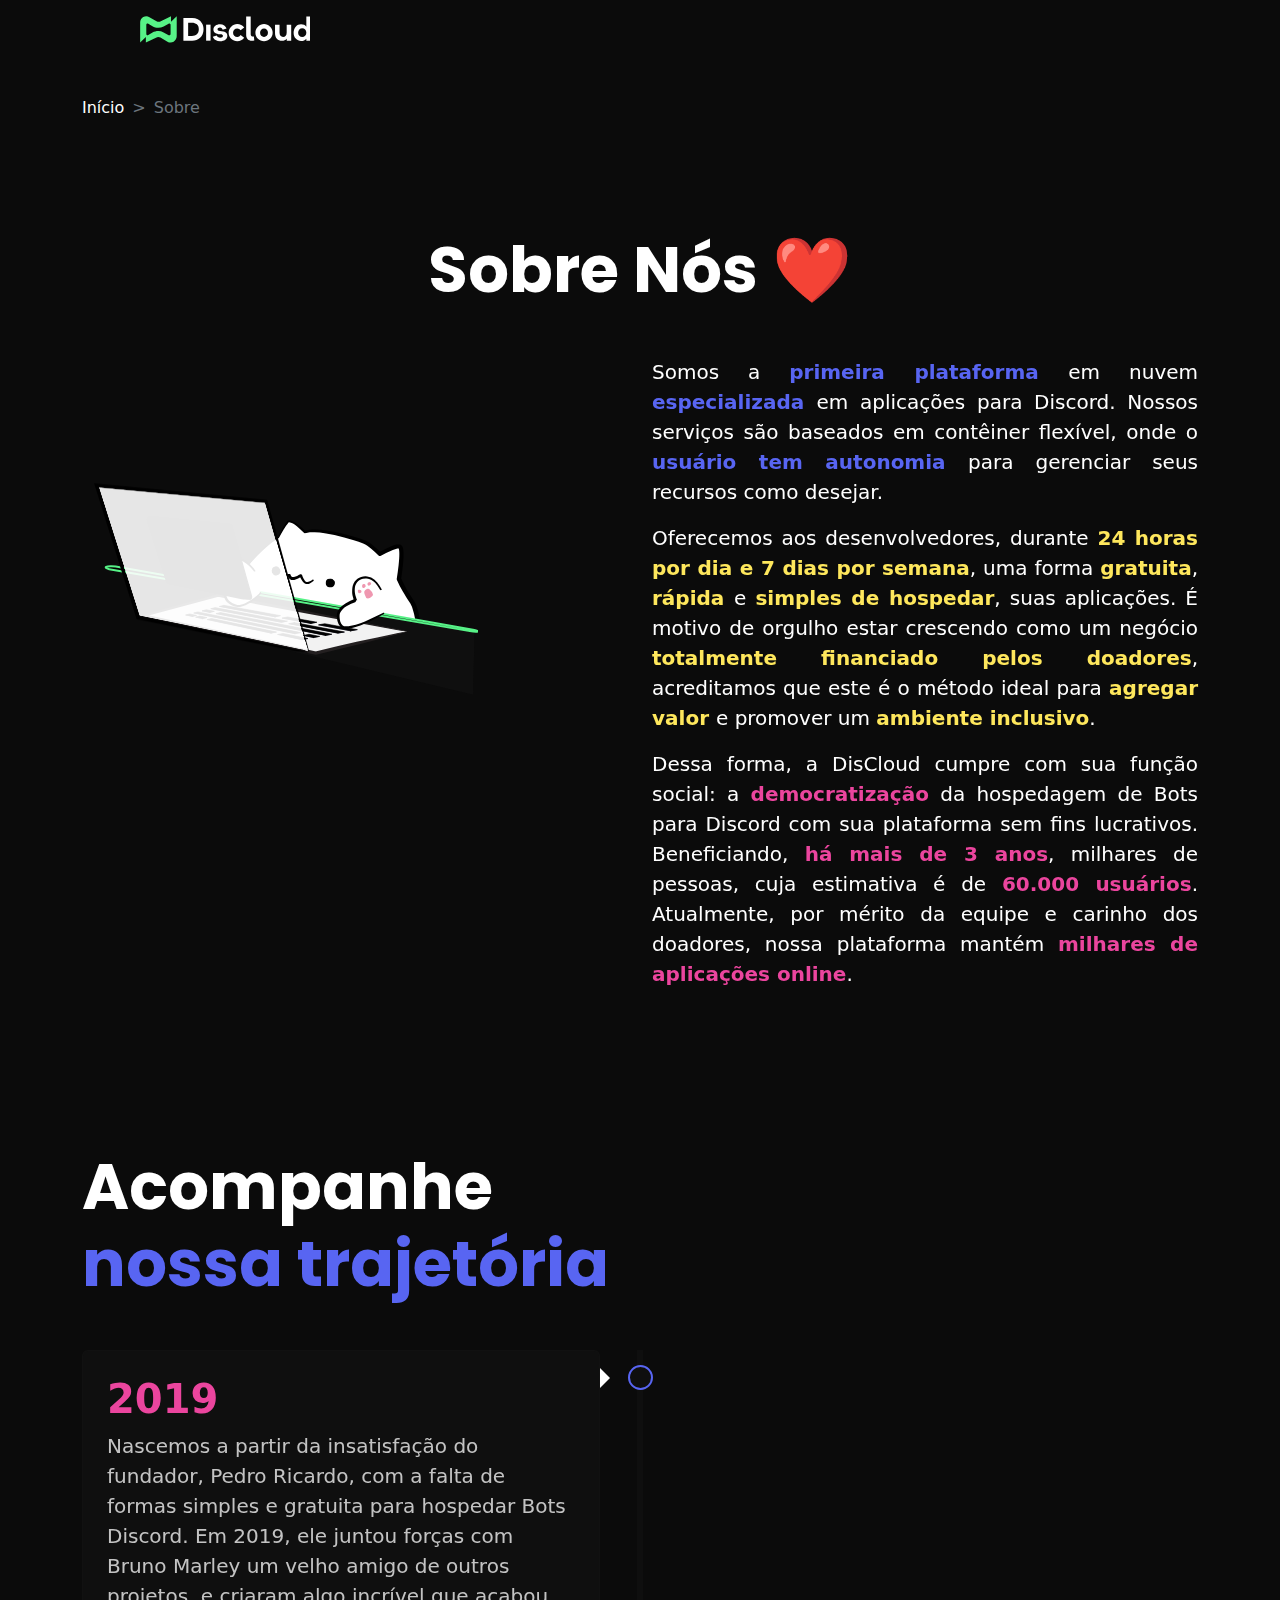
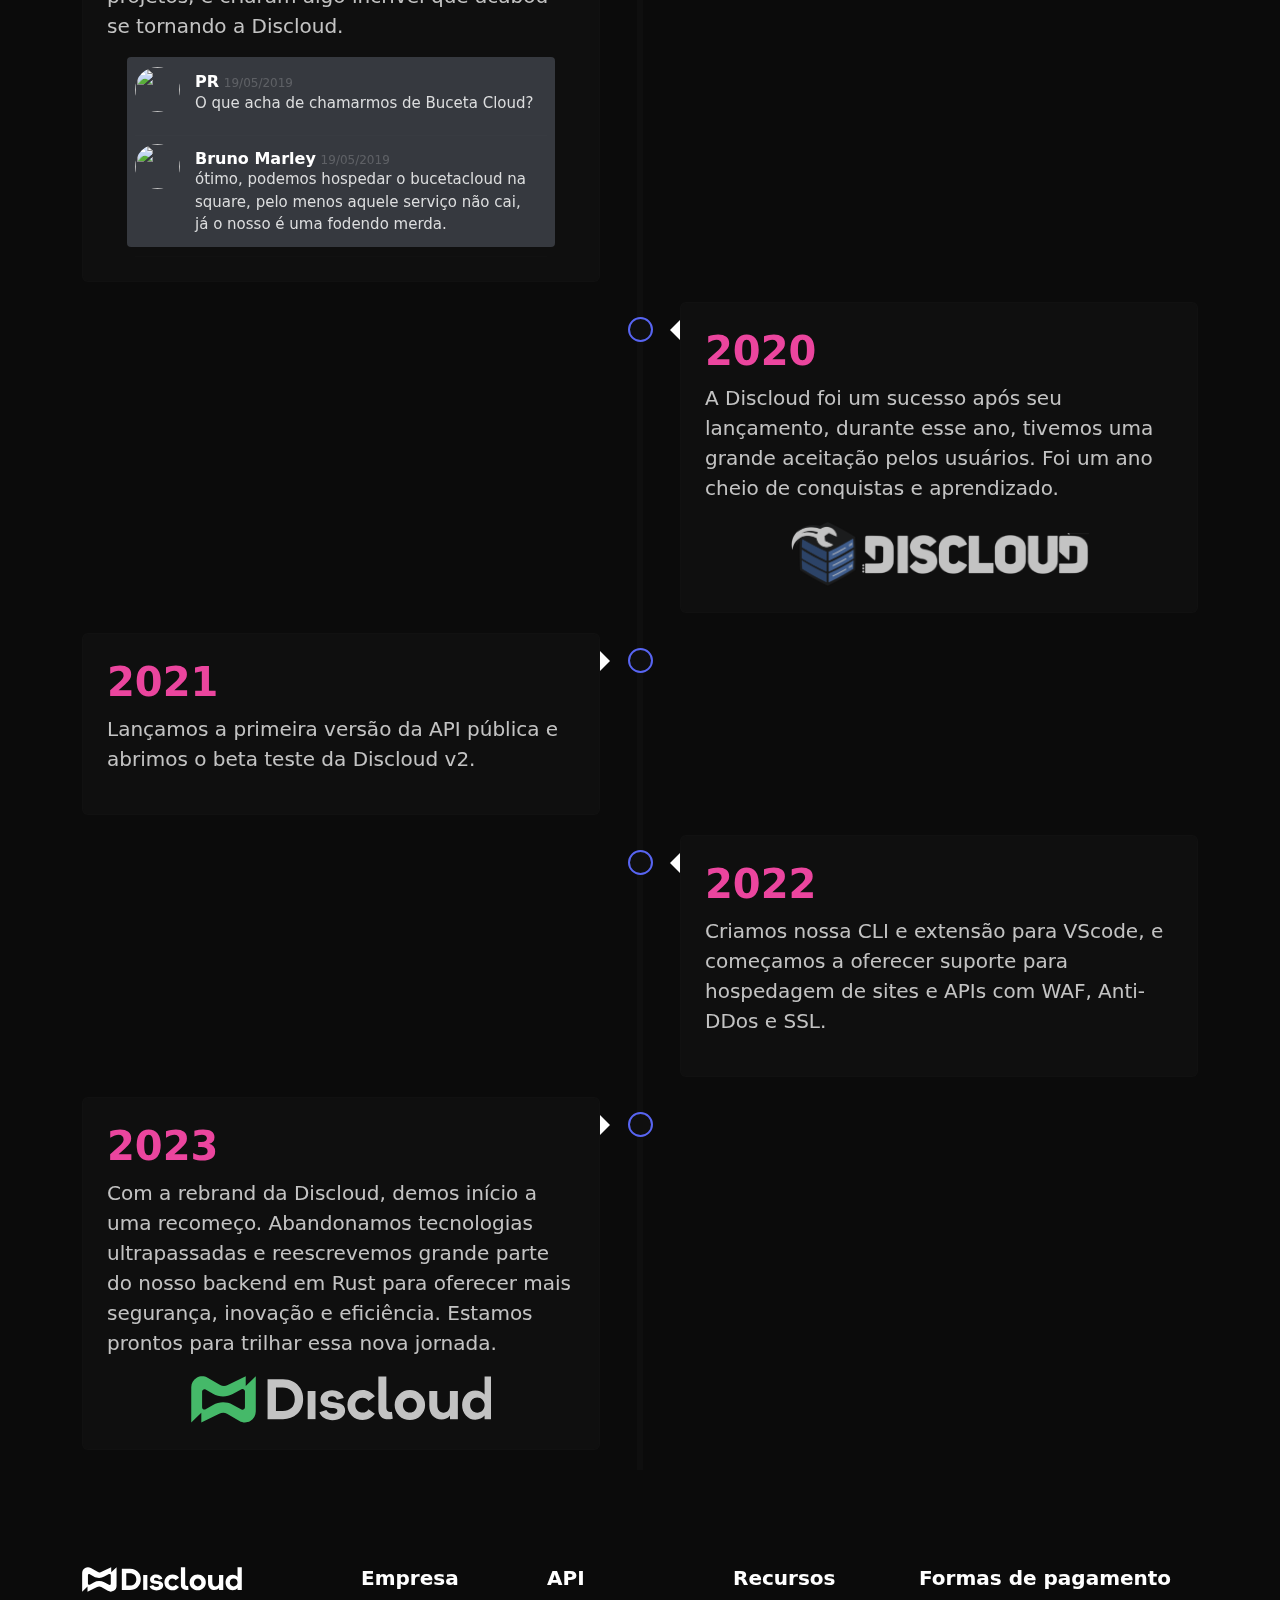
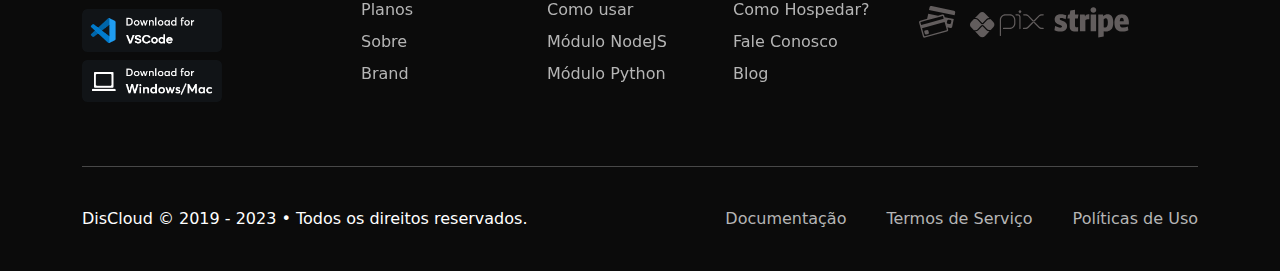
==== about.html @ f1caa181 "first commit" ====
<!DOCTYPE html>
<html lang="en">

<!-- Mirrored from discloudbot.com/about by HTTrack Website Copier/3.x [XR&CO'2014], Sat, 18 Feb 2023 21:58:19 GMT -->
<head>
<meta charset="utf-8" />
<script src="cdn-cgi/apps/head/aft-AWilRJm34YWcHPLw28qkK4Q.js"></script><link rel="icon" href="favicon.html" />
<meta name="viewport" content="width=device-width" />
<link rel="preconnect" href="https://fonts.gstatic.com/" />
<link href="https://fonts.googleapis.com/css2?family=Sora:wght@100;200;300;400;500;600;700;800&amp;display=swap" rel="stylesheet" />
<link href="https://fonts.googleapis.com/css2?family=Poppins:ital,wght@0,200;0,300;0,400;0,500;0,600;0,700;0,800;0,900;1,200;1,300;1,400&amp;display=swap" rel="stylesheet" />
<link href="_app/immutable/assets/_layout-d4e4ac7d.css" rel="stylesheet">
<link href="_app/immutable/assets/Offcanvas-60614438.css" rel="stylesheet">
<link href="_app/immutable/assets/_page-577dcb26.css" rel="stylesheet"><title>Discloud | Hospedagem para Bots e Sites</title><meta name="description" content="Um serviço feito para hospedar todos os seus aplicativos com certificados TLS gratuitos, CDN global, proteção contra DDoS e implantações automáticas com Git."><meta name="subject" content="Hospedagem para Bots e Sites"><meta name="copyright" content="Discloud"><meta name="url" content="https://discloudbot.com"><meta name="identifier-URL" content="https://discloudbot.com"><meta name="category" content="hosting"><meta name="description" content="Um serviço feito para hospedar todos os seus aplicativos com certificados TLS gratuitos, CDN global, proteção contra DDoS e implantações automáticas com Git."><meta name="subject" content="Hospedagem para Bots e Sites"><meta name="copyright" content="Discloud"><meta name="url" content="https://discloudbot.com"><meta name="identifier-URL" content="https://discloudbot.com"><meta name="category" content="hosting"><meta name="full-screen" content="yes"><meta name="apple-mobile-web-app-capable" content="yes"><meta name="mobile-web-app-capable" content="yes"><meta name="apple-mobile-web-app-title" content="DisCloud"><meta name="apple-mobile-web-app-status-bar-style" content="black-translucent"><meta name="MobileOptimized" content="320"><meta name="HandheldFriendly" content="True"><meta name="google" content="notranslate"><meta property="og:title" content="Discloud | Hospedagem para Bots e Sites"><meta property="og:description" content="Um serviço feito para hospedar os seus aplicativos com certificados TLS gratuitos, CDN global, proteção contra DDoS e implantações automáticas com Git."><meta property="og:locale" content="pt_BR"><meta property="og:type" content="website"><meta property="og:site_name" content="Discloud | Hospedagem para Bots e Sites">
</head>
<body data-sveltekit-preload-data="hover" style="height: 100vh">
<div style="display: contents">
<div class="navs header-not-on-top svelte-18bdc00"><nav class="navbar navbar-expand-md navbar-dark"><div class="container-fluid"><a class="navbar-brand" href="index.html"><img width="170" src="_app/immutable/assets/discloud_white_horizon-e96efbfa.svg" alt="discloud_logo"></a>
<button class="navbar-toggler btn btn-secondary" value="" style="">
<span class="navbar-toggler-icon"></span>
</button>
</div></nav></div>
<div class="navbar-margin svelte-18bdc00"></div>
<div class="container svelte-l5wwlp"><nav style="--bs-breadcrumb-divider: '>';" aria-label="breadcrumb"><ul class="breadcrumb"><li class="breadcrumb-item "><a href="index.html" class="text-white text-decoration-none">Início</a></li>
<li class="breadcrumb-item active" aria-current="page">Sobre</li></ul></nav></div>
<section class="container py-5 svelte-l5wwlp"><h1 class="my-5 display-3 text-center fw-bold section-title svelte-l5wwlp">Sobre Nós ❤️</h1>
<div class="row"><div class="col d-none d-xl-block mt-5"><div class="content svelte-l5wwlp"><div class="container  svelte-l5wwlp"><svg id="bongo-cat" xmlns="http://www.w3.org/2000/svg" xmlns:xlink="http://www.w3.org/1999/xlink" viewBox="0 0 787.3 433.8" class="svelte-l5wwlp"><defs><symbol id="eye" data-name="eye" viewBox="0 0 19.2 18.7"><circle cx="9.4" cy="9.1" r="8"></circle><path d="M16.3,5.1a1.3,1.3,0,0,1-1.4-.3,7.2,7.2,0,0,0-4.5-2.6A7.2,7.2,0,0,0,5.5,3.5,6.8,6.8,0,0,0,2.8,7.8a6.8,6.8,0,0,0,1,4.8,6.2,6.2,0,0,0,4,2.7,6.1,6.1,0,0,0,4.6-.7,6.7,6.7,0,0,0,2.9-3.7,6.4,6.4,0,0,0-.5-4.5c-.1-.2.8-1,1.5-1.3s2.2,0,2.3.5a9.4,9.4,0,0,1-.2,7.2,9.4,9.4,0,0,1-5.1,5.1,9,9,0,0,1-7,.2A9.6,9.6,0,0,1,1,13.5,9.2,9.2,0,0,1,.4,6.6,8.9,8.9,0,0,1,4.6,1.3,9,9,0,0,1,11.2.2,9.3,9.3,0,0,1,16.7,4C16.9,4.3,17,4.8,16.3,5.1Z"></path></symbol><symbol id="paw-pads" data-name="paw-pads" viewBox="0 0 31.4 33.9"><path d="M6.8,16a3.7,3.7,0,0,1,1.1,2.8,3.2,3.2,0,0,1-1.6,2.6L5,21.8H4.4a2.8,2.8,0,0,1-1.8.3A4.2,4.2,0,0,1,.2,19.1,7.7,7.7,0,0,1,0,17.6a2.8,2.8,0,0,1,.6-2,3.2,3.2,0,0,1,2.1-.8H4A5,5,0,0,1,6.8,16Zm7.3-4.8a1.8,1.8,0,0,0,.7-.5l.7-.4a3.5,3.5,0,0,0,1.1-1,3.2,3.2,0,0,0,.3-1.4,1.4,1.4,0,0,0-.2-.6,3.4,3.4,0,0,0-.3-2.4,3.2,3.2,0,0,0-2.1-1.5H13.1a4.7,4.7,0,0,0-1.6.4,2,2,0,0,0-.9.9l-.4.6v.4a6.1,6.1,0,0,0-.5,1.2,4.3,4.3,0,0,0,0,1.6,3.5,3.5,0,0,0,.5,2l.7.6a3.3,3.3,0,0,0,1.7.7A3,3,0,0,0,14.1,11.2ZM22.7,7l.6.2h.3A2.3,2.3,0,0,0,25,6.8l.4-.3.6-.3a7.5,7.5,0,0,0,1.5-.9,4.2,4.2,0,0,0,.8-1.2,1.9,1.9,0,0,0,.1-1.5A2.6,2.6,0,0,0,27.5,1,3.5,3.5,0,0,0,23.6.3a3.8,3.8,0,0,0-2,1.5,4.8,4.8,0,0,0-.7,2,3.6,3.6,0,0,0,.9,2.6ZM31,24.1a13.5,13.5,0,0,0-2.2-4.7,36.6,36.6,0,0,0-3.2-3.9,5.3,5.3,0,0,0-5-1.9,10.5,10.5,0,0,0-4.5,2.2A5.6,5.6,0,0,0,13.5,20a15.1,15.1,0,0,0,1.2,6.3c.8,2,1.7,4,2.6,5.9a1.6,1.6,0,0,0,1.5.8,1.7,1.7,0,0,0,1.9.9,17.1,17.1,0,0,0,8.7-4.8,8.2,8.2,0,0,0,1.7-2C31.6,26.3,31.3,25,31,24.1Z" fill="#ef97b0"></path></symbol></defs><g id="head"><g id="head__outline"><path d="M303.2,186.3c4-7,14.8-20.2,20-26,17-19,34.6-34.9,43-41l12-8s16.6-32,21-33c9-2,33,22,33,22s20-9,79,7c41,11.1,47,14,57,22,7.5,6,18,16,18,16s33.7-19.5,41-15-2,66-2,66,5.9,12.9,11,22c9.1,16.2,13.6,20.2,19,31,3.6,7.2,8.4,28.5,10.5,43.5l-385-62Z" fill="#fff"></path><path d="M302.9,186.9c-1.2,3-5.9,12.6-9,18.8l-12.5,25.5-.6-1.2c32.2,4.8,64.4,9.2,96.6,13.6s64.4,8.9,96.5,13.7,64.3,9.7,96.4,14.9,64.1,10.5,96.2,15.8l-5.6,5.5c-1.2-8.5-2.8-17.1-4.8-25.6-1-4.1-2.1-8.4-3.4-12.3l-.5-1.4-.5-1.4-.6-1.3-.7-1.3a59.5,59.5,0,0,0-3.1-5.5c-2.2-3.6-4.7-7.2-7.1-11s-4.8-7.6-7-11.5c-4.5-7.9-8.3-15.9-12.1-24a4,4,0,0,1-.3-2.6h0c1.4-9.1,2.7-18.2,3.7-27.4.5-4.5.9-9.1,1.2-13.7s.4-9.1.2-13.4a26.4,26.4,0,0,0-.8-6,8.1,8.1,0,0,0-.3-1.1c-.1-.3-.2-.4-.1-.3h.3c0,.1.1.1,0,.1h-.6a11.9,11.9,0,0,0-2.5.2,16.3,16.3,0,0,0-3,.7,56.7,56.7,0,0,0-6.2,2.1,212.6,212.6,0,0,0-24.5,11.9h-.1a3.9,3.9,0,0,1-4.7-.6c-4.9-4.7-10-9.4-15.1-13.8a86.6,86.6,0,0,0-7.9-6,46.1,46.1,0,0,0-8.5-4.6c-6-2.6-12.6-4.6-19.2-6.7l-19.8-5.7a324.9,324.9,0,0,0-40-8.9,196.8,196.8,0,0,0-20.2-1.8c-1.7,0-3.4-.1-5.1,0h-2.5l-2.5.2-2.5.2-2.4.4-2.4.5-1.1.3h-.5l-.4.2H433a2.5,2.5,0,0,1-2.6-.7c-4.6-4.6-9.5-9.1-14.5-13.2a82.7,82.7,0,0,0-7.9-5.7L403.9,81a10.8,10.8,0,0,0-4-.9c-.1,0-.3,0-.3.1h0l-.7.5-1.5,1.7c-1,1.2-2,2.6-2.9,3.9s-3.6,5.5-5.3,8.3c-3.5,5.7-6.8,11.4-9.9,17.3h0l-.4.4-10.2,6.6a53.6,53.6,0,0,0-4.9,3.4l-4.6,3.8c-6.2,5.1-12.1,10.6-17.9,16.2s-11.3,11.4-16.7,17.4c-2.7,3-5.3,6.1-7.8,9.2s-5,6.3-7.4,9.5c-4.2,5.6-7,10-5.7,7.1a34.1,34.1,0,0,1,2.1-3.8l3.8-5.6c2.9-4,6.3-8.3,8.5-10.9s4.4-5.2,6.7-7.7l6.9-7.4c4.7-4.9,9.4-9.7,14.3-14.3s9.8-9.3,15-13.7l4-3.2,4.2-2.9,8.3-5.7-.4.4c3-5.9,6.1-11.8,9.4-17.7,1.6-2.9,3.3-5.8,5.1-8.6l2.9-4.3,1.8-2a7.5,7.5,0,0,1,1.3-1.1c.1-.2.6-.4,1-.5l.9-.2h1.7l1.4.2,2.7.8c1.7.7,3.3,1.5,4.8,2.3a84,84,0,0,1,8.5,5.7A175.7,175.7,0,0,1,434,98.5l-2.9-.6.8-.3.7-.2L434,97l2.7-.7,2.7-.5a23,23,0,0,1,2.6-.3l2.7-.3,2.7-.2h5.3a182.1,182.1,0,0,1,21,1.3,332.5,332.5,0,0,1,41.1,8.4l20,5.5c6.7,2,13.4,4,20.1,6.7a65.3,65.3,0,0,1,9.8,5.1c3.1,2.1,5.9,4.3,8.6,6.5,5.4,4.5,10.6,9.2,15.7,14l-4.8-.6c4.1-2.4,8.2-4.6,12.4-6.7s8.6-4.2,13-6c2.3-.9,4.6-1.7,7-2.4a23.4,23.4,0,0,1,3.8-.9,20,20,0,0,1,4.4-.4h1.3l1.5.4a5.1,5.1,0,0,1,1.7.7l.9.7.8.7a8.3,8.3,0,0,1,1.6,2.6,12.7,12.7,0,0,1,.8,2.3,44.6,44.6,0,0,1,1.1,7.7c.2,5,.1,9.7-.1,14.4s-.7,9.5-1.2,14.1c-.9,9.4-2.1,18.6-3.6,27.9l-.3-2.6c3.7,7.9,7.5,15.8,11.8,23.3,2.1,3.7,4.4,7.4,6.8,11s4.9,7.2,7.3,11.1c1.3,2,2.4,4,3.5,6.1a10.9,10.9,0,0,0,.8,1.5l.8,1.8.7,1.7.6,1.7c1.5,4.4,2.6,8.7,3.7,13.1a262,262,0,0,1,5.2,26.4,4.9,4.9,0,0,1-4.1,5.6h-1.5c-32.1-5-64.2-9.9-96.3-15.1s-64.1-10.6-96.1-16.1-64-11.4-96-17.4-63.9-11.9-95.9-17.4h-.1a.8.8,0,0,1-.6-.9v-.2l16.6-32.1C299.8,192.2,304.1,183.9,302.9,186.9Z"></path></g><g id="head__face"><g id="eyes"><use width="19.2" height="18.7" transform="translate(474.8 195.2)" xlink:href="#eye"></use><use width="19.2" height="18.7" transform="matrix(-0.51, -0.85, 0.82, -0.5, 370.39, 192.59)" xlink:href="#eye"></use></g><g id="mouth"><path d="M399.2,186.3c.9,3.6,2.6,7.8,6,9,6.4,2.3,19-6,19-6s4.1,12.4,10,15,10.7-1.7,16-6" fill="#fff"></path><path d="M450.2,198.3c.6,1.2.2,1.9-.2,2.2a36.7,36.7,0,0,1-7.6,4.9,14.9,14.9,0,0,1-4.8,1.4h-1.4l-1.3-.2-1.4-.4-1.3-.6a21.6,21.6,0,0,1-6.4-7.2,52.8,52.8,0,0,1-4-8.3l3.8,1.3a62.3,62.3,0,0,1-7.1,4.1,32.1,32.1,0,0,1-7.9,2.8,13.2,13.2,0,0,1-4.9.2l-1.4-.3a7.5,7.5,0,0,1-1.3-.6,7.9,7.9,0,0,1-2.3-1.6,16.8,16.8,0,0,1-2.9-4,24.1,24.1,0,0,1-1.6-4.2c-.1-.5,1.6-1.3,3-1.4s3.5.2,3.6.6a10.3,10.3,0,0,0,2.6,4.9l.7.5h2.4l1.5-.2a28.4,28.4,0,0,0,6.5-2c2.1-1,4.3-2.1,6.3-3.3h.1a2.5,2.5,0,0,1,3.4.9l.3.5a43.1,43.1,0,0,0,3.2,7.7,19.8,19.8,0,0,0,2.2,3.4,8.1,8.1,0,0,0,2.6,2.6,5,5,0,0,0,3,.7,10.8,10.8,0,0,0,3.7-1,33.4,33.4,0,0,0,7.2-4.3C448.8,197.4,449.5,197.2,450.2,198.3Z"></path></g></g></g><g id="table"><path d="M65.7,181.8l714,124c0,74-2,54-2,128l-673-161Z" fill="#0f0f0f"></path><path d="M786.7,304.2c-2.7,1.2-10.8,0-16.1-.9L31.1,176.4c-5.2-.9-8.9-3.8-6.2-5s14.3-1.4,19.5-.5L777.1,300.6C782.3,301.6,789.4,303.1,786.7,304.2Z" stroke="#57F287" stroke-miterlimit="10" stroke-width="4"></path></g><g id="laptop"><g id="laptop__base"><polygon points="641.9 304.1 454.7 348.2 103.8 271.3 254.6 230.3 641.9 304.1" fill="#f2f2f2"></polygon><path d="M641.9,304.1c1.5-.1-2.3,1.5-10.3,3.6-28.9,7.5-58.1,15.2-87.7,22.6s-59.1,14.5-88.4,21.3l-.8.2-.8-.2-349.5-78-1.1-.2-8.7-1.9,8.6-2.3,150.6-41.5.6-.2h.7c62.5,11.7,125.5,23.6,188.4,35.9s125.6,25.1,188,37.6c8,1.6,11.9,3,10.4,3a185.6,185.6,0,0,1-18.4-2.6c-61.9-11.2-123.6-22.2-185-33.5s-122.7-23.1-184.4-35h1.2L104.4,273.4h-.1v-4.3l351.2,75.7h-1.5c28.3-6.7,56.3-13.3,84.3-19.5s56.5-12,85.2-18.1C631.3,305.6,640.4,304.1,641.9,304.1Z" fill="#231f20"></path></g><g id="laptop__keyboard"><polygon points="371.1 274.8 256.8 253.5 257 252.7 266.2 251.1 382.4 271.5 382.3 272.3 371.1 274.8" fill="#3e3e54"></polygon><polygon points="237.4 265.6 221.3 262.4 221.4 261.7 230.2 260.2 246.8 262.6 246.6 263.4 237.4 265.6" fill="#3e3e54"></polygon><polygon points="474.6 312.9 249.9 268.1 250.1 267.3 259.2 265.8 487.7 309.6 487.5 310.5 474.6 312.9" fill="#3e3e54"></polygon><polygon points="411.8 309.4 204.2 266.7 204.4 266 212.9 264.5 423.9 306.3 423.7 307.2 411.8 309.4" fill="#3e3e54"></polygon><polygon points="450 317.3 428.5 312.9 428.8 312 440.7 310.6 462.7 314.1 462.5 315 450 317.3" fill="#3e3e54"></polygon><polygon points="201.6 273.9 187.5 270.9 187.7 270.2 196 268.7 210.4 271 210.3 271.7 201.6 273.9" fill="#3e3e54"></polygon><polygon points="222.6 278.3 208.1 275.3 208.3 274.5 216.9 273.1 231.8 275.4 231.6 276.2 222.6 278.3" fill="#3e3e54"></polygon><polygon points="362.9 308.1 231.5 280.2 231.7 279.5 240.7 278.1 374.2 305.1 374 305.9 362.9 308.1" fill="#3e3e54"></polygon><polygon points="444.3 288.4 385.2 277.4 385.4 276.5 396.6 274.9 456.9 285.1 456.7 285.9 444.3 288.4" fill="#3e3e54"></polygon><polygon points="526.1 303.6 460.1 291.3 460.3 290.4 472.8 288.9 540.1 300.2 539.9 301.1 526.1 303.6" fill="#3e3e54"></polygon><polygon points="426.2 321.6 376.1 310.9 376.3 310.1 387.4 308.7 438.5 318.5 438.3 319.4 426.2 321.6" fill="#3e3e54"></polygon><g><polygon points="410.6 286.5 399.1 288 398.9 288.8 499.9 308.3 513.3 305.9 513.5 305 410.6 286.5" fill="#3e3e54"></polygon><polygon points="395.7 283.7 395.9 282.8 248.2 255.7 239.2 257.3 239 258 384.3 286 395.7 283.7" fill="#3e3e54"></polygon></g><polygon points="371.3 273.9 256.9 252.7 266.4 250.3 382.4 271.5 371.3 273.9" stroke="#000" stroke-linecap="round" stroke-linejoin="round" stroke-width="1.2"></polygon><polygon points="237.6 264.9 221.4 261.7 230.4 259.4 246.8 262.6 237.6 264.9" stroke="#000" stroke-linecap="round" stroke-linejoin="round" stroke-width="1.2"></polygon><polygon points="474.8 312 250 267.3 259.4 265.1 487.7 309.6 474.8 312" stroke="#000" stroke-linecap="round" stroke-linejoin="round" stroke-width="1.2"></polygon><polygon points="412 308.5 204.4 266 213.1 263.8 423.9 306.3 412 308.5" stroke="#000" stroke-linecap="round" stroke-linejoin="round" stroke-width="1.2"></polygon><polygon points="450.2 316.4 428.8 312 440.9 309.7 462.8 314.1 450.2 316.4" stroke="#000" stroke-linecap="round" stroke-linejoin="round" stroke-width="1.2"></polygon><polygon points="201.7 273.1 187.7 270.2 196.2 268 210.4 271 201.7 273.1" stroke="#000" stroke-linecap="round" stroke-linejoin="round" stroke-width="1.2"></polygon><polygon points="222.8 277.6 208.3 274.5 217.1 272.4 231.8 275.4 222.8 277.6" stroke="#000" stroke-linecap="round" stroke-linejoin="round" stroke-width="1.2"></polygon><polygon points="363.1 307.3 231.7 279.5 240.9 277.3 374.2 305.1 363.1 307.3" stroke="#000" stroke-linecap="round" stroke-linejoin="round" stroke-width="1.2"></polygon><polygon points="444.6 287.5 385.4 276.5 396.8 274.1 456.9 285 444.6 287.5" stroke="#000" stroke-linecap="round" stroke-linejoin="round" stroke-width="1.2"></polygon><polygon points="526.3 302.7 460.3 290.4 473 288 540.1 300.2 526.3 302.7" stroke="#000" stroke-linecap="round" stroke-linejoin="round" stroke-width="1.2"></polygon><polygon points="426.4 320.7 376.3 310.1 387.6 307.9 438.5 318.5 426.4 320.7" stroke="#000" stroke-linecap="round" stroke-linejoin="round" stroke-width="1.2"></polygon><g><polygon points="410.7 285.6 399.1 288 500.1 307.4 513.5 305 410.7 285.6" stroke="#000" stroke-linecap="round" stroke-linejoin="round" stroke-width="1.2"></polygon><polygon points="395.9 282.8 248.4 255 239.2 257.3 384.5 285.2 395.9 282.8" stroke="#000" stroke-linecap="round" stroke-linejoin="round" stroke-width="1.2"></polygon></g></g><g id="paw-right"><g id="paw-right--down" class="svelte-l5wwlp"><path d="M293.2,191.3l10-7s-18.4,11.1-24,20-13,20.4-9,31c4.7,12.4,20.5,15.7,22,16,20,3.8,47.8-24.3,47.8-24.3s1.9-3.3,2.2-3.7" fill="#fff"></path><path d="M342.1,223.4c.9,1.2.2,2.8-.3,3.7l-.4.7-.3.3a118.1,118.1,0,0,1-14.2,12.3,83.2,83.2,0,0,1-16.2,9.8,43.9,43.9,0,0,1-9.3,3,26.3,26.3,0,0,1-10.1.2,44.5,44.5,0,0,1-9.3-3.2,34.2,34.2,0,0,1-8.3-5.5,23,23,0,0,1-5.8-8.5,21.3,21.3,0,0,1-1.3-10.3,34.9,34.9,0,0,1,2.7-9.7,76.1,76.1,0,0,1,4.5-8.5l2.4-4,.6-1,.8-1.1a15.6,15.6,0,0,1,1.6-2,49.9,49.9,0,0,1,7-6.8,136.1,136.1,0,0,1,15.3-11.2,3.1,3.1,0,0,1,4.4,1,3,3,0,0,1-.8,4.2H305l-8.6,6.2c-.9.6-2.7-.5-3.1-1.9s.5-4.4,1.5-5l6.6-4.5,3.5,5.3A131.9,131.9,0,0,0,290,197.4a52.7,52.7,0,0,0-6.4,6,6.5,6.5,0,0,0-1.3,1.6l-.6.8-.7,1-2.4,3.8c-1.6,2.6-3.1,5.2-4.4,7.8a27.7,27.7,0,0,0-2.4,8.1,15.6,15.6,0,0,0,.8,8,17.4,17.4,0,0,0,4.4,6.7,27.2,27.2,0,0,0,7.1,4.9,39.5,39.5,0,0,0,8.1,3,21.6,21.6,0,0,0,8.4,0,37.8,37.8,0,0,0,8.5-2.6,84.9,84.9,0,0,0,15.7-9,142.4,142.4,0,0,0,14.1-11.6l-.3.3,1.1-1.8C340.3,223.4,341.3,222.2,342.1,223.4Z"></path></g><g id="paw-right--up" class="svelte-l5wwlp"><g><path d="M282.2,215.2c-1.6-1.6-12.8-17.9-14-34.3-.1-2.5,1.7-16,12.9-22.4s22.3-1.9,26.2.4c12.2,7.3,21.2,19.1,22.8,22.4" fill="#fff"></path><path d="M330,181.2a2.4,2.4,0,0,1-2.6-1.3,71.4,71.4,0,0,0-9.8-10.8,64,64,0,0,0-11.7-8.6,26.3,26.3,0,0,0-6.5-2.3,26.9,26.9,0,0,0-6.9-.6,24.9,24.9,0,0,0-6.7,1.3,20.8,20.8,0,0,0-5.8,3.3,23.1,23.1,0,0,0-7.6,11,32.5,32.5,0,0,0-1.4,6.6,6.6,6.6,0,0,0,.1,1.4l.2,1.8c.1,1.2.4,2.3.6,3.5a65,65,0,0,0,4.8,13.4c1,2.2,2.2,4.3,3.4,6.4a43.1,43.1,0,0,0,3.9,5.9.6.6,0,0,1,0,.6c0,.2-.2.4-.4.7a5.7,5.7,0,0,1-1.5,1.6c-1.3.6-4.1.1-4.6-.6a89.5,89.5,0,0,1-7.2-13.7,63.7,63.7,0,0,1-4.3-14.9,25.7,25.7,0,0,1-.5-4c0-.3-.1-.6-.1-1v-1.2a12.5,12.5,0,0,1,.2-2.1,35.2,35.2,0,0,1,2.4-7.8,28.6,28.6,0,0,1,4.1-6.9,24.6,24.6,0,0,1,6.1-5.5,26.2,26.2,0,0,1,15.5-4.2,28.9,28.9,0,0,1,7.8,1.2l3.8,1.3,1.8.9,1.8,1a78.2,78.2,0,0,1,11.9,9.6,80.2,80.2,0,0,1,9.7,11.8C331.1,179.7,331.4,181,330,181.2Z"></path></g><use width="31.4" height="33.93" transform="translate(273.2 166.1) rotate(-5.6)" xlink:href="#paw-pads"></use></g></g><g id="laptop__terminal"><path d="M316.9,238.7,153.5,205.2a5.1,5.1,0,0,1-4-3.5L109.8,75.4c-1-3.3,1.9-6.6,5.6-6.3L277.9,84.5a5.2,5.2,0,0,1,4.6,3.7l40.7,144.4C324.2,236.2,320.8,239.5,316.9,238.7Z"></path><path d="M317.3,238.7a7.9,7.9,0,0,0,2.2-.7,5,5,0,0,0,2.2-1.9,3.7,3.7,0,0,0,.6-2.9l-.3-.8-.2-.9a15.4,15.4,0,0,1-.5-1.7L300,154.6l-10.7-37.5L284,98.3l-2.6-9.4a7.9,7.9,0,0,0-.4-.9,4.3,4.3,0,0,0-.4-.7,3.3,3.3,0,0,0-1.5-1.1l-.9-.3h-1.1l-2.4-.2L119.2,71.2l-2.4-.3h-2.2a3.3,3.3,0,0,0-2.8,1.6,2.4,2.4,0,0,0-.5,1.4v.8c.1.1.1.2.1.4l.2.6,1.5,4.6L119,98.8l11.8,37.3,11.7,37.2,5.9,18.6,2.9,9.3a3.4,3.4,0,0,0,2.2,2h1l1.2.3,2.4.4,153,31.1c4.3.9,7.4,2.9,5.2,3.3s-11.7-.1-16-1l-75.8-15.7L186.6,214l-19-3.9-9.5-2-4.7-1h-.7l-.8-.3a6.1,6.1,0,0,1-1.4-.7,7.6,7.6,0,0,1-2.3-2.4l-.4-.8a1.9,1.9,0,0,1-.2-.7l-.4-1.2-.7-2.3-1.4-4.6-2.9-9.2-5.8-18.5-11.5-36.9-11.5-37-2.9-9.2L109,78.5l-.7-2.3v-.6c0-.3-.1-.6-.1-.8a4.8,4.8,0,0,1,0-1.7,6.8,6.8,0,0,1,3.8-5,10.1,10.1,0,0,1,3-.7h2.6l9.6,1L204.1,76l38.5,3.7,19.3,1.9,9.6.9,4.8.5h2.6a6.6,6.6,0,0,1,2.7,1.2,7.2,7.2,0,0,1,1.9,2.4,12.1,12.1,0,0,1,.5,1.4l.3,1.1,1.3,4.7,2.6,9.3,5.2,18.6,10.4,37.3,10.4,37.3,5.3,18.6,2.6,9.4,1.3,4.6.6,2.4a7,7,0,0,1,.4,2.7,5.7,5.7,0,0,1-1.8,3.7,5.9,5.9,0,0,1-3.4,1.6,3.5,3.5,0,0,1-2.1-.4C316.7,239,316.8,238.9,317.3,238.7Z"></path></g><g id="laptop__terminal_code_scene"><g id="laptop__code" class="svelte-l5wwlp"><g stroke="#57F287" stroke-width="6" transform="matrix(-1 0 0 1 278 103)"><g id="f3" transform="translate(0 76)"><path class="typing-animation svelte-l5wwlp" id="f3-l9" d="M8,25L8,25" stroke-dasharray="60,10"></path><path class="typing-animation svelte-l5wwlp" id="f3-l8" d="M8,13L8,13" stroke-dasharray="50,10"></path><path class="typing-animation svelte-l5wwlp" id="f3-l7" d="M0,1L0,1" stroke-dasharray="25,10"></path></g><g id="f2" transform="translate(0 38)"><path class="typing-animation svelte-l5wwlp" id="f2-l6" d="M8,25L8,25" stroke-dasharray="40,10"></path><path class="typing-animation svelte-l5wwlp" id="f2-l5" d="M8,13L8,13" stroke-dasharray="60,10"></path><path class="typing-animation svelte-l5wwlp" id="f2-l4" d="M0,1L0,1" stroke-dasharray="30,10"></path></g><g id="f1"><path class="typing-animation svelte-l5wwlp" id="f1-l3" d="M8,25L8,25" stroke-dasharray="60,10"></path><path class="typing-animation svelte-l5wwlp" id="f1-l2" d="M8,13L8,13" stroke-dasharray="60,10"></path><path class="typing-animation svelte-l5wwlp" id="f1-l1" d="M0,1L0,1" stroke-dasharray="60,10"></path></g></g></g></g><g id="laptop__cover" style="mix-blend-mode: hard-light;"><polygon points="440.7 347.2 90.3 275.6 4.7 3.8 353 36.7 440.7 347.2" fill="#f2f2f2"></polygon><path d="M440.4,346.4c-2.5-5.3-6.5-18.8-9-27.4L390.7,178c-13.6-46.8-26.9-93.7-40.3-140.6l2.3,2L4.4,7.1,7.9,2.8,94,274.5l-2.9-2.6q83.7,16.8,166.8,34.2t166.8,35.4c8.8,1.9,17.5,5.1,14.7,5.5s-6.3-.2-12-.9-12.3-1.5-16.8-2.3Q330.5,328.1,250,312.1c-53.5-10.8-107.1-21.7-160.4-32.7l-2.3-.5-.6-2.1L1.5,4.8,0,0,5,.5,353.3,34l1.8.2.5,1.8q20.7,73.8,41.2,147.8l40.6,147.5C439.8,340.1,442.9,351.7,440.4,346.4Z"></path></g></g><g id="paw-left"><g id="paw-left--up" class="svelte-l5wwlp"><g><path d="M545.4,261.9c-7.1-13-12.9-31.1-13.3-37.6-.6-9,0-15.6,5.2-22.2s15-9.8,22.7-8.8a26.7,26.7,0,0,1,17.3,9.4c5.3,5.8,9.4,12.9,11.6,16.6" fill="#fff"></path><path d="M588.9,219.2c-1.4.4-2.3-.7-2.8-1.4a93.9,93.9,0,0,0-8.9-12.5c-3.3-3.9-7.1-7-11.7-8.6a24.2,24.2,0,0,0-7.1-1.4,24.5,24.5,0,0,0-7.1.7,27,27,0,0,0-6.6,2.7,21,21,0,0,0-5.2,4.6,20.6,20.6,0,0,0-3.5,6.1,22.2,22.2,0,0,0-1.3,6.9,47.3,47.3,0,0,0,.1,7.5,52.2,52.2,0,0,0,1.4,7.1c1.4,4.8,3.1,9.7,5,14.4a147.7,147.7,0,0,0,6.5,13.9c.4.7-1,2.3-2.4,2.6s-4-.6-4.4-1.4c-2.3-4.8-4.3-9.7-6.1-14.6a128.8,128.8,0,0,1-4.6-15.3c-.3-1.3-.5-2.6-.7-4a16.4,16.4,0,0,1-.2-2.2v-2a57,57,0,0,1,.4-8.2,27.2,27.2,0,0,1,2.3-8.2c.7-1.3,1.4-2.5,2.2-3.7l1.3-1.7,1.4-1.6a28.8,28.8,0,0,1,7-5,27.6,27.6,0,0,1,8-2.5,25.6,25.6,0,0,1,8.3-.2,27.4,27.4,0,0,1,15.1,6.7,50.6,50.6,0,0,1,5.5,5.9,111.3,111.3,0,0,1,8.7,13.2C589.8,217.7,590.3,218.9,588.9,219.2Z"></path></g><use width="31.4" height="33.93" transform="matrix(0.99, -0.03, 0.04, 1, 539.85, 203.52)" xlink:href="#paw-pads"></use></g><g id="paw-left--down" class="svelte-l5wwlp"><path d="M538.2,239.3c-3.2,1.6-33,10.8-37,28-.4,1.8-2.1,18.9,7,26,5.5,4.3,12.7,2.8,25,0,10.3-2.3,19-5.8,40-16,9.1-4.4,16.6-8.2,22-11" fill="#fff"></path><path d="M595.1,266.4c.1,1.4-1.4,2.4-2.4,2.9l-18.3,9.4c-6.2,3.1-12.3,6.1-18.6,9a120.8,120.8,0,0,1-19.6,7.2l-5.1,1.2-5.1,1.1a43.4,43.4,0,0,1-5.2.9,33.8,33.8,0,0,1-5.6.3,17.8,17.8,0,0,1-5.8-1.5,6.1,6.1,0,0,1-1.4-.7l-1.3-.9-2.2-2a23.6,23.6,0,0,1-5.2-10.2,44.5,44.5,0,0,1-1.3-10.9c0-.9.1-1.8.1-2.7a6.6,6.6,0,0,0,.1-1.4v-.7c.1-.3.1-.7.2-.9a21.6,21.6,0,0,1,2.1-5.5,33.4,33.4,0,0,1,7.1-8.7,67.1,67.1,0,0,1,8.7-6.4,121.7,121.7,0,0,1,19-9,1.5,1.5,0,0,1,1.7.6,3.4,3.4,0,0,1,.9,1.9c.1,1.5-1.6,4.2-2.6,4.6a91.1,91.1,0,0,0-17.8,8.5,40.1,40.1,0,0,0-7.6,5.8,22.8,22.8,0,0,0-5.2,7.3l-.4,1-.3,1a1.7,1.7,0,0,0-.2.5v.4c-.1.4-.1.8-.2,1.2s-.1,3.1-.1,4.7a35.4,35.4,0,0,0,1.4,9.3,15.6,15.6,0,0,0,4.5,7.3c2,1.9,4.7,2.6,7.8,2.5a55.9,55.9,0,0,0,9.7-1.2l4.9-1.1,4.9-1.1a121,121,0,0,0,18.8-6.8c12.4-5.3,24.6-11.5,36.8-17.4C593.4,265.4,595,264.9,595.1,266.4Z"></path></g></g></svg></div></div></div>
<div class="col fs-5" style="text-align: justify;"><p>Somos a
<b class="text-primary">primeira plataforma </b>
em nuvem
<b class="text-primary">especializada </b>
em aplicações para Discord. Nossos serviços são baseados em contêiner flexível, onde o
<b class="text-primary">usuário tem autonomia </b>
para gerenciar seus recursos como desejar.
</p>
<p>Oferecemos aos desenvolvedores, durante
<b class="text-warning">24 horas por dia e 7 dias por semana</b>,
uma forma
<b class="text-warning">gratuita</b>,
<b class="text-warning"> rápida </b>
e
<b class="text-warning">simples de hospedar</b>,
suas aplicações.
É motivo de orgulho estar crescendo como um negócio
<b class="text-warning">totalmente financiado pelos doadores</b>,
acreditamos que este é o método ideal para
<b class="text-warning">agregar valor </b>
e promover um
<b class="text-warning">ambiente inclusivo</b>.
</p>
<p>Dessa forma, a DisCloud cumpre com sua função social: a
<b style="color:#eb459e;">democratização</b>
da hospedagem de Bots para Discord com sua plataforma sem fins lucrativos. Beneficiando,
<b style="color:#eb459e;">há mais de 3 anos</b>,
milhares de pessoas, cuja estimativa é de
<b style="color:#eb459e;">60.000 usuários</b>.
Atualmente, por mérito da equipe e carinho dos doadores, nossa plataforma mantém
<b style="color:#eb459e;">milhares de aplicações online</b>.
</p></div></div></section>
<section><div class="container py-5 svelte-l5wwlp"><h1 class="my-5 display-3 fw-bold text-start section-title svelte-l5wwlp">Acompanhe<br>
<span class="text-primary">nossa trajetória</span></h1>
<div class="main-timeline svelte-l5wwlp"><div class="timeline left svelte-l5wwlp"><div class="card"><div class="card-body p-4"><h1 class="fw-bold" style="color:#eb459e;">2019</h1>
<p class="opacity-75 fs-5">Nascemos a partir da insatisfação do fundador, Pedro Ricardo, com a falta de formas simples e gratuita para hospedar Bots Discord. Em 2019, ele juntou forças com Bruno Marley um velho amigo de outros projetos, e criaram algo incrível que acabou se tornando a Discloud.</p>
<div class="message-group px-2 color-discord rounded-1 svelte-l5wwlp"><div><div class="avatar svelte-l5wwlp"><img src="https://avatars.githubusercontent.com/u/36576303?v=4" class="svelte-l5wwlp"></div>
<div class="header fw-semibold svelte-l5wwlp">PR<span class="timestamp svelte-l5wwlp">19/05/2019</span></div></div>
<div class="message svelte-l5wwlp"><div class="content svelte-l5wwlp">O que acha de chamarmos de Buceta Cloud?</div></div>
<div class="message svelte-l5wwlp"><div class="content svelte-l5wwlp"></div></div>
<hr class="divider mb-2 svelte-l5wwlp">
<div><div class="avatar svelte-l5wwlp"><img src="https://avatars.githubusercontent.com/u/42249835?v=4" class="svelte-l5wwlp"></div>
<div class="header fw-semibold svelte-l5wwlp">Bruno Marley<span class="timestamp svelte-l5wwlp">19/05/2019</span></div></div>
<div class="message svelte-l5wwlp"><div class="content svelte-l5wwlp">ótimo, podemos hospedar o bucetacloud na square, pelo menos aquele serviço não cai, já o nosso é uma fodendo merda.</div></div>
<div class="message svelte-l5wwlp"><div class="content svelte-l5wwlp"></div></div>
<hr class="divider svelte-l5wwlp"></div></div></div></div>
<div class="timeline right svelte-l5wwlp"><div class="card"><div class="card-body p-4"><h1 class="fw-bold" style="color:#eb459e;">2020</h1>
<p class="opacity-75 fs-5">A Discloud foi um sucesso após seu lançamento, durante esse ano, tivemos uma grande aceitação pelos usuários. Foi um ano cheio de conquistas e aprendizado.</p>
<div class="text-center opacity-75"><img class="img-fluid" width="300" src="_app/immutable/assets/discloud_logo_old-46aeed52.svg"></div></div></div></div>
<div class="timeline left svelte-l5wwlp"><div class="card"><div class="card-body p-4"><h1 class="fw-bold" style="color:#eb459e;">2021</h1>
<p class="opacity-75 fs-5">Lançamos a primeira versão da API pública e abrimos o beta teste da Discloud v2.</p></div></div></div>
<div class="timeline right svelte-l5wwlp"><div class="card"><div class="card-body p-4"><h1 class="fw-bold" style="color:#eb459e;">2022</h1>
<p class="opacity-75 fs-5">Criamos nossa CLI e extensão para VScode, e começamos a oferecer suporte para hospedagem de sites e APIs com WAF, Anti-DDos e SSL.</p></div></div></div>
<div class="timeline left svelte-l5wwlp"><div class="card"><div class="card-body p-4"><h1 class="fw-bold" style="color:#eb459e;">2023</h1>
<p class="opacity-75 fs-5">Com a rebrand da Discloud, demos início a uma recomeço. Abandonamos tecnologias ultrapassadas e reescrevemos grande parte do nosso backend em Rust para oferecer mais segurança, inovação e eficiência. Estamos prontos para trilhar essa nova jornada.</p>
<div class="text-center opacity-75"><img class="img-fluid" width="300" src="_app/immutable/assets/discloud_white_horizon-e96efbfa.svg"></div></div></div></div>
</div></div>
</section>
<footer class="pt-5"><div class="container">
<div class="row">
<div class="row"><div class="col"><div>
<a class="me-0" href="index.html"><img width="160" src="_app/immutable/assets/full_white_horizon-aab29297.svg" alt="logo"></a>
<div class="row g-2 mt-2">
<div class="col-auto"><a href="vscode.html"><img width="140" src="[data-uri]" alt="..."></a></div>
<div class="col-auto"><a href="cli.html"><img width="140" src="[data-uri]" alt="CLI"></a></div></div>
<ul class="list-inline mb-0 mt-3"><li class="list-inline-item"><a class="btn btn-white btn-sm px-2 icons svelte-1pxnqko" href="https://github.com/discloud"><i class="bi bi-github svelte-1pxnqko"></i></a></li>
<li class="list-inline-item"><a class="btn btn-white btn-sm px-2 icons svelte-1pxnqko" href="https://www.instagram.com/discloudbot/"><i class="bi bi-instagram svelte-1pxnqko"></i></a></li>
<li class="list-inline-item"><a class="btn btn-white btn-sm px-2 icons svelte-1pxnqko" href="https://twitter.com/DisCloudBot"><i class="bi bi-twitter svelte-1pxnqko"></i></a></li>
<li class="list-inline-item"><a class="btn btn-white btn-sm px-2 icons svelte-1pxnqko" href="https://www.linkedin.com/company/discloud"><i class="bi bi-linkedin svelte-1pxnqko"></i></a></li>
<li class="list-inline-item"><a class="btn btn-white btn-sm px-2 icons svelte-1pxnqko" href="https://discord.gg/rktxF6hgYg"><i class="bi bi-discord svelte-1pxnqko"></i></a></li></ul></div></div>
<div class="col-6 col-md-2"><h5 class="fw-bold">Empresa</h5>
<ul class="nav flex-column"><li class="nav-item mb-2"><a href="plans.html" class="nav-link p-0">Planos</a></li>
<li class="nav-item mb-2"><a href="about.html" class="nav-link p-0">Sobre</a></li>
<li class="nav-item mb-2"><a href="index.html" class="nav-link p-0">Brand</a></li></ul></div>
<div class="col-6 col-md-2"><h5 class="fw-bold">API</h5>
<ul class="nav flex-column"><li class="nav-item mb-2"><a href="https://docs.discloudbot.com/api/usar-a-api" class="nav-link p-0">Como usar</a></li>
<li class="nav-item mb-2"><a href="https://www.npmjs.com/package/discloud.app" class="nav-link houver p-0">Módulo NodeJS</a></li>
<li class="nav-item mb-2"><a href="https://github.com/discloud/python-discloud-status" class="nav-link p-0">Módulo Python</a></li></ul></div>
<div class="col-6 col-md-2"><h5 class="fw-bold">Recursos</h5>
<ul class="nav flex-column"><li class="nav-item mb-2"><a href="https://docs.discloudbot.com/suporte/hospedar" class="nav-link houver p-0">Como Hospedar?</a></li>
<li class="nav-item mb-2"><a href="https://docs.discloudbot.com/suporte/faq/ticket" class="nav-link p-0">Fale Conosco</a></li>
<li class="nav-item mb-2"><a href="https://blog.discloudbot.com/" class="nav-link p-0">Blog</a></li></ul></div>
<div class="col-lg-3"><h5 class="mb-3 fw-bold">Formas de pagamento</h5>
<p class="mb-2">
<a href="plans.html"><svg width="210" viewBox="0 0 200 34" fill="none" xmlns="http://www.w3.org/2000/svg"><path d="M77.5074 28.5834C77.2262 28.5834 76.9451 28.2933 76.9451 28.0031V13.2765C76.9451 10.2296 79.3347 7.76312 82.2866 7.76312H86.5036C89.4555 7.76312 91.7748 10.2296 91.7748 13.2765V16.3959C91.7748 19.4428 89.3852 21.9093 86.4333 21.9093H80.4592C80.1781 21.9093 79.897 21.6191 79.897 21.329C79.897 21.0388 80.1781 20.7486 80.4592 20.7486H86.4333C88.7526 20.7486 90.6503 18.7899 90.6503 16.3959V13.2765C90.6503 10.8825 88.7526 8.99638 86.5036 8.99638H82.2866C79.9673 8.99638 78.0696 10.9551 78.0696 13.3491V28.0031C78.0696 28.3658 77.7885 28.5834 77.5074 28.5834ZM96.6946 21.4015V10.4473C96.6946 8.99638 95.5701 7.83566 94.1644 7.83566H92.3371C92.0559 7.83566 91.7748 8.12584 91.7748 8.41602C91.7748 8.7062 92.0559 8.99638 92.3371 8.99638H94.1644C94.9375 8.99638 95.5701 9.64928 95.5701 10.4473V21.4741C95.5701 21.7642 95.8512 22.0544 96.1323 22.0544C96.4135 22.0544 96.6946 21.7642 96.6946 21.4015ZM95.7809 6.67495C95.9918 6.89258 96.3432 6.89258 96.554 6.67495L97.3974 5.80441C97.6083 5.58678 97.6083 5.22405 97.3974 5.00642L96.554 4.13588C96.3432 3.91825 95.9918 3.91825 95.7809 4.13588L94.9375 5.00642C94.7267 5.22405 94.7267 5.58678 94.9375 5.80441L95.7809 6.67495ZM110.54 14.2196L114.757 9.86691C115.32 9.28655 116.022 8.99638 116.866 8.99638H118.342C118.623 8.99638 118.904 8.7062 118.904 8.41602C118.904 8.12584 118.623 7.83566 118.342 7.83566H116.866C115.812 7.83566 114.757 8.27093 113.984 9.06892L109.767 13.4216C109.627 13.5667 109.416 13.7118 109.205 13.7118C108.994 13.7118 108.783 13.6392 108.643 13.4216L104.426 9.06892C103.653 8.27093 102.598 7.83566 101.544 7.83566H99.717C99.436 7.83566 99.154 8.12584 99.154 8.41602C99.154 8.7062 99.436 8.99638 99.717 8.99638H101.544C102.317 8.99638 103.09 9.28655 103.653 9.86691L107.87 14.2196C108.221 14.5823 108.713 14.7999 109.275 14.7999C109.697 14.8725 110.189 14.6549 110.54 14.2196ZM104.355 20.6761L108.572 16.3234C108.713 16.1783 108.924 16.0332 109.135 16.0332C109.346 16.0332 109.556 16.1058 109.697 16.3234L113.914 20.6761C114.687 21.4741 115.741 21.9093 116.796 21.9093H118.271C118.553 21.9093 118.834 21.6191 118.834 21.329C118.834 21.0388 118.553 20.7486 118.271 20.7486H116.796C116.022 20.7486 115.249 20.4584 114.687 19.8781L110.47 15.5254C110.119 15.1627 109.627 14.945 109.064 14.945C108.572 14.945 108.01 15.1627 107.659 15.5254L103.442 19.8781C102.879 20.4584 102.177 20.7486 101.333 20.7486H99.506C99.225 20.7486 98.9436 21.0388 98.9436 21.329C98.9436 21.6191 99.225 21.9093 99.506 21.9093H101.333C102.528 21.9093 103.582 21.4741 104.355 20.6761ZM66.6838 24.0857C65.7701 24.0857 64.9267 23.7229 64.2942 23.07L60.8503 19.5154C60.6394 19.2977 60.1475 19.2977 59.9366 19.5154L56.4225 23.1426C55.7899 23.7955 54.9465 24.1582 54.0329 24.1582H53.33L57.7578 28.7285C59.1635 30.1794 61.3423 30.1794 62.7479 28.7285L67.1758 24.1582H66.6838V24.0857ZM54.0329 11.3903C54.9465 11.3903 55.7899 11.7531 56.4225 12.406L59.9366 16.0332C60.2178 16.3234 60.5692 16.3234 60.8503 16.0332L64.2942 12.4785C64.9267 11.8256 65.7701 11.4629 66.6838 11.4629H67.1055L62.6777 6.89258C61.272 5.44169 59.0932 5.44169 57.6876 6.89258L53.2597 11.4629H54.0329V11.3903ZM70.7602 15.2352L68.0894 12.4785C68.0192 12.4785 67.9489 12.5511 67.8786 12.5511H66.6838C66.0512 12.5511 65.4187 12.8412 64.997 13.2765L61.5531 16.8312C61.2017 17.1939 60.78 17.339 60.3583 17.339C59.9366 17.339 59.5149 17.1939 59.1635 16.8312L55.6494 13.204C55.2277 12.7687 54.5951 12.4785 53.9626 12.4785H52.4866C52.4163 12.4785 52.3461 12.4785 52.2758 12.406L49.605 15.1627C48.1994 16.6136 48.1994 18.8625 49.605 20.3133L52.2758 23.07C52.3461 23.07 52.4163 22.9975 52.4866 22.9975H53.9626C54.5951 22.9975 55.2277 22.7073 55.6494 22.2721L59.1635 18.6448C59.7961 17.9919 60.9206 17.9919 61.5531 18.6448L64.997 22.1995C65.4187 22.6348 66.0512 22.925 66.6838 22.925H67.8786C67.9489 22.925 68.0192 22.925 68.0894 22.9975L70.7602 20.2408C72.1659 18.935 72.1659 16.6136 70.7602 15.2352Z" fill="#625D5D"></path><path d="M24.4372 10.6321L24.0574 9.29847C23.8158 8.44356 22.9181 7.96482 22.0895 8.20419L18.0845 9.29847L8.76258 7.34928L7.72681 12.1368L1.16694 13.9492C0.303801 14.1885 -0.179558 15.0777 0.0621219 15.8984L3.72184 28.9956C3.96352 29.8505 4.86119 30.3292 5.6898 30.0899L26.6123 24.3449C27.4755 24.1055 27.9588 23.2164 27.7172 22.3957L27.1302 20.3439L29.6851 20.891C30.5483 21.062 31.4114 20.5149 31.584 19.66L33.1032 12.4787L24.4372 10.6321ZM1.3741 15.8642C1.30504 15.5564 1.47767 15.2828 1.75388 15.1802L7.38156 13.6414L20.9501 9.91401L22.1585 9.57204C22.4693 9.50365 22.7455 9.67463 22.849 9.9482L22.9526 10.3244L23.4705 12.2394L8.31375 16.4113L2.03008 18.1553L1.3741 15.8642ZM25.9909 23.148L5.58622 28.7562C5.27549 28.8246 4.99929 28.6536 4.89571 28.38L2.8587 21.0962L14.8391 17.7792L24.3336 15.1802L25.7147 20.0703L26.4052 22.4983C26.4397 22.7718 26.2671 23.0796 25.9909 23.148ZM30.7554 14.5647L30.3411 16.5139C30.2375 17.0268 29.7196 17.3688 29.2018 17.232L27.2338 16.8217C26.7159 16.7191 26.3707 16.2061 26.5088 15.6932L26.9231 13.744C27.0266 13.2311 27.5445 12.8891 28.0624 13.0259L30.0304 13.4362C30.5483 13.573 30.859 14.0518 30.7554 14.5647ZM8.72806 26.6018L6.72557 27.149C6.20769 27.2858 5.6898 26.978 5.5517 26.4992L4.99929 24.5158C4.86119 24.0029 5.17192 23.49 5.65528 23.3532L7.65776 22.806C8.17565 22.6692 8.69353 22.977 8.83163 23.4558L9.38404 25.4392C9.52215 25.9521 9.21142 26.465 8.72806 26.6018ZM33.2067 4.47679L11.9389 0.0312627C11.0758 -0.139719 10.2127 0.407423 10.04 1.26233L9.48762 3.75866L33.8973 8.85392L34.4151 6.35759C34.6223 5.50268 34.0699 4.64777 33.2067 4.47679Z" fill="#625D5D"></path><path fill-rule="evenodd" clip-rule="evenodd" d="M136.414 14.1018C134.885 13.5465 134.047 13.1147 134.047 12.4361C134.047 11.8602 134.529 11.5312 135.388 11.5312C136.959 11.5312 138.571 12.1276 139.681 12.6622L140.31 8.85796C139.43 8.44664 137.629 7.76803 135.137 7.76803C133.377 7.76803 131.911 8.22038 130.864 9.06355C129.775 9.94775 129.209 11.2228 129.209 12.765C129.209 15.5617 130.948 16.7545 133.775 17.7621C135.597 18.3995 136.205 18.852 136.205 19.5511C136.205 20.2297 135.618 20.6204 134.55 20.6204C133.231 20.6204 131.053 19.983 129.628 19.1605L129 23.0059C130.215 23.6845 132.477 24.3836 134.822 24.3836C136.686 24.3836 138.236 23.9517 139.284 23.1292C140.456 22.2244 141.064 20.8878 141.064 19.1605C141.064 16.302 139.284 15.1093 136.414 14.1018ZM151.292 11.8602L151.921 8.07649H148.604V3.48324L144.144 4.20379L143.5 8.07649L141.931 8.32634L141.344 11.8602H143.493V19.2838C143.493 21.2168 143.996 22.5535 145.022 23.376C145.881 24.0546 147.116 24.3836 148.855 24.3836C150.195 24.3836 151.012 24.1575 151.578 24.0134V20.0035C151.263 20.0858 150.551 20.2297 150.07 20.2297C149.043 20.2297 148.604 19.7157 148.604 18.5436V11.8602H151.292ZM161.254 7.85548C159.788 7.85548 158.615 8.6112 158.154 9.96841L157.84 8.07649H153.295V24.0751H158.489V13.6904C159.138 12.9089 160.06 12.6264 161.316 12.6264C161.589 12.6264 161.882 12.6264 162.238 12.6881V7.97886C161.882 7.89665 161.568 7.85548 161.254 7.85548ZM166.113 6.49302C167.621 6.49302 168.835 5.27985 168.835 3.79925C168.835 2.29798 167.621 1.10533 166.113 1.10533C164.584 1.10533 163.369 2.29798 163.369 3.79925C163.369 5.27985 164.584 6.49302 166.113 6.49302ZM163.495 8.07649H168.71V24.0751H163.495V8.07649ZM183.488 9.51591C182.567 8.34376 181.289 7.76803 179.656 7.76803C178.148 7.76803 176.828 8.38494 175.592 9.68047L175.32 8.07649H170.754V29.9975L175.948 29.1545V24.0134C176.744 24.2602 177.561 24.3836 178.294 24.3836C179.593 24.3836 181.478 24.0546 182.944 22.4918C184.347 20.9905 185.059 18.6669 185.059 15.6029C185.059 12.8884 184.535 10.8321 183.488 9.51591ZM179.174 19.3866C178.755 20.168 178.106 20.5794 177.352 20.5794C176.828 20.5794 176.367 20.4765 175.948 20.2709V12.6622C176.828 11.7575 177.624 11.6546 177.917 11.6546C179.237 11.6546 179.886 13.053 179.886 15.7879C179.886 17.3507 179.656 18.5641 179.174 19.3866ZM199.95 15.9318C199.95 13.382 199.385 11.3667 198.275 9.94775C197.144 8.50833 195.447 7.76803 193.29 7.76803C188.871 7.76803 186.127 10.976 186.127 16.1169C186.127 18.9959 186.86 21.1551 188.305 22.5328C189.604 23.7667 191.468 24.3836 193.876 24.3836C196.096 24.3836 198.149 23.8695 199.448 23.0264L198.882 19.5306C197.604 20.2092 196.117 20.5794 194.442 20.5794C193.437 20.5794 192.745 20.3736 192.243 19.9418C191.698 19.4894 191.384 18.7491 191.279 17.7004H199.887C199.908 17.4536 199.95 16.302 199.95 15.9318ZM191.237 14.5746C191.384 12.292 192.012 11.2228 193.206 11.2228C194.379 11.2228 194.986 12.3127 195.07 14.5746H191.237Z" fill="#625D5D"></path></svg></a></p>
</div></div></div>
<hr class="mt-4 mb-0">
<div class="py-3"><div class="container px-0"><div class="d-lg-flex justify-content-between align-items-center py-3 text-center text-md-left">
<div class="text-primary-hover">DisCloud © 2019 - 2023 • Todos os direitos reservados.</div>
<div class="justify-content-center mt-3 mt-lg-0"><ul class="nav list-inline justify-content-center mb-0"><li class="list-inline-item"></li>
<li class="list-inline-item"><a class="nav-link" href="https://docs.discloudbot.com/">Documentação</a></li>
<li class="list-inline-item"><a class="nav-link" href="legal.html">Termos de Serviço</a></li>
<li class="list-inline-item"><a class="nav-link pe-0" href="legal.html">Políticas de Uso</a></li></ul></div></div></div></div></div>
</footer>
<script type="afa928af865ea9cebec5f3d3-module" data-sveltekit-hydrate="9aos0l">
			import { start } from "./_app/immutable/start-f92200c3.js";

			start({
				assets: "",
				env: {},
				target: document.querySelector('[data-sveltekit-hydrate="9aos0l"]').parentNode,
				version: "1676680227362",
				hydrate: {
					node_ids: [0, 5],
					data: [null,null],
					form: null,
					error: null
				}
			});
		</script>
</div>
<script src="cdn-cgi/scripts/7d0fa10a/cloudflare-static/rocket-loader.min.js" data-cf-settings="afa928af865ea9cebec5f3d3-|49" defer=""></script><script defer src="https://static.cloudflareinsights.com/beacon.min.js/vaafb692b2aea4879b33c060e79fe94621666317369993" integrity="sha512-0ahDYl866UMhKuYcW078ScMalXqtFJggm7TmlUtp0UlD4eQk0Ixfnm5ykXKvGJNFjLMoortdseTfsRT8oCfgGA==" data-cf-beacon='{"rayId":"79ba07226fa41185","version":"2023.2.0","r":1,"token":"c9130d6fd3cb4fb4affe2839003110d4","si":100}' crossorigin="anonymous"></script>
</body>

<!-- Mirrored from discloudbot.com/about by HTTrack Website Copier/3.x [XR&CO'2014], Sat, 18 Feb 2023 21:58:20 GMT -->
</html>
---- _app/immutable/assets/_layout-d4e4ac7d.css ----
@charset "UTF-8";@import"../../../../cdn.jsdelivr.net/npm/bootstrap-icons%401.10.3/font/bootstrap-icons.css";.navbar-margin.svelte-18bdc00{height:6em}.navs.svelte-18bdc00{padding-left:10vw;padding-right:10vw;position:fixed;top:0;left:0;right:0;z-index:10;transition:color 1s;transition:background-color .5s}.header-not-on-top.svelte-18bdc00{background-color:#0b0b0b!important;backdrop-filter:blur(6px)!important}/*!* Bootstrap v5.2.3 (https://getbootstrap.com/)
* Copyright 2011-2022 The Bootstrap Authors
* Copyright 2011-2022 Twitter, Inc.
* Licensed under MIT (https://github.com/twbs/bootstrap/blob/main/LICENSE)*/:root{--bs-blue: #0d6efd;--bs-indigo: #6610f2;--bs-purple: #6f42c1;--bs-pink: #d63384;--bs-red: #dc3545;--bs-orange: #fd7e14;--bs-yellow: #ffc107;--bs-green: #198754;--bs-teal: #20c997;--bs-cyan: #0dcaf0;--bs-black: #1b1b1b;--bs-white: #fff;--bs-gray: #6c757d;--bs-gray-dark: #343a40;--bs-gray-100: #f8f9fa;--bs-gray-200: #e9ecef;--bs-gray-300: #dee2e6;--bs-gray-400: #ced4da;--bs-gray-500: #adb5bd;--bs-gray-600: #6c757d;--bs-gray-700: #495057;--bs-gray-800: #343a40;--bs-gray-900: #212529;--bs-primary: #5865f2;--bs-secondary: #45be6c;--bs-success: #57f287;--bs-info: #b5b5b5;--bs-warning: #fee75c;--bs-danger: #ed4245;--bs-light: #ffffff;--bs-dark: #0f0f0f;--bs-primary-rgb: 88, 101, 242;--bs-secondary-rgb: 69, 190, 108;--bs-success-rgb: 87, 242, 135;--bs-info-rgb: 181, 181, 181;--bs-warning-rgb: 254, 231, 92;--bs-danger-rgb: 237, 66, 69;--bs-light-rgb: 255, 255, 255;--bs-dark-rgb: 15, 15, 15;--bs-white-rgb: 255, 255, 255;--bs-black-rgb: 27, 27, 27;--bs-body-color-rgb: 255, 255, 255;--bs-body-bg-rgb: 11, 11, 11;--bs-font-sans-serif: system-ui, -apple-system, "Segoe UI", Roboto, "Helvetica Neue", "Noto Sans", "Liberation Sans", Arial, sans-serif, "Apple Color Emoji", "Segoe UI Emoji", "Segoe UI Symbol", "Noto Color Emoji";--bs-font-monospace: SFMono-Regular, Menlo, Monaco, Consolas, "Liberation Mono", "Courier New", monospace;--bs-gradient: linear-gradient(180deg, rgba(255, 255, 255, .15), rgba(255, 255, 255, 0));--bs-body-font-family: var(--bs-font-sans-serif);--bs-body-font-size: 1rem;--bs-body-font-weight: 400;--bs-body-line-height: 1.5;--bs-body-color: #fff;--bs-body-bg: #0b0b0b;--bs-border-width: 1px;--bs-border-style: solid;--bs-border-color: #121a2e;--bs-border-color-translucent: rgba(27, 27, 27, .175);--bs-border-radius: .375rem;--bs-border-radius-sm: .25rem;--bs-border-radius-lg: .5rem;--bs-border-radius-xl: 1rem;--bs-border-radius-2xl: 2rem;--bs-border-radius-pill: 50rem;--bs-link-color: #45be6c;--bs-link-hover-color: #379856;--bs-code-color: #d63384;--bs-highlight-bg: #fff3cd}*,*:before,*:after{box-sizing:border-box}@media(prefers-reduced-motion:no-preference){:root{scroll-behavior:smooth}}body{margin:0;font-family:var(--bs-body-font-family);font-size:var(--bs-body-font-size);font-weight:var(--bs-body-font-weight);line-height:var(--bs-body-line-height);color:var(--bs-body-color);text-align:var(--bs-body-text-align);background-color:var(--bs-body-bg);-webkit-text-size-adjust:100%;-webkit-tap-highlight-color:transparent}hr{margin:1rem 0;color:inherit;border:0;border-top:1px solid;opacity:.25}h6,.h6,h5,.h5,h4,.h4,h3,.h3,h2,.h2,h1,.h1{margin-top:0;margin-bottom:.5rem;font-weight:500;line-height:1.2}h1,.h1{font-size:calc(1.375rem + 1.5vw)}@media(min-width:1200px){h1,.h1{font-size:2.5rem}}h2,.h2{font-size:calc(1.325rem + .9vw)}@media(min-width:1200px){h2,.h2{font-size:2rem}}h3,.h3{font-size:calc(1.3rem + .6vw)}@media(min-width:1200px){h3,.h3{font-size:1.75rem}}h4,.h4{font-size:calc(1.275rem + .3vw)}@media(min-width:1200px){h4,.h4{font-size:1.5rem}}h5,.h5{font-size:1.25rem}h6,.h6{font-size:1rem}p{margin-top:0;margin-bottom:1rem}abbr[title]{text-decoration:underline dotted;cursor:help;text-decoration-skip-ink:none}address{margin-bottom:1rem;font-style:normal;line-height:inherit}ol,ul{padding-left:2rem}ol,ul,dl{margin-top:0;margin-bottom:1rem}ol ol,ul ul,ol ul,ul ol{margin-bottom:0}dt{font-weight:700}dd{margin-bottom:.5rem;margin-left:0}blockquote{margin:0 0 1rem}b,strong{font-weight:bolder}small,.small{font-size:.875em}mark,.mark{padding:.1875em;background-color:var(--bs-highlight-bg)}sub,sup{position:relative;font-size:.75em;line-height:0;vertical-align:baseline}sub{bottom:-.25em}sup{top:-.5em}a{color:var(--bs-link-color);text-decoration:underline}a:hover{color:var(--bs-link-hover-color)}a:not([href]):not([class]),a:not([href]):not([class]):hover{color:inherit;text-decoration:none}pre,code,kbd,samp{font-family:var(--bs-font-monospace);font-size:1em}pre{display:block;margin-top:0;margin-bottom:1rem;overflow:auto;font-size:.875em}pre code{font-size:inherit;color:inherit;word-break:normal}code{font-size:.875em;color:var(--bs-code-color);word-wrap:break-word}a>code{color:inherit}kbd{padding:.1875rem .375rem;font-size:.875em;color:var(--bs-body-bg);background-color:var(--bs-body-color);border-radius:.25rem}kbd kbd{padding:0;font-size:1em}figure{margin:0 0 1rem}img,svg{vertical-align:middle}table{caption-side:bottom;border-collapse:collapse}caption{padding-top:.5rem;padding-bottom:.5rem;color:#6c757d;text-align:left}th{text-align:inherit;text-align:-webkit-match-parent}thead,tbody,tfoot,tr,td,th{border-color:inherit;border-style:solid;border-width:0}label{display:inline-block}button{border-radius:0}button:focus:not(:focus-visible){outline:0}input,button,select,optgroup,textarea{margin:0;font-family:inherit;font-size:inherit;line-height:inherit}button,select{text-transform:none}[role=button]{cursor:pointer}select{word-wrap:normal}select:disabled{opacity:1}[list]:not([type=date]):not([type=datetime-local]):not([type=month]):not([type=week]):not([type=time])::-webkit-calendar-picker-indicator{display:none!important}button,[type=button],[type=reset],[type=submit]{-webkit-appearance:button}button:not(:disabled),[type=button]:not(:disabled),[type=reset]:not(:disabled),[type=submit]:not(:disabled){cursor:pointer}::-moz-focus-inner{padding:0;border-style:none}textarea{resize:vertical}fieldset{min-width:0;padding:0;margin:0;border:0}legend{float:left;width:100%;padding:0;margin-bottom:.5rem;font-size:calc(1.275rem + .3vw);line-height:inherit}@media(min-width:1200px){legend{font-size:1.5rem}}legend+*{clear:left}::-webkit-datetime-edit-fields-wrapper,::-webkit-datetime-edit-text,::-webkit-datetime-edit-minute,::-webkit-datetime-edit-hour-field,::-webkit-datetime-edit-day-field,::-webkit-datetime-edit-month-field,::-webkit-datetime-edit-year-field{padding:0}::-webkit-inner-spin-button{height:auto}[type=search]{outline-offset:-2px;-webkit-appearance:textfield}::-webkit-search-decoration{-webkit-appearance:none}::-webkit-color-swatch-wrapper{padding:0}::file-selector-button{font:inherit;-webkit-appearance:button}output{display:inline-block}iframe{border:0}summary{display:list-item;cursor:pointer}progress{vertical-align:baseline}[hidden]{display:none!important}.lead{font-size:1.25rem;font-weight:300}.display-1{font-size:calc(1.625rem + 4.5vw);font-weight:300;line-height:1.2}@media(min-width:1200px){.display-1{font-size:5rem}}.display-2{font-size:calc(1.575rem + 3.9vw);font-weight:300;line-height:1.2}@media(min-width:1200px){.display-2{font-size:4.5rem}}.display-3{font-size:calc(1.525rem + 3.3vw);font-weight:300;line-height:1.2}@media(min-width:1200px){.display-3{font-size:4rem}}.display-4{font-size:calc(1.475rem + 2.7vw);font-weight:300;line-height:1.2}@media(min-width:1200px){.display-4{font-size:3.5rem}}.display-5{font-size:calc(1.425rem + 2.1vw);font-weight:300;line-height:1.2}@media(min-width:1200px){.display-5{font-size:3rem}}.display-6{font-size:calc(1.375rem + 1.5vw);font-weight:300;line-height:1.2}@media(min-width:1200px){.display-6{font-size:2.5rem}}.list-unstyled,.list-inline{padding-left:0;list-style:none}.list-inline-item{display:inline-block}.list-inline-item:not(:last-child){margin-right:.5rem}.initialism{font-size:.875em;text-transform:uppercase}.blockquote{margin-bottom:1rem;font-size:1.25rem}.blockquote>:last-child{margin-bottom:0}.blockquote-footer{margin-top:-1rem;margin-bottom:1rem;font-size:.875em;color:#6c757d}.blockquote-footer:before{content:"\2014\a0"}.img-fluid{max-width:100%;height:auto}.img-thumbnail{padding:.25rem;background-color:#0b0b0b;border:1px solid var(--bs-border-color);border-radius:.375rem;max-width:100%;height:auto}.figure{display:inline-block}.figure-img{margin-bottom:.5rem;line-height:1}.figure-caption{font-size:.875em;color:#6c757d}.container,.container-fluid,.container-xxl,.container-xl,.container-lg,.container-md,.container-sm{--bs-gutter-x: 1.5rem;--bs-gutter-y: 0;width:100%;padding-right:calc(var(--bs-gutter-x) * .5);padding-left:calc(var(--bs-gutter-x) * .5);margin-right:auto;margin-left:auto}@media(min-width:576px){.container-sm,.container{max-width:540px}}@media(min-width:768px){.container-md,.container-sm,.container{max-width:720px}}@media(min-width:992px){.container-lg,.container-md,.container-sm,.container{max-width:960px}}@media(min-width:1200px){.container-xl,.container-lg,.container-md,.container-sm,.container{max-width:1140px}}@media(min-width:1400px){.container-xxl,.container-xl,.container-lg,.container-md,.container-sm,.container{max-width:1320px}}.row{--bs-gutter-x: 1.5rem;--bs-gutter-y: 0;display:flex;flex-wrap:wrap;margin-top:calc(-1 * var(--bs-gutter-y));margin-right:calc(-.5 * var(--bs-gutter-x));margin-left:calc(-.5 * var(--bs-gutter-x))}.row>*{flex-shrink:0;width:100%;max-width:100%;padding-right:calc(var(--bs-gutter-x) * .5);padding-left:calc(var(--bs-gutter-x) * .5);margin-top:var(--bs-gutter-y)}.col{flex:1 0 0%}.row-cols-auto>*{flex:0 0 auto;width:auto}.row-cols-1>*{flex:0 0 auto;width:100%}.row-cols-2>*{flex:0 0 auto;width:50%}.row-cols-3>*{flex:0 0 auto;width:33.3333333333%}.row-cols-4>*{flex:0 0 auto;width:25%}.row-cols-5>*{flex:0 0 auto;width:20%}.row-cols-6>*{flex:0 0 auto;width:16.6666666667%}.col-auto{flex:0 0 auto;width:auto}.col-1{flex:0 0 auto;width:8.33333333%}.col-2{flex:0 0 auto;width:16.66666667%}.col-3{flex:0 0 auto;width:25%}.col-4{flex:0 0 auto;width:33.33333333%}.col-5{flex:0 0 auto;width:41.66666667%}.col-6{flex:0 0 auto;width:50%}.col-7{flex:0 0 auto;width:58.33333333%}.col-8{flex:0 0 auto;width:66.66666667%}.col-9{flex:0 0 auto;width:75%}.col-10{flex:0 0 auto;width:83.33333333%}.col-11{flex:0 0 auto;width:91.66666667%}.col-12{flex:0 0 auto;width:100%}.offset-1{margin-left:8.33333333%}.offset-2{margin-left:16.66666667%}.offset-3{margin-left:25%}.offset-4{margin-left:33.33333333%}.offset-5{margin-left:41.66666667%}.offset-6{margin-left:50%}.offset-7{margin-left:58.33333333%}.offset-8{margin-left:66.66666667%}.offset-9{margin-left:75%}.offset-10{margin-left:83.33333333%}.offset-11{margin-left:91.66666667%}.g-0,.gx-0{--bs-gutter-x: 0}.g-0,.gy-0{--bs-gutter-y: 0}.g-1,.gx-1{--bs-gutter-x: .25rem}.g-1,.gy-1{--bs-gutter-y: .25rem}.g-2,.gx-2{--bs-gutter-x: .5rem}.g-2,.gy-2{--bs-gutter-y: .5rem}.g-3,.gx-3{--bs-gutter-x: 1rem}.g-3,.gy-3{--bs-gutter-y: 1rem}.g-4,.gx-4{--bs-gutter-x: 1.5rem}.g-4,.gy-4{--bs-gutter-y: 1.5rem}.g-5,.gx-5{--bs-gutter-x: 3rem}.g-5,.gy-5{--bs-gutter-y: 3rem}@media(min-width:576px){.col-sm{flex:1 0 0%}.row-cols-sm-auto>*{flex:0 0 auto;width:auto}.row-cols-sm-1>*{flex:0 0 auto;width:100%}.row-cols-sm-2>*{flex:0 0 auto;width:50%}.row-cols-sm-3>*{flex:0 0 auto;width:33.3333333333%}.row-cols-sm-4>*{flex:0 0 auto;width:25%}.row-cols-sm-5>*{flex:0 0 auto;width:20%}.row-cols-sm-6>*{flex:0 0 auto;width:16.6666666667%}.col-sm-auto{flex:0 0 auto;width:auto}.col-sm-1{flex:0 0 auto;width:8.33333333%}.col-sm-2{flex:0 0 auto;width:16.66666667%}.col-sm-3{flex:0 0 auto;width:25%}.col-sm-4{flex:0 0 auto;width:33.33333333%}.col-sm-5{flex:0 0 auto;width:41.66666667%}.col-sm-6{flex:0 0 auto;width:50%}.col-sm-7{flex:0 0 auto;width:58.33333333%}.col-sm-8{flex:0 0 auto;width:66.66666667%}.col-sm-9{flex:0 0 auto;width:75%}.col-sm-10{flex:0 0 auto;width:83.33333333%}.col-sm-11{flex:0 0 auto;width:91.66666667%}.col-sm-12{flex:0 0 auto;width:100%}.offset-sm-0{margin-left:0}.offset-sm-1{margin-left:8.33333333%}.offset-sm-2{margin-left:16.66666667%}.offset-sm-3{margin-left:25%}.offset-sm-4{margin-left:33.33333333%}.offset-sm-5{margin-left:41.66666667%}.offset-sm-6{margin-left:50%}.offset-sm-7{margin-left:58.33333333%}.offset-sm-8{margin-left:66.66666667%}.offset-sm-9{margin-left:75%}.offset-sm-10{margin-left:83.33333333%}.offset-sm-11{margin-left:91.66666667%}.g-sm-0,.gx-sm-0{--bs-gutter-x: 0}.g-sm-0,.gy-sm-0{--bs-gutter-y: 0}.g-sm-1,.gx-sm-1{--bs-gutter-x: .25rem}.g-sm-1,.gy-sm-1{--bs-gutter-y: .25rem}.g-sm-2,.gx-sm-2{--bs-gutter-x: .5rem}.g-sm-2,.gy-sm-2{--bs-gutter-y: .5rem}.g-sm-3,.gx-sm-3{--bs-gutter-x: 1rem}.g-sm-3,.gy-sm-3{--bs-gutter-y: 1rem}.g-sm-4,.gx-sm-4{--bs-gutter-x: 1.5rem}.g-sm-4,.gy-sm-4{--bs-gutter-y: 1.5rem}.g-sm-5,.gx-sm-5{--bs-gutter-x: 3rem}.g-sm-5,.gy-sm-5{--bs-gutter-y: 3rem}}@media(min-width:768px){.col-md{flex:1 0 0%}.row-cols-md-auto>*{flex:0 0 auto;width:auto}.row-cols-md-1>*{flex:0 0 auto;width:100%}.row-cols-md-2>*{flex:0 0 auto;width:50%}.row-cols-md-3>*{flex:0 0 auto;width:33.3333333333%}.row-cols-md-4>*{flex:0 0 auto;width:25%}.row-cols-md-5>*{flex:0 0 auto;width:20%}.row-cols-md-6>*{flex:0 0 auto;width:16.6666666667%}.col-md-auto{flex:0 0 auto;width:auto}.col-md-1{flex:0 0 auto;width:8.33333333%}.col-md-2{flex:0 0 auto;width:16.66666667%}.col-md-3{flex:0 0 auto;width:25%}.col-md-4{flex:0 0 auto;width:33.33333333%}.col-md-5{flex:0 0 auto;width:41.66666667%}.col-md-6{flex:0 0 auto;width:50%}.col-md-7{flex:0 0 auto;width:58.33333333%}.col-md-8{flex:0 0 auto;width:66.66666667%}.col-md-9{flex:0 0 auto;width:75%}.col-md-10{flex:0 0 auto;width:83.33333333%}.col-md-11{flex:0 0 auto;width:91.66666667%}.col-md-12{flex:0 0 auto;width:100%}.offset-md-0{margin-left:0}.offset-md-1{margin-left:8.33333333%}.offset-md-2{margin-left:16.66666667%}.offset-md-3{margin-left:25%}.offset-md-4{margin-left:33.33333333%}.offset-md-5{margin-left:41.66666667%}.offset-md-6{margin-left:50%}.offset-md-7{margin-left:58.33333333%}.offset-md-8{margin-left:66.66666667%}.offset-md-9{margin-left:75%}.offset-md-10{margin-left:83.33333333%}.offset-md-11{margin-left:91.66666667%}.g-md-0,.gx-md-0{--bs-gutter-x: 0}.g-md-0,.gy-md-0{--bs-gutter-y: 0}.g-md-1,.gx-md-1{--bs-gutter-x: .25rem}.g-md-1,.gy-md-1{--bs-gutter-y: .25rem}.g-md-2,.gx-md-2{--bs-gutter-x: .5rem}.g-md-2,.gy-md-2{--bs-gutter-y: .5rem}.g-md-3,.gx-md-3{--bs-gutter-x: 1rem}.g-md-3,.gy-md-3{--bs-gutter-y: 1rem}.g-md-4,.gx-md-4{--bs-gutter-x: 1.5rem}.g-md-4,.gy-md-4{--bs-gutter-y: 1.5rem}.g-md-5,.gx-md-5{--bs-gutter-x: 3rem}.g-md-5,.gy-md-5{--bs-gutter-y: 3rem}}@media(min-width:992px){.col-lg{flex:1 0 0%}.row-cols-lg-auto>*{flex:0 0 auto;width:auto}.row-cols-lg-1>*{flex:0 0 auto;width:100%}.row-cols-lg-2>*{flex:0 0 auto;width:50%}.row-cols-lg-3>*{flex:0 0 auto;width:33.3333333333%}.row-cols-lg-4>*{flex:0 0 auto;width:25%}.row-cols-lg-5>*{flex:0 0 auto;width:20%}.row-cols-lg-6>*{flex:0 0 auto;width:16.6666666667%}.col-lg-auto{flex:0 0 auto;width:auto}.col-lg-1{flex:0 0 auto;width:8.33333333%}.col-lg-2{flex:0 0 auto;width:16.66666667%}.col-lg-3{flex:0 0 auto;width:25%}.col-lg-4{flex:0 0 auto;width:33.33333333%}.col-lg-5{flex:0 0 auto;width:41.66666667%}.col-lg-6{flex:0 0 auto;width:50%}.col-lg-7{flex:0 0 auto;width:58.33333333%}.col-lg-8{flex:0 0 auto;width:66.66666667%}.col-lg-9{flex:0 0 auto;width:75%}.col-lg-10{flex:0 0 auto;width:83.33333333%}.col-lg-11{flex:0 0 auto;width:91.66666667%}.col-lg-12{flex:0 0 auto;width:100%}.offset-lg-0{margin-left:0}.offset-lg-1{margin-left:8.33333333%}.offset-lg-2{margin-left:16.66666667%}.offset-lg-3{margin-left:25%}.offset-lg-4{margin-left:33.33333333%}.offset-lg-5{margin-left:41.66666667%}.offset-lg-6{margin-left:50%}.offset-lg-7{margin-left:58.33333333%}.offset-lg-8{margin-left:66.66666667%}.offset-lg-9{margin-left:75%}.offset-lg-10{margin-left:83.33333333%}.offset-lg-11{margin-left:91.66666667%}.g-lg-0,.gx-lg-0{--bs-gutter-x: 0}.g-lg-0,.gy-lg-0{--bs-gutter-y: 0}.g-lg-1,.gx-lg-1{--bs-gutter-x: .25rem}.g-lg-1,.gy-lg-1{--bs-gutter-y: .25rem}.g-lg-2,.gx-lg-2{--bs-gutter-x: .5rem}.g-lg-2,.gy-lg-2{--bs-gutter-y: .5rem}.g-lg-3,.gx-lg-3{--bs-gutter-x: 1rem}.g-lg-3,.gy-lg-3{--bs-gutter-y: 1rem}.g-lg-4,.gx-lg-4{--bs-gutter-x: 1.5rem}.g-lg-4,.gy-lg-4{--bs-gutter-y: 1.5rem}.g-lg-5,.gx-lg-5{--bs-gutter-x: 3rem}.g-lg-5,.gy-lg-5{--bs-gutter-y: 3rem}}@media(min-width:1200px){.col-xl{flex:1 0 0%}.row-cols-xl-auto>*{flex:0 0 auto;width:auto}.row-cols-xl-1>*{flex:0 0 auto;width:100%}.row-cols-xl-2>*{flex:0 0 auto;width:50%}.row-cols-xl-3>*{flex:0 0 auto;width:33.3333333333%}.row-cols-xl-4>*{flex:0 0 auto;width:25%}.row-cols-xl-5>*{flex:0 0 auto;width:20%}.row-cols-xl-6>*{flex:0 0 auto;width:16.6666666667%}.col-xl-auto{flex:0 0 auto;width:auto}.col-xl-1{flex:0 0 auto;width:8.33333333%}.col-xl-2{flex:0 0 auto;width:16.66666667%}.col-xl-3{flex:0 0 auto;width:25%}.col-xl-4{flex:0 0 auto;width:33.33333333%}.col-xl-5{flex:0 0 auto;width:41.66666667%}.col-xl-6{flex:0 0 auto;width:50%}.col-xl-7{flex:0 0 auto;width:58.33333333%}.col-xl-8{flex:0 0 auto;width:66.66666667%}.col-xl-9{flex:0 0 auto;width:75%}.col-xl-10{flex:0 0 auto;width:83.33333333%}.col-xl-11{flex:0 0 auto;width:91.66666667%}.col-xl-12{flex:0 0 auto;width:100%}.offset-xl-0{margin-left:0}.offset-xl-1{margin-left:8.33333333%}.offset-xl-2{margin-left:16.66666667%}.offset-xl-3{margin-left:25%}.offset-xl-4{margin-left:33.33333333%}.offset-xl-5{margin-left:41.66666667%}.offset-xl-6{margin-left:50%}.offset-xl-7{margin-left:58.33333333%}.offset-xl-8{margin-left:66.66666667%}.offset-xl-9{margin-left:75%}.offset-xl-10{margin-left:83.33333333%}.offset-xl-11{margin-left:91.66666667%}.g-xl-0,.gx-xl-0{--bs-gutter-x: 0}.g-xl-0,.gy-xl-0{--bs-gutter-y: 0}.g-xl-1,.gx-xl-1{--bs-gutter-x: .25rem}.g-xl-1,.gy-xl-1{--bs-gutter-y: .25rem}.g-xl-2,.gx-xl-2{--bs-gutter-x: .5rem}.g-xl-2,.gy-xl-2{--bs-gutter-y: .5rem}.g-xl-3,.gx-xl-3{--bs-gutter-x: 1rem}.g-xl-3,.gy-xl-3{--bs-gutter-y: 1rem}.g-xl-4,.gx-xl-4{--bs-gutter-x: 1.5rem}.g-xl-4,.gy-xl-4{--bs-gutter-y: 1.5rem}.g-xl-5,.gx-xl-5{--bs-gutter-x: 3rem}.g-xl-5,.gy-xl-5{--bs-gutter-y: 3rem}}@media(min-width:1400px){.col-xxl{flex:1 0 0%}.row-cols-xxl-auto>*{flex:0 0 auto;width:auto}.row-cols-xxl-1>*{flex:0 0 auto;width:100%}.row-cols-xxl-2>*{flex:0 0 auto;width:50%}.row-cols-xxl-3>*{flex:0 0 auto;width:33.3333333333%}.row-cols-xxl-4>*{flex:0 0 auto;width:25%}.row-cols-xxl-5>*{flex:0 0 auto;width:20%}.row-cols-xxl-6>*{flex:0 0 auto;width:16.6666666667%}.col-xxl-auto{flex:0 0 auto;width:auto}.col-xxl-1{flex:0 0 auto;width:8.33333333%}.col-xxl-2{flex:0 0 auto;width:16.66666667%}.col-xxl-3{flex:0 0 auto;width:25%}.col-xxl-4{flex:0 0 auto;width:33.33333333%}.col-xxl-5{flex:0 0 auto;width:41.66666667%}.col-xxl-6{flex:0 0 auto;width:50%}.col-xxl-7{flex:0 0 auto;width:58.33333333%}.col-xxl-8{flex:0 0 auto;width:66.66666667%}.col-xxl-9{flex:0 0 auto;width:75%}.col-xxl-10{flex:0 0 auto;width:83.33333333%}.col-xxl-11{flex:0 0 auto;width:91.66666667%}.col-xxl-12{flex:0 0 auto;width:100%}.offset-xxl-0{margin-left:0}.offset-xxl-1{margin-left:8.33333333%}.offset-xxl-2{margin-left:16.66666667%}.offset-xxl-3{margin-left:25%}.offset-xxl-4{margin-left:33.33333333%}.offset-xxl-5{margin-left:41.66666667%}.offset-xxl-6{margin-left:50%}.offset-xxl-7{margin-left:58.33333333%}.offset-xxl-8{margin-left:66.66666667%}.offset-xxl-9{margin-left:75%}.offset-xxl-10{margin-left:83.33333333%}.offset-xxl-11{margin-left:91.66666667%}.g-xxl-0,.gx-xxl-0{--bs-gutter-x: 0}.g-xxl-0,.gy-xxl-0{--bs-gutter-y: 0}.g-xxl-1,.gx-xxl-1{--bs-gutter-x: .25rem}.g-xxl-1,.gy-xxl-1{--bs-gutter-y: .25rem}.g-xxl-2,.gx-xxl-2{--bs-gutter-x: .5rem}.g-xxl-2,.gy-xxl-2{--bs-gutter-y: .5rem}.g-xxl-3,.gx-xxl-3{--bs-gutter-x: 1rem}.g-xxl-3,.gy-xxl-3{--bs-gutter-y: 1rem}.g-xxl-4,.gx-xxl-4{--bs-gutter-x: 1.5rem}.g-xxl-4,.gy-xxl-4{--bs-gutter-y: 1.5rem}.g-xxl-5,.gx-xxl-5{--bs-gutter-x: 3rem}.g-xxl-5,.gy-xxl-5{--bs-gutter-y: 3rem}}.table{--bs-table-color: var(--bs-body-color);--bs-table-bg: transparent;--bs-table-border-color: var(--bs-border-color);--bs-table-accent-bg: transparent;--bs-table-striped-color: var(--bs-body-color);--bs-table-striped-bg: rgba(27, 27, 27, .05);--bs-table-active-color: #fff;--bs-table-active-bg: #5865f2;--bs-table-hover-color: #fff;--bs-table-hover-bg: rgba(88, 101, 242, .3);width:100%;margin-bottom:1rem;color:var(--bs-table-color);vertical-align:top;border-color:var(--bs-table-border-color)}.table>:not(caption)>*>*{padding:.5rem;background-color:var(--bs-table-bg);border-bottom-width:1px;box-shadow:inset 0 0 0 9999px var(--bs-table-accent-bg)}.table>tbody{vertical-align:inherit}.table>thead{vertical-align:bottom}.table-group-divider{border-top:2px solid currentcolor}.caption-top{caption-side:top}.table-sm>:not(caption)>*>*{padding:.25rem}.table-bordered>:not(caption)>*{border-width:1px 0}.table-bordered>:not(caption)>*>*{border-width:0 1px}.table-borderless>:not(caption)>*>*{border-bottom-width:0}.table-borderless>:not(:first-child){border-top-width:0}.table-striped>tbody>tr:nth-of-type(odd)>*{--bs-table-accent-bg: var(--bs-table-striped-bg);color:var(--bs-table-striped-color)}.table-striped-columns>:not(caption)>tr>:nth-child(even){--bs-table-accent-bg: var(--bs-table-striped-bg);color:var(--bs-table-striped-color)}.table-active{--bs-table-accent-bg: var(--bs-table-active-bg);color:var(--bs-table-active-color)}.table-hover>tbody>tr:hover>*{--bs-table-accent-bg: var(--bs-table-hover-bg);color:var(--bs-table-hover-color)}.table-primary{--bs-table-color: #1b1b1b;--bs-table-bg: #dee0fc;--bs-table-border-color: #cbcce6;--bs-table-striped-bg: #d4d6f1;--bs-table-striped-color: #1b1b1b;--bs-table-active-bg: #cbcce6;--bs-table-active-color: #1b1b1b;--bs-table-hover-bg: #cfd1eb;--bs-table-hover-color: #1b1b1b;color:var(--bs-table-color);border-color:var(--bs-table-border-color)}.table-secondary{--bs-table-color: #1b1b1b;--bs-table-bg: #daf2e2;--bs-table-border-color: #c7ddce;--bs-table-striped-bg: #d0e7d8;--bs-table-striped-color: #1b1b1b;--bs-table-active-bg: #c7ddce;--bs-table-active-color: #1b1b1b;--bs-table-hover-bg: #cce2d3;--bs-table-hover-color: #1b1b1b;color:var(--bs-table-color);border-color:var(--bs-table-border-color)}.table-success{--bs-table-color: #1b1b1b;--bs-table-bg: #ddfce7;--bs-table-border-color: #cae6d3;--bs-table-striped-bg: #d3f1dd;--bs-table-striped-color: #1b1b1b;--bs-table-active-bg: #cae6d3;--bs-table-active-color: #1b1b1b;--bs-table-hover-bg: #ceebd8;--bs-table-hover-color: #1b1b1b;color:var(--bs-table-color);border-color:var(--bs-table-border-color)}.table-info{--bs-table-color: #1b1b1b;--bs-table-bg: #f0f0f0;--bs-table-border-color: #dbdbdb;--bs-table-striped-bg: #e5e5e5;--bs-table-striped-color: #1b1b1b;--bs-table-active-bg: #dbdbdb;--bs-table-active-color: #1b1b1b;--bs-table-hover-bg: #e0e0e0;--bs-table-hover-color: #1b1b1b;color:var(--bs-table-color);border-color:var(--bs-table-border-color)}.table-warning{--bs-table-color: #1b1b1b;--bs-table-bg: #fffade;--bs-table-border-color: #e8e4cb;--bs-table-striped-bg: #f4efd4;--bs-table-striped-color: #1b1b1b;--bs-table-active-bg: #e8e4cb;--bs-table-active-color: #1b1b1b;--bs-table-hover-bg: #eee9cf;--bs-table-hover-color: #1b1b1b;color:var(--bs-table-color);border-color:var(--bs-table-border-color)}.table-danger{--bs-table-color: #1b1b1b;--bs-table-bg: #fbd9da;--bs-table-border-color: #e5c6c7;--bs-table-striped-bg: #f0d0d0;--bs-table-striped-color: #1b1b1b;--bs-table-active-bg: #e5c6c7;--bs-table-active-color: #1b1b1b;--bs-table-hover-bg: #eacbcc;--bs-table-hover-color: #1b1b1b;color:var(--bs-table-color);border-color:var(--bs-table-border-color)}.table-light{--bs-table-color: #1b1b1b;--bs-table-bg: #ffffff;--bs-table-border-color: #e8e8e8;--bs-table-striped-bg: #f4f4f4;--bs-table-striped-color: #1b1b1b;--bs-table-active-bg: #e8e8e8;--bs-table-active-color: #1b1b1b;--bs-table-hover-bg: #eeeeee;--bs-table-hover-color: #1b1b1b;color:var(--bs-table-color);border-color:var(--bs-table-border-color)}.table-dark{--bs-table-color: #fff;--bs-table-bg: #0f0f0f;--bs-table-border-color: #272727;--bs-table-striped-bg: #1b1b1b;--bs-table-striped-color: #fff;--bs-table-active-bg: #272727;--bs-table-active-color: #fff;--bs-table-hover-bg: #212121;--bs-table-hover-color: #fff;color:var(--bs-table-color);border-color:var(--bs-table-border-color)}.table-responsive{overflow-x:auto;-webkit-overflow-scrolling:touch}@media(max-width:575.98px){.table-responsive-sm{overflow-x:auto;-webkit-overflow-scrolling:touch}}@media(max-width:767.98px){.table-responsive-md{overflow-x:auto;-webkit-overflow-scrolling:touch}}@media(max-width:991.98px){.table-responsive-lg{overflow-x:auto;-webkit-overflow-scrolling:touch}}@media(max-width:1199.98px){.table-responsive-xl{overflow-x:auto;-webkit-overflow-scrolling:touch}}@media(max-width:1399.98px){.table-responsive-xxl{overflow-x:auto;-webkit-overflow-scrolling:touch}}.form-label{margin-bottom:.5rem}.col-form-label{padding-top:calc(.375rem + 1px);padding-bottom:calc(.375rem + 1px);margin-bottom:0;font-size:inherit;line-height:1.5}.col-form-label-lg{padding-top:calc(.5rem + 1px);padding-bottom:calc(.5rem + 1px);font-size:1.25rem}.col-form-label-sm{padding-top:calc(.25rem + 1px);padding-bottom:calc(.25rem + 1px);font-size:.875rem}.form-text{margin-top:.25rem;font-size:.875em;color:#6c757d}.form-control{display:block;width:100%;padding:.375rem .75rem;font-size:1rem;font-weight:400;line-height:1.5;color:#fff;background-color:#0b0b0b;background-clip:padding-box;border:1px solid #ced4da;appearance:none;border-radius:.375rem;transition:border-color .15s ease-in-out,box-shadow .15s ease-in-out}@media(prefers-reduced-motion:reduce){.form-control{transition:none}}.form-control[type=file]{overflow:hidden}.form-control[type=file]:not(:disabled):not([readonly]){cursor:pointer}.form-control:focus{color:#fff;background-color:#0b0b0b;border-color:#abf9c3;outline:0;box-shadow:0 0 0 .25rem #57f28740}.form-control::-webkit-date-and-time-value{height:1.5em}.form-control::placeholder{color:#6c757d;opacity:1}.form-control:disabled{background-color:#e9ecef;opacity:1}.form-control::file-selector-button{padding:.375rem .75rem;margin:-.375rem -.75rem;margin-inline-end:.75rem;color:#fff;background-color:#161515;pointer-events:none;border-color:inherit;border-style:solid;border-width:0;border-inline-end-width:1px;border-radius:0;transition:color .15s ease-in-out,background-color .15s ease-in-out,border-color .15s ease-in-out,box-shadow .15s ease-in-out}@media(prefers-reduced-motion:reduce){.form-control::file-selector-button{transition:none}}.form-control:hover:not(:disabled):not([readonly])::file-selector-button{background-color:#151414}.form-control-plaintext{display:block;width:100%;padding:.375rem 0;margin-bottom:0;line-height:1.5;color:#fff;background-color:transparent;border:solid transparent;border-width:1px 0}.form-control-plaintext:focus{outline:0}.form-control-plaintext.form-control-sm,.form-control-plaintext.form-control-lg{padding-right:0;padding-left:0}.form-control-sm{min-height:calc(1.5em + .5rem + 2px);padding:.25rem .5rem;font-size:.875rem;border-radius:.25rem}.form-control-sm::file-selector-button{padding:.25rem .5rem;margin:-.25rem -.5rem;margin-inline-end:.5rem}.form-control-lg{min-height:calc(1.5em + 1rem + 2px);padding:.5rem 1rem;font-size:1.25rem;border-radius:.5rem}.form-control-lg::file-selector-button{padding:.5rem 1rem;margin:-.5rem -1rem;margin-inline-end:1rem}textarea.form-control{min-height:calc(1.5em + .75rem + 2px)}textarea.form-control-sm{min-height:calc(1.5em + .5rem + 2px)}textarea.form-control-lg{min-height:calc(1.5em + 1rem + 2px)}.form-control-color{width:3rem;height:calc(1.5em + .75rem + 2px);padding:.375rem}.form-control-color:not(:disabled):not([readonly]){cursor:pointer}.form-control-color::-moz-color-swatch{border:0!important;border-radius:.375rem}.form-control-color::-webkit-color-swatch{border-radius:.375rem}.form-control-color.form-control-sm{height:calc(1.5em + .5rem + 2px)}.form-control-color.form-control-lg{height:calc(1.5em + 1rem + 2px)}.form-select{display:block;width:100%;padding:.375rem 2.25rem .375rem .75rem;-moz-padding-start:calc(.75rem - 3px);font-size:1rem;font-weight:400;line-height:1.5;color:#fff;background-color:#0b0b0b;background-image:url([data-uri]);background-repeat:no-repeat;background-position:right .75rem center;background-size:16px 12px;border:1px solid #ced4da;border-radius:.375rem;transition:border-color .15s ease-in-out,box-shadow .15s ease-in-out;appearance:none}@media(prefers-reduced-motion:reduce){.form-select{transition:none}}.form-select:focus{border-color:#abf9c3;outline:0;box-shadow:0 0 0 .25rem #57f28740}.form-select[multiple],.form-select[size]:not([size="1"]){padding-right:.75rem;background-image:none}.form-select:disabled{background-color:#e9ecef}.form-select:-moz-focusring{color:transparent;text-shadow:0 0 0 #fff}.form-select-sm{padding-top:.25rem;padding-bottom:.25rem;padding-left:.5rem;font-size:.875rem;border-radius:.25rem}.form-select-lg{padding-top:.5rem;padding-bottom:.5rem;padding-left:1rem;font-size:1.25rem;border-radius:.5rem}.form-check{display:block;min-height:1.5rem;padding-left:1.5em;margin-bottom:.125rem}.form-check .form-check-input{float:left;margin-left:-1.5em}.form-check-reverse{padding-right:1.5em;padding-left:0;text-align:right}.form-check-reverse .form-check-input{float:right;margin-right:-1.5em;margin-left:0}.form-check-input{width:1em;height:1em;margin-top:.25em;vertical-align:top;background-color:#b5b5b5;background-repeat:no-repeat;background-position:center;background-size:contain;border:1px solid rgba(27,27,27,.25);appearance:none;print-color-adjust:exact}.form-check-input[type=checkbox]{border-radius:.25em}.form-check-input[type=radio]{border-radius:50%}.form-check-input:active{filter:brightness(90%)}.form-check-input:focus{border-color:#abf9c3;outline:0;box-shadow:0 0 0 .25rem #57f28740}.form-check-input:checked{background-color:#57f287;border-color:#57f287}.form-check-input:checked[type=checkbox]{background-image:url([data-uri])}.form-check-input:checked[type=radio]{background-image:url([data-uri])}.form-check-input[type=checkbox]:indeterminate{background-color:#57f287;border-color:#57f287;background-image:url([data-uri])}.form-check-input:disabled{pointer-events:none;filter:none;opacity:.5}.form-check-input[disabled]~.form-check-label,.form-check-input:disabled~.form-check-label{cursor:default;opacity:.5}.form-switch{padding-left:2.5em}.form-switch .form-check-input{width:2em;margin-left:-2.5em;background-image:url([data-uri]);background-position:left center;border-radius:2em;transition:background-position .15s ease-in-out}@media(prefers-reduced-motion:reduce){.form-switch .form-check-input{transition:none}}.form-switch .form-check-input:focus{background-image:url([data-uri])}.form-switch .form-check-input:checked{background-position:right center;background-image:url([data-uri])}.form-switch.form-check-reverse{padding-right:2.5em;padding-left:0}.form-switch.form-check-reverse .form-check-input{margin-right:-2.5em;margin-left:0}.form-check-inline{display:inline-block;margin-right:1rem}.btn-check{position:absolute;clip:rect(0,0,0,0);pointer-events:none}.btn-check[disabled]+.btn,.btn-check:disabled+.btn{pointer-events:none;filter:none;opacity:.65}.form-range{width:100%;height:1.5rem;padding:0;background-color:transparent;appearance:none}.form-range:focus{outline:0}.form-range:focus::-webkit-slider-thumb{box-shadow:0 0 0 1px #0b0b0b,0 0 0 .25rem #57f28740}.form-range:focus::-moz-range-thumb{box-shadow:0 0 0 1px #0b0b0b,0 0 0 .25rem #57f28740}.form-range::-moz-focus-outer{border:0}.form-range::-webkit-slider-thumb{width:1rem;height:1rem;margin-top:-.25rem;background-color:#57f287;border:0;border-radius:1rem;transition:background-color .15s ease-in-out,border-color .15s ease-in-out,box-shadow .15s ease-in-out;appearance:none}@media(prefers-reduced-motion:reduce){.form-range::-webkit-slider-thumb{transition:none}}.form-range::-webkit-slider-thumb:active{background-color:#cdfbdb}.form-range::-webkit-slider-runnable-track{width:100%;height:.5rem;color:transparent;cursor:pointer;background-color:#dee2e6;border-color:transparent;border-radius:1rem}.form-range::-moz-range-thumb{width:1rem;height:1rem;background-color:#57f287;border:0;border-radius:1rem;transition:background-color .15s ease-in-out,border-color .15s ease-in-out,box-shadow .15s ease-in-out;appearance:none}@media(prefers-reduced-motion:reduce){.form-range::-moz-range-thumb{transition:none}}.form-range::-moz-range-thumb:active{background-color:#cdfbdb}.form-range::-moz-range-track{width:100%;height:.5rem;color:transparent;cursor:pointer;background-color:#dee2e6;border-color:transparent;border-radius:1rem}.form-range:disabled{pointer-events:none}.form-range:disabled::-webkit-slider-thumb{background-color:#adb5bd}.form-range:disabled::-moz-range-thumb{background-color:#adb5bd}.form-floating{position:relative}.form-floating>.form-control,.form-floating>.form-control-plaintext,.form-floating>.form-select{height:calc(3.5rem + 2px);line-height:1.25}.form-floating>label{position:absolute;top:0;left:0;width:100%;height:100%;padding:1rem .75rem;overflow:hidden;text-align:start;text-overflow:ellipsis;white-space:nowrap;pointer-events:none;border:1px solid transparent;transform-origin:0 0;transition:opacity .1s ease-in-out,transform .1s ease-in-out}@media(prefers-reduced-motion:reduce){.form-floating>label{transition:none}}.form-floating>.form-control,.form-floating>.form-control-plaintext{padding:1rem .75rem}.form-floating>.form-control::placeholder,.form-floating>.form-control-plaintext::placeholder{color:transparent}.form-floating>.form-control:focus,.form-floating>.form-control:not(:placeholder-shown),.form-floating>.form-control-plaintext:focus,.form-floating>.form-control-plaintext:not(:placeholder-shown){padding-top:1.625rem;padding-bottom:.625rem}.form-floating>.form-control:-webkit-autofill,.form-floating>.form-control-plaintext:-webkit-autofill{padding-top:1.625rem;padding-bottom:.625rem}.form-floating>.form-select{padding-top:1.625rem;padding-bottom:.625rem}.form-floating>.form-control:focus~label,.form-floating>.form-control:not(:placeholder-shown)~label,.form-floating>.form-control-plaintext~label,.form-floating>.form-select~label{opacity:.65;transform:scale(.85) translateY(-.5rem) translate(.15rem)}.form-floating>.form-control:-webkit-autofill~label{opacity:.65;transform:scale(.85) translateY(-.5rem) translate(.15rem)}.form-floating>.form-control-plaintext~label{border-width:1px 0}.input-group{position:relative;display:flex;flex-wrap:wrap;align-items:stretch;width:100%}.input-group>.form-control,.input-group>.form-select,.input-group>.form-floating{position:relative;flex:1 1 auto;width:1%;min-width:0}.input-group>.form-control:focus,.input-group>.form-select:focus,.input-group>.form-floating:focus-within{z-index:5}.input-group .btn{position:relative;z-index:2}.input-group .btn:focus{z-index:5}.input-group-text{display:flex;align-items:center;padding:.375rem .75rem;font-size:1rem;font-weight:400;line-height:1.5;color:#fff;text-align:center;white-space:nowrap;background-color:#161515;border:1px solid #ced4da;border-radius:.375rem}.input-group-lg>.form-control,.input-group-lg>.form-select,.input-group-lg>.input-group-text,.input-group-lg>.btn{padding:.5rem 1rem;font-size:1.25rem;border-radius:.5rem}.input-group-sm>.form-control,.input-group-sm>.form-select,.input-group-sm>.input-group-text,.input-group-sm>.btn{padding:.25rem .5rem;font-size:.875rem;border-radius:.25rem}.input-group-lg>.form-select,.input-group-sm>.form-select{padding-right:3rem}.input-group:not(.has-validation)>:not(:last-child):not(.dropdown-toggle):not(.dropdown-menu):not(.form-floating),.input-group:not(.has-validation)>.dropdown-toggle:nth-last-child(n+3),.input-group:not(.has-validation)>.form-floating:not(:last-child)>.form-control,.input-group:not(.has-validation)>.form-floating:not(:last-child)>.form-select{border-top-right-radius:0;border-bottom-right-radius:0}.input-group.has-validation>:nth-last-child(n+3):not(.dropdown-toggle):not(.dropdown-menu):not(.form-floating),.input-group.has-validation>.dropdown-toggle:nth-last-child(n+4),.input-group.has-validation>.form-floating:nth-last-child(n+3)>.form-control,.input-group.has-validation>.form-floating:nth-last-child(n+3)>.form-select{border-top-right-radius:0;border-bottom-right-radius:0}.input-group>:not(:first-child):not(.dropdown-menu):not(.valid-tooltip):not(.valid-feedback):not(.invalid-tooltip):not(.invalid-feedback){margin-left:-1px;border-top-left-radius:0;border-bottom-left-radius:0}.input-group>.form-floating:not(:first-child)>.form-control,.input-group>.form-floating:not(:first-child)>.form-select{border-top-left-radius:0;border-bottom-left-radius:0}.valid-feedback{display:none;width:100%;margin-top:.25rem;font-size:.875em;color:#57f287}.valid-tooltip{position:absolute;top:100%;z-index:5;display:none;max-width:100%;padding:.25rem .5rem;margin-top:.1rem;font-size:.875rem;color:#1b1b1b;background-color:#57f287e6;border-radius:.375rem}.was-validated :valid~.valid-feedback,.was-validated :valid~.valid-tooltip,.is-valid~.valid-feedback,.is-valid~.valid-tooltip{display:block}.was-validated .form-control:valid,.form-control.is-valid{border-color:#57f287;padding-right:calc(1.5em + .75rem);background-image:url([data-uri]);background-repeat:no-repeat;background-position:right calc(.375em + .1875rem) center;background-size:calc(.75em + .375rem) calc(.75em + .375rem)}.was-validated .form-control:valid:focus,.form-control.is-valid:focus{border-color:#57f287;box-shadow:0 0 0 .25rem #57f28740}.was-validated textarea.form-control:valid,textarea.form-control.is-valid{padding-right:calc(1.5em + .75rem);background-position:top calc(.375em + .1875rem) right calc(.375em + .1875rem)}.was-validated .form-select:valid,.form-select.is-valid{border-color:#57f287}.was-validated .form-select:valid:not([multiple]):not([size]),.was-validated .form-select:valid:not([multiple])[size="1"],.form-select.is-valid:not([multiple]):not([size]),.form-select.is-valid:not([multiple])[size="1"]{padding-right:4.125rem;background-image:url([data-uri]),url([data-uri]);background-position:right .75rem center,center right 2.25rem;background-size:16px 12px,calc(.75em + .375rem) calc(.75em + .375rem)}.was-validated .form-select:valid:focus,.form-select.is-valid:focus{border-color:#57f287;box-shadow:0 0 0 .25rem #57f28740}.was-validated .form-control-color:valid,.form-control-color.is-valid{width:calc(3.75rem + 1.5em)}.was-validated .form-check-input:valid,.form-check-input.is-valid{border-color:#57f287}.was-validated .form-check-input:valid:checked,.form-check-input.is-valid:checked{background-color:#57f287}.was-validated .form-check-input:valid:focus,.form-check-input.is-valid:focus{box-shadow:0 0 0 .25rem #57f28740}.was-validated .form-check-input:valid~.form-check-label,.form-check-input.is-valid~.form-check-label{color:#57f287}.form-check-inline .form-check-input~.valid-feedback{margin-left:.5em}.was-validated .input-group>.form-control:not(:focus):valid,.input-group>.form-control:not(:focus).is-valid,.was-validated .input-group>.form-select:not(:focus):valid,.input-group>.form-select:not(:focus).is-valid,.was-validated .input-group>.form-floating:not(:focus-within):valid,.input-group>.form-floating:not(:focus-within).is-valid{z-index:3}.invalid-feedback{display:none;width:100%;margin-top:.25rem;font-size:.875em;color:#ed4245}.invalid-tooltip{position:absolute;top:100%;z-index:5;display:none;max-width:100%;padding:.25rem .5rem;margin-top:.1rem;font-size:.875rem;color:#1b1b1b;background-color:#ed4245e6;border-radius:.375rem}.was-validated :invalid~.invalid-feedback,.was-validated :invalid~.invalid-tooltip,.is-invalid~.invalid-feedback,.is-invalid~.invalid-tooltip{display:block}.was-validated .form-control:invalid,.form-control.is-invalid{border-color:#ed4245;padding-right:calc(1.5em + .75rem);background-image:url([data-uri]);background-repeat:no-repeat;background-position:right calc(.375em + .1875rem) center;background-size:calc(.75em + .375rem) calc(.75em + .375rem)}.was-validated .form-control:invalid:focus,.form-control.is-invalid:focus{border-color:#ed4245;box-shadow:0 0 0 .25rem #ed424540}.was-validated textarea.form-control:invalid,textarea.form-control.is-invalid{padding-right:calc(1.5em + .75rem);background-position:top calc(.375em + .1875rem) right calc(.375em + .1875rem)}.was-validated .form-select:invalid,.form-select.is-invalid{border-color:#ed4245}.was-validated .form-select:invalid:not([multiple]):not([size]),.was-validated .form-select:invalid:not([multiple])[size="1"],.form-select.is-invalid:not([multiple]):not([size]),.form-select.is-invalid:not([multiple])[size="1"]{padding-right:4.125rem;background-image:url([data-uri]),url([data-uri]);background-position:right .75rem center,center right 2.25rem;background-size:16px 12px,calc(.75em + .375rem) calc(.75em + .375rem)}.was-validated .form-select:invalid:focus,.form-select.is-invalid:focus{border-color:#ed4245;box-shadow:0 0 0 .25rem #ed424540}.was-validated .form-control-color:invalid,.form-control-color.is-invalid{width:calc(3.75rem + 1.5em)}.was-validated .form-check-input:invalid,.form-check-input.is-invalid{border-color:#ed4245}.was-validated .form-check-input:invalid:checked,.form-check-input.is-invalid:checked{background-color:#ed4245}.was-validated .form-check-input:invalid:focus,.form-check-input.is-invalid:focus{box-shadow:0 0 0 .25rem #ed424540}.was-validated .form-check-input:invalid~.form-check-label,.form-check-input.is-invalid~.form-check-label{color:#ed4245}.form-check-inline .form-check-input~.invalid-feedback{margin-left:.5em}.was-validated .input-group>.form-control:not(:focus):invalid,.input-group>.form-control:not(:focus).is-invalid,.was-validated .input-group>.form-select:not(:focus):invalid,.input-group>.form-select:not(:focus).is-invalid,.was-validated .input-group>.form-floating:not(:focus-within):invalid,.input-group>.form-floating:not(:focus-within).is-invalid{z-index:4}.btn{--bs-btn-padding-x: .75rem;--bs-btn-padding-y: .375rem;--bs-btn-font-family: ;--bs-btn-font-size: 1rem;--bs-btn-font-weight: 400;--bs-btn-line-height: 1.5;--bs-btn-color: #fff;--bs-btn-bg: transparent;--bs-btn-border-width: 1px;--bs-btn-border-color: transparent;--bs-btn-border-radius: .375rem;--bs-btn-hover-border-color: transparent;--bs-btn-box-shadow: inset 0 1px 0 rgba(255, 255, 255, .15), 0 1px 1px rgba(27, 27, 27, .075);--bs-btn-disabled-opacity: .65;--bs-btn-focus-box-shadow: 0 0 0 .25rem rgba(var(--bs-btn-focus-shadow-rgb), .5);display:inline-block;padding:var(--bs-btn-padding-y) var(--bs-btn-padding-x);font-family:var(--bs-btn-font-family);font-size:var(--bs-btn-font-size);font-weight:var(--bs-btn-font-weight);line-height:var(--bs-btn-line-height);color:var(--bs-btn-color);text-align:center;text-decoration:none;vertical-align:middle;cursor:pointer;user-select:none;border:var(--bs-btn-border-width) solid var(--bs-btn-border-color);border-radius:var(--bs-btn-border-radius);background-color:var(--bs-btn-bg);transition:color .15s ease-in-out,background-color .15s ease-in-out,border-color .15s ease-in-out,box-shadow .15s ease-in-out}@media(prefers-reduced-motion:reduce){.btn{transition:none}}.btn:hover{color:var(--bs-btn-hover-color);background-color:var(--bs-btn-hover-bg);border-color:var(--bs-btn-hover-border-color)}.btn-check+.btn:hover{color:var(--bs-btn-color);background-color:var(--bs-btn-bg);border-color:var(--bs-btn-border-color)}.btn:focus-visible{color:var(--bs-btn-hover-color);background-color:var(--bs-btn-hover-bg);border-color:var(--bs-btn-hover-border-color);outline:0;box-shadow:var(--bs-btn-focus-box-shadow)}.btn-check:focus-visible+.btn{border-color:var(--bs-btn-hover-border-color);outline:0;box-shadow:var(--bs-btn-focus-box-shadow)}.btn-check:checked+.btn,:not(.btn-check)+.btn:active,.btn:first-child:active,.btn.active,.btn.show{color:var(--bs-btn-active-color);background-color:var(--bs-btn-active-bg);border-color:var(--bs-btn-active-border-color)}.btn-check:checked+.btn:focus-visible,:not(.btn-check)+.btn:active:focus-visible,.btn:first-child:active:focus-visible,.btn.active:focus-visible,.btn.show:focus-visible{box-shadow:var(--bs-btn-focus-box-shadow)}.btn:disabled,.btn.disabled,fieldset:disabled .btn{color:var(--bs-btn-disabled-color);pointer-events:none;background-color:var(--bs-btn-disabled-bg);border-color:var(--bs-btn-disabled-border-color);opacity:var(--bs-btn-disabled-opacity)}.btn-primary{--bs-btn-color: #fff;--bs-btn-bg: #5865f2;--bs-btn-border-color: #5865f2;--bs-btn-hover-color: #fff;--bs-btn-hover-bg: #4b56ce;--bs-btn-hover-border-color: #4651c2;--bs-btn-focus-shadow-rgb: 113, 124, 244;--bs-btn-active-color: #fff;--bs-btn-active-bg: #4651c2;--bs-btn-active-border-color: #424cb6;--bs-btn-active-shadow: inset 0 3px 5px rgba(27, 27, 27, .125);--bs-btn-disabled-color: #fff;--bs-btn-disabled-bg: #5865f2;--bs-btn-disabled-border-color: #5865f2}.btn-secondary{--bs-btn-color: #1b1b1b;--bs-btn-bg: #45be6c;--bs-btn-border-color: #45be6c;--bs-btn-hover-color: #1b1b1b;--bs-btn-hover-bg: #61c882;--bs-btn-hover-border-color: #58c57b;--bs-btn-focus-shadow-rgb: 63, 166, 96;--bs-btn-active-color: #1b1b1b;--bs-btn-active-bg: #6acb89;--bs-btn-active-border-color: #58c57b;--bs-btn-active-shadow: inset 0 3px 5px rgba(27, 27, 27, .125);--bs-btn-disabled-color: #1b1b1b;--bs-btn-disabled-bg: #45be6c;--bs-btn-disabled-border-color: #45be6c}.btn-success{--bs-btn-color: #1b1b1b;--bs-btn-bg: #57f287;--bs-btn-border-color: #57f287;--bs-btn-hover-color: #1b1b1b;--bs-btn-hover-bg: #70f499;--bs-btn-hover-border-color: #68f393;--bs-btn-focus-shadow-rgb: 78, 210, 119;--bs-btn-active-color: #1b1b1b;--bs-btn-active-bg: #79f59f;--bs-btn-active-border-color: #68f393;--bs-btn-active-shadow: inset 0 3px 5px rgba(27, 27, 27, .125);--bs-btn-disabled-color: #1b1b1b;--bs-btn-disabled-bg: #57f287;--bs-btn-disabled-border-color: #57f287}.btn-info{--bs-btn-color: #1b1b1b;--bs-btn-bg: #b5b5b5;--bs-btn-border-color: #b5b5b5;--bs-btn-hover-color: #1b1b1b;--bs-btn-hover-bg: silver;--bs-btn-hover-border-color: #bcbcbc;--bs-btn-focus-shadow-rgb: 158, 158, 158;--bs-btn-active-color: #1b1b1b;--bs-btn-active-bg: #c4c4c4;--bs-btn-active-border-color: #bcbcbc;--bs-btn-active-shadow: inset 0 3px 5px rgba(27, 27, 27, .125);--bs-btn-disabled-color: #1b1b1b;--bs-btn-disabled-bg: #b5b5b5;--bs-btn-disabled-border-color: #b5b5b5}.btn-warning{--bs-btn-color: #1b1b1b;--bs-btn-bg: #fee75c;--bs-btn-border-color: #fee75c;--bs-btn-hover-color: #1b1b1b;--bs-btn-hover-bg: #feeb74;--bs-btn-hover-border-color: #fee96c;--bs-btn-focus-shadow-rgb: 220, 200, 82;--bs-btn-active-color: #1b1b1b;--bs-btn-active-bg: #feec7d;--bs-btn-active-border-color: #fee96c;--bs-btn-active-shadow: inset 0 3px 5px rgba(27, 27, 27, .125);--bs-btn-disabled-color: #1b1b1b;--bs-btn-disabled-bg: #fee75c;--bs-btn-disabled-border-color: #fee75c}.btn-danger{--bs-btn-color: #1b1b1b;--bs-btn-bg: #ed4245;--bs-btn-border-color: #ed4245;--bs-btn-hover-color: #1b1b1b;--bs-btn-hover-bg: #f05e61;--bs-btn-hover-border-color: #ef5558;--bs-btn-focus-shadow-rgb: 206, 60, 63;--bs-btn-active-color: #1b1b1b;--bs-btn-active-bg: #f1686a;--bs-btn-active-border-color: #ef5558;--bs-btn-active-shadow: inset 0 3px 5px rgba(27, 27, 27, .125);--bs-btn-disabled-color: #1b1b1b;--bs-btn-disabled-bg: #ed4245;--bs-btn-disabled-border-color: #ed4245}.btn-light{--bs-btn-color: #1b1b1b;--bs-btn-bg: #ffffff;--bs-btn-border-color: #ffffff;--bs-btn-hover-color: #1b1b1b;--bs-btn-hover-bg: #d9d9d9;--bs-btn-hover-border-color: #cccccc;--bs-btn-focus-shadow-rgb: 221, 221, 221;--bs-btn-active-color: #1b1b1b;--bs-btn-active-bg: #cccccc;--bs-btn-active-border-color: #bfbfbf;--bs-btn-active-shadow: inset 0 3px 5px rgba(27, 27, 27, .125);--bs-btn-disabled-color: #1b1b1b;--bs-btn-disabled-bg: #ffffff;--bs-btn-disabled-border-color: #ffffff}.btn-dark{--bs-btn-color: #fff;--bs-btn-bg: #0f0f0f;--bs-btn-border-color: #0f0f0f;--bs-btn-hover-color: #fff;--bs-btn-hover-bg: #333333;--bs-btn-hover-border-color: #272727;--bs-btn-focus-shadow-rgb: 51, 51, 51;--bs-btn-active-color: #fff;--bs-btn-active-bg: #3f3f3f;--bs-btn-active-border-color: #272727;--bs-btn-active-shadow: inset 0 3px 5px rgba(27, 27, 27, .125);--bs-btn-disabled-color: #fff;--bs-btn-disabled-bg: #0f0f0f;--bs-btn-disabled-border-color: #0f0f0f}.btn-outline-primary{--bs-btn-color: #5865f2;--bs-btn-border-color: #5865f2;--bs-btn-hover-color: #fff;--bs-btn-hover-bg: #5865f2;--bs-btn-hover-border-color: #5865f2;--bs-btn-focus-shadow-rgb: 88, 101, 242;--bs-btn-active-color: #fff;--bs-btn-active-bg: #5865f2;--bs-btn-active-border-color: #5865f2;--bs-btn-active-shadow: inset 0 3px 5px rgba(27, 27, 27, .125);--bs-btn-disabled-color: #5865f2;--bs-btn-disabled-bg: transparent;--bs-btn-disabled-border-color: #5865f2;--bs-gradient: none}.btn-outline-secondary{--bs-btn-color: #45be6c;--bs-btn-border-color: #45be6c;--bs-btn-hover-color: #1b1b1b;--bs-btn-hover-bg: #45be6c;--bs-btn-hover-border-color: #45be6c;--bs-btn-focus-shadow-rgb: 69, 190, 108;--bs-btn-active-color: #1b1b1b;--bs-btn-active-bg: #45be6c;--bs-btn-active-border-color: #45be6c;--bs-btn-active-shadow: inset 0 3px 5px rgba(27, 27, 27, .125);--bs-btn-disabled-color: #45be6c;--bs-btn-disabled-bg: transparent;--bs-btn-disabled-border-color: #45be6c;--bs-gradient: none}.btn-outline-success{--bs-btn-color: #57f287;--bs-btn-border-color: #57f287;--bs-btn-hover-color: #1b1b1b;--bs-btn-hover-bg: #57f287;--bs-btn-hover-border-color: #57f287;--bs-btn-focus-shadow-rgb: 87, 242, 135;--bs-btn-active-color: #1b1b1b;--bs-btn-active-bg: #57f287;--bs-btn-active-border-color: #57f287;--bs-btn-active-shadow: inset 0 3px 5px rgba(27, 27, 27, .125);--bs-btn-disabled-color: #57f287;--bs-btn-disabled-bg: transparent;--bs-btn-disabled-border-color: #57f287;--bs-gradient: none}.btn-outline-info{--bs-btn-color: #b5b5b5;--bs-btn-border-color: #b5b5b5;--bs-btn-hover-color: #1b1b1b;--bs-btn-hover-bg: #b5b5b5;--bs-btn-hover-border-color: #b5b5b5;--bs-btn-focus-shadow-rgb: 181, 181, 181;--bs-btn-active-color: #1b1b1b;--bs-btn-active-bg: #b5b5b5;--bs-btn-active-border-color: #b5b5b5;--bs-btn-active-shadow: inset 0 3px 5px rgba(27, 27, 27, .125);--bs-btn-disabled-color: #b5b5b5;--bs-btn-disabled-bg: transparent;--bs-btn-disabled-border-color: #b5b5b5;--bs-gradient: none}.btn-outline-warning{--bs-btn-color: #fee75c;--bs-btn-border-color: #fee75c;--bs-btn-hover-color: #1b1b1b;--bs-btn-hover-bg: #fee75c;--bs-btn-hover-border-color: #fee75c;--bs-btn-focus-shadow-rgb: 254, 231, 92;--bs-btn-active-color: #1b1b1b;--bs-btn-active-bg: #fee75c;--bs-btn-active-border-color: #fee75c;--bs-btn-active-shadow: inset 0 3px 5px rgba(27, 27, 27, .125);--bs-btn-disabled-color: #fee75c;--bs-btn-disabled-bg: transparent;--bs-btn-disabled-border-color: #fee75c;--bs-gradient: none}.btn-outline-danger{--bs-btn-color: #ed4245;--bs-btn-border-color: #ed4245;--bs-btn-hover-color: #1b1b1b;--bs-btn-hover-bg: #ed4245;--bs-btn-hover-border-color: #ed4245;--bs-btn-focus-shadow-rgb: 237, 66, 69;--bs-btn-active-color: #1b1b1b;--bs-btn-active-bg: #ed4245;--bs-btn-active-border-color: #ed4245;--bs-btn-active-shadow: inset 0 3px 5px rgba(27, 27, 27, .125);--bs-btn-disabled-color: #ed4245;--bs-btn-disabled-bg: transparent;--bs-btn-disabled-border-color: #ed4245;--bs-gradient: none}.btn-outline-light{--bs-btn-color: #ffffff;--bs-btn-border-color: #ffffff;--bs-btn-hover-color: #1b1b1b;--bs-btn-hover-bg: #ffffff;--bs-btn-hover-border-color: #ffffff;--bs-btn-focus-shadow-rgb: 255, 255, 255;--bs-btn-active-color: #1b1b1b;--bs-btn-active-bg: #ffffff;--bs-btn-active-border-color: #ffffff;--bs-btn-active-shadow: inset 0 3px 5px rgba(27, 27, 27, .125);--bs-btn-disabled-color: #ffffff;--bs-btn-disabled-bg: transparent;--bs-btn-disabled-border-color: #ffffff;--bs-gradient: none}.btn-outline-dark{--bs-btn-color: #0f0f0f;--bs-btn-border-color: #0f0f0f;--bs-btn-hover-color: #fff;--bs-btn-hover-bg: #0f0f0f;--bs-btn-hover-border-color: #0f0f0f;--bs-btn-focus-shadow-rgb: 15, 15, 15;--bs-btn-active-color: #fff;--bs-btn-active-bg: #0f0f0f;--bs-btn-active-border-color: #0f0f0f;--bs-btn-active-shadow: inset 0 3px 5px rgba(27, 27, 27, .125);--bs-btn-disabled-color: #0f0f0f;--bs-btn-disabled-bg: transparent;--bs-btn-disabled-border-color: #0f0f0f;--bs-gradient: none}.btn-link{--bs-btn-font-weight: 400;--bs-btn-color: var(--bs-link-color);--bs-btn-bg: transparent;--bs-btn-border-color: transparent;--bs-btn-hover-color: var(--bs-link-hover-color);--bs-btn-hover-border-color: transparent;--bs-btn-active-color: var(--bs-link-hover-color);--bs-btn-active-border-color: transparent;--bs-btn-disabled-color: #6c757d;--bs-btn-disabled-border-color: transparent;--bs-btn-box-shadow: none;--bs-btn-focus-shadow-rgb: 113, 124, 244;text-decoration:underline}.btn-link:focus-visible{color:var(--bs-btn-color)}.btn-link:hover{color:var(--bs-btn-hover-color)}.btn-lg,.btn-group-lg>.btn{--bs-btn-padding-y: .5rem;--bs-btn-padding-x: 1rem;--bs-btn-font-size: 1.25rem;--bs-btn-border-radius: .5rem}.btn-sm,.btn-group-sm>.btn{--bs-btn-padding-y: .25rem;--bs-btn-padding-x: .5rem;--bs-btn-font-size: .875rem;--bs-btn-border-radius: .25rem}.fade{transition:opacity .15s linear}@media(prefers-reduced-motion:reduce){.fade{transition:none}}.fade:not(.show){opacity:0}.collapse:not(.show){display:none}.collapsing{height:0;overflow:hidden;transition:height .35s ease}@media(prefers-reduced-motion:reduce){.collapsing{transition:none}}.collapsing.collapse-horizontal{width:0;height:auto;transition:width .35s ease}@media(prefers-reduced-motion:reduce){.collapsing.collapse-horizontal{transition:none}}.dropup,.dropend,.dropdown,.dropstart,.dropup-center,.dropdown-center{position:relative}.dropdown-toggle{white-space:nowrap}.dropdown-toggle:after{display:inline-block;margin-left:.255em;vertical-align:.255em;content:"";border-top:.3em solid;border-right:.3em solid transparent;border-bottom:0;border-left:.3em solid transparent}.dropdown-toggle:empty:after{margin-left:0}.dropdown-menu{--bs-dropdown-zindex: 1000;--bs-dropdown-min-width: 10rem;--bs-dropdown-padding-x: 0;--bs-dropdown-padding-y: .5rem;--bs-dropdown-spacer: .125rem;--bs-dropdown-font-size: 1rem;--bs-dropdown-color: #fff;--bs-dropdown-bg: #111;--bs-dropdown-border-color: var(--bs-border-color-translucent);--bs-dropdown-border-radius: .375rem;--bs-dropdown-border-width: 1px;--bs-dropdown-inner-border-radius:calc(.375rem - 1px);--bs-dropdown-divider-bg: var(--bs-border-color-translucent);--bs-dropdown-divider-margin-y: .5rem;--bs-dropdown-box-shadow: 0 .5rem 1rem rgba(27, 27, 27, .15);--bs-dropdown-link-color: #fff;--bs-dropdown-link-hover-color: #e6e6e6;--bs-dropdown-link-hover-bg: rgba(88, 101, 242, .3);--bs-dropdown-link-active-color: white;--bs-dropdown-link-active-bg: #5865f2;--bs-dropdown-link-disabled-color: #adb5bd;--bs-dropdown-item-padding-x: 1rem;--bs-dropdown-item-padding-y: .25rem;--bs-dropdown-header-color: #6c757d;--bs-dropdown-header-padding-x: 1rem;--bs-dropdown-header-padding-y: .5rem;position:absolute;z-index:var(--bs-dropdown-zindex);display:none;min-width:var(--bs-dropdown-min-width);padding:var(--bs-dropdown-padding-y) var(--bs-dropdown-padding-x);margin:0;font-size:var(--bs-dropdown-font-size);color:var(--bs-dropdown-color);text-align:left;list-style:none;background-color:var(--bs-dropdown-bg);background-clip:padding-box;border:var(--bs-dropdown-border-width) solid var(--bs-dropdown-border-color);border-radius:var(--bs-dropdown-border-radius)}.dropdown-menu[data-bs-popper]{top:100%;left:0;margin-top:var(--bs-dropdown-spacer)}.dropdown-menu-start{--bs-position: start}.dropdown-menu-start[data-bs-popper]{right:auto;left:0}.dropdown-menu-end{--bs-position: end}.dropdown-menu-end[data-bs-popper]{right:0;left:auto}@media(min-width:576px){.dropdown-menu-sm-start{--bs-position: start}.dropdown-menu-sm-start[data-bs-popper]{right:auto;left:0}.dropdown-menu-sm-end{--bs-position: end}.dropdown-menu-sm-end[data-bs-popper]{right:0;left:auto}}@media(min-width:768px){.dropdown-menu-md-start{--bs-position: start}.dropdown-menu-md-start[data-bs-popper]{right:auto;left:0}.dropdown-menu-md-end{--bs-position: end}.dropdown-menu-md-end[data-bs-popper]{right:0;left:auto}}@media(min-width:992px){.dropdown-menu-lg-start{--bs-position: start}.dropdown-menu-lg-start[data-bs-popper]{right:auto;left:0}.dropdown-menu-lg-end{--bs-position: end}.dropdown-menu-lg-end[data-bs-popper]{right:0;left:auto}}@media(min-width:1200px){.dropdown-menu-xl-start{--bs-position: start}.dropdown-menu-xl-start[data-bs-popper]{right:auto;left:0}.dropdown-menu-xl-end{--bs-position: end}.dropdown-menu-xl-end[data-bs-popper]{right:0;left:auto}}@media(min-width:1400px){.dropdown-menu-xxl-start{--bs-position: start}.dropdown-menu-xxl-start[data-bs-popper]{right:auto;left:0}.dropdown-menu-xxl-end{--bs-position: end}.dropdown-menu-xxl-end[data-bs-popper]{right:0;left:auto}}.dropup .dropdown-menu[data-bs-popper]{top:auto;bottom:100%;margin-top:0;margin-bottom:var(--bs-dropdown-spacer)}.dropup .dropdown-toggle:after{display:inline-block;margin-left:.255em;vertical-align:.255em;content:"";border-top:0;border-right:.3em solid transparent;border-bottom:.3em solid;border-left:.3em solid transparent}.dropup .dropdown-toggle:empty:after{margin-left:0}.dropend .dropdown-menu[data-bs-popper]{top:0;right:auto;left:100%;margin-top:0;margin-left:var(--bs-dropdown-spacer)}.dropend .dropdown-toggle:after{display:inline-block;margin-left:.255em;vertical-align:.255em;content:"";border-top:.3em solid transparent;border-right:0;border-bottom:.3em solid transparent;border-left:.3em solid}.dropend .dropdown-toggle:empty:after{margin-left:0}.dropend .dropdown-toggle:after{vertical-align:0}.dropstart .dropdown-menu[data-bs-popper]{top:0;right:100%;left:auto;margin-top:0;margin-right:var(--bs-dropdown-spacer)}.dropstart .dropdown-toggle:after{display:inline-block;margin-left:.255em;vertical-align:.255em;content:""}.dropstart .dropdown-toggle:after{display:none}.dropstart .dropdown-toggle:before{display:inline-block;margin-right:.255em;vertical-align:.255em;content:"";border-top:.3em solid transparent;border-right:.3em solid;border-bottom:.3em solid transparent}.dropstart .dropdown-toggle:empty:after{margin-left:0}.dropstart .dropdown-toggle:before{vertical-align:0}.dropdown-divider{height:0;margin:var(--bs-dropdown-divider-margin-y) 0;overflow:hidden;border-top:1px solid var(--bs-dropdown-divider-bg);opacity:1}.dropdown-item{display:block;width:100%;padding:var(--bs-dropdown-item-padding-y) var(--bs-dropdown-item-padding-x);clear:both;font-weight:400;color:var(--bs-dropdown-link-color);text-align:inherit;text-decoration:none;white-space:nowrap;background-color:transparent;border:0}.dropdown-item:hover,.dropdown-item:focus{color:var(--bs-dropdown-link-hover-color);background-color:var(--bs-dropdown-link-hover-bg)}.dropdown-item.active,.dropdown-item:active{color:var(--bs-dropdown-link-active-color);text-decoration:none;background-color:var(--bs-dropdown-link-active-bg)}.dropdown-item.disabled,.dropdown-item:disabled{color:var(--bs-dropdown-link-disabled-color);pointer-events:none;background-color:transparent}.dropdown-menu.show{display:block}.dropdown-header{display:block;padding:var(--bs-dropdown-header-padding-y) var(--bs-dropdown-header-padding-x);margin-bottom:0;font-size:.875rem;color:var(--bs-dropdown-header-color);white-space:nowrap}.dropdown-item-text{display:block;padding:var(--bs-dropdown-item-padding-y) var(--bs-dropdown-item-padding-x);color:var(--bs-dropdown-link-color)}.dropdown-menu-dark{--bs-dropdown-color: #dee2e6;--bs-dropdown-bg: #343a40;--bs-dropdown-border-color: var(--bs-border-color-translucent);--bs-dropdown-box-shadow: ;--bs-dropdown-link-color: #dee2e6;--bs-dropdown-link-hover-color: #fff;--bs-dropdown-divider-bg: var(--bs-border-color-translucent);--bs-dropdown-link-hover-bg: rgba(255, 255, 255, .15);--bs-dropdown-link-active-color: white;--bs-dropdown-link-active-bg: #5865f2;--bs-dropdown-link-disabled-color: #adb5bd;--bs-dropdown-header-color: #adb5bd}.btn-group,.btn-group-vertical{position:relative;display:inline-flex;vertical-align:middle}.btn-group>.btn,.btn-group-vertical>.btn{position:relative;flex:1 1 auto}.btn-group>.btn-check:checked+.btn,.btn-group>.btn-check:focus+.btn,.btn-group>.btn:hover,.btn-group>.btn:focus,.btn-group>.btn:active,.btn-group>.btn.active,.btn-group-vertical>.btn-check:checked+.btn,.btn-group-vertical>.btn-check:focus+.btn,.btn-group-vertical>.btn:hover,.btn-group-vertical>.btn:focus,.btn-group-vertical>.btn:active,.btn-group-vertical>.btn.active{z-index:1}.btn-toolbar{display:flex;flex-wrap:wrap;justify-content:flex-start}.btn-toolbar .input-group{width:auto}.btn-group{border-radius:.375rem}.btn-group>:not(.btn-check:first-child)+.btn,.btn-group>.btn-group:not(:first-child){margin-left:-1px}.btn-group>.btn:not(:last-child):not(.dropdown-toggle),.btn-group>.btn.dropdown-toggle-split:first-child,.btn-group>.btn-group:not(:last-child)>.btn{border-top-right-radius:0;border-bottom-right-radius:0}.btn-group>.btn:nth-child(n+3),.btn-group>:not(.btn-check)+.btn,.btn-group>.btn-group:not(:first-child)>.btn{border-top-left-radius:0;border-bottom-left-radius:0}.dropdown-toggle-split{padding-right:.5625rem;padding-left:.5625rem}.dropdown-toggle-split:after,.dropup .dropdown-toggle-split:after,.dropend .dropdown-toggle-split:after{margin-left:0}.dropstart .dropdown-toggle-split:before{margin-right:0}.btn-sm+.dropdown-toggle-split,.btn-group-sm>.btn+.dropdown-toggle-split{padding-right:.375rem;padding-left:.375rem}.btn-lg+.dropdown-toggle-split,.btn-group-lg>.btn+.dropdown-toggle-split{padding-right:.75rem;padding-left:.75rem}.btn-group-vertical{flex-direction:column;align-items:flex-start;justify-content:center}.btn-group-vertical>.btn,.btn-group-vertical>.btn-group{width:100%}.btn-group-vertical>.btn:not(:first-child),.btn-group-vertical>.btn-group:not(:first-child){margin-top:-1px}.btn-group-vertical>.btn:not(:last-child):not(.dropdown-toggle),.btn-group-vertical>.btn-group:not(:last-child)>.btn{border-bottom-right-radius:0;border-bottom-left-radius:0}.btn-group-vertical>.btn~.btn,.btn-group-vertical>.btn-group:not(:first-child)>.btn{border-top-left-radius:0;border-top-right-radius:0}.nav{--bs-nav-link-padding-x: 1rem;--bs-nav-link-padding-y: .5rem;--bs-nav-link-font-weight: ;--bs-nav-link-color: #b5b5b5;--bs-nav-link-hover-color: var(--bs-link-hover-color);--bs-nav-link-disabled-color: #6c757d;display:flex;flex-wrap:wrap;padding-left:0;margin-bottom:0;list-style:none}.nav-link{display:block;padding:var(--bs-nav-link-padding-y) var(--bs-nav-link-padding-x);font-size:var(--bs-nav-link-font-size);font-weight:var(--bs-nav-link-font-weight);color:var(--bs-nav-link-color);text-decoration:none;transition:color .15s ease-in-out,background-color .15s ease-in-out,border-color .15s ease-in-out}@media(prefers-reduced-motion:reduce){.nav-link{transition:none}}.nav-link:hover,.nav-link:focus{color:var(--bs-nav-link-hover-color)}.nav-link.disabled{color:var(--bs-nav-link-disabled-color);pointer-events:none;cursor:default}.nav-tabs{--bs-nav-tabs-border-width: 1px;--bs-nav-tabs-border-color: #0f0f0f;--bs-nav-tabs-border-radius: .375rem;--bs-nav-tabs-link-hover-border-color: #1e2024 #18191c #18191d;--bs-nav-tabs-link-active-color: #fff;--bs-nav-tabs-link-active-bg: #0f0f0f;--bs-nav-tabs-link-active-border-color: rgba(0, 0, 0, 0);border-bottom:var(--bs-nav-tabs-border-width) solid var(--bs-nav-tabs-border-color)}.nav-tabs .nav-link{margin-bottom:calc(-1 * var(--bs-nav-tabs-border-width));background:0 0;border:var(--bs-nav-tabs-border-width) solid transparent;border-top-left-radius:var(--bs-nav-tabs-border-radius);border-top-right-radius:var(--bs-nav-tabs-border-radius)}.nav-tabs .nav-link:hover,.nav-tabs .nav-link:focus{isolation:isolate;border-color:var(--bs-nav-tabs-link-hover-border-color)}.nav-tabs .nav-link.disabled,.nav-tabs .nav-link:disabled{color:var(--bs-nav-link-disabled-color);background-color:transparent;border-color:transparent}.nav-tabs .nav-link.active,.nav-tabs .nav-item.show .nav-link{color:var(--bs-nav-tabs-link-active-color);background-color:var(--bs-nav-tabs-link-active-bg);border-color:var(--bs-nav-tabs-link-active-border-color)}.nav-tabs .dropdown-menu{margin-top:calc(-1 * var(--bs-nav-tabs-border-width));border-top-left-radius:0;border-top-right-radius:0}.nav-pills{--bs-nav-pills-border-radius: .375rem;--bs-nav-pills-link-active-color: #1b1b1b;--bs-nav-pills-link-active-bg: #57f287}.nav-pills .nav-link{background:0 0;border:0;border-radius:var(--bs-nav-pills-border-radius)}.nav-pills .nav-link:disabled{color:var(--bs-nav-link-disabled-color);background-color:transparent;border-color:transparent}.nav-pills .nav-link.active,.nav-pills .show>.nav-link{color:var(--bs-nav-pills-link-active-color);background-color:var(--bs-nav-pills-link-active-bg)}.nav-fill>.nav-link,.nav-fill .nav-item{flex:1 1 auto;text-align:center}.nav-justified>.nav-link,.nav-justified .nav-item{flex-basis:0;flex-grow:1;text-align:center}.nav-fill .nav-item .nav-link,.nav-justified .nav-item .nav-link{width:100%}.tab-content>.tab-pane{display:none}.tab-content>.active{display:block}.navbar{--bs-navbar-padding-x: 0;--bs-navbar-padding-y: .5rem;--bs-navbar-color: rgba(27, 27, 27, .55);--bs-navbar-hover-color: rgba(27, 27, 27, .7);--bs-navbar-disabled-color: rgba(27, 27, 27, .3);--bs-navbar-active-color: rgba(27, 27, 27, .9);--bs-navbar-brand-padding-y: .3125rem;--bs-navbar-brand-margin-end: 1rem;--bs-navbar-brand-font-size: 1.25rem;--bs-navbar-brand-color: rgba(27, 27, 27, .9);--bs-navbar-brand-hover-color: rgba(27, 27, 27, .9);--bs-navbar-nav-link-padding-x: .5rem;--bs-navbar-toggler-padding-y: .25rem;--bs-navbar-toggler-padding-x: .75rem;--bs-navbar-toggler-font-size: 1.25rem;--bs-navbar-toggler-icon-bg: url("data:image/svg+xml,%3csvg xmlns='http://www.w3.org/2000/svg' viewBox='0 0 30 30'%3e%3cpath stroke='rgba%2827, 27, 27, 0.55%29' stroke-linecap='round' stroke-miterlimit='10' stroke-width='2' d='M4 7h22M4 15h22M4 23h22'/%3e%3c/svg%3e");--bs-navbar-toggler-border-color: rgba(27, 27, 27, .1);--bs-navbar-toggler-border-radius: .375rem;--bs-navbar-toggler-focus-width: .25rem;--bs-navbar-toggler-transition: box-shadow .15s ease-in-out;position:relative;display:flex;flex-wrap:wrap;align-items:center;justify-content:space-between;padding:var(--bs-navbar-padding-y) var(--bs-navbar-padding-x)}.navbar>.container,.navbar>.container-fluid,.navbar>.container-sm,.navbar>.container-md,.navbar>.container-lg,.navbar>.container-xl,.navbar>.container-xxl{display:flex;flex-wrap:inherit;align-items:center;justify-content:space-between}.navbar-brand{padding-top:var(--bs-navbar-brand-padding-y);padding-bottom:var(--bs-navbar-brand-padding-y);margin-right:var(--bs-navbar-brand-margin-end);font-size:var(--bs-navbar-brand-font-size);color:var(--bs-navbar-brand-color);text-decoration:none;white-space:nowrap}.navbar-brand:hover,.navbar-brand:focus{color:var(--bs-navbar-brand-hover-color)}.navbar-nav{--bs-nav-link-padding-x: 0;--bs-nav-link-padding-y: .5rem;--bs-nav-link-font-weight: ;--bs-nav-link-color: var(--bs-navbar-color);--bs-nav-link-hover-color: var(--bs-navbar-hover-color);--bs-nav-link-disabled-color: var(--bs-navbar-disabled-color);display:flex;flex-direction:column;padding-left:0;margin-bottom:0;list-style:none}.navbar-nav .show>.nav-link,.navbar-nav .nav-link.active{color:var(--bs-navbar-active-color)}.navbar-nav .dropdown-menu{position:static}.navbar-text{padding-top:.5rem;padding-bottom:.5rem;color:var(--bs-navbar-color)}.navbar-text a,.navbar-text a:hover,.navbar-text a:focus{color:var(--bs-navbar-active-color)}.navbar-collapse{flex-basis:100%;flex-grow:1;align-items:center}.navbar-toggler{padding:var(--bs-navbar-toggler-padding-y) var(--bs-navbar-toggler-padding-x);font-size:var(--bs-navbar-toggler-font-size);line-height:1;color:var(--bs-navbar-color);background-color:transparent;border:var(--bs-border-width) solid var(--bs-navbar-toggler-border-color);border-radius:var(--bs-navbar-toggler-border-radius);transition:var(--bs-navbar-toggler-transition)}@media(prefers-reduced-motion:reduce){.navbar-toggler{transition:none}}.navbar-toggler:hover{text-decoration:none}.navbar-toggler:focus{text-decoration:none;outline:0;box-shadow:0 0 0 var(--bs-navbar-toggler-focus-width)}.navbar-toggler-icon{display:inline-block;width:1.5em;height:1.5em;vertical-align:middle;background-image:var(--bs-navbar-toggler-icon-bg);background-repeat:no-repeat;background-position:center;background-size:100%}.navbar-nav-scroll{max-height:var(--bs-scroll-height,75vh);overflow-y:auto}@media(min-width:576px){.navbar-expand-sm{flex-wrap:nowrap;justify-content:flex-start}.navbar-expand-sm .navbar-nav{flex-direction:row}.navbar-expand-sm .navbar-nav .dropdown-menu{position:absolute}.navbar-expand-sm .navbar-nav .nav-link{padding-right:var(--bs-navbar-nav-link-padding-x);padding-left:var(--bs-navbar-nav-link-padding-x)}.navbar-expand-sm .navbar-nav-scroll{overflow:visible}.navbar-expand-sm .navbar-collapse{display:flex!important;flex-basis:auto}.navbar-expand-sm .navbar-toggler{display:none}.navbar-expand-sm .offcanvas{position:static;z-index:auto;flex-grow:1;width:auto!important;height:auto!important;visibility:visible!important;background-color:transparent!important;border:0!important;transform:none!important;transition:none}.navbar-expand-sm .offcanvas .offcanvas-header{display:none}.navbar-expand-sm .offcanvas .offcanvas-body{display:flex;flex-grow:0;padding:0;overflow-y:visible}}@media(min-width:768px){.navbar-expand-md{flex-wrap:nowrap;justify-content:flex-start}.navbar-expand-md .navbar-nav{flex-direction:row}.navbar-expand-md .navbar-nav .dropdown-menu{position:absolute}.navbar-expand-md .navbar-nav .nav-link{padding-right:var(--bs-navbar-nav-link-padding-x);padding-left:var(--bs-navbar-nav-link-padding-x)}.navbar-expand-md .navbar-nav-scroll{overflow:visible}.navbar-expand-md .navbar-collapse{display:flex!important;flex-basis:auto}.navbar-expand-md .navbar-toggler{display:none}.navbar-expand-md .offcanvas{position:static;z-index:auto;flex-grow:1;width:auto!important;height:auto!important;visibility:visible!important;background-color:transparent!important;border:0!important;transform:none!important;transition:none}.navbar-expand-md .offcanvas .offcanvas-header{display:none}.navbar-expand-md .offcanvas .offcanvas-body{display:flex;flex-grow:0;padding:0;overflow-y:visible}}@media(min-width:992px){.navbar-expand-lg{flex-wrap:nowrap;justify-content:flex-start}.navbar-expand-lg .navbar-nav{flex-direction:row}.navbar-expand-lg .navbar-nav .dropdown-menu{position:absolute}.navbar-expand-lg .navbar-nav .nav-link{padding-right:var(--bs-navbar-nav-link-padding-x);padding-left:var(--bs-navbar-nav-link-padding-x)}.navbar-expand-lg .navbar-nav-scroll{overflow:visible}.navbar-expand-lg .navbar-collapse{display:flex!important;flex-basis:auto}.navbar-expand-lg .navbar-toggler{display:none}.navbar-expand-lg .offcanvas{position:static;z-index:auto;flex-grow:1;width:auto!important;height:auto!important;visibility:visible!important;background-color:transparent!important;border:0!important;transform:none!important;transition:none}.navbar-expand-lg .offcanvas .offcanvas-header{display:none}.navbar-expand-lg .offcanvas .offcanvas-body{display:flex;flex-grow:0;padding:0;overflow-y:visible}}@media(min-width:1200px){.navbar-expand-xl{flex-wrap:nowrap;justify-content:flex-start}.navbar-expand-xl .navbar-nav{flex-direction:row}.navbar-expand-xl .navbar-nav .dropdown-menu{position:absolute}.navbar-expand-xl .navbar-nav .nav-link{padding-right:var(--bs-navbar-nav-link-padding-x);padding-left:var(--bs-navbar-nav-link-padding-x)}.navbar-expand-xl .navbar-nav-scroll{overflow:visible}.navbar-expand-xl .navbar-collapse{display:flex!important;flex-basis:auto}.navbar-expand-xl .navbar-toggler{display:none}.navbar-expand-xl .offcanvas{position:static;z-index:auto;flex-grow:1;width:auto!important;height:auto!important;visibility:visible!important;background-color:transparent!important;border:0!important;transform:none!important;transition:none}.navbar-expand-xl .offcanvas .offcanvas-header{display:none}.navbar-expand-xl .offcanvas .offcanvas-body{display:flex;flex-grow:0;padding:0;overflow-y:visible}}@media(min-width:1400px){.navbar-expand-xxl{flex-wrap:nowrap;justify-content:flex-start}.navbar-expand-xxl .navbar-nav{flex-direction:row}.navbar-expand-xxl .navbar-nav .dropdown-menu{position:absolute}.navbar-expand-xxl .navbar-nav .nav-link{padding-right:var(--bs-navbar-nav-link-padding-x);padding-left:var(--bs-navbar-nav-link-padding-x)}.navbar-expand-xxl .navbar-nav-scroll{overflow:visible}.navbar-expand-xxl .navbar-collapse{display:flex!important;flex-basis:auto}.navbar-expand-xxl .navbar-toggler{display:none}.navbar-expand-xxl .offcanvas{position:static;z-index:auto;flex-grow:1;width:auto!important;height:auto!important;visibility:visible!important;background-color:transparent!important;border:0!important;transform:none!important;transition:none}.navbar-expand-xxl .offcanvas .offcanvas-header{display:none}.navbar-expand-xxl .offcanvas .offcanvas-body{display:flex;flex-grow:0;padding:0;overflow-y:visible}}.navbar-expand{flex-wrap:nowrap;justify-content:flex-start}.navbar-expand .navbar-nav{flex-direction:row}.navbar-expand .navbar-nav .dropdown-menu{position:absolute}.navbar-expand .navbar-nav .nav-link{padding-right:var(--bs-navbar-nav-link-padding-x);padding-left:var(--bs-navbar-nav-link-padding-x)}.navbar-expand .navbar-nav-scroll{overflow:visible}.navbar-expand .navbar-collapse{display:flex!important;flex-basis:auto}.navbar-expand .navbar-toggler{display:none}.navbar-expand .offcanvas{position:static;z-index:auto;flex-grow:1;width:auto!important;height:auto!important;visibility:visible!important;background-color:transparent!important;border:0!important;transform:none!important;transition:none}.navbar-expand .offcanvas .offcanvas-header{display:none}.navbar-expand .offcanvas .offcanvas-body{display:flex;flex-grow:0;padding:0;overflow-y:visible}.navbar-dark{--bs-navbar-color: rgba(255, 255, 255, .55);--bs-navbar-hover-color: rgba(255, 255, 255, .75);--bs-navbar-disabled-color: rgba(255, 255, 255, .25);--bs-navbar-active-color: #fff;--bs-navbar-brand-color: #fff;--bs-navbar-brand-hover-color: #fff;--bs-navbar-toggler-border-color: rgba(255, 255, 255, .1);--bs-navbar-toggler-icon-bg: url("data:image/svg+xml,%3csvg xmlns='http://www.w3.org/2000/svg' viewBox='0 0 30 30'%3e%3cpath stroke='rgba%28255, 255, 255, 0.55%29' stroke-linecap='round' stroke-miterlimit='10' stroke-width='2' d='M4 7h22M4 15h22M4 23h22'/%3e%3c/svg%3e")}.card{--bs-card-spacer-y: 1rem;--bs-card-spacer-x: 1rem;--bs-card-title-spacer-y: .5rem;--bs-card-border-width: 1px;--bs-card-border-color: var(--bs-border-color-translucent);--bs-card-border-radius: .375rem;--bs-card-box-shadow: ;--bs-card-inner-border-radius:calc(.375rem - 1px);--bs-card-cap-padding-y: .5rem;--bs-card-cap-padding-x: 1rem;--bs-card-cap-bg: #1b1b1b;--bs-card-cap-color: ;--bs-card-height: ;--bs-card-color: #ffffff;--bs-card-bg: #0f0f0f;--bs-card-img-overlay-padding: 1rem;--bs-card-group-margin: .75rem;position:relative;display:flex;flex-direction:column;min-width:0;height:var(--bs-card-height);word-wrap:break-word;background-color:var(--bs-card-bg);background-clip:border-box;border:var(--bs-card-border-width) solid var(--bs-card-border-color);border-radius:var(--bs-card-border-radius)}.card>hr{margin-right:0;margin-left:0}.card>.list-group{border-top:inherit;border-bottom:inherit}.card>.list-group:first-child{border-top-width:0;border-top-left-radius:var(--bs-card-inner-border-radius);border-top-right-radius:var(--bs-card-inner-border-radius)}.card>.list-group:last-child{border-bottom-width:0;border-bottom-right-radius:var(--bs-card-inner-border-radius);border-bottom-left-radius:var(--bs-card-inner-border-radius)}.card>.card-header+.list-group,.card>.list-group+.card-footer{border-top:0}.card-body{flex:1 1 auto;padding:var(--bs-card-spacer-y) var(--bs-card-spacer-x);color:var(--bs-card-color)}.card-title{margin-bottom:var(--bs-card-title-spacer-y)}.card-subtitle{margin-top:calc(-.5 * var(--bs-card-title-spacer-y));margin-bottom:0}.card-text:last-child{margin-bottom:0}.card-link+.card-link{margin-left:var(--bs-card-spacer-x)}.card-header{padding:var(--bs-card-cap-padding-y) var(--bs-card-cap-padding-x);margin-bottom:0;color:var(--bs-card-cap-color);background-color:var(--bs-card-cap-bg);border-bottom:var(--bs-card-border-width) solid var(--bs-card-border-color)}.card-header:first-child{border-radius:var(--bs-card-inner-border-radius) var(--bs-card-inner-border-radius) 0 0}.card-footer{padding:var(--bs-card-cap-padding-y) var(--bs-card-cap-padding-x);color:var(--bs-card-cap-color);background-color:var(--bs-card-cap-bg);border-top:var(--bs-card-border-width) solid var(--bs-card-border-color)}.card-footer:last-child{border-radius:0 0 var(--bs-card-inner-border-radius) var(--bs-card-inner-border-radius)}.card-header-tabs{margin-right:calc(-.5 * var(--bs-card-cap-padding-x));margin-bottom:calc(-1 * var(--bs-card-cap-padding-y));margin-left:calc(-.5 * var(--bs-card-cap-padding-x));border-bottom:0}.card-header-tabs .nav-link.active{background-color:var(--bs-card-bg);border-bottom-color:var(--bs-card-bg)}.card-header-pills{margin-right:calc(-.5 * var(--bs-card-cap-padding-x));margin-left:calc(-.5 * var(--bs-card-cap-padding-x))}.card-img-overlay{position:absolute;top:0;right:0;bottom:0;left:0;padding:var(--bs-card-img-overlay-padding);border-radius:var(--bs-card-inner-border-radius)}.card-img,.card-img-top,.card-img-bottom{width:100%}.card-img,.card-img-top{border-top-left-radius:var(--bs-card-inner-border-radius);border-top-right-radius:var(--bs-card-inner-border-radius)}.card-img,.card-img-bottom{border-bottom-right-radius:var(--bs-card-inner-border-radius);border-bottom-left-radius:var(--bs-card-inner-border-radius)}.card-group>.card{margin-bottom:var(--bs-card-group-margin)}@media(min-width:576px){.card-group{display:flex;flex-flow:row wrap}.card-group>.card{flex:1 0 0%;margin-bottom:0}.card-group>.card+.card{margin-left:0;border-left:0}.card-group>.card:not(:last-child){border-top-right-radius:0;border-bottom-right-radius:0}.card-group>.card:not(:last-child) .card-img-top,.card-group>.card:not(:last-child) .card-header{border-top-right-radius:0}.card-group>.card:not(:last-child) .card-img-bottom,.card-group>.card:not(:last-child) .card-footer{border-bottom-right-radius:0}.card-group>.card:not(:first-child){border-top-left-radius:0;border-bottom-left-radius:0}.card-group>.card:not(:first-child) .card-img-top,.card-group>.card:not(:first-child) .card-header{border-top-left-radius:0}.card-group>.card:not(:first-child) .card-img-bottom,.card-group>.card:not(:first-child) .card-footer{border-bottom-left-radius:0}}.accordion{--bs-accordion-color: #fff;--bs-accordion-bg: #0b0b0b;--bs-accordion-transition: color .15s ease-in-out, background-color .15s ease-in-out, border-color .15s ease-in-out, box-shadow .15s ease-in-out, border-radius .15s ease;--bs-accordion-border-color: var(--bs-border-color);--bs-accordion-border-width: 1px;--bs-accordion-border-radius: .375rem;--bs-accordion-inner-border-radius:calc(.375rem - 1px);--bs-accordion-btn-padding-x: 1.25rem;--bs-accordion-btn-padding-y: 1rem;--bs-accordion-btn-color: #fff;--bs-accordion-btn-bg: var(--bs-accordion-bg);--bs-accordion-btn-icon: url("data:image/svg+xml,%3csvg xmlns='http://www.w3.org/2000/svg' viewBox='0 0 16 16' fill='%23fff'%3e%3cpath fill-rule='evenodd' d='M1.646 4.646a.5.5 0 0 1 .708 0L8 10.293l5.646-5.647a.5.5 0 0 1 .708.708l-6 6a.5.5 0 0 1-.708 0l-6-6a.5.5 0 0 1 0-.708z'/%3e%3c/svg%3e");--bs-accordion-btn-icon-width: 1.25rem;--bs-accordion-btn-icon-transform: rotate(-180deg);--bs-accordion-btn-icon-transition: transform .2s ease-in-out;--bs-accordion-btn-active-icon: url("data:image/svg+xml,%3csvg xmlns='http://www.w3.org/2000/svg' viewBox='0 0 16 16' fill='%234f5bda'%3e%3cpath fill-rule='evenodd' d='M1.646 4.646a.5.5 0 0 1 .708 0L8 10.293l5.646-5.647a.5.5 0 0 1 .708.708l-6 6a.5.5 0 0 1-.708 0l-6-6a.5.5 0 0 1 0-.708z'/%3e%3c/svg%3e");--bs-accordion-btn-focus-border-color: #abf9c3;--bs-accordion-btn-focus-box-shadow: 0 0 0 .25rem rgba(87, 242, 135, .25);--bs-accordion-body-padding-x: 1.25rem;--bs-accordion-body-padding-y: 1rem;--bs-accordion-active-color: #4f5bda;--bs-accordion-active-bg: #eefef3}.accordion-button{position:relative;display:flex;align-items:center;width:100%;padding:var(--bs-accordion-btn-padding-y) var(--bs-accordion-btn-padding-x);font-size:1rem;color:var(--bs-accordion-btn-color);text-align:left;background-color:var(--bs-accordion-btn-bg);border:0;border-radius:0;overflow-anchor:none;transition:var(--bs-accordion-transition)}@media(prefers-reduced-motion:reduce){.accordion-button{transition:none}}.accordion-button:not(.collapsed){color:var(--bs-accordion-active-color);background-color:var(--bs-accordion-active-bg);box-shadow:inset 0 calc(-1 * var(--bs-accordion-border-width)) 0 var(--bs-accordion-border-color)}.accordion-button:not(.collapsed):after{background-image:var(--bs-accordion-btn-active-icon);transform:var(--bs-accordion-btn-icon-transform)}.accordion-button:after{flex-shrink:0;width:var(--bs-accordion-btn-icon-width);height:var(--bs-accordion-btn-icon-width);margin-left:auto;content:"";background-image:var(--bs-accordion-btn-icon);background-repeat:no-repeat;background-size:var(--bs-accordion-btn-icon-width);transition:var(--bs-accordion-btn-icon-transition)}@media(prefers-reduced-motion:reduce){.accordion-button:after{transition:none}}.accordion-button:hover{z-index:2}.accordion-button:focus{z-index:3;border-color:var(--bs-accordion-btn-focus-border-color);outline:0;box-shadow:var(--bs-accordion-btn-focus-box-shadow)}.accordion-header{margin-bottom:0}.accordion-item{color:var(--bs-accordion-color);background-color:var(--bs-accordion-bg);border:var(--bs-accordion-border-width) solid var(--bs-accordion-border-color)}.accordion-item:first-of-type{border-top-left-radius:var(--bs-accordion-border-radius);border-top-right-radius:var(--bs-accordion-border-radius)}.accordion-item:first-of-type .accordion-button{border-top-left-radius:var(--bs-accordion-inner-border-radius);border-top-right-radius:var(--bs-accordion-inner-border-radius)}.accordion-item:not(:first-of-type){border-top:0}.accordion-item:last-of-type{border-bottom-right-radius:var(--bs-accordion-border-radius);border-bottom-left-radius:var(--bs-accordion-border-radius)}.accordion-item:last-of-type .accordion-button.collapsed{border-bottom-right-radius:var(--bs-accordion-inner-border-radius);border-bottom-left-radius:var(--bs-accordion-inner-border-radius)}.accordion-item:last-of-type .accordion-collapse{border-bottom-right-radius:var(--bs-accordion-border-radius);border-bottom-left-radius:var(--bs-accordion-border-radius)}.accordion-body{padding:var(--bs-accordion-body-padding-y) var(--bs-accordion-body-padding-x)}.accordion-flush .accordion-collapse{border-width:0}.accordion-flush .accordion-item{border-right:0;border-left:0;border-radius:0}.accordion-flush .accordion-item:first-child{border-top:0}.accordion-flush .accordion-item:last-child{border-bottom:0}.accordion-flush .accordion-item .accordion-button,.accordion-flush .accordion-item .accordion-button.collapsed{border-radius:0}.breadcrumb{--bs-breadcrumb-padding-x: 0;--bs-breadcrumb-padding-y: 0;--bs-breadcrumb-margin-bottom: 1rem;--bs-breadcrumb-bg: ;--bs-breadcrumb-border-radius: ;--bs-breadcrumb-divider-color: #6c757d;--bs-breadcrumb-item-padding-x: .5rem;--bs-breadcrumb-item-active-color: #6c757d;display:flex;flex-wrap:wrap;padding:var(--bs-breadcrumb-padding-y) var(--bs-breadcrumb-padding-x);margin-bottom:var(--bs-breadcrumb-margin-bottom);font-size:var(--bs-breadcrumb-font-size);list-style:none;background-color:var(--bs-breadcrumb-bg);border-radius:var(--bs-breadcrumb-border-radius)}.breadcrumb-item+.breadcrumb-item{padding-left:var(--bs-breadcrumb-item-padding-x)}.breadcrumb-item+.breadcrumb-item:before{float:left;padding-right:var(--bs-breadcrumb-item-padding-x);color:var(--bs-breadcrumb-divider-color);content:var(--bs-breadcrumb-divider,"../../../index.html")}.breadcrumb-item.active{color:var(--bs-breadcrumb-item-active-color)}.pagination{--bs-pagination-padding-x: .75rem;--bs-pagination-padding-y: .375rem;--bs-pagination-font-size: 1rem;--bs-pagination-color: white;--bs-pagination-bg: #0f0f0f;--bs-pagination-border-width: 1px;--bs-pagination-border-color: #0f0f0f;--bs-pagination-border-radius: #0f0f0f;--bs-pagination-hover-color: #fee75c;--bs-pagination-hover-bg: rgb(49, 49, 49);--bs-pagination-hover-border-color: #0f0f0f;--bs-pagination-focus-color: white;--bs-pagination-focus-bg: #161515;--bs-pagination-focus-box-shadow: 0 0 0 .25rem rgba(87, 242, 135, .25);--bs-pagination-active-color: #1b1b1b;--bs-pagination-active-bg: #161515;--bs-pagination-active-border-color: #57f287;--bs-pagination-disabled-color: #6c757d;--bs-pagination-disabled-bg: #fff;--bs-pagination-disabled-border-color: #dee2e6;display:flex;padding-left:0;list-style:none}.page-link{position:relative;display:block;padding:var(--bs-pagination-padding-y) var(--bs-pagination-padding-x);font-size:var(--bs-pagination-font-size);color:var(--bs-pagination-color);text-decoration:none;background-color:var(--bs-pagination-bg);border:var(--bs-pagination-border-width) solid var(--bs-pagination-border-color);transition:color .15s ease-in-out,background-color .15s ease-in-out,border-color .15s ease-in-out,box-shadow .15s ease-in-out}@media(prefers-reduced-motion:reduce){.page-link{transition:none}}.page-link:hover{z-index:2;color:var(--bs-pagination-hover-color);background-color:var(--bs-pagination-hover-bg);border-color:var(--bs-pagination-hover-border-color)}.page-link:focus{z-index:3;color:var(--bs-pagination-focus-color);background-color:var(--bs-pagination-focus-bg);outline:0;box-shadow:var(--bs-pagination-focus-box-shadow)}.page-link.active,.active>.page-link{z-index:3;color:var(--bs-pagination-active-color);background-color:var(--bs-pagination-active-bg);border-color:var(--bs-pagination-active-border-color)}.page-link.disabled,.disabled>.page-link{color:var(--bs-pagination-disabled-color);pointer-events:none;background-color:var(--bs-pagination-disabled-bg);border-color:var(--bs-pagination-disabled-border-color)}.page-item:not(:first-child) .page-link{margin-left:-1px}.page-item:first-child .page-link{border-top-left-radius:var(--bs-pagination-border-radius);border-bottom-left-radius:var(--bs-pagination-border-radius)}.page-item:last-child .page-link{border-top-right-radius:var(--bs-pagination-border-radius);border-bottom-right-radius:var(--bs-pagination-border-radius)}.pagination-lg{--bs-pagination-padding-x: 1.5rem;--bs-pagination-padding-y: .75rem;--bs-pagination-font-size: 1.25rem;--bs-pagination-border-radius: .5rem}.pagination-sm{--bs-pagination-padding-x: .5rem;--bs-pagination-padding-y: .25rem;--bs-pagination-font-size: .875rem;--bs-pagination-border-radius: .25rem}.badge{--bs-badge-padding-x: .65em;--bs-badge-padding-y: .35em;--bs-badge-font-size: .75em;--bs-badge-font-weight: 700;--bs-badge-color: #fff;--bs-badge-border-radius: .375rem;display:inline-block;padding:var(--bs-badge-padding-y) var(--bs-badge-padding-x);font-size:var(--bs-badge-font-size);font-weight:var(--bs-badge-font-weight);line-height:1;color:var(--bs-badge-color);text-align:center;white-space:nowrap;vertical-align:baseline;border-radius:var(--bs-badge-border-radius)}.badge:empty{display:none}.btn .badge{position:relative;top:-1px}.alert{--bs-alert-bg: transparent;--bs-alert-padding-x: 1rem;--bs-alert-padding-y: 1rem;--bs-alert-margin-bottom: 1rem;--bs-alert-color: inherit;--bs-alert-border-color: transparent;--bs-alert-border: 1px solid var(--bs-alert-border-color);--bs-alert-border-radius: .375rem;position:relative;padding:var(--bs-alert-padding-y) var(--bs-alert-padding-x);margin-bottom:var(--bs-alert-margin-bottom);color:var(--bs-alert-color);background-color:var(--bs-alert-bg);border:var(--bs-alert-border);border-radius:var(--bs-alert-border-radius)}.alert-heading{color:inherit}.alert-link{font-weight:700}.alert-dismissible{padding-right:3rem}.alert-dismissible .btn-close{position:absolute;top:0;right:0;z-index:2;padding:1.25rem 1rem}.alert-primary{--bs-alert-color: #353d91;--bs-alert-bg: #dee0fc;--bs-alert-border-color: #cdd1fb}.alert-primary .alert-link{color:#2a3174}.alert-secondary{--bs-alert-color: #297241;--bs-alert-bg: #daf2e2;--bs-alert-border-color: #c7ecd3}.alert-secondary .alert-link{color:#215b34}.alert-success{--bs-alert-color: #337146;--bs-alert-bg: #ddfce7;--bs-alert-border-color: #cdfbdb}.alert-success .alert-link{color:#295a38}.alert-info{--bs-alert-color: #6d6d6d;--bs-alert-bg: #f0f0f0;--bs-alert-border-color: #e9e9e9}.alert-info .alert-link{color:#575757}.alert-warning{--bs-alert-color: #766d35;--bs-alert-bg: #fffade;--bs-alert-border-color: #fff8ce}.alert-warning .alert-link{color:#5e572a}.alert-danger{--bs-alert-color: #8e2829;--bs-alert-bg: #fbd9da;--bs-alert-border-color: #fac6c7}.alert-danger .alert-link{color:#722021}.alert-light{--bs-alert-color: #767676;--bs-alert-bg: white;--bs-alert-border-color: white}.alert-light .alert-link{color:#5e5e5e}.alert-dark{--bs-alert-color: #090909;--bs-alert-bg: #cfcfcf;--bs-alert-border-color: #b7b7b7}.alert-dark .alert-link{color:#070707}@keyframes progress-bar-stripes{0%{background-position-x:1rem}}.progress{--bs-progress-height: 1rem;--bs-progress-font-size: .75rem;--bs-progress-bg: #e9ecef;--bs-progress-border-radius: .375rem;--bs-progress-box-shadow: inset 0 1px 2px rgba(27, 27, 27, .075);--bs-progress-bar-color: #fff;--bs-progress-bar-bg: #5865f2;--bs-progress-bar-transition: width .6s ease;display:flex;height:var(--bs-progress-height);overflow:hidden;font-size:var(--bs-progress-font-size);background-color:var(--bs-progress-bg);border-radius:var(--bs-progress-border-radius)}.progress-bar{display:flex;flex-direction:column;justify-content:center;overflow:hidden;color:var(--bs-progress-bar-color);text-align:center;white-space:nowrap;background-color:var(--bs-progress-bar-bg);transition:var(--bs-progress-bar-transition)}@media(prefers-reduced-motion:reduce){.progress-bar{transition:none}}.progress-bar-striped{background-image:linear-gradient(45deg,rgba(255,255,255,.15) 25%,transparent 25%,transparent 50%,rgba(255,255,255,.15) 50%,rgba(255,255,255,.15) 75%,transparent 75%,transparent);background-size:var(--bs-progress-height) var(--bs-progress-height)}.progress-bar-animated{animation:1s linear infinite progress-bar-stripes}@media(prefers-reduced-motion:reduce){.progress-bar-animated{animation:none}}.list-group{--bs-list-group-color: white;--bs-list-group-bg: rgb(49, 49, 49);--bs-list-group-border-color: rgba(27, 27, 27, .125);--bs-list-group-border-width: 1px;--bs-list-group-border-radius: .375rem;--bs-list-group-item-padding-x: 1rem;--bs-list-group-item-padding-y: .5rem;--bs-list-group-action-color: #fff;--bs-list-group-action-hover-color: #fff;--bs-list-group-action-hover-bg: rgba(88, 101, 242, .3);--bs-list-group-action-active-color: #fff;--bs-list-group-action-active-bg: rgba(88, 101, 242, .6);--bs-list-group-disabled-color: #6c757d;--bs-list-group-disabled-bg: rgb(49, 49, 49);--bs-list-group-active-color: #1b1b1b;--bs-list-group-active-bg: #57f287;--bs-list-group-active-border-color: #57f287;display:flex;flex-direction:column;padding-left:0;margin-bottom:0;border-radius:var(--bs-list-group-border-radius)}.list-group-numbered{list-style-type:none;counter-reset:section}.list-group-numbered>.list-group-item:before{content:counters(section,".") ". ";counter-increment:section}.list-group-item-action{width:100%;color:var(--bs-list-group-action-color);text-align:inherit}.list-group-item-action:hover,.list-group-item-action:focus{z-index:1;color:var(--bs-list-group-action-hover-color);text-decoration:none;background-color:var(--bs-list-group-action-hover-bg)}.list-group-item-action:active{color:var(--bs-list-group-action-active-color);background-color:var(--bs-list-group-action-active-bg)}.list-group-item{position:relative;display:block;padding:var(--bs-list-group-item-padding-y) var(--bs-list-group-item-padding-x);color:var(--bs-list-group-color);text-decoration:none;background-color:var(--bs-list-group-bg);border:var(--bs-list-group-border-width) solid var(--bs-list-group-border-color)}.list-group-item:first-child{border-top-left-radius:inherit;border-top-right-radius:inherit}.list-group-item:last-child{border-bottom-right-radius:inherit;border-bottom-left-radius:inherit}.list-group-item.disabled,.list-group-item:disabled{color:var(--bs-list-group-disabled-color);pointer-events:none;background-color:var(--bs-list-group-disabled-bg)}.list-group-item.active{z-index:2;color:var(--bs-list-group-active-color);background-color:var(--bs-list-group-active-bg);border-color:var(--bs-list-group-active-border-color)}.list-group-item+.list-group-item{border-top-width:0}.list-group-item+.list-group-item.active{margin-top:calc(-1 * var(--bs-list-group-border-width));border-top-width:var(--bs-list-group-border-width)}.list-group-horizontal{flex-direction:row}.list-group-horizontal>.list-group-item:first-child:not(:last-child){border-bottom-left-radius:var(--bs-list-group-border-radius);border-top-right-radius:0}.list-group-horizontal>.list-group-item:last-child:not(:first-child){border-top-right-radius:var(--bs-list-group-border-radius);border-bottom-left-radius:0}.list-group-horizontal>.list-group-item.active{margin-top:0}.list-group-horizontal>.list-group-item+.list-group-item{border-top-width:var(--bs-list-group-border-width);border-left-width:0}.list-group-horizontal>.list-group-item+.list-group-item.active{margin-left:calc(-1 * var(--bs-list-group-border-width));border-left-width:var(--bs-list-group-border-width)}@media(min-width:576px){.list-group-horizontal-sm{flex-direction:row}.list-group-horizontal-sm>.list-group-item:first-child:not(:last-child){border-bottom-left-radius:var(--bs-list-group-border-radius);border-top-right-radius:0}.list-group-horizontal-sm>.list-group-item:last-child:not(:first-child){border-top-right-radius:var(--bs-list-group-border-radius);border-bottom-left-radius:0}.list-group-horizontal-sm>.list-group-item.active{margin-top:0}.list-group-horizontal-sm>.list-group-item+.list-group-item{border-top-width:var(--bs-list-group-border-width);border-left-width:0}.list-group-horizontal-sm>.list-group-item+.list-group-item.active{margin-left:calc(-1 * var(--bs-list-group-border-width));border-left-width:var(--bs-list-group-border-width)}}@media(min-width:768px){.list-group-horizontal-md{flex-direction:row}.list-group-horizontal-md>.list-group-item:first-child:not(:last-child){border-bottom-left-radius:var(--bs-list-group-border-radius);border-top-right-radius:0}.list-group-horizontal-md>.list-group-item:last-child:not(:first-child){border-top-right-radius:var(--bs-list-group-border-radius);border-bottom-left-radius:0}.list-group-horizontal-md>.list-group-item.active{margin-top:0}.list-group-horizontal-md>.list-group-item+.list-group-item{border-top-width:var(--bs-list-group-border-width);border-left-width:0}.list-group-horizontal-md>.list-group-item+.list-group-item.active{margin-left:calc(-1 * var(--bs-list-group-border-width));border-left-width:var(--bs-list-group-border-width)}}@media(min-width:992px){.list-group-horizontal-lg{flex-direction:row}.list-group-horizontal-lg>.list-group-item:first-child:not(:last-child){border-bottom-left-radius:var(--bs-list-group-border-radius);border-top-right-radius:0}.list-group-horizontal-lg>.list-group-item:last-child:not(:first-child){border-top-right-radius:var(--bs-list-group-border-radius);border-bottom-left-radius:0}.list-group-horizontal-lg>.list-group-item.active{margin-top:0}.list-group-horizontal-lg>.list-group-item+.list-group-item{border-top-width:var(--bs-list-group-border-width);border-left-width:0}.list-group-horizontal-lg>.list-group-item+.list-group-item.active{margin-left:calc(-1 * var(--bs-list-group-border-width));border-left-width:var(--bs-list-group-border-width)}}@media(min-width:1200px){.list-group-horizontal-xl{flex-direction:row}.list-group-horizontal-xl>.list-group-item:first-child:not(:last-child){border-bottom-left-radius:var(--bs-list-group-border-radius);border-top-right-radius:0}.list-group-horizontal-xl>.list-group-item:last-child:not(:first-child){border-top-right-radius:var(--bs-list-group-border-radius);border-bottom-left-radius:0}.list-group-horizontal-xl>.list-group-item.active{margin-top:0}.list-group-horizontal-xl>.list-group-item+.list-group-item{border-top-width:var(--bs-list-group-border-width);border-left-width:0}.list-group-horizontal-xl>.list-group-item+.list-group-item.active{margin-left:calc(-1 * var(--bs-list-group-border-width));border-left-width:var(--bs-list-group-border-width)}}@media(min-width:1400px){.list-group-horizontal-xxl{flex-direction:row}.list-group-horizontal-xxl>.list-group-item:first-child:not(:last-child){border-bottom-left-radius:var(--bs-list-group-border-radius);border-top-right-radius:0}.list-group-horizontal-xxl>.list-group-item:last-child:not(:first-child){border-top-right-radius:var(--bs-list-group-border-radius);border-bottom-left-radius:0}.list-group-horizontal-xxl>.list-group-item.active{margin-top:0}.list-group-horizontal-xxl>.list-group-item+.list-group-item{border-top-width:var(--bs-list-group-border-width);border-left-width:0}.list-group-horizontal-xxl>.list-group-item+.list-group-item.active{margin-left:calc(-1 * var(--bs-list-group-border-width));border-left-width:var(--bs-list-group-border-width)}}.list-group-flush{border-radius:0}.list-group-flush>.list-group-item{border-width:0 0 var(--bs-list-group-border-width)}.list-group-flush>.list-group-item:last-child{border-bottom-width:0}.list-group-item-primary{color:#353d91;background-color:#dee0fc}.list-group-item-primary.list-group-item-action:hover,.list-group-item-primary.list-group-item-action:focus{color:#353d91;background-color:#c8cae3}.list-group-item-primary.list-group-item-action.active{color:#fff;background-color:#353d91;border-color:#353d91}.list-group-item-secondary{color:#297241;background-color:#daf2e2}.list-group-item-secondary.list-group-item-action:hover,.list-group-item-secondary.list-group-item-action:focus{color:#297241;background-color:#c4dacb}.list-group-item-secondary.list-group-item-action.active{color:#fff;background-color:#297241;border-color:#297241}.list-group-item-success{color:#337146;background-color:#ddfce7}.list-group-item-success.list-group-item-action:hover,.list-group-item-success.list-group-item-action:focus{color:#337146;background-color:#c7e3d0}.list-group-item-success.list-group-item-action.active{color:#fff;background-color:#337146;border-color:#337146}.list-group-item-info{color:#6d6d6d;background-color:#f0f0f0}.list-group-item-info.list-group-item-action:hover,.list-group-item-info.list-group-item-action:focus{color:#6d6d6d;background-color:#d8d8d8}.list-group-item-info.list-group-item-action.active{color:#fff;background-color:#6d6d6d;border-color:#6d6d6d}.list-group-item-warning{color:#766d35;background-color:#fffade}.list-group-item-warning.list-group-item-action:hover,.list-group-item-warning.list-group-item-action:focus{color:#766d35;background-color:#e6e1c8}.list-group-item-warning.list-group-item-action.active{color:#fff;background-color:#766d35;border-color:#766d35}.list-group-item-danger{color:#8e2829;background-color:#fbd9da}.list-group-item-danger.list-group-item-action:hover,.list-group-item-danger.list-group-item-action:focus{color:#8e2829;background-color:#e2c3c4}.list-group-item-danger.list-group-item-action.active{color:#fff;background-color:#8e2829;border-color:#8e2829}.list-group-item-light{color:#767676;background-color:#fff}.list-group-item-light.list-group-item-action:hover,.list-group-item-light.list-group-item-action:focus{color:#767676;background-color:#e6e6e6}.list-group-item-light.list-group-item-action.active{color:#fff;background-color:#767676;border-color:#767676}.list-group-item-dark{color:#090909;background-color:#cfcfcf}.list-group-item-dark.list-group-item-action:hover,.list-group-item-dark.list-group-item-action:focus{color:#090909;background-color:#bababa}.list-group-item-dark.list-group-item-action.active{color:#fff;background-color:#090909;border-color:#090909}.btn-close{box-sizing:content-box;width:1em;height:1em;padding:.25em;color:#1b1b1b;background:transparent url("data:image/svg+xml,%3csvg xmlns='http://www.w3.org/2000/svg' viewBox='0 0 16 16' fill='%231b1b1b'%3e%3cpath d='M.293.293a1 1 0 0 1 1.414 0L8 6.586 14.293.293a1 1 0 1 1 1.414 1.414L9.414 8l6.293 6.293a1 1 0 0 1-1.414 1.414L8 9.414l-6.293 6.293a1 1 0 0 1-1.414-1.414L6.586 8 .293 1.707a1 1 0 0 1 0-1.414z'/%3e%3c/svg%3e") center/1em auto no-repeat;border:0;border-radius:.375rem;opacity:.5}.btn-close:hover{color:#1b1b1b;text-decoration:none;opacity:.75}.btn-close:focus{outline:0;box-shadow:0 0 0 .25rem #57f28740;opacity:1}.btn-close:disabled,.btn-close.disabled{pointer-events:none;user-select:none;opacity:.25}.btn-close-white{filter:invert(1) grayscale(100%) brightness(200%)}.toast{--bs-toast-zindex: 1090;--bs-toast-padding-x: .75rem;--bs-toast-padding-y: .5rem;--bs-toast-spacing: 1.5rem;--bs-toast-max-width: 350px;--bs-toast-font-size: .875rem;--bs-toast-color: ;--bs-toast-bg: #000;--bs-toast-border-width: 1px;--bs-toast-border-color: var(--bs-border-color-translucent);--bs-toast-border-radius: .375rem;--bs-toast-box-shadow: 0 .5rem 1rem rgba(27, 27, 27, .15);--bs-toast-header-color: #fff;--bs-toast-header-bg: rgba(17, 17, 17, .85);--bs-toast-header-border-color: rgba(0, 0, 0, .05);width:var(--bs-toast-max-width);max-width:100%;font-size:var(--bs-toast-font-size);color:var(--bs-toast-color);pointer-events:auto;background-color:var(--bs-toast-bg);background-clip:padding-box;border:var(--bs-toast-border-width) solid var(--bs-toast-border-color);box-shadow:var(--bs-toast-box-shadow);border-radius:var(--bs-toast-border-radius)}.toast.showing{opacity:0}.toast:not(.show){display:none}.toast-container{--bs-toast-zindex: 1090;position:absolute;z-index:var(--bs-toast-zindex);width:max-content;max-width:100%;pointer-events:none}.toast-container>:not(:last-child){margin-bottom:var(--bs-toast-spacing)}.toast-header{display:flex;align-items:center;padding:var(--bs-toast-padding-y) var(--bs-toast-padding-x);color:var(--bs-toast-header-color);background-color:var(--bs-toast-header-bg);background-clip:padding-box;border-bottom:var(--bs-toast-border-width) solid var(--bs-toast-header-border-color);border-top-left-radius:calc(var(--bs-toast-border-radius) - var(--bs-toast-border-width));border-top-right-radius:calc(var(--bs-toast-border-radius) - var(--bs-toast-border-width))}.toast-header .btn-close{margin-right:calc(-.5 * var(--bs-toast-padding-x));margin-left:var(--bs-toast-padding-x)}.toast-body{padding:var(--bs-toast-padding-x);word-wrap:break-word}.modal{--bs-modal-zindex: 1055;--bs-modal-width: 500px;--bs-modal-padding: 1rem;--bs-modal-margin: .5rem;--bs-modal-color: ;--bs-modal-bg: #0f0f0f;--bs-modal-border-color: var(--bs-border-color-translucent);--bs-modal-border-width: 1px;--bs-modal-border-radius: .5rem;--bs-modal-box-shadow: 0 .125rem .25rem rgba(27, 27, 27, .075);--bs-modal-inner-border-radius:calc(.5rem - 1px);--bs-modal-header-padding-x: 1rem;--bs-modal-header-padding-y: 1rem;--bs-modal-header-padding: 1rem 1rem;--bs-modal-header-border-color: #1b1b1b;--bs-modal-header-border-width: 1px;--bs-modal-title-line-height: 1.5;--bs-modal-footer-gap: .5rem;--bs-modal-footer-bg: ;--bs-modal-footer-border-color: #0f0f0f;--bs-modal-footer-border-width: 1px;position:fixed;top:0;left:0;z-index:var(--bs-modal-zindex);display:none;width:100%;height:100%;overflow-x:hidden;overflow-y:auto;outline:0}.modal-dialog{position:relative;width:auto;margin:var(--bs-modal-margin);pointer-events:none}.modal.fade .modal-dialog{transition:transform .3s ease-out;transform:translateY(-50px)}@media(prefers-reduced-motion:reduce){.modal.fade .modal-dialog{transition:none}}.modal.show .modal-dialog{transform:none}.modal.modal-static .modal-dialog{transform:scale(1.02)}.modal-dialog-scrollable{height:calc(100% - var(--bs-modal-margin) * 2)}.modal-dialog-scrollable .modal-content{max-height:100%;overflow:hidden}.modal-dialog-scrollable .modal-body{overflow-y:auto}.modal-dialog-centered{display:flex;align-items:center;min-height:calc(100% - var(--bs-modal-margin) * 2)}.modal-content{position:relative;display:flex;flex-direction:column;width:100%;color:var(--bs-modal-color);pointer-events:auto;background-color:var(--bs-modal-bg);background-clip:padding-box;border:var(--bs-modal-border-width) solid var(--bs-modal-border-color);border-radius:var(--bs-modal-border-radius);outline:0}.modal-backdrop{--bs-backdrop-zindex: 1050;--bs-backdrop-bg: #1b1b1b;--bs-backdrop-opacity: .5;position:fixed;top:0;left:0;z-index:var(--bs-backdrop-zindex);width:100vw;height:100vh;background-color:var(--bs-backdrop-bg)}.modal-backdrop.fade{opacity:0}.modal-backdrop.show{opacity:var(--bs-backdrop-opacity)}.modal-header{display:flex;flex-shrink:0;align-items:center;justify-content:space-between;padding:var(--bs-modal-header-padding);border-bottom:var(--bs-modal-header-border-width) solid var(--bs-modal-header-border-color);border-top-left-radius:var(--bs-modal-inner-border-radius);border-top-right-radius:var(--bs-modal-inner-border-radius)}.modal-header .btn-close{padding:calc(var(--bs-modal-header-padding-y) * .5) calc(var(--bs-modal-header-padding-x) * .5);margin:calc(-.5 * var(--bs-modal-header-padding-y)) calc(-.5 * var(--bs-modal-header-padding-x)) calc(-.5 * var(--bs-modal-header-padding-y)) auto}.modal-title{margin-bottom:0;line-height:var(--bs-modal-title-line-height)}.modal-body{position:relative;flex:1 1 auto;padding:var(--bs-modal-padding)}.modal-footer{display:flex;flex-shrink:0;flex-wrap:wrap;align-items:center;justify-content:flex-end;padding:calc(var(--bs-modal-padding) - var(--bs-modal-footer-gap) * .5);background-color:var(--bs-modal-footer-bg);border-top:var(--bs-modal-footer-border-width) solid var(--bs-modal-footer-border-color);border-bottom-right-radius:var(--bs-modal-inner-border-radius);border-bottom-left-radius:var(--bs-modal-inner-border-radius)}.modal-footer>*{margin:calc(var(--bs-modal-footer-gap) * .5)}@media(min-width:576px){.modal{--bs-modal-margin: 1.75rem;--bs-modal-box-shadow: 0 .5rem 1rem rgba(27, 27, 27, .15)}.modal-dialog{max-width:var(--bs-modal-width);margin-right:auto;margin-left:auto}.modal-sm{--bs-modal-width: 300px}}@media(min-width:992px){.modal-lg,.modal-xl{--bs-modal-width: 800px}}@media(min-width:1200px){.modal-xl{--bs-modal-width: 1140px}}.modal-fullscreen{width:100vw;max-width:none;height:100%;margin:0}.modal-fullscreen .modal-content{height:100%;border:0;border-radius:0}.modal-fullscreen .modal-header,.modal-fullscreen .modal-footer{border-radius:0}.modal-fullscreen .modal-body{overflow-y:auto}@media(max-width:575.98px){.modal-fullscreen-sm-down{width:100vw;max-width:none;height:100%;margin:0}.modal-fullscreen-sm-down .modal-content{height:100%;border:0;border-radius:0}.modal-fullscreen-sm-down .modal-header,.modal-fullscreen-sm-down .modal-footer{border-radius:0}.modal-fullscreen-sm-down .modal-body{overflow-y:auto}}@media(max-width:767.98px){.modal-fullscreen-md-down{width:100vw;max-width:none;height:100%;margin:0}.modal-fullscreen-md-down .modal-content{height:100%;border:0;border-radius:0}.modal-fullscreen-md-down .modal-header,.modal-fullscreen-md-down .modal-footer{border-radius:0}.modal-fullscreen-md-down .modal-body{overflow-y:auto}}@media(max-width:991.98px){.modal-fullscreen-lg-down{width:100vw;max-width:none;height:100%;margin:0}.modal-fullscreen-lg-down .modal-content{height:100%;border:0;border-radius:0}.modal-fullscreen-lg-down .modal-header,.modal-fullscreen-lg-down .modal-footer{border-radius:0}.modal-fullscreen-lg-down .modal-body{overflow-y:auto}}@media(max-width:1199.98px){.modal-fullscreen-xl-down{width:100vw;max-width:none;height:100%;margin:0}.modal-fullscreen-xl-down .modal-content{height:100%;border:0;border-radius:0}.modal-fullscreen-xl-down .modal-header,.modal-fullscreen-xl-down .modal-footer{border-radius:0}.modal-fullscreen-xl-down .modal-body{overflow-y:auto}}@media(max-width:1399.98px){.modal-fullscreen-xxl-down{width:100vw;max-width:none;height:100%;margin:0}.modal-fullscreen-xxl-down .modal-content{height:100%;border:0;border-radius:0}.modal-fullscreen-xxl-down .modal-header,.modal-fullscreen-xxl-down .modal-footer{border-radius:0}.modal-fullscreen-xxl-down .modal-body{overflow-y:auto}}.tooltip{--bs-tooltip-zindex: 1080;--bs-tooltip-max-width: 200px;--bs-tooltip-padding-x: .5rem;--bs-tooltip-padding-y: .25rem;--bs-tooltip-margin: ;--bs-tooltip-font-size: .875rem;--bs-tooltip-color: #fff;--bs-tooltip-bg: #1b1b1b;--bs-tooltip-border-radius: .375rem;--bs-tooltip-opacity: .9;--bs-tooltip-arrow-width: .8rem;--bs-tooltip-arrow-height: .4rem;z-index:var(--bs-tooltip-zindex);display:block;padding:var(--bs-tooltip-arrow-height);margin:var(--bs-tooltip-margin);font-family:var(--bs-font-sans-serif);font-style:normal;font-weight:400;line-height:1.5;text-align:left;text-align:start;text-decoration:none;text-shadow:none;text-transform:none;letter-spacing:normal;word-break:normal;white-space:normal;word-spacing:normal;line-break:auto;font-size:var(--bs-tooltip-font-size);word-wrap:break-word;opacity:0}.tooltip.show{opacity:var(--bs-tooltip-opacity)}.tooltip .tooltip-arrow{display:block;width:var(--bs-tooltip-arrow-width);height:var(--bs-tooltip-arrow-height)}.tooltip .tooltip-arrow:before{position:absolute;content:"";border-color:transparent;border-style:solid}.bs-tooltip-top .tooltip-arrow,.bs-tooltip-auto[data-popper-placement^=top] .tooltip-arrow{bottom:0}.bs-tooltip-top .tooltip-arrow:before,.bs-tooltip-auto[data-popper-placement^=top] .tooltip-arrow:before{top:-1px;border-width:var(--bs-tooltip-arrow-height) calc(var(--bs-tooltip-arrow-width) * .5) 0;border-top-color:var(--bs-tooltip-bg)}.bs-tooltip-end .tooltip-arrow,.bs-tooltip-auto[data-popper-placement^=right] .tooltip-arrow{left:0;width:var(--bs-tooltip-arrow-height);height:var(--bs-tooltip-arrow-width)}.bs-tooltip-end .tooltip-arrow:before,.bs-tooltip-auto[data-popper-placement^=right] .tooltip-arrow:before{right:-1px;border-width:calc(var(--bs-tooltip-arrow-width) * .5) var(--bs-tooltip-arrow-height) calc(var(--bs-tooltip-arrow-width) * .5) 0;border-right-color:var(--bs-tooltip-bg)}.bs-tooltip-bottom .tooltip-arrow,.bs-tooltip-auto[data-popper-placement^=bottom] .tooltip-arrow{top:0}.bs-tooltip-bottom .tooltip-arrow:before,.bs-tooltip-auto[data-popper-placement^=bottom] .tooltip-arrow:before{bottom:-1px;border-width:0 calc(var(--bs-tooltip-arrow-width) * .5) var(--bs-tooltip-arrow-height);border-bottom-color:var(--bs-tooltip-bg)}.bs-tooltip-start .tooltip-arrow,.bs-tooltip-auto[data-popper-placement^=left] .tooltip-arrow{right:0;width:var(--bs-tooltip-arrow-height);height:var(--bs-tooltip-arrow-width)}.bs-tooltip-start .tooltip-arrow:before,.bs-tooltip-auto[data-popper-placement^=left] .tooltip-arrow:before{left:-1px;border-width:calc(var(--bs-tooltip-arrow-width) * .5) 0 calc(var(--bs-tooltip-arrow-width) * .5) var(--bs-tooltip-arrow-height);border-left-color:var(--bs-tooltip-bg)}.tooltip-inner{max-width:var(--bs-tooltip-max-width);padding:var(--bs-tooltip-padding-y) var(--bs-tooltip-padding-x);color:var(--bs-tooltip-color);text-align:center;background-color:var(--bs-tooltip-bg);border-radius:var(--bs-tooltip-border-radius)}.popover{--bs-popover-zindex: 1070;--bs-popover-max-width: 276px;--bs-popover-font-size: .875rem;--bs-popover-bg: #fff;--bs-popover-border-width: 1px;--bs-popover-border-color: var(--bs-border-color-translucent);--bs-popover-border-radius: .5rem;--bs-popover-inner-border-radius:calc(.5rem - 1px);--bs-popover-box-shadow: 0 .5rem 1rem rgba(27, 27, 27, .15);--bs-popover-header-padding-x: 1rem;--bs-popover-header-padding-y: .5rem;--bs-popover-header-font-size: 1rem;--bs-popover-header-color: ;--bs-popover-header-bg: #f0f0f0;--bs-popover-body-padding-x: 1rem;--bs-popover-body-padding-y: 1rem;--bs-popover-body-color: #fff;--bs-popover-arrow-width: 1rem;--bs-popover-arrow-height: .5rem;--bs-popover-arrow-border: var(--bs-popover-border-color);z-index:var(--bs-popover-zindex);display:block;max-width:var(--bs-popover-max-width);font-family:var(--bs-font-sans-serif);font-style:normal;font-weight:400;line-height:1.5;text-align:left;text-align:start;text-decoration:none;text-shadow:none;text-transform:none;letter-spacing:normal;word-break:normal;white-space:normal;word-spacing:normal;line-break:auto;font-size:var(--bs-popover-font-size);word-wrap:break-word;background-color:var(--bs-popover-bg);background-clip:padding-box;border:var(--bs-popover-border-width) solid var(--bs-popover-border-color);border-radius:var(--bs-popover-border-radius)}.popover .popover-arrow{display:block;width:var(--bs-popover-arrow-width);height:var(--bs-popover-arrow-height)}.popover .popover-arrow:before,.popover .popover-arrow:after{position:absolute;display:block;content:"";border-color:transparent;border-style:solid;border-width:0}.bs-popover-top>.popover-arrow,.bs-popover-auto[data-popper-placement^=top]>.popover-arrow{bottom:calc(-1 * (var(--bs-popover-arrow-height)) - var(--bs-popover-border-width))}.bs-popover-top>.popover-arrow:before,.bs-popover-auto[data-popper-placement^=top]>.popover-arrow:before,.bs-popover-top>.popover-arrow:after,.bs-popover-auto[data-popper-placement^=top]>.popover-arrow:after{border-width:var(--bs-popover-arrow-height) calc(var(--bs-popover-arrow-width) * .5) 0}.bs-popover-top>.popover-arrow:before,.bs-popover-auto[data-popper-placement^=top]>.popover-arrow:before{bottom:0;border-top-color:var(--bs-popover-arrow-border)}.bs-popover-top>.popover-arrow:after,.bs-popover-auto[data-popper-placement^=top]>.popover-arrow:after{bottom:var(--bs-popover-border-width);border-top-color:var(--bs-popover-bg)}.bs-popover-end>.popover-arrow,.bs-popover-auto[data-popper-placement^=right]>.popover-arrow{left:calc(-1 * (var(--bs-popover-arrow-height)) - var(--bs-popover-border-width));width:var(--bs-popover-arrow-height);height:var(--bs-popover-arrow-width)}.bs-popover-end>.popover-arrow:before,.bs-popover-auto[data-popper-placement^=right]>.popover-arrow:before,.bs-popover-end>.popover-arrow:after,.bs-popover-auto[data-popper-placement^=right]>.popover-arrow:after{border-width:calc(var(--bs-popover-arrow-width) * .5) var(--bs-popover-arrow-height) calc(var(--bs-popover-arrow-width) * .5) 0}.bs-popover-end>.popover-arrow:before,.bs-popover-auto[data-popper-placement^=right]>.popover-arrow:before{left:0;border-right-color:var(--bs-popover-arrow-border)}.bs-popover-end>.popover-arrow:after,.bs-popover-auto[data-popper-placement^=right]>.popover-arrow:after{left:var(--bs-popover-border-width);border-right-color:var(--bs-popover-bg)}.bs-popover-bottom>.popover-arrow,.bs-popover-auto[data-popper-placement^=bottom]>.popover-arrow{top:calc(-1 * (var(--bs-popover-arrow-height)) - var(--bs-popover-border-width))}.bs-popover-bottom>.popover-arrow:before,.bs-popover-auto[data-popper-placement^=bottom]>.popover-arrow:before,.bs-popover-bottom>.popover-arrow:after,.bs-popover-auto[data-popper-placement^=bottom]>.popover-arrow:after{border-width:0 calc(var(--bs-popover-arrow-width) * .5) var(--bs-popover-arrow-height)}.bs-popover-bottom>.popover-arrow:before,.bs-popover-auto[data-popper-placement^=bottom]>.popover-arrow:before{top:0;border-bottom-color:var(--bs-popover-arrow-border)}.bs-popover-bottom>.popover-arrow:after,.bs-popover-auto[data-popper-placement^=bottom]>.popover-arrow:after{top:var(--bs-popover-border-width);border-bottom-color:var(--bs-popover-bg)}.bs-popover-bottom .popover-header:before,.bs-popover-auto[data-popper-placement^=bottom] .popover-header:before{position:absolute;top:0;left:50%;display:block;width:var(--bs-popover-arrow-width);margin-left:calc(-.5 * var(--bs-popover-arrow-width));content:"";border-bottom:var(--bs-popover-border-width) solid var(--bs-popover-header-bg)}.bs-popover-start>.popover-arrow,.bs-popover-auto[data-popper-placement^=left]>.popover-arrow{right:calc(-1 * (var(--bs-popover-arrow-height)) - var(--bs-popover-border-width));width:var(--bs-popover-arrow-height);height:var(--bs-popover-arrow-width)}.bs-popover-start>.popover-arrow:before,.bs-popover-auto[data-popper-placement^=left]>.popover-arrow:before,.bs-popover-start>.popover-arrow:after,.bs-popover-auto[data-popper-placement^=left]>.popover-arrow:after{border-width:calc(var(--bs-popover-arrow-width) * .5) 0 calc(var(--bs-popover-arrow-width) * .5) var(--bs-popover-arrow-height)}.bs-popover-start>.popover-arrow:before,.bs-popover-auto[data-popper-placement^=left]>.popover-arrow:before{right:0;border-left-color:var(--bs-popover-arrow-border)}.bs-popover-start>.popover-arrow:after,.bs-popover-auto[data-popper-placement^=left]>.popover-arrow:after{right:var(--bs-popover-border-width);border-left-color:var(--bs-popover-bg)}.popover-header{padding:var(--bs-popover-header-padding-y) var(--bs-popover-header-padding-x);margin-bottom:0;font-size:var(--bs-popover-header-font-size);color:var(--bs-popover-header-color);background-color:var(--bs-popover-header-bg);border-bottom:var(--bs-popover-border-width) solid var(--bs-popover-border-color);border-top-left-radius:var(--bs-popover-inner-border-radius);border-top-right-radius:var(--bs-popover-inner-border-radius)}.popover-header:empty{display:none}.popover-body{padding:var(--bs-popover-body-padding-y) var(--bs-popover-body-padding-x);color:var(--bs-popover-body-color)}.carousel{position:relative}.carousel.pointer-event{touch-action:pan-y}.carousel-inner{position:relative;width:100%;overflow:hidden}.carousel-inner:after{display:block;clear:both;content:""}.carousel-item{position:relative;display:none;float:left;width:100%;margin-right:-100%;backface-visibility:hidden;transition:transform .6s ease-in-out}@media(prefers-reduced-motion:reduce){.carousel-item{transition:none}}.carousel-item.active,.carousel-item-next,.carousel-item-prev{display:block}.carousel-item-next:not(.carousel-item-start),.active.carousel-item-end{transform:translate(100%)}.carousel-item-prev:not(.carousel-item-end),.active.carousel-item-start{transform:translate(-100%)}.carousel-fade .carousel-item{opacity:0;transition-property:opacity;transform:none}.carousel-fade .carousel-item.active,.carousel-fade .carousel-item-next.carousel-item-start,.carousel-fade .carousel-item-prev.carousel-item-end{z-index:1;opacity:1}.carousel-fade .active.carousel-item-start,.carousel-fade .active.carousel-item-end{z-index:0;opacity:0;transition:opacity 0s .6s}@media(prefers-reduced-motion:reduce){.carousel-fade .active.carousel-item-start,.carousel-fade .active.carousel-item-end{transition:none}}.carousel-control-prev,.carousel-control-next{position:absolute;top:0;bottom:0;z-index:1;display:flex;align-items:center;justify-content:center;width:15%;padding:0;color:#fff;text-align:center;background:0 0;border:0;opacity:.5;transition:opacity .15s ease}@media(prefers-reduced-motion:reduce){.carousel-control-prev,.carousel-control-next{transition:none}}.carousel-control-prev:hover,.carousel-control-prev:focus,.carousel-control-next:hover,.carousel-control-next:focus{color:#fff;text-decoration:none;outline:0;opacity:.9}.carousel-control-prev{left:0}.carousel-control-next{right:0}.carousel-control-prev-icon,.carousel-control-next-icon{display:inline-block;width:2rem;height:2rem;background-repeat:no-repeat;background-position:50%;background-size:100% 100%}.carousel-control-prev-icon{background-image:url([data-uri])}.carousel-control-next-icon{background-image:url([data-uri])}.carousel-indicators{position:absolute;right:0;bottom:0;left:0;z-index:2;display:flex;justify-content:center;padding:0;margin-right:15%;margin-bottom:1rem;margin-left:15%;list-style:none}.carousel-indicators [data-bs-target]{box-sizing:content-box;flex:0 1 auto;width:30px;height:3px;padding:0;margin-right:3px;margin-left:3px;text-indent:-999px;cursor:pointer;background-color:#fff;background-clip:padding-box;border:0;border-top:10px solid transparent;border-bottom:10px solid transparent;opacity:.5;transition:opacity .6s ease}@media(prefers-reduced-motion:reduce){.carousel-indicators [data-bs-target]{transition:none}}.carousel-indicators .active{opacity:1}.carousel-caption{position:absolute;right:15%;bottom:1.25rem;left:15%;padding-top:1.25rem;padding-bottom:1.25rem;color:#fff;text-align:center}.carousel-dark .carousel-control-prev-icon,.carousel-dark .carousel-control-next-icon{filter:invert(1) grayscale(100)}.carousel-dark .carousel-indicators [data-bs-target]{background-color:#1b1b1b}.carousel-dark .carousel-caption{color:#1b1b1b}.spinner-grow,.spinner-border{display:inline-block;width:var(--bs-spinner-width);height:var(--bs-spinner-height);vertical-align:var(--bs-spinner-vertical-align);border-radius:50%;animation:var(--bs-spinner-animation-speed) linear infinite var(--bs-spinner-animation-name)}@keyframes spinner-border{to{transform:rotate(360deg)}}.spinner-border{--bs-spinner-width: 2rem;--bs-spinner-height: 2rem;--bs-spinner-vertical-align: -.125em;--bs-spinner-border-width: .25em;--bs-spinner-animation-speed: .75s;--bs-spinner-animation-name: spinner-border;border:var(--bs-spinner-border-width) solid currentcolor;border-right-color:transparent}.spinner-border-sm{--bs-spinner-width: 1rem;--bs-spinner-height: 1rem;--bs-spinner-border-width: .2em}@keyframes spinner-grow{0%{transform:scale(0)}50%{opacity:1;transform:none}}.spinner-grow{--bs-spinner-width: 2rem;--bs-spinner-height: 2rem;--bs-spinner-vertical-align: -.125em;--bs-spinner-animation-speed: .75s;--bs-spinner-animation-name: spinner-grow;background-color:currentcolor;opacity:0}.spinner-grow-sm{--bs-spinner-width: 1rem;--bs-spinner-height: 1rem}@media(prefers-reduced-motion:reduce){.spinner-border,.spinner-grow{--bs-spinner-animation-speed: 1.5s}}.offcanvas,.offcanvas-xxl,.offcanvas-xl,.offcanvas-lg,.offcanvas-md,.offcanvas-sm{--bs-offcanvas-zindex: 1045;--bs-offcanvas-width: 400px;--bs-offcanvas-height: 30vh;--bs-offcanvas-padding-x: 1rem;--bs-offcanvas-padding-y: 1rem;--bs-offcanvas-color: ;--bs-offcanvas-bg: #0f0f0f;--bs-offcanvas-border-width: 1px;--bs-offcanvas-border-color: var(--bs-border-color-translucent);--bs-offcanvas-box-shadow: 0 .125rem .25rem rgba(27, 27, 27, .075)}@media(max-width:575.98px){.offcanvas-sm{position:fixed;bottom:0;z-index:var(--bs-offcanvas-zindex);display:flex;flex-direction:column;max-width:100%;color:var(--bs-offcanvas-color);visibility:hidden;background-color:var(--bs-offcanvas-bg);background-clip:padding-box;outline:0;transition:transform .3s ease-in-out}}@media(max-width:575.98px) and (prefers-reduced-motion:reduce){.offcanvas-sm{transition:none}}@media(max-width:575.98px){.offcanvas-sm.offcanvas-start{top:0;left:0;width:var(--bs-offcanvas-width);border-right:var(--bs-offcanvas-border-width) solid var(--bs-offcanvas-border-color);transform:translate(-100%)}}@media(max-width:575.98px){.offcanvas-sm.offcanvas-end{top:0;right:0;width:var(--bs-offcanvas-width);border-left:var(--bs-offcanvas-border-width) solid var(--bs-offcanvas-border-color);transform:translate(100%)}}@media(max-width:575.98px){.offcanvas-sm.offcanvas-top{top:0;right:0;left:0;height:var(--bs-offcanvas-height);max-height:100%;border-bottom:var(--bs-offcanvas-border-width) solid var(--bs-offcanvas-border-color);transform:translateY(-100%)}}@media(max-width:575.98px){.offcanvas-sm.offcanvas-bottom{right:0;left:0;height:var(--bs-offcanvas-height);max-height:100%;border-top:var(--bs-offcanvas-border-width) solid var(--bs-offcanvas-border-color);transform:translateY(100%)}}@media(max-width:575.98px){.offcanvas-sm.showing,.offcanvas-sm.show:not(.hiding){transform:none}}@media(max-width:575.98px){.offcanvas-sm.showing,.offcanvas-sm.hiding,.offcanvas-sm.show{visibility:visible}}@media(min-width:576px){.offcanvas-sm{--bs-offcanvas-height: auto;--bs-offcanvas-border-width: 0;background-color:transparent!important}.offcanvas-sm .offcanvas-header{display:none}.offcanvas-sm .offcanvas-body{display:flex;flex-grow:0;padding:0;overflow-y:visible;background-color:transparent!important}}@media(max-width:767.98px){.offcanvas-md{position:fixed;bottom:0;z-index:var(--bs-offcanvas-zindex);display:flex;flex-direction:column;max-width:100%;color:var(--bs-offcanvas-color);visibility:hidden;background-color:var(--bs-offcanvas-bg);background-clip:padding-box;outline:0;transition:transform .3s ease-in-out}}@media(max-width:767.98px) and (prefers-reduced-motion:reduce){.offcanvas-md{transition:none}}@media(max-width:767.98px){.offcanvas-md.offcanvas-start{top:0;left:0;width:var(--bs-offcanvas-width);border-right:var(--bs-offcanvas-border-width) solid var(--bs-offcanvas-border-color);transform:translate(-100%)}}@media(max-width:767.98px){.offcanvas-md.offcanvas-end{top:0;right:0;width:var(--bs-offcanvas-width);border-left:var(--bs-offcanvas-border-width) solid var(--bs-offcanvas-border-color);transform:translate(100%)}}@media(max-width:767.98px){.offcanvas-md.offcanvas-top{top:0;right:0;left:0;height:var(--bs-offcanvas-height);max-height:100%;border-bottom:var(--bs-offcanvas-border-width) solid var(--bs-offcanvas-border-color);transform:translateY(-100%)}}@media(max-width:767.98px){.offcanvas-md.offcanvas-bottom{right:0;left:0;height:var(--bs-offcanvas-height);max-height:100%;border-top:var(--bs-offcanvas-border-width) solid var(--bs-offcanvas-border-color);transform:translateY(100%)}}@media(max-width:767.98px){.offcanvas-md.showing,.offcanvas-md.show:not(.hiding){transform:none}}@media(max-width:767.98px){.offcanvas-md.showing,.offcanvas-md.hiding,.offcanvas-md.show{visibility:visible}}@media(min-width:768px){.offcanvas-md{--bs-offcanvas-height: auto;--bs-offcanvas-border-width: 0;background-color:transparent!important}.offcanvas-md .offcanvas-header{display:none}.offcanvas-md .offcanvas-body{display:flex;flex-grow:0;padding:0;overflow-y:visible;background-color:transparent!important}}@media(max-width:991.98px){.offcanvas-lg{position:fixed;bottom:0;z-index:var(--bs-offcanvas-zindex);display:flex;flex-direction:column;max-width:100%;color:var(--bs-offcanvas-color);visibility:hidden;background-color:var(--bs-offcanvas-bg);background-clip:padding-box;outline:0;transition:transform .3s ease-in-out}}@media(max-width:991.98px) and (prefers-reduced-motion:reduce){.offcanvas-lg{transition:none}}@media(max-width:991.98px){.offcanvas-lg.offcanvas-start{top:0;left:0;width:var(--bs-offcanvas-width);border-right:var(--bs-offcanvas-border-width) solid var(--bs-offcanvas-border-color);transform:translate(-100%)}}@media(max-width:991.98px){.offcanvas-lg.offcanvas-end{top:0;right:0;width:var(--bs-offcanvas-width);border-left:var(--bs-offcanvas-border-width) solid var(--bs-offcanvas-border-color);transform:translate(100%)}}@media(max-width:991.98px){.offcanvas-lg.offcanvas-top{top:0;right:0;left:0;height:var(--bs-offcanvas-height);max-height:100%;border-bottom:var(--bs-offcanvas-border-width) solid var(--bs-offcanvas-border-color);transform:translateY(-100%)}}@media(max-width:991.98px){.offcanvas-lg.offcanvas-bottom{right:0;left:0;height:var(--bs-offcanvas-height);max-height:100%;border-top:var(--bs-offcanvas-border-width) solid var(--bs-offcanvas-border-color);transform:translateY(100%)}}@media(max-width:991.98px){.offcanvas-lg.showing,.offcanvas-lg.show:not(.hiding){transform:none}}@media(max-width:991.98px){.offcanvas-lg.showing,.offcanvas-lg.hiding,.offcanvas-lg.show{visibility:visible}}@media(min-width:992px){.offcanvas-lg{--bs-offcanvas-height: auto;--bs-offcanvas-border-width: 0;background-color:transparent!important}.offcanvas-lg .offcanvas-header{display:none}.offcanvas-lg .offcanvas-body{display:flex;flex-grow:0;padding:0;overflow-y:visible;background-color:transparent!important}}@media(max-width:1199.98px){.offcanvas-xl{position:fixed;bottom:0;z-index:var(--bs-offcanvas-zindex);display:flex;flex-direction:column;max-width:100%;color:var(--bs-offcanvas-color);visibility:hidden;background-color:var(--bs-offcanvas-bg);background-clip:padding-box;outline:0;transition:transform .3s ease-in-out}}@media(max-width:1199.98px) and (prefers-reduced-motion:reduce){.offcanvas-xl{transition:none}}@media(max-width:1199.98px){.offcanvas-xl.offcanvas-start{top:0;left:0;width:var(--bs-offcanvas-width);border-right:var(--bs-offcanvas-border-width) solid var(--bs-offcanvas-border-color);transform:translate(-100%)}}@media(max-width:1199.98px){.offcanvas-xl.offcanvas-end{top:0;right:0;width:var(--bs-offcanvas-width);border-left:var(--bs-offcanvas-border-width) solid var(--bs-offcanvas-border-color);transform:translate(100%)}}@media(max-width:1199.98px){.offcanvas-xl.offcanvas-top{top:0;right:0;left:0;height:var(--bs-offcanvas-height);max-height:100%;border-bottom:var(--bs-offcanvas-border-width) solid var(--bs-offcanvas-border-color);transform:translateY(-100%)}}@media(max-width:1199.98px){.offcanvas-xl.offcanvas-bottom{right:0;left:0;height:var(--bs-offcanvas-height);max-height:100%;border-top:var(--bs-offcanvas-border-width) solid var(--bs-offcanvas-border-color);transform:translateY(100%)}}@media(max-width:1199.98px){.offcanvas-xl.showing,.offcanvas-xl.show:not(.hiding){transform:none}}@media(max-width:1199.98px){.offcanvas-xl.showing,.offcanvas-xl.hiding,.offcanvas-xl.show{visibility:visible}}@media(min-width:1200px){.offcanvas-xl{--bs-offcanvas-height: auto;--bs-offcanvas-border-width: 0;background-color:transparent!important}.offcanvas-xl .offcanvas-header{display:none}.offcanvas-xl .offcanvas-body{display:flex;flex-grow:0;padding:0;overflow-y:visible;background-color:transparent!important}}@media(max-width:1399.98px){.offcanvas-xxl{position:fixed;bottom:0;z-index:var(--bs-offcanvas-zindex);display:flex;flex-direction:column;max-width:100%;color:var(--bs-offcanvas-color);visibility:hidden;background-color:var(--bs-offcanvas-bg);background-clip:padding-box;outline:0;transition:transform .3s ease-in-out}}@media(max-width:1399.98px) and (prefers-reduced-motion:reduce){.offcanvas-xxl{transition:none}}@media(max-width:1399.98px){.offcanvas-xxl.offcanvas-start{top:0;left:0;width:var(--bs-offcanvas-width);border-right:var(--bs-offcanvas-border-width) solid var(--bs-offcanvas-border-color);transform:translate(-100%)}}@media(max-width:1399.98px){.offcanvas-xxl.offcanvas-end{top:0;right:0;width:var(--bs-offcanvas-width);border-left:var(--bs-offcanvas-border-width) solid var(--bs-offcanvas-border-color);transform:translate(100%)}}@media(max-width:1399.98px){.offcanvas-xxl.offcanvas-top{top:0;right:0;left:0;height:var(--bs-offcanvas-height);max-height:100%;border-bottom:var(--bs-offcanvas-border-width) solid var(--bs-offcanvas-border-color);transform:translateY(-100%)}}@media(max-width:1399.98px){.offcanvas-xxl.offcanvas-bottom{right:0;left:0;height:var(--bs-offcanvas-height);max-height:100%;border-top:var(--bs-offcanvas-border-width) solid var(--bs-offcanvas-border-color);transform:translateY(100%)}}@media(max-width:1399.98px){.offcanvas-xxl.showing,.offcanvas-xxl.show:not(.hiding){transform:none}}@media(max-width:1399.98px){.offcanvas-xxl.showing,.offcanvas-xxl.hiding,.offcanvas-xxl.show{visibility:visible}}@media(min-width:1400px){.offcanvas-xxl{--bs-offcanvas-height: auto;--bs-offcanvas-border-width: 0;background-color:transparent!important}.offcanvas-xxl .offcanvas-header{display:none}.offcanvas-xxl .offcanvas-body{display:flex;flex-grow:0;padding:0;overflow-y:visible;background-color:transparent!important}}.offcanvas{position:fixed;bottom:0;z-index:var(--bs-offcanvas-zindex);display:flex;flex-direction:column;max-width:100%;color:var(--bs-offcanvas-color);visibility:hidden;background-color:var(--bs-offcanvas-bg);background-clip:padding-box;outline:0;transition:transform .3s ease-in-out}@media(prefers-reduced-motion:reduce){.offcanvas{transition:none}}.offcanvas.offcanvas-start{top:0;left:0;width:var(--bs-offcanvas-width);border-right:var(--bs-offcanvas-border-width) solid var(--bs-offcanvas-border-color);transform:translate(-100%)}.offcanvas.offcanvas-end{top:0;right:0;width:var(--bs-offcanvas-width);border-left:var(--bs-offcanvas-border-width) solid var(--bs-offcanvas-border-color);transform:translate(100%)}.offcanvas.offcanvas-top{top:0;right:0;left:0;height:var(--bs-offcanvas-height);max-height:100%;border-bottom:var(--bs-offcanvas-border-width) solid var(--bs-offcanvas-border-color);transform:translateY(-100%)}.offcanvas.offcanvas-bottom{right:0;left:0;height:var(--bs-offcanvas-height);max-height:100%;border-top:var(--bs-offcanvas-border-width) solid var(--bs-offcanvas-border-color);transform:translateY(100%)}.offcanvas.showing,.offcanvas.show:not(.hiding){transform:none}.offcanvas.showing,.offcanvas.hiding,.offcanvas.show{visibility:visible}.offcanvas-backdrop{position:fixed;top:0;left:0;z-index:1040;width:100vw;height:100vh;background-color:#1b1b1b}.offcanvas-backdrop.fade{opacity:0}.offcanvas-backdrop.show{opacity:.5}.offcanvas-header{display:flex;align-items:center;justify-content:space-between;padding:var(--bs-offcanvas-padding-y) var(--bs-offcanvas-padding-x)}.offcanvas-header .btn-close{padding:calc(var(--bs-offcanvas-padding-y) * .5) calc(var(--bs-offcanvas-padding-x) * .5);margin-top:calc(-.5 * var(--bs-offcanvas-padding-y));margin-right:calc(-.5 * var(--bs-offcanvas-padding-x));margin-bottom:calc(-.5 * var(--bs-offcanvas-padding-y))}.offcanvas-title{margin-bottom:0;line-height:1.5}.offcanvas-body{flex-grow:1;padding:var(--bs-offcanvas-padding-y) var(--bs-offcanvas-padding-x);overflow-y:auto}.placeholder{display:inline-block;min-height:1em;vertical-align:middle;cursor:wait;background-color:currentcolor;opacity:.5}.placeholder.btn:before{display:inline-block;content:""}.placeholder-xs{min-height:.6em}.placeholder-sm{min-height:.8em}.placeholder-lg{min-height:1.2em}.placeholder-glow .placeholder{animation:placeholder-glow 2s ease-in-out infinite}@keyframes placeholder-glow{50%{opacity:.2}}.placeholder-wave{mask-image:linear-gradient(130deg,#1b1b1b 55%,rgba(0,0,0,.8) 75%,#1b1b1b 95%);mask-size:200% 100%;animation:placeholder-wave 2s linear infinite}@keyframes placeholder-wave{to{mask-position:-200% 0%}}.clearfix:after{display:block;clear:both;content:""}.text-bg-primary{color:#fff!important;background-color:RGBA(88,101,242,var(--bs-bg-opacity,1))!important}.text-bg-secondary{color:#1b1b1b!important;background-color:RGBA(69,190,108,var(--bs-bg-opacity,1))!important}.text-bg-success{color:#1b1b1b!important;background-color:RGBA(87,242,135,var(--bs-bg-opacity,1))!important}.text-bg-info{color:#1b1b1b!important;background-color:RGBA(181,181,181,var(--bs-bg-opacity,1))!important}.text-bg-warning{color:#1b1b1b!important;background-color:RGBA(254,231,92,var(--bs-bg-opacity,1))!important}.text-bg-danger{color:#1b1b1b!important;background-color:RGBA(237,66,69,var(--bs-bg-opacity,1))!important}.text-bg-light{color:#1b1b1b!important;background-color:RGBA(255,255,255,var(--bs-bg-opacity,1))!important}.text-bg-dark{color:#fff!important;background-color:RGBA(15,15,15,var(--bs-bg-opacity,1))!important}.link-primary{color:#5865f2!important}.link-primary:hover,.link-primary:focus{color:#4651c2!important}.link-secondary{color:#45be6c!important}.link-secondary:hover,.link-secondary:focus{color:#6acb89!important}.link-success{color:#57f287!important}.link-success:hover,.link-success:focus{color:#79f59f!important}.link-info{color:#b5b5b5!important}.link-info:hover,.link-info:focus{color:#c4c4c4!important}.link-warning{color:#fee75c!important}.link-warning:hover,.link-warning:focus{color:#feec7d!important}.link-danger{color:#ed4245!important}.link-danger:hover,.link-danger:focus{color:#f1686a!important}.link-light{color:#fff!important}.link-light:hover,.link-light:focus{color:#fff!important}.link-dark{color:#0f0f0f!important}.link-dark:hover,.link-dark:focus{color:#0c0c0c!important}.ratio{position:relative;width:100%}.ratio:before{display:block;padding-top:var(--bs-aspect-ratio);content:""}.ratio>*{position:absolute;top:0;left:0;width:100%;height:100%}.ratio-1x1{--bs-aspect-ratio: 100%}.ratio-4x3{--bs-aspect-ratio: 75%}.ratio-16x9{--bs-aspect-ratio: 56.25%}.ratio-21x9{--bs-aspect-ratio: 42.8571428571%}.fixed-top{position:fixed;top:0;right:0;left:0;z-index:1030}.fixed-bottom{position:fixed;right:0;bottom:0;left:0;z-index:1030}.sticky-top{position:sticky;top:0;z-index:1020}.sticky-bottom{position:sticky;bottom:0;z-index:1020}@media(min-width:576px){.sticky-sm-top{position:sticky;top:0;z-index:1020}.sticky-sm-bottom{position:sticky;bottom:0;z-index:1020}}@media(min-width:768px){.sticky-md-top{position:sticky;top:0;z-index:1020}.sticky-md-bottom{position:sticky;bottom:0;z-index:1020}}@media(min-width:992px){.sticky-lg-top{position:sticky;top:0;z-index:1020}.sticky-lg-bottom{position:sticky;bottom:0;z-index:1020}}@media(min-width:1200px){.sticky-xl-top{position:sticky;top:0;z-index:1020}.sticky-xl-bottom{position:sticky;bottom:0;z-index:1020}}@media(min-width:1400px){.sticky-xxl-top{position:sticky;top:0;z-index:1020}.sticky-xxl-bottom{position:sticky;bottom:0;z-index:1020}}.hstack{display:flex;flex-direction:row;align-items:center;align-self:stretch}.vstack{display:flex;flex:1 1 auto;flex-direction:column;align-self:stretch}.visually-hidden,.visually-hidden-focusable:not(:focus):not(:focus-within){position:absolute!important;width:1px!important;height:1px!important;padding:0!important;margin:-1px!important;overflow:hidden!important;clip:rect(0,0,0,0)!important;white-space:nowrap!important;border:0!important}.stretched-link:after{position:absolute;top:0;right:0;bottom:0;left:0;z-index:1;content:""}.text-truncate{overflow:hidden;text-overflow:ellipsis;white-space:nowrap}.vr{display:inline-block;align-self:stretch;width:1px;min-height:1em;background-color:currentcolor;opacity:.25}.align-baseline{vertical-align:baseline!important}.align-top{vertical-align:top!important}.align-middle{vertical-align:middle!important}.align-bottom{vertical-align:bottom!important}.align-text-bottom{vertical-align:text-bottom!important}.align-text-top{vertical-align:text-top!important}.float-start{float:left!important}.float-end{float:right!important}.float-none{float:none!important}.opacity-0{opacity:0!important}.opacity-25{opacity:.25!important}.opacity-50{opacity:.5!important}.opacity-75{opacity:.75!important}.opacity-100{opacity:1!important}.overflow-auto{overflow:auto!important}.overflow-hidden{overflow:hidden!important}.overflow-visible{overflow:visible!important}.overflow-scroll{overflow:scroll!important}.d-inline{display:inline!important}.d-inline-block{display:inline-block!important}.d-block{display:block!important}.d-grid{display:grid!important}.d-table{display:table!important}.d-table-row{display:table-row!important}.d-table-cell{display:table-cell!important}.d-flex{display:flex!important}.d-inline-flex{display:inline-flex!important}.d-none{display:none!important}.shadow{box-shadow:0 .5rem 1rem #1b1b1b26!important}.shadow-sm{box-shadow:0 .125rem .25rem #1b1b1b13!important}.shadow-lg{box-shadow:0 1rem 3rem #1b1b1b2d!important}.shadow-none{box-shadow:none!important}.position-static{position:static!important}.position-relative{position:relative!important}.position-absolute{position:absolute!important}.position-fixed{position:fixed!important}.position-sticky{position:sticky!important}.top-0{top:0!important}.top-50{top:50%!important}.top-100{top:100%!important}.bottom-0{bottom:0!important}.bottom-50{bottom:50%!important}.bottom-100{bottom:100%!important}.start-0{left:0!important}.start-50{left:50%!important}.start-100{left:100%!important}.end-0{right:0!important}.end-50{right:50%!important}.end-100{right:100%!important}.translate-middle{transform:translate(-50%,-50%)!important}.translate-middle-x{transform:translate(-50%)!important}.translate-middle-y{transform:translateY(-50%)!important}.border{border:var(--bs-border-width) var(--bs-border-style) var(--bs-border-color)!important}.border-0{border:0!important}.border-top{border-top:var(--bs-border-width) var(--bs-border-style) var(--bs-border-color)!important}.border-top-0{border-top:0!important}.border-end{border-right:var(--bs-border-width) var(--bs-border-style) var(--bs-border-color)!important}.border-end-0{border-right:0!important}.border-bottom{border-bottom:var(--bs-border-width) var(--bs-border-style) var(--bs-border-color)!important}.border-bottom-0{border-bottom:0!important}.border-start{border-left:var(--bs-border-width) var(--bs-border-style) var(--bs-border-color)!important}.border-start-0{border-left:0!important}.border-primary{--bs-border-opacity: 1;border-color:rgba(var(--bs-primary-rgb),var(--bs-border-opacity))!important}.border-secondary{--bs-border-opacity: 1;border-color:rgba(var(--bs-secondary-rgb),var(--bs-border-opacity))!important}.border-success{--bs-border-opacity: 1;border-color:rgba(var(--bs-success-rgb),var(--bs-border-opacity))!important}.border-info{--bs-border-opacity: 1;border-color:rgba(var(--bs-info-rgb),var(--bs-border-opacity))!important}.border-warning{--bs-border-opacity: 1;border-color:rgba(var(--bs-warning-rgb),var(--bs-border-opacity))!important}.border-danger{--bs-border-opacity: 1;border-color:rgba(var(--bs-danger-rgb),var(--bs-border-opacity))!important}.border-light{--bs-border-opacity: 1;border-color:rgba(var(--bs-light-rgb),var(--bs-border-opacity))!important}.border-dark{--bs-border-opacity: 1;border-color:rgba(var(--bs-dark-rgb),var(--bs-border-opacity))!important}.border-white{--bs-border-opacity: 1;border-color:rgba(var(--bs-white-rgb),var(--bs-border-opacity))!important}.border-1{--bs-border-width: 1px}.border-2{--bs-border-width: 2px}.border-3{--bs-border-width: 3px}.border-4{--bs-border-width: 4px}.border-5{--bs-border-width: 5px}.border-opacity-10{--bs-border-opacity: .1}.border-opacity-25{--bs-border-opacity: .25}.border-opacity-50{--bs-border-opacity: .5}.border-opacity-75{--bs-border-opacity: .75}.border-opacity-100{--bs-border-opacity: 1}.w-25{width:25%!important}.w-50{width:50%!important}.w-75{width:75%!important}.w-100{width:100%!important}.w-auto{width:auto!important}.mw-100{max-width:100%!important}.vw-100{width:100vw!important}.min-vw-100{min-width:100vw!important}.h-25{height:25%!important}.h-50{height:50%!important}.h-75{height:75%!important}.h-100{height:100%!important}.h-auto{height:auto!important}.mh-100{max-height:100%!important}.vh-100{height:100vh!important}.min-vh-100{min-height:100vh!important}.flex-fill{flex:1 1 auto!important}.flex-row{flex-direction:row!important}.flex-column{flex-direction:column!important}.flex-row-reverse{flex-direction:row-reverse!important}.flex-column-reverse{flex-direction:column-reverse!important}.flex-grow-0{flex-grow:0!important}.flex-grow-1{flex-grow:1!important}.flex-shrink-0{flex-shrink:0!important}.flex-shrink-1{flex-shrink:1!important}.flex-wrap{flex-wrap:wrap!important}.flex-nowrap{flex-wrap:nowrap!important}.flex-wrap-reverse{flex-wrap:wrap-reverse!important}.justify-content-start{justify-content:flex-start!important}.justify-content-end{justify-content:flex-end!important}.justify-content-center{justify-content:center!important}.justify-content-between{justify-content:space-between!important}.justify-content-around{justify-content:space-around!important}.justify-content-evenly{justify-content:space-evenly!important}.align-items-start{align-items:flex-start!important}.align-items-end{align-items:flex-end!important}.align-items-center{align-items:center!important}.align-items-baseline{align-items:baseline!important}.align-items-stretch{align-items:stretch!important}.align-content-start{align-content:flex-start!important}.align-content-end{align-content:flex-end!important}.align-content-center{align-content:center!important}.align-content-between{align-content:space-between!important}.align-content-around{align-content:space-around!important}.align-content-stretch{align-content:stretch!important}.align-self-auto{align-self:auto!important}.align-self-start{align-self:flex-start!important}.align-self-end{align-self:flex-end!important}.align-self-center{align-self:center!important}.align-self-baseline{align-self:baseline!important}.align-self-stretch{align-self:stretch!important}.order-first{order:-1!important}.order-0{order:0!important}.order-1{order:1!important}.order-2{order:2!important}.order-3{order:3!important}.order-4{order:4!important}.order-5{order:5!important}.order-last{order:6!important}.m-0{margin:0!important}.m-1{margin:.25rem!important}.m-2{margin:.5rem!important}.m-3{margin:1rem!important}.m-4{margin:1.5rem!important}.m-5{margin:3rem!important}.m-auto{margin:auto!important}.mx-0{margin-right:0!important;margin-left:0!important}.mx-1{margin-right:.25rem!important;margin-left:.25rem!important}.mx-2{margin-right:.5rem!important;margin-left:.5rem!important}.mx-3{margin-right:1rem!important;margin-left:1rem!important}.mx-4{margin-right:1.5rem!important;margin-left:1.5rem!important}.mx-5{margin-right:3rem!important;margin-left:3rem!important}.mx-auto{margin-right:auto!important;margin-left:auto!important}.my-0{margin-top:0!important;margin-bottom:0!important}.my-1{margin-top:.25rem!important;margin-bottom:.25rem!important}.my-2{margin-top:.5rem!important;margin-bottom:.5rem!important}.my-3{margin-top:1rem!important;margin-bottom:1rem!important}.my-4{margin-top:1.5rem!important;margin-bottom:1.5rem!important}.my-5{margin-top:3rem!important;margin-bottom:3rem!important}.my-auto{margin-top:auto!important;margin-bottom:auto!important}.mt-0{margin-top:0!important}.mt-1{margin-top:.25rem!important}.mt-2{margin-top:.5rem!important}.mt-3{margin-top:1rem!important}.mt-4{margin-top:1.5rem!important}.mt-5{margin-top:3rem!important}.mt-auto{margin-top:auto!important}.me-0{margin-right:0!important}.me-1{margin-right:.25rem!important}.me-2{margin-right:.5rem!important}.me-3{margin-right:1rem!important}.me-4{margin-right:1.5rem!important}.me-5{margin-right:3rem!important}.me-auto{margin-right:auto!important}.mb-0{margin-bottom:0!important}.mb-1{margin-bottom:.25rem!important}.mb-2{margin-bottom:.5rem!important}.mb-3{margin-bottom:1rem!important}.mb-4{margin-bottom:1.5rem!important}.mb-5{margin-bottom:3rem!important}.mb-auto{margin-bottom:auto!important}.ms-0{margin-left:0!important}.ms-1{margin-left:.25rem!important}.ms-2{margin-left:.5rem!important}.ms-3{margin-left:1rem!important}.ms-4{margin-left:1.5rem!important}.ms-5{margin-left:3rem!important}.ms-auto{margin-left:auto!important}.p-0{padding:0!important}.p-1{padding:.25rem!important}.p-2{padding:.5rem!important}.p-3{padding:1rem!important}.p-4{padding:1.5rem!important}.p-5{padding:3rem!important}.px-0{padding-right:0!important;padding-left:0!important}.px-1{padding-right:.25rem!important;padding-left:.25rem!important}.px-2{padding-right:.5rem!important;padding-left:.5rem!important}.px-3{padding-right:1rem!important;padding-left:1rem!important}.px-4{padding-right:1.5rem!important;padding-left:1.5rem!important}.px-5{padding-right:3rem!important;padding-left:3rem!important}.py-0{padding-top:0!important;padding-bottom:0!important}.py-1{padding-top:.25rem!important;padding-bottom:.25rem!important}.py-2{padding-top:.5rem!important;padding-bottom:.5rem!important}.py-3{padding-top:1rem!important;padding-bottom:1rem!important}.py-4{padding-top:1.5rem!important;padding-bottom:1.5rem!important}.py-5{padding-top:3rem!important;padding-bottom:3rem!important}.pt-0{padding-top:0!important}.pt-1{padding-top:.25rem!important}.pt-2{padding-top:.5rem!important}.pt-3{padding-top:1rem!important}.pt-4{padding-top:1.5rem!important}.pt-5{padding-top:3rem!important}.pe-0{padding-right:0!important}.pe-1{padding-right:.25rem!important}.pe-2{padding-right:.5rem!important}.pe-3{padding-right:1rem!important}.pe-4{padding-right:1.5rem!important}.pe-5{padding-right:3rem!important}.pb-0{padding-bottom:0!important}.pb-1{padding-bottom:.25rem!important}.pb-2{padding-bottom:.5rem!important}.pb-3{padding-bottom:1rem!important}.pb-4{padding-bottom:1.5rem!important}.pb-5{padding-bottom:3rem!important}.ps-0{padding-left:0!important}.ps-1{padding-left:.25rem!important}.ps-2{padding-left:.5rem!important}.ps-3{padding-left:1rem!important}.ps-4{padding-left:1.5rem!important}.ps-5{padding-left:3rem!important}.gap-0{gap:0!important}.gap-1{gap:.25rem!important}.gap-2{gap:.5rem!important}.gap-3{gap:1rem!important}.gap-4{gap:1.5rem!important}.gap-5{gap:3rem!important}.font-monospace{font-family:var(--bs-font-monospace)!important}.fs-1{font-size:calc(1.375rem + 1.5vw)!important}.fs-2{font-size:calc(1.325rem + .9vw)!important}.fs-3{font-size:calc(1.3rem + .6vw)!important}.fs-4{font-size:calc(1.275rem + .3vw)!important}.fs-5{font-size:1.25rem!important}.fs-6{font-size:1rem!important}.fst-italic{font-style:italic!important}.fst-normal{font-style:normal!important}.fw-light{font-weight:300!important}.fw-lighter{font-weight:lighter!important}.fw-normal{font-weight:400!important}.fw-bold{font-weight:700!important}.fw-semibold{font-weight:600!important}.fw-bolder{font-weight:bolder!important}.lh-1{line-height:1!important}.lh-sm{line-height:1.25!important}.lh-base{line-height:1.5!important}.lh-lg{line-height:2!important}.text-start{text-align:left!important}.text-end{text-align:right!important}.text-center{text-align:center!important}.text-decoration-none{text-decoration:none!important}.text-decoration-underline{text-decoration:underline!important}.text-decoration-line-through{text-decoration:line-through!important}.text-lowercase{text-transform:lowercase!important}.text-uppercase{text-transform:uppercase!important}.text-capitalize{text-transform:capitalize!important}.text-wrap{white-space:normal!important}.text-nowrap{white-space:nowrap!important}.text-break{word-wrap:break-word!important;word-break:break-word!important}.text-primary{--bs-text-opacity: 1;color:rgba(var(--bs-primary-rgb),var(--bs-text-opacity))!important}.text-secondary{--bs-text-opacity: 1;color:rgba(var(--bs-secondary-rgb),var(--bs-text-opacity))!important}.text-success{--bs-text-opacity: 1;color:rgba(var(--bs-success-rgb),var(--bs-text-opacity))!important}.text-info{--bs-text-opacity: 1;color:rgba(var(--bs-info-rgb),var(--bs-text-opacity))!important}.text-warning{--bs-text-opacity: 1;color:rgba(var(--bs-warning-rgb),var(--bs-text-opacity))!important}.text-danger{--bs-text-opacity: 1;color:rgba(var(--bs-danger-rgb),var(--bs-text-opacity))!important}.text-light{--bs-text-opacity: 1;color:rgba(var(--bs-light-rgb),var(--bs-text-opacity))!important}.text-dark{--bs-text-opacity: 1;color:rgba(var(--bs-dark-rgb),var(--bs-text-opacity))!important}.text-black{--bs-text-opacity: 1;color:rgba(var(--bs-black-rgb),var(--bs-text-opacity))!important}.text-white{--bs-text-opacity: 1;color:rgba(var(--bs-white-rgb),var(--bs-text-opacity))!important}.text-body{--bs-text-opacity: 1;color:rgba(var(--bs-body-color-rgb),var(--bs-text-opacity))!important}.text-muted{--bs-text-opacity: 1;color:#6c757d!important}.text-black-50{--bs-text-opacity: 1;color:#1b1b1b80!important}.text-white-50{--bs-text-opacity: 1;color:#ffffff80!important}.text-reset{--bs-text-opacity: 1;color:inherit!important}.text-opacity-25{--bs-text-opacity: .25}.text-opacity-50{--bs-text-opacity: .5}.text-opacity-75{--bs-text-opacity: .75}.text-opacity-100{--bs-text-opacity: 1}.bg-primary{--bs-bg-opacity: 1;background-color:rgba(var(--bs-primary-rgb),var(--bs-bg-opacity))!important}.bg-secondary{--bs-bg-opacity: 1;background-color:rgba(var(--bs-secondary-rgb),var(--bs-bg-opacity))!important}.bg-success{--bs-bg-opacity: 1;background-color:rgba(var(--bs-success-rgb),var(--bs-bg-opacity))!important}.bg-info{--bs-bg-opacity: 1;background-color:rgba(var(--bs-info-rgb),var(--bs-bg-opacity))!important}.bg-warning{--bs-bg-opacity: 1;background-color:rgba(var(--bs-warning-rgb),var(--bs-bg-opacity))!important}.bg-danger{--bs-bg-opacity: 1;background-color:rgba(var(--bs-danger-rgb),var(--bs-bg-opacity))!important}.bg-light{--bs-bg-opacity: 1;background-color:rgba(var(--bs-light-rgb),var(--bs-bg-opacity))!important}.bg-dark{--bs-bg-opacity: 1;background-color:rgba(var(--bs-dark-rgb),var(--bs-bg-opacity))!important}.bg-black{--bs-bg-opacity: 1;background-color:rgba(var(--bs-black-rgb),var(--bs-bg-opacity))!important}.bg-white{--bs-bg-opacity: 1;background-color:rgba(var(--bs-white-rgb),var(--bs-bg-opacity))!important}.bg-body{--bs-bg-opacity: 1;background-color:rgba(var(--bs-body-bg-rgb),var(--bs-bg-opacity))!important}.bg-transparent{--bs-bg-opacity: 1;background-color:transparent!important}.bg-opacity-10{--bs-bg-opacity: .1}.bg-opacity-25{--bs-bg-opacity: .25}.bg-opacity-50{--bs-bg-opacity: .5}.bg-opacity-75{--bs-bg-opacity: .75}.bg-opacity-100{--bs-bg-opacity: 1}.bg-gradient{background-image:var(--bs-gradient)!important}.user-select-all{user-select:all!important}.user-select-auto{user-select:auto!important}.user-select-none{user-select:none!important}.pe-none{pointer-events:none!important}.pe-auto{pointer-events:auto!important}.rounded{border-radius:var(--bs-border-radius)!important}.rounded-0{border-radius:0!important}.rounded-1{border-radius:var(--bs-border-radius-sm)!important}.rounded-2{border-radius:var(--bs-border-radius)!important}.rounded-3{border-radius:var(--bs-border-radius-lg)!important}.rounded-4{border-radius:var(--bs-border-radius-xl)!important}.rounded-5{border-radius:var(--bs-border-radius-2xl)!important}.rounded-circle{border-radius:50%!important}.rounded-pill{border-radius:var(--bs-border-radius-pill)!important}.rounded-top{border-top-left-radius:var(--bs-border-radius)!important;border-top-right-radius:var(--bs-border-radius)!important}.rounded-end{border-top-right-radius:var(--bs-border-radius)!important;border-bottom-right-radius:var(--bs-border-radius)!important}.rounded-bottom{border-bottom-right-radius:var(--bs-border-radius)!important;border-bottom-left-radius:var(--bs-border-radius)!important}.rounded-start{border-bottom-left-radius:var(--bs-border-radius)!important;border-top-left-radius:var(--bs-border-radius)!important}.visible{visibility:visible!important}.invisible{visibility:hidden!important}@media(min-width:576px){.float-sm-start{float:left!important}.float-sm-end{float:right!important}.float-sm-none{float:none!important}.d-sm-inline{display:inline!important}.d-sm-inline-block{display:inline-block!important}.d-sm-block{display:block!important}.d-sm-grid{display:grid!important}.d-sm-table{display:table!important}.d-sm-table-row{display:table-row!important}.d-sm-table-cell{display:table-cell!important}.d-sm-flex{display:flex!important}.d-sm-inline-flex{display:inline-flex!important}.d-sm-none{display:none!important}.flex-sm-fill{flex:1 1 auto!important}.flex-sm-row{flex-direction:row!important}.flex-sm-column{flex-direction:column!important}.flex-sm-row-reverse{flex-direction:row-reverse!important}.flex-sm-column-reverse{flex-direction:column-reverse!important}.flex-sm-grow-0{flex-grow:0!important}.flex-sm-grow-1{flex-grow:1!important}.flex-sm-shrink-0{flex-shrink:0!important}.flex-sm-shrink-1{flex-shrink:1!important}.flex-sm-wrap{flex-wrap:wrap!important}.flex-sm-nowrap{flex-wrap:nowrap!important}.flex-sm-wrap-reverse{flex-wrap:wrap-reverse!important}.justify-content-sm-start{justify-content:flex-start!important}.justify-content-sm-end{justify-content:flex-end!important}.justify-content-sm-center{justify-content:center!important}.justify-content-sm-between{justify-content:space-between!important}.justify-content-sm-around{justify-content:space-around!important}.justify-content-sm-evenly{justify-content:space-evenly!important}.align-items-sm-start{align-items:flex-start!important}.align-items-sm-end{align-items:flex-end!important}.align-items-sm-center{align-items:center!important}.align-items-sm-baseline{align-items:baseline!important}.align-items-sm-stretch{align-items:stretch!important}.align-content-sm-start{align-content:flex-start!important}.align-content-sm-end{align-content:flex-end!important}.align-content-sm-center{align-content:center!important}.align-content-sm-between{align-content:space-between!important}.align-content-sm-around{align-content:space-around!important}.align-content-sm-stretch{align-content:stretch!important}.align-self-sm-auto{align-self:auto!important}.align-self-sm-start{align-self:flex-start!important}.align-self-sm-end{align-self:flex-end!important}.align-self-sm-center{align-self:center!important}.align-self-sm-baseline{align-self:baseline!important}.align-self-sm-stretch{align-self:stretch!important}.order-sm-first{order:-1!important}.order-sm-0{order:0!important}.order-sm-1{order:1!important}.order-sm-2{order:2!important}.order-sm-3{order:3!important}.order-sm-4{order:4!important}.order-sm-5{order:5!important}.order-sm-last{order:6!important}.m-sm-0{margin:0!important}.m-sm-1{margin:.25rem!important}.m-sm-2{margin:.5rem!important}.m-sm-3{margin:1rem!important}.m-sm-4{margin:1.5rem!important}.m-sm-5{margin:3rem!important}.m-sm-auto{margin:auto!important}.mx-sm-0{margin-right:0!important;margin-left:0!important}.mx-sm-1{margin-right:.25rem!important;margin-left:.25rem!important}.mx-sm-2{margin-right:.5rem!important;margin-left:.5rem!important}.mx-sm-3{margin-right:1rem!important;margin-left:1rem!important}.mx-sm-4{margin-right:1.5rem!important;margin-left:1.5rem!important}.mx-sm-5{margin-right:3rem!important;margin-left:3rem!important}.mx-sm-auto{margin-right:auto!important;margin-left:auto!important}.my-sm-0{margin-top:0!important;margin-bottom:0!important}.my-sm-1{margin-top:.25rem!important;margin-bottom:.25rem!important}.my-sm-2{margin-top:.5rem!important;margin-bottom:.5rem!important}.my-sm-3{margin-top:1rem!important;margin-bottom:1rem!important}.my-sm-4{margin-top:1.5rem!important;margin-bottom:1.5rem!important}.my-sm-5{margin-top:3rem!important;margin-bottom:3rem!important}.my-sm-auto{margin-top:auto!important;margin-bottom:auto!important}.mt-sm-0{margin-top:0!important}.mt-sm-1{margin-top:.25rem!important}.mt-sm-2{margin-top:.5rem!important}.mt-sm-3{margin-top:1rem!important}.mt-sm-4{margin-top:1.5rem!important}.mt-sm-5{margin-top:3rem!important}.mt-sm-auto{margin-top:auto!important}.me-sm-0{margin-right:0!important}.me-sm-1{margin-right:.25rem!important}.me-sm-2{margin-right:.5rem!important}.me-sm-3{margin-right:1rem!important}.me-sm-4{margin-right:1.5rem!important}.me-sm-5{margin-right:3rem!important}.me-sm-auto{margin-right:auto!important}.mb-sm-0{margin-bottom:0!important}.mb-sm-1{margin-bottom:.25rem!important}.mb-sm-2{margin-bottom:.5rem!important}.mb-sm-3{margin-bottom:1rem!important}.mb-sm-4{margin-bottom:1.5rem!important}.mb-sm-5{margin-bottom:3rem!important}.mb-sm-auto{margin-bottom:auto!important}.ms-sm-0{margin-left:0!important}.ms-sm-1{margin-left:.25rem!important}.ms-sm-2{margin-left:.5rem!important}.ms-sm-3{margin-left:1rem!important}.ms-sm-4{margin-left:1.5rem!important}.ms-sm-5{margin-left:3rem!important}.ms-sm-auto{margin-left:auto!important}.p-sm-0{padding:0!important}.p-sm-1{padding:.25rem!important}.p-sm-2{padding:.5rem!important}.p-sm-3{padding:1rem!important}.p-sm-4{padding:1.5rem!important}.p-sm-5{padding:3rem!important}.px-sm-0{padding-right:0!important;padding-left:0!important}.px-sm-1{padding-right:.25rem!important;padding-left:.25rem!important}.px-sm-2{padding-right:.5rem!important;padding-left:.5rem!important}.px-sm-3{padding-right:1rem!important;padding-left:1rem!important}.px-sm-4{padding-right:1.5rem!important;padding-left:1.5rem!important}.px-sm-5{padding-right:3rem!important;padding-left:3rem!important}.py-sm-0{padding-top:0!important;padding-bottom:0!important}.py-sm-1{padding-top:.25rem!important;padding-bottom:.25rem!important}.py-sm-2{padding-top:.5rem!important;padding-bottom:.5rem!important}.py-sm-3{padding-top:1rem!important;padding-bottom:1rem!important}.py-sm-4{padding-top:1.5rem!important;padding-bottom:1.5rem!important}.py-sm-5{padding-top:3rem!important;padding-bottom:3rem!important}.pt-sm-0{padding-top:0!important}.pt-sm-1{padding-top:.25rem!important}.pt-sm-2{padding-top:.5rem!important}.pt-sm-3{padding-top:1rem!important}.pt-sm-4{padding-top:1.5rem!important}.pt-sm-5{padding-top:3rem!important}.pe-sm-0{padding-right:0!important}.pe-sm-1{padding-right:.25rem!important}.pe-sm-2{padding-right:.5rem!important}.pe-sm-3{padding-right:1rem!important}.pe-sm-4{padding-right:1.5rem!important}.pe-sm-5{padding-right:3rem!important}.pb-sm-0{padding-bottom:0!important}.pb-sm-1{padding-bottom:.25rem!important}.pb-sm-2{padding-bottom:.5rem!important}.pb-sm-3{padding-bottom:1rem!important}.pb-sm-4{padding-bottom:1.5rem!important}.pb-sm-5{padding-bottom:3rem!important}.ps-sm-0{padding-left:0!important}.ps-sm-1{padding-left:.25rem!important}.ps-sm-2{padding-left:.5rem!important}.ps-sm-3{padding-left:1rem!important}.ps-sm-4{padding-left:1.5rem!important}.ps-sm-5{padding-left:3rem!important}.gap-sm-0{gap:0!important}.gap-sm-1{gap:.25rem!important}.gap-sm-2{gap:.5rem!important}.gap-sm-3{gap:1rem!important}.gap-sm-4{gap:1.5rem!important}.gap-sm-5{gap:3rem!important}.text-sm-start{text-align:left!important}.text-sm-end{text-align:right!important}.text-sm-center{text-align:center!important}}@media(min-width:768px){.float-md-start{float:left!important}.float-md-end{float:right!important}.float-md-none{float:none!important}.d-md-inline{display:inline!important}.d-md-inline-block{display:inline-block!important}.d-md-block{display:block!important}.d-md-grid{display:grid!important}.d-md-table{display:table!important}.d-md-table-row{display:table-row!important}.d-md-table-cell{display:table-cell!important}.d-md-flex{display:flex!important}.d-md-inline-flex{display:inline-flex!important}.d-md-none{display:none!important}.flex-md-fill{flex:1 1 auto!important}.flex-md-row{flex-direction:row!important}.flex-md-column{flex-direction:column!important}.flex-md-row-reverse{flex-direction:row-reverse!important}.flex-md-column-reverse{flex-direction:column-reverse!important}.flex-md-grow-0{flex-grow:0!important}.flex-md-grow-1{flex-grow:1!important}.flex-md-shrink-0{flex-shrink:0!important}.flex-md-shrink-1{flex-shrink:1!important}.flex-md-wrap{flex-wrap:wrap!important}.flex-md-nowrap{flex-wrap:nowrap!important}.flex-md-wrap-reverse{flex-wrap:wrap-reverse!important}.justify-content-md-start{justify-content:flex-start!important}.justify-content-md-end{justify-content:flex-end!important}.justify-content-md-center{justify-content:center!important}.justify-content-md-between{justify-content:space-between!important}.justify-content-md-around{justify-content:space-around!important}.justify-content-md-evenly{justify-content:space-evenly!important}.align-items-md-start{align-items:flex-start!important}.align-items-md-end{align-items:flex-end!important}.align-items-md-center{align-items:center!important}.align-items-md-baseline{align-items:baseline!important}.align-items-md-stretch{align-items:stretch!important}.align-content-md-start{align-content:flex-start!important}.align-content-md-end{align-content:flex-end!important}.align-content-md-center{align-content:center!important}.align-content-md-between{align-content:space-between!important}.align-content-md-around{align-content:space-around!important}.align-content-md-stretch{align-content:stretch!important}.align-self-md-auto{align-self:auto!important}.align-self-md-start{align-self:flex-start!important}.align-self-md-end{align-self:flex-end!important}.align-self-md-center{align-self:center!important}.align-self-md-baseline{align-self:baseline!important}.align-self-md-stretch{align-self:stretch!important}.order-md-first{order:-1!important}.order-md-0{order:0!important}.order-md-1{order:1!important}.order-md-2{order:2!important}.order-md-3{order:3!important}.order-md-4{order:4!important}.order-md-5{order:5!important}.order-md-last{order:6!important}.m-md-0{margin:0!important}.m-md-1{margin:.25rem!important}.m-md-2{margin:.5rem!important}.m-md-3{margin:1rem!important}.m-md-4{margin:1.5rem!important}.m-md-5{margin:3rem!important}.m-md-auto{margin:auto!important}.mx-md-0{margin-right:0!important;margin-left:0!important}.mx-md-1{margin-right:.25rem!important;margin-left:.25rem!important}.mx-md-2{margin-right:.5rem!important;margin-left:.5rem!important}.mx-md-3{margin-right:1rem!important;margin-left:1rem!important}.mx-md-4{margin-right:1.5rem!important;margin-left:1.5rem!important}.mx-md-5{margin-right:3rem!important;margin-left:3rem!important}.mx-md-auto{margin-right:auto!important;margin-left:auto!important}.my-md-0{margin-top:0!important;margin-bottom:0!important}.my-md-1{margin-top:.25rem!important;margin-bottom:.25rem!important}.my-md-2{margin-top:.5rem!important;margin-bottom:.5rem!important}.my-md-3{margin-top:1rem!important;margin-bottom:1rem!important}.my-md-4{margin-top:1.5rem!important;margin-bottom:1.5rem!important}.my-md-5{margin-top:3rem!important;margin-bottom:3rem!important}.my-md-auto{margin-top:auto!important;margin-bottom:auto!important}.mt-md-0{margin-top:0!important}.mt-md-1{margin-top:.25rem!important}.mt-md-2{margin-top:.5rem!important}.mt-md-3{margin-top:1rem!important}.mt-md-4{margin-top:1.5rem!important}.mt-md-5{margin-top:3rem!important}.mt-md-auto{margin-top:auto!important}.me-md-0{margin-right:0!important}.me-md-1{margin-right:.25rem!important}.me-md-2{margin-right:.5rem!important}.me-md-3{margin-right:1rem!important}.me-md-4{margin-right:1.5rem!important}.me-md-5{margin-right:3rem!important}.me-md-auto{margin-right:auto!important}.mb-md-0{margin-bottom:0!important}.mb-md-1{margin-bottom:.25rem!important}.mb-md-2{margin-bottom:.5rem!important}.mb-md-3{margin-bottom:1rem!important}.mb-md-4{margin-bottom:1.5rem!important}.mb-md-5{margin-bottom:3rem!important}.mb-md-auto{margin-bottom:auto!important}.ms-md-0{margin-left:0!important}.ms-md-1{margin-left:.25rem!important}.ms-md-2{margin-left:.5rem!important}.ms-md-3{margin-left:1rem!important}.ms-md-4{margin-left:1.5rem!important}.ms-md-5{margin-left:3rem!important}.ms-md-auto{margin-left:auto!important}.p-md-0{padding:0!important}.p-md-1{padding:.25rem!important}.p-md-2{padding:.5rem!important}.p-md-3{padding:1rem!important}.p-md-4{padding:1.5rem!important}.p-md-5{padding:3rem!important}.px-md-0{padding-right:0!important;padding-left:0!important}.px-md-1{padding-right:.25rem!important;padding-left:.25rem!important}.px-md-2{padding-right:.5rem!important;padding-left:.5rem!important}.px-md-3{padding-right:1rem!important;padding-left:1rem!important}.px-md-4{padding-right:1.5rem!important;padding-left:1.5rem!important}.px-md-5{padding-right:3rem!important;padding-left:3rem!important}.py-md-0{padding-top:0!important;padding-bottom:0!important}.py-md-1{padding-top:.25rem!important;padding-bottom:.25rem!important}.py-md-2{padding-top:.5rem!important;padding-bottom:.5rem!important}.py-md-3{padding-top:1rem!important;padding-bottom:1rem!important}.py-md-4{padding-top:1.5rem!important;padding-bottom:1.5rem!important}.py-md-5{padding-top:3rem!important;padding-bottom:3rem!important}.pt-md-0{padding-top:0!important}.pt-md-1{padding-top:.25rem!important}.pt-md-2{padding-top:.5rem!important}.pt-md-3{padding-top:1rem!important}.pt-md-4{padding-top:1.5rem!important}.pt-md-5{padding-top:3rem!important}.pe-md-0{padding-right:0!important}.pe-md-1{padding-right:.25rem!important}.pe-md-2{padding-right:.5rem!important}.pe-md-3{padding-right:1rem!important}.pe-md-4{padding-right:1.5rem!important}.pe-md-5{padding-right:3rem!important}.pb-md-0{padding-bottom:0!important}.pb-md-1{padding-bottom:.25rem!important}.pb-md-2{padding-bottom:.5rem!important}.pb-md-3{padding-bottom:1rem!important}.pb-md-4{padding-bottom:1.5rem!important}.pb-md-5{padding-bottom:3rem!important}.ps-md-0{padding-left:0!important}.ps-md-1{padding-left:.25rem!important}.ps-md-2{padding-left:.5rem!important}.ps-md-3{padding-left:1rem!important}.ps-md-4{padding-left:1.5rem!important}.ps-md-5{padding-left:3rem!important}.gap-md-0{gap:0!important}.gap-md-1{gap:.25rem!important}.gap-md-2{gap:.5rem!important}.gap-md-3{gap:1rem!important}.gap-md-4{gap:1.5rem!important}.gap-md-5{gap:3rem!important}.text-md-start{text-align:left!important}.text-md-end{text-align:right!important}.text-md-center{text-align:center!important}}@media(min-width:992px){.float-lg-start{float:left!important}.float-lg-end{float:right!important}.float-lg-none{float:none!important}.d-lg-inline{display:inline!important}.d-lg-inline-block{display:inline-block!important}.d-lg-block{display:block!important}.d-lg-grid{display:grid!important}.d-lg-table{display:table!important}.d-lg-table-row{display:table-row!important}.d-lg-table-cell{display:table-cell!important}.d-lg-flex{display:flex!important}.d-lg-inline-flex{display:inline-flex!important}.d-lg-none{display:none!important}.flex-lg-fill{flex:1 1 auto!important}.flex-lg-row{flex-direction:row!important}.flex-lg-column{flex-direction:column!important}.flex-lg-row-reverse{flex-direction:row-reverse!important}.flex-lg-column-reverse{flex-direction:column-reverse!important}.flex-lg-grow-0{flex-grow:0!important}.flex-lg-grow-1{flex-grow:1!important}.flex-lg-shrink-0{flex-shrink:0!important}.flex-lg-shrink-1{flex-shrink:1!important}.flex-lg-wrap{flex-wrap:wrap!important}.flex-lg-nowrap{flex-wrap:nowrap!important}.flex-lg-wrap-reverse{flex-wrap:wrap-reverse!important}.justify-content-lg-start{justify-content:flex-start!important}.justify-content-lg-end{justify-content:flex-end!important}.justify-content-lg-center{justify-content:center!important}.justify-content-lg-between{justify-content:space-between!important}.justify-content-lg-around{justify-content:space-around!important}.justify-content-lg-evenly{justify-content:space-evenly!important}.align-items-lg-start{align-items:flex-start!important}.align-items-lg-end{align-items:flex-end!important}.align-items-lg-center{align-items:center!important}.align-items-lg-baseline{align-items:baseline!important}.align-items-lg-stretch{align-items:stretch!important}.align-content-lg-start{align-content:flex-start!important}.align-content-lg-end{align-content:flex-end!important}.align-content-lg-center{align-content:center!important}.align-content-lg-between{align-content:space-between!important}.align-content-lg-around{align-content:space-around!important}.align-content-lg-stretch{align-content:stretch!important}.align-self-lg-auto{align-self:auto!important}.align-self-lg-start{align-self:flex-start!important}.align-self-lg-end{align-self:flex-end!important}.align-self-lg-center{align-self:center!important}.align-self-lg-baseline{align-self:baseline!important}.align-self-lg-stretch{align-self:stretch!important}.order-lg-first{order:-1!important}.order-lg-0{order:0!important}.order-lg-1{order:1!important}.order-lg-2{order:2!important}.order-lg-3{order:3!important}.order-lg-4{order:4!important}.order-lg-5{order:5!important}.order-lg-last{order:6!important}.m-lg-0{margin:0!important}.m-lg-1{margin:.25rem!important}.m-lg-2{margin:.5rem!important}.m-lg-3{margin:1rem!important}.m-lg-4{margin:1.5rem!important}.m-lg-5{margin:3rem!important}.m-lg-auto{margin:auto!important}.mx-lg-0{margin-right:0!important;margin-left:0!important}.mx-lg-1{margin-right:.25rem!important;margin-left:.25rem!important}.mx-lg-2{margin-right:.5rem!important;margin-left:.5rem!important}.mx-lg-3{margin-right:1rem!important;margin-left:1rem!important}.mx-lg-4{margin-right:1.5rem!important;margin-left:1.5rem!important}.mx-lg-5{margin-right:3rem!important;margin-left:3rem!important}.mx-lg-auto{margin-right:auto!important;margin-left:auto!important}.my-lg-0{margin-top:0!important;margin-bottom:0!important}.my-lg-1{margin-top:.25rem!important;margin-bottom:.25rem!important}.my-lg-2{margin-top:.5rem!important;margin-bottom:.5rem!important}.my-lg-3{margin-top:1rem!important;margin-bottom:1rem!important}.my-lg-4{margin-top:1.5rem!important;margin-bottom:1.5rem!important}.my-lg-5{margin-top:3rem!important;margin-bottom:3rem!important}.my-lg-auto{margin-top:auto!important;margin-bottom:auto!important}.mt-lg-0{margin-top:0!important}.mt-lg-1{margin-top:.25rem!important}.mt-lg-2{margin-top:.5rem!important}.mt-lg-3{margin-top:1rem!important}.mt-lg-4{margin-top:1.5rem!important}.mt-lg-5{margin-top:3rem!important}.mt-lg-auto{margin-top:auto!important}.me-lg-0{margin-right:0!important}.me-lg-1{margin-right:.25rem!important}.me-lg-2{margin-right:.5rem!important}.me-lg-3{margin-right:1rem!important}.me-lg-4{margin-right:1.5rem!important}.me-lg-5{margin-right:3rem!important}.me-lg-auto{margin-right:auto!important}.mb-lg-0{margin-bottom:0!important}.mb-lg-1{margin-bottom:.25rem!important}.mb-lg-2{margin-bottom:.5rem!important}.mb-lg-3{margin-bottom:1rem!important}.mb-lg-4{margin-bottom:1.5rem!important}.mb-lg-5{margin-bottom:3rem!important}.mb-lg-auto{margin-bottom:auto!important}.ms-lg-0{margin-left:0!important}.ms-lg-1{margin-left:.25rem!important}.ms-lg-2{margin-left:.5rem!important}.ms-lg-3{margin-left:1rem!important}.ms-lg-4{margin-left:1.5rem!important}.ms-lg-5{margin-left:3rem!important}.ms-lg-auto{margin-left:auto!important}.p-lg-0{padding:0!important}.p-lg-1{padding:.25rem!important}.p-lg-2{padding:.5rem!important}.p-lg-3{padding:1rem!important}.p-lg-4{padding:1.5rem!important}.p-lg-5{padding:3rem!important}.px-lg-0{padding-right:0!important;padding-left:0!important}.px-lg-1{padding-right:.25rem!important;padding-left:.25rem!important}.px-lg-2{padding-right:.5rem!important;padding-left:.5rem!important}.px-lg-3{padding-right:1rem!important;padding-left:1rem!important}.px-lg-4{padding-right:1.5rem!important;padding-left:1.5rem!important}.px-lg-5{padding-right:3rem!important;padding-left:3rem!important}.py-lg-0{padding-top:0!important;padding-bottom:0!important}.py-lg-1{padding-top:.25rem!important;padding-bottom:.25rem!important}.py-lg-2{padding-top:.5rem!important;padding-bottom:.5rem!important}.py-lg-3{padding-top:1rem!important;padding-bottom:1rem!important}.py-lg-4{padding-top:1.5rem!important;padding-bottom:1.5rem!important}.py-lg-5{padding-top:3rem!important;padding-bottom:3rem!important}.pt-lg-0{padding-top:0!important}.pt-lg-1{padding-top:.25rem!important}.pt-lg-2{padding-top:.5rem!important}.pt-lg-3{padding-top:1rem!important}.pt-lg-4{padding-top:1.5rem!important}.pt-lg-5{padding-top:3rem!important}.pe-lg-0{padding-right:0!important}.pe-lg-1{padding-right:.25rem!important}.pe-lg-2{padding-right:.5rem!important}.pe-lg-3{padding-right:1rem!important}.pe-lg-4{padding-right:1.5rem!important}.pe-lg-5{padding-right:3rem!important}.pb-lg-0{padding-bottom:0!important}.pb-lg-1{padding-bottom:.25rem!important}.pb-lg-2{padding-bottom:.5rem!important}.pb-lg-3{padding-bottom:1rem!important}.pb-lg-4{padding-bottom:1.5rem!important}.pb-lg-5{padding-bottom:3rem!important}.ps-lg-0{padding-left:0!important}.ps-lg-1{padding-left:.25rem!important}.ps-lg-2{padding-left:.5rem!important}.ps-lg-3{padding-left:1rem!important}.ps-lg-4{padding-left:1.5rem!important}.ps-lg-5{padding-left:3rem!important}.gap-lg-0{gap:0!important}.gap-lg-1{gap:.25rem!important}.gap-lg-2{gap:.5rem!important}.gap-lg-3{gap:1rem!important}.gap-lg-4{gap:1.5rem!important}.gap-lg-5{gap:3rem!important}.text-lg-start{text-align:left!important}.text-lg-end{text-align:right!important}.text-lg-center{text-align:center!important}}@media(min-width:1200px){.float-xl-start{float:left!important}.float-xl-end{float:right!important}.float-xl-none{float:none!important}.d-xl-inline{display:inline!important}.d-xl-inline-block{display:inline-block!important}.d-xl-block{display:block!important}.d-xl-grid{display:grid!important}.d-xl-table{display:table!important}.d-xl-table-row{display:table-row!important}.d-xl-table-cell{display:table-cell!important}.d-xl-flex{display:flex!important}.d-xl-inline-flex{display:inline-flex!important}.d-xl-none{display:none!important}.flex-xl-fill{flex:1 1 auto!important}.flex-xl-row{flex-direction:row!important}.flex-xl-column{flex-direction:column!important}.flex-xl-row-reverse{flex-direction:row-reverse!important}.flex-xl-column-reverse{flex-direction:column-reverse!important}.flex-xl-grow-0{flex-grow:0!important}.flex-xl-grow-1{flex-grow:1!important}.flex-xl-shrink-0{flex-shrink:0!important}.flex-xl-shrink-1{flex-shrink:1!important}.flex-xl-wrap{flex-wrap:wrap!important}.flex-xl-nowrap{flex-wrap:nowrap!important}.flex-xl-wrap-reverse{flex-wrap:wrap-reverse!important}.justify-content-xl-start{justify-content:flex-start!important}.justify-content-xl-end{justify-content:flex-end!important}.justify-content-xl-center{justify-content:center!important}.justify-content-xl-between{justify-content:space-between!important}.justify-content-xl-around{justify-content:space-around!important}.justify-content-xl-evenly{justify-content:space-evenly!important}.align-items-xl-start{align-items:flex-start!important}.align-items-xl-end{align-items:flex-end!important}.align-items-xl-center{align-items:center!important}.align-items-xl-baseline{align-items:baseline!important}.align-items-xl-stretch{align-items:stretch!important}.align-content-xl-start{align-content:flex-start!important}.align-content-xl-end{align-content:flex-end!important}.align-content-xl-center{align-content:center!important}.align-content-xl-between{align-content:space-between!important}.align-content-xl-around{align-content:space-around!important}.align-content-xl-stretch{align-content:stretch!important}.align-self-xl-auto{align-self:auto!important}.align-self-xl-start{align-self:flex-start!important}.align-self-xl-end{align-self:flex-end!important}.align-self-xl-center{align-self:center!important}.align-self-xl-baseline{align-self:baseline!important}.align-self-xl-stretch{align-self:stretch!important}.order-xl-first{order:-1!important}.order-xl-0{order:0!important}.order-xl-1{order:1!important}.order-xl-2{order:2!important}.order-xl-3{order:3!important}.order-xl-4{order:4!important}.order-xl-5{order:5!important}.order-xl-last{order:6!important}.m-xl-0{margin:0!important}.m-xl-1{margin:.25rem!important}.m-xl-2{margin:.5rem!important}.m-xl-3{margin:1rem!important}.m-xl-4{margin:1.5rem!important}.m-xl-5{margin:3rem!important}.m-xl-auto{margin:auto!important}.mx-xl-0{margin-right:0!important;margin-left:0!important}.mx-xl-1{margin-right:.25rem!important;margin-left:.25rem!important}.mx-xl-2{margin-right:.5rem!important;margin-left:.5rem!important}.mx-xl-3{margin-right:1rem!important;margin-left:1rem!important}.mx-xl-4{margin-right:1.5rem!important;margin-left:1.5rem!important}.mx-xl-5{margin-right:3rem!important;margin-left:3rem!important}.mx-xl-auto{margin-right:auto!important;margin-left:auto!important}.my-xl-0{margin-top:0!important;margin-bottom:0!important}.my-xl-1{margin-top:.25rem!important;margin-bottom:.25rem!important}.my-xl-2{margin-top:.5rem!important;margin-bottom:.5rem!important}.my-xl-3{margin-top:1rem!important;margin-bottom:1rem!important}.my-xl-4{margin-top:1.5rem!important;margin-bottom:1.5rem!important}.my-xl-5{margin-top:3rem!important;margin-bottom:3rem!important}.my-xl-auto{margin-top:auto!important;margin-bottom:auto!important}.mt-xl-0{margin-top:0!important}.mt-xl-1{margin-top:.25rem!important}.mt-xl-2{margin-top:.5rem!important}.mt-xl-3{margin-top:1rem!important}.mt-xl-4{margin-top:1.5rem!important}.mt-xl-5{margin-top:3rem!important}.mt-xl-auto{margin-top:auto!important}.me-xl-0{margin-right:0!important}.me-xl-1{margin-right:.25rem!important}.me-xl-2{margin-right:.5rem!important}.me-xl-3{margin-right:1rem!important}.me-xl-4{margin-right:1.5rem!important}.me-xl-5{margin-right:3rem!important}.me-xl-auto{margin-right:auto!important}.mb-xl-0{margin-bottom:0!important}.mb-xl-1{margin-bottom:.25rem!important}.mb-xl-2{margin-bottom:.5rem!important}.mb-xl-3{margin-bottom:1rem!important}.mb-xl-4{margin-bottom:1.5rem!important}.mb-xl-5{margin-bottom:3rem!important}.mb-xl-auto{margin-bottom:auto!important}.ms-xl-0{margin-left:0!important}.ms-xl-1{margin-left:.25rem!important}.ms-xl-2{margin-left:.5rem!important}.ms-xl-3{margin-left:1rem!important}.ms-xl-4{margin-left:1.5rem!important}.ms-xl-5{margin-left:3rem!important}.ms-xl-auto{margin-left:auto!important}.p-xl-0{padding:0!important}.p-xl-1{padding:.25rem!important}.p-xl-2{padding:.5rem!important}.p-xl-3{padding:1rem!important}.p-xl-4{padding:1.5rem!important}.p-xl-5{padding:3rem!important}.px-xl-0{padding-right:0!important;padding-left:0!important}.px-xl-1{padding-right:.25rem!important;padding-left:.25rem!important}.px-xl-2{padding-right:.5rem!important;padding-left:.5rem!important}.px-xl-3{padding-right:1rem!important;padding-left:1rem!important}.px-xl-4{padding-right:1.5rem!important;padding-left:1.5rem!important}.px-xl-5{padding-right:3rem!important;padding-left:3rem!important}.py-xl-0{padding-top:0!important;padding-bottom:0!important}.py-xl-1{padding-top:.25rem!important;padding-bottom:.25rem!important}.py-xl-2{padding-top:.5rem!important;padding-bottom:.5rem!important}.py-xl-3{padding-top:1rem!important;padding-bottom:1rem!important}.py-xl-4{padding-top:1.5rem!important;padding-bottom:1.5rem!important}.py-xl-5{padding-top:3rem!important;padding-bottom:3rem!important}.pt-xl-0{padding-top:0!important}.pt-xl-1{padding-top:.25rem!important}.pt-xl-2{padding-top:.5rem!important}.pt-xl-3{padding-top:1rem!important}.pt-xl-4{padding-top:1.5rem!important}.pt-xl-5{padding-top:3rem!important}.pe-xl-0{padding-right:0!important}.pe-xl-1{padding-right:.25rem!important}.pe-xl-2{padding-right:.5rem!important}.pe-xl-3{padding-right:1rem!important}.pe-xl-4{padding-right:1.5rem!important}.pe-xl-5{padding-right:3rem!important}.pb-xl-0{padding-bottom:0!important}.pb-xl-1{padding-bottom:.25rem!important}.pb-xl-2{padding-bottom:.5rem!important}.pb-xl-3{padding-bottom:1rem!important}.pb-xl-4{padding-bottom:1.5rem!important}.pb-xl-5{padding-bottom:3rem!important}.ps-xl-0{padding-left:0!important}.ps-xl-1{padding-left:.25rem!important}.ps-xl-2{padding-left:.5rem!important}.ps-xl-3{padding-left:1rem!important}.ps-xl-4{padding-left:1.5rem!important}.ps-xl-5{padding-left:3rem!important}.gap-xl-0{gap:0!important}.gap-xl-1{gap:.25rem!important}.gap-xl-2{gap:.5rem!important}.gap-xl-3{gap:1rem!important}.gap-xl-4{gap:1.5rem!important}.gap-xl-5{gap:3rem!important}.text-xl-start{text-align:left!important}.text-xl-end{text-align:right!important}.text-xl-center{text-align:center!important}}@media(min-width:1400px){.float-xxl-start{float:left!important}.float-xxl-end{float:right!important}.float-xxl-none{float:none!important}.d-xxl-inline{display:inline!important}.d-xxl-inline-block{display:inline-block!important}.d-xxl-block{display:block!important}.d-xxl-grid{display:grid!important}.d-xxl-table{display:table!important}.d-xxl-table-row{display:table-row!important}.d-xxl-table-cell{display:table-cell!important}.d-xxl-flex{display:flex!important}.d-xxl-inline-flex{display:inline-flex!important}.d-xxl-none{display:none!important}.flex-xxl-fill{flex:1 1 auto!important}.flex-xxl-row{flex-direction:row!important}.flex-xxl-column{flex-direction:column!important}.flex-xxl-row-reverse{flex-direction:row-reverse!important}.flex-xxl-column-reverse{flex-direction:column-reverse!important}.flex-xxl-grow-0{flex-grow:0!important}.flex-xxl-grow-1{flex-grow:1!important}.flex-xxl-shrink-0{flex-shrink:0!important}.flex-xxl-shrink-1{flex-shrink:1!important}.flex-xxl-wrap{flex-wrap:wrap!important}.flex-xxl-nowrap{flex-wrap:nowrap!important}.flex-xxl-wrap-reverse{flex-wrap:wrap-reverse!important}.justify-content-xxl-start{justify-content:flex-start!important}.justify-content-xxl-end{justify-content:flex-end!important}.justify-content-xxl-center{justify-content:center!important}.justify-content-xxl-between{justify-content:space-between!important}.justify-content-xxl-around{justify-content:space-around!important}.justify-content-xxl-evenly{justify-content:space-evenly!important}.align-items-xxl-start{align-items:flex-start!important}.align-items-xxl-end{align-items:flex-end!important}.align-items-xxl-center{align-items:center!important}.align-items-xxl-baseline{align-items:baseline!important}.align-items-xxl-stretch{align-items:stretch!important}.align-content-xxl-start{align-content:flex-start!important}.align-content-xxl-end{align-content:flex-end!important}.align-content-xxl-center{align-content:center!important}.align-content-xxl-between{align-content:space-between!important}.align-content-xxl-around{align-content:space-around!important}.align-content-xxl-stretch{align-content:stretch!important}.align-self-xxl-auto{align-self:auto!important}.align-self-xxl-start{align-self:flex-start!important}.align-self-xxl-end{align-self:flex-end!important}.align-self-xxl-center{align-self:center!important}.align-self-xxl-baseline{align-self:baseline!important}.align-self-xxl-stretch{align-self:stretch!important}.order-xxl-first{order:-1!important}.order-xxl-0{order:0!important}.order-xxl-1{order:1!important}.order-xxl-2{order:2!important}.order-xxl-3{order:3!important}.order-xxl-4{order:4!important}.order-xxl-5{order:5!important}.order-xxl-last{order:6!important}.m-xxl-0{margin:0!important}.m-xxl-1{margin:.25rem!important}.m-xxl-2{margin:.5rem!important}.m-xxl-3{margin:1rem!important}.m-xxl-4{margin:1.5rem!important}.m-xxl-5{margin:3rem!important}.m-xxl-auto{margin:auto!important}.mx-xxl-0{margin-right:0!important;margin-left:0!important}.mx-xxl-1{margin-right:.25rem!important;margin-left:.25rem!important}.mx-xxl-2{margin-right:.5rem!important;margin-left:.5rem!important}.mx-xxl-3{margin-right:1rem!important;margin-left:1rem!important}.mx-xxl-4{margin-right:1.5rem!important;margin-left:1.5rem!important}.mx-xxl-5{margin-right:3rem!important;margin-left:3rem!important}.mx-xxl-auto{margin-right:auto!important;margin-left:auto!important}.my-xxl-0{margin-top:0!important;margin-bottom:0!important}.my-xxl-1{margin-top:.25rem!important;margin-bottom:.25rem!important}.my-xxl-2{margin-top:.5rem!important;margin-bottom:.5rem!important}.my-xxl-3{margin-top:1rem!important;margin-bottom:1rem!important}.my-xxl-4{margin-top:1.5rem!important;margin-bottom:1.5rem!important}.my-xxl-5{margin-top:3rem!important;margin-bottom:3rem!important}.my-xxl-auto{margin-top:auto!important;margin-bottom:auto!important}.mt-xxl-0{margin-top:0!important}.mt-xxl-1{margin-top:.25rem!important}.mt-xxl-2{margin-top:.5rem!important}.mt-xxl-3{margin-top:1rem!important}.mt-xxl-4{margin-top:1.5rem!important}.mt-xxl-5{margin-top:3rem!important}.mt-xxl-auto{margin-top:auto!important}.me-xxl-0{margin-right:0!important}.me-xxl-1{margin-right:.25rem!important}.me-xxl-2{margin-right:.5rem!important}.me-xxl-3{margin-right:1rem!important}.me-xxl-4{margin-right:1.5rem!important}.me-xxl-5{margin-right:3rem!important}.me-xxl-auto{margin-right:auto!important}.mb-xxl-0{margin-bottom:0!important}.mb-xxl-1{margin-bottom:.25rem!important}.mb-xxl-2{margin-bottom:.5rem!important}.mb-xxl-3{margin-bottom:1rem!important}.mb-xxl-4{margin-bottom:1.5rem!important}.mb-xxl-5{margin-bottom:3rem!important}.mb-xxl-auto{margin-bottom:auto!important}.ms-xxl-0{margin-left:0!important}.ms-xxl-1{margin-left:.25rem!important}.ms-xxl-2{margin-left:.5rem!important}.ms-xxl-3{margin-left:1rem!important}.ms-xxl-4{margin-left:1.5rem!important}.ms-xxl-5{margin-left:3rem!important}.ms-xxl-auto{margin-left:auto!important}.p-xxl-0{padding:0!important}.p-xxl-1{padding:.25rem!important}.p-xxl-2{padding:.5rem!important}.p-xxl-3{padding:1rem!important}.p-xxl-4{padding:1.5rem!important}.p-xxl-5{padding:3rem!important}.px-xxl-0{padding-right:0!important;padding-left:0!important}.px-xxl-1{padding-right:.25rem!important;padding-left:.25rem!important}.px-xxl-2{padding-right:.5rem!important;padding-left:.5rem!important}.px-xxl-3{padding-right:1rem!important;padding-left:1rem!important}.px-xxl-4{padding-right:1.5rem!important;padding-left:1.5rem!important}.px-xxl-5{padding-right:3rem!important;padding-left:3rem!important}.py-xxl-0{padding-top:0!important;padding-bottom:0!important}.py-xxl-1{padding-top:.25rem!important;padding-bottom:.25rem!important}.py-xxl-2{padding-top:.5rem!important;padding-bottom:.5rem!important}.py-xxl-3{padding-top:1rem!important;padding-bottom:1rem!important}.py-xxl-4{padding-top:1.5rem!important;padding-bottom:1.5rem!important}.py-xxl-5{padding-top:3rem!important;padding-bottom:3rem!important}.pt-xxl-0{padding-top:0!important}.pt-xxl-1{padding-top:.25rem!important}.pt-xxl-2{padding-top:.5rem!important}.pt-xxl-3{padding-top:1rem!important}.pt-xxl-4{padding-top:1.5rem!important}.pt-xxl-5{padding-top:3rem!important}.pe-xxl-0{padding-right:0!important}.pe-xxl-1{padding-right:.25rem!important}.pe-xxl-2{padding-right:.5rem!important}.pe-xxl-3{padding-right:1rem!important}.pe-xxl-4{padding-right:1.5rem!important}.pe-xxl-5{padding-right:3rem!important}.pb-xxl-0{padding-bottom:0!important}.pb-xxl-1{padding-bottom:.25rem!important}.pb-xxl-2{padding-bottom:.5rem!important}.pb-xxl-3{padding-bottom:1rem!important}.pb-xxl-4{padding-bottom:1.5rem!important}.pb-xxl-5{padding-bottom:3rem!important}.ps-xxl-0{padding-left:0!important}.ps-xxl-1{padding-left:.25rem!important}.ps-xxl-2{padding-left:.5rem!important}.ps-xxl-3{padding-left:1rem!important}.ps-xxl-4{padding-left:1.5rem!important}.ps-xxl-5{padding-left:3rem!important}.gap-xxl-0{gap:0!important}.gap-xxl-1{gap:.25rem!important}.gap-xxl-2{gap:.5rem!important}.gap-xxl-3{gap:1rem!important}.gap-xxl-4{gap:1.5rem!important}.gap-xxl-5{gap:3rem!important}.text-xxl-start{text-align:left!important}.text-xxl-end{text-align:right!important}.text-xxl-center{text-align:center!important}}@media(min-width:1200px){.fs-1{font-size:2.5rem!important}.fs-2{font-size:2rem!important}.fs-3{font-size:1.75rem!important}.fs-4{font-size:1.5rem!important}}@media print{.d-print-inline{display:inline!important}.d-print-inline-block{display:inline-block!important}.d-print-block{display:block!important}.d-print-grid{display:grid!important}.d-print-table{display:table!important}.d-print-table-row{display:table-row!important}.d-print-table-cell{display:table-cell!important}.d-print-flex{display:flex!important}.d-print-inline-flex{display:inline-flex!important}.d-print-none{display:none!important}}::-webkit-scrollbar{width:5px;height:5px}::-webkit-scrollbar-track{background:#0b0b0b;border-radius:2em}::-webkit-scrollbar-thumb{background-color:#00b8625c;border-radius:2em}::-webkit-scrollbar-thumb:hover{background:#57f287}.icons.svelte-1pxnqko{color:#7a7a7a}.bi.svelte-1pxnqko{font-size:18px}#nprogress{pointer-events:none}#nprogress .bar{background:#29d;position:fixed;z-index:1031;top:0;left:0;width:100%;height:2px}#nprogress .peg{display:block;position:absolute;right:0;width:100px;height:100%;box-shadow:0 0 10px #29d,0 0 5px #29d;opacity:1;-webkit-transform:rotate(3deg) translate(0px,-4px);-ms-transform:rotate(3deg) translate(0px,-4px);transform:rotate(3deg) translateY(-4px)}#nprogress .spinner{display:block;position:fixed;z-index:1031;top:15px;right:15px}#nprogress .spinner-icon{width:18px;height:18px;box-sizing:border-box;border:solid 2px transparent;border-top-color:#29d;border-left-color:#29d;border-radius:50%;-webkit-animation:nprogress-spinner .4s linear infinite;animation:nprogress-spinner .4s linear infinite}.nprogress-custom-parent{overflow:hidden;position:relative}.nprogress-custom-parent #nprogress .spinner,.nprogress-custom-parent #nprogress .bar{position:absolute}@-webkit-keyframes nprogress-spinner{0%{-webkit-transform:rotate(0deg)}to{-webkit-transform:rotate(360deg)}}@keyframes nprogress-spinner{0%{transform:rotate(0)}to{transform:rotate(360deg)}}
---- _app/immutable/assets/Offcanvas-60614438.css ----
.modal-open,.overflow-noscroll{overflow:hidden;padding-right:0}
---- _app/immutable/assets/_page-577dcb26.css ----
.section-title.svelte-l5wwlp.svelte-l5wwlp{font-family:Poppins,sans-serif}.color-discord.svelte-l5wwlp.svelte-l5wwlp{background-color:#36393f}.avatar.svelte-l5wwlp img.svelte-l5wwlp{position:absolute;border-radius:50%;height:45px;width:45px}.header.svelte-l5wwlp.svelte-l5wwlp{margin-left:60px;padding-top:3px;color:#fff;height:1.3em}.timestamp.svelte-l5wwlp.svelte-l5wwlp{color:#fff3;font-size:.75rem;font-weight:400;letter-spacing:0;margin-left:.3rem}.message.svelte-l5wwlp.svelte-l5wwlp{color:#dcddde;margin-left:60px;padding-right:10px}.content.svelte-l5wwlp.svelte-l5wwlp{margin-top:4px;font-size:.9375rem;color:#dcddde}.message-group.svelte-l5wwlp.svelte-l5wwlp{margin:10px 20px;padding:10px 1px}.divider.svelte-l5wwlp.svelte-l5wwlp{border:none;border-bottom:1px solid transparent;margin:20px 0 -20px;border-bottom-color:#ffffff0a}.main-timeline.svelte-l5wwlp.svelte-l5wwlp{position:relative}.main-timeline.svelte-l5wwlp.svelte-l5wwlp:after{content:"";position:absolute;width:6px;background-color:#0f0f0f;top:0;bottom:0;left:50%;margin-left:-3px}.timeline.svelte-l5wwlp.svelte-l5wwlp{position:relative;background-color:inherit;width:50%}.timeline.svelte-l5wwlp.svelte-l5wwlp:after{content:"";position:absolute;width:25px;height:25px;right:-13px;background-color:#0f0f0f;border:2px solid #5865f2;top:15px;border-radius:50%;z-index:1}.left.svelte-l5wwlp.svelte-l5wwlp{padding:0 40px 20px 0;left:0}.right.svelte-l5wwlp.svelte-l5wwlp{padding:0 0 20px 40px;left:50%}.left.svelte-l5wwlp.svelte-l5wwlp:before{content:" ";position:absolute;top:18px;z-index:1;right:30px;border:medium solid #fff;border-width:10px 0 10px 10px;border-color:transparent transparent transparent #fff}.right.svelte-l5wwlp.svelte-l5wwlp:before{content:" ";position:absolute;top:18px;z-index:1;left:30px;border:medium solid #fff;border-width:10px 10px 10px 0;border-color:transparent #fff transparent transparent}.right.svelte-l5wwlp.svelte-l5wwlp:after{left:-12px}@media screen and (max-width:600px){.main-timeline.svelte-l5wwlp.svelte-l5wwlp:after{left:31px}.timeline.svelte-l5wwlp.svelte-l5wwlp{width:100%;padding-left:70px;padding-right:25px}.timeline.svelte-l5wwlp.svelte-l5wwlp:before{left:60px;border:medium solid #fff;border-width:10px 10px 10px 0;border-color:transparent #fff transparent transparent}.left.svelte-l5wwlp.svelte-l5wwlp:after,.right.svelte-l5wwlp.svelte-l5wwlp:after{left:18px}.left.svelte-l5wwlp.svelte-l5wwlp:before{right:auto}.right.svelte-l5wwlp.svelte-l5wwlp{left:0%}}.content.svelte-l5wwlp.svelte-l5wwlp{position:auto}.container.svelte-l5wwlp.svelte-l5wwlp{top:0;bottom:0;left:0;right:0}#bongo-cat.svelte-l5wwlp.svelte-l5wwlp{position:auto;height:40vh;width:30vw;bottom:0;left:0;right:0;margin:auto}.typing-animation.svelte-l5wwlp.svelte-l5wwlp{-webkit-animation-timing-function:linear;animation-timing-function:linear;-webkit-animation-iteration-count:infinite;animation-iteration-count:infinite;-webkit-animation-duration:1.2s;animation-duration:1.2s}path#f1-l1.svelte-l5wwlp.svelte-l5wwlp{-webkit-animation-name:svelte-l5wwlp-typing-f1-l1;animation-name:svelte-l5wwlp-typing-f1-l1}path#f1-l2.svelte-l5wwlp.svelte-l5wwlp{-webkit-animation-name:svelte-l5wwlp-typing-f1-l2;animation-name:svelte-l5wwlp-typing-f1-l2}path#f1-l3.svelte-l5wwlp.svelte-l5wwlp{-webkit-animation-name:svelte-l5wwlp-typing-f1-l3;animation-name:svelte-l5wwlp-typing-f1-l3}path#f2-l4.svelte-l5wwlp.svelte-l5wwlp{-webkit-animation-name:svelte-l5wwlp-typing-f2-l4;animation-name:svelte-l5wwlp-typing-f2-l4}path#f2-l5.svelte-l5wwlp.svelte-l5wwlp{-webkit-animation-name:svelte-l5wwlp-typing-f2-l5;animation-name:svelte-l5wwlp-typing-f2-l5}path#f2-l6.svelte-l5wwlp.svelte-l5wwlp{-webkit-animation-name:svelte-l5wwlp-typing-f2-l6;animation-name:svelte-l5wwlp-typing-f2-l6}path#f3-l7.svelte-l5wwlp.svelte-l5wwlp{-webkit-animation-name:svelte-l5wwlp-typing-f3-l7;animation-name:svelte-l5wwlp-typing-f3-l7}path#f3-l8.svelte-l5wwlp.svelte-l5wwlp{-webkit-animation-name:svelte-l5wwlp-typing-f3-l8;animation-name:svelte-l5wwlp-typing-f3-l8}path#f3-l9.svelte-l5wwlp.svelte-l5wwlp{-webkit-animation-name:svelte-l5wwlp-typing-f3-l9;animation-name:svelte-l5wwlp-typing-f3-l9}@-webkit-keyframes svelte-l5wwlp-typing-f3-l9{0%{d:path("M8,25L8,25")}82%{d:path("M8,25L8,25")}92%{d:path("M8,25L96,25")}to{d:path("M8,25L96,25")}}@keyframes svelte-l5wwlp-typing-f3-l9{0%{d:path("M8,25L8,25")}82%{d:path("M8,25L8,25")}92%{d:path("M8,25L96,25")}to{d:path("M8,25L96,25")}}@-webkit-keyframes svelte-l5wwlp-typing-f3-l8{0%{d:path("M8,13L8,13")}68%{d:path("M8,13L8,13")}82%{d:path("M8,13L146,13")}to{d:path("M8,13L146,13")}}@keyframes svelte-l5wwlp-typing-f3-l8{0%{d:path("M8,13L8,13")}68%{d:path("M8,13L8,13")}82%{d:path("M8,13L146,13")}to{d:path("M8,13L146,13")}}@-webkit-keyframes svelte-l5wwlp-typing-f3-l7{0%{d:path("M0,1L0,1")}60%{d:path("M0,1L0,1")}68%{d:path("M0,1L96,1")}to{d:path("M0,1L96,1")}}@keyframes svelte-l5wwlp-typing-f3-l7{0%{d:path("M0,1L0,1")}60%{d:path("M0,1L0,1")}68%{d:path("M0,1L96,1")}to{d:path("M0,1L96,1")}}@-webkit-keyframes svelte-l5wwlp-typing-f2-l6{0%{d:path("M8,25L8,25")}54%{d:path("M8,25L8,25")}60%{d:path("M8,25L69,25")}to{d:path("M8,25L69,25")}}@keyframes svelte-l5wwlp-typing-f2-l6{0%{d:path("M8,25L8,25")}54%{d:path("M8,25L8,25")}60%{d:path("M8,25L69,25")}to{d:path("M8,25L69,25")}}@-webkit-keyframes svelte-l5wwlp-typing-f2-l5{0%{d:path("M8,13L8,13")}44%{d:path("M8,13L8,13")}54%{d:path("M8,13L114,13")}to{d:path("M8,13L114,13")}}@keyframes svelte-l5wwlp-typing-f2-l5{0%{d:path("M8,13L8,13")}44%{d:path("M8,13L8,13")}54%{d:path("M8,13L114,13")}to{d:path("M8,13L114,13")}}@-webkit-keyframes svelte-l5wwlp-typing-f2-l4{0%{d:path("M0,1L0,1")}30%{d:path("M0,1L0,1")}44%{d:path("M0,1L136,1")}to{d:path("M0,1L136,1")}}@keyframes svelte-l5wwlp-typing-f2-l4{0%{d:path("M0,1L0,1")}30%{d:path("M0,1L0,1")}44%{d:path("M0,1L136,1")}to{d:path("M0,1L136,1")}}@-webkit-keyframes svelte-l5wwlp-typing-f1-l3{0%{d:path("M8,25L8,25")}24%{d:path("M8,25L8,25")}30%{d:path("M8,25L61,25")}to{d:path("M8,25L61,25")}}@keyframes svelte-l5wwlp-typing-f1-l3{0%{d:path("M8,25L8,25")}24%{d:path("M8,25L8,25")}30%{d:path("M8,25L61,25")}to{d:path("M8,25L61,25")}}@-webkit-keyframes svelte-l5wwlp-typing-f1-l2{0%{d:path("M8,13L8,13")}14%{d:path("M8,13L8,13")}24%{d:path("M8,13L124,13")}to{d:path("M8,13L124,13")}}@keyframes svelte-l5wwlp-typing-f1-l2{0%{d:path("M8,13L8,13")}14%{d:path("M8,13L8,13")}24%{d:path("M8,13L124,13")}to{d:path("M8,13L124,13")}}@-webkit-keyframes svelte-l5wwlp-typing-f1-l1{0%{d:path("M0,1L0,1")}14%{d:path("M0,1L160,1")}to{d:path("M0,1L160,1")}}@keyframes svelte-l5wwlp-typing-f1-l1{0%{d:path("M0,1L0,1")}14%{d:path("M0,1L160,1")}to{d:path("M0,1L160,1")}}#paw-right--up.svelte-l5wwlp.svelte-l5wwlp,#paw-right--down.svelte-l5wwlp.svelte-l5wwlp,#paw-left--up.svelte-l5wwlp.svelte-l5wwlp,#paw-left--down.svelte-l5wwlp.svelte-l5wwlp{-webkit-animation:svelte-l5wwlp-blink .3s infinite;animation:svelte-l5wwlp-blink .3s infinite}#paw-right--up.svelte-l5wwlp.svelte-l5wwlp,#paw-left--down.svelte-l5wwlp.svelte-l5wwlp{-webkit-animation-delay:.15s;animation-delay:.15s}@-webkit-keyframes svelte-l5wwlp-blink{0%{opacity:0}49%{opacity:0}50%{opacity:1}}@keyframes svelte-l5wwlp-blink{0%{opacity:0}49%{opacity:0}50%{opacity:1}}#laptop__code.svelte-l5wwlp.svelte-l5wwlp{transform:rotateX(-37deg) rotateY(-46deg) rotate(-23deg) translate(8px) translateY(20px) translateZ(-50px)}
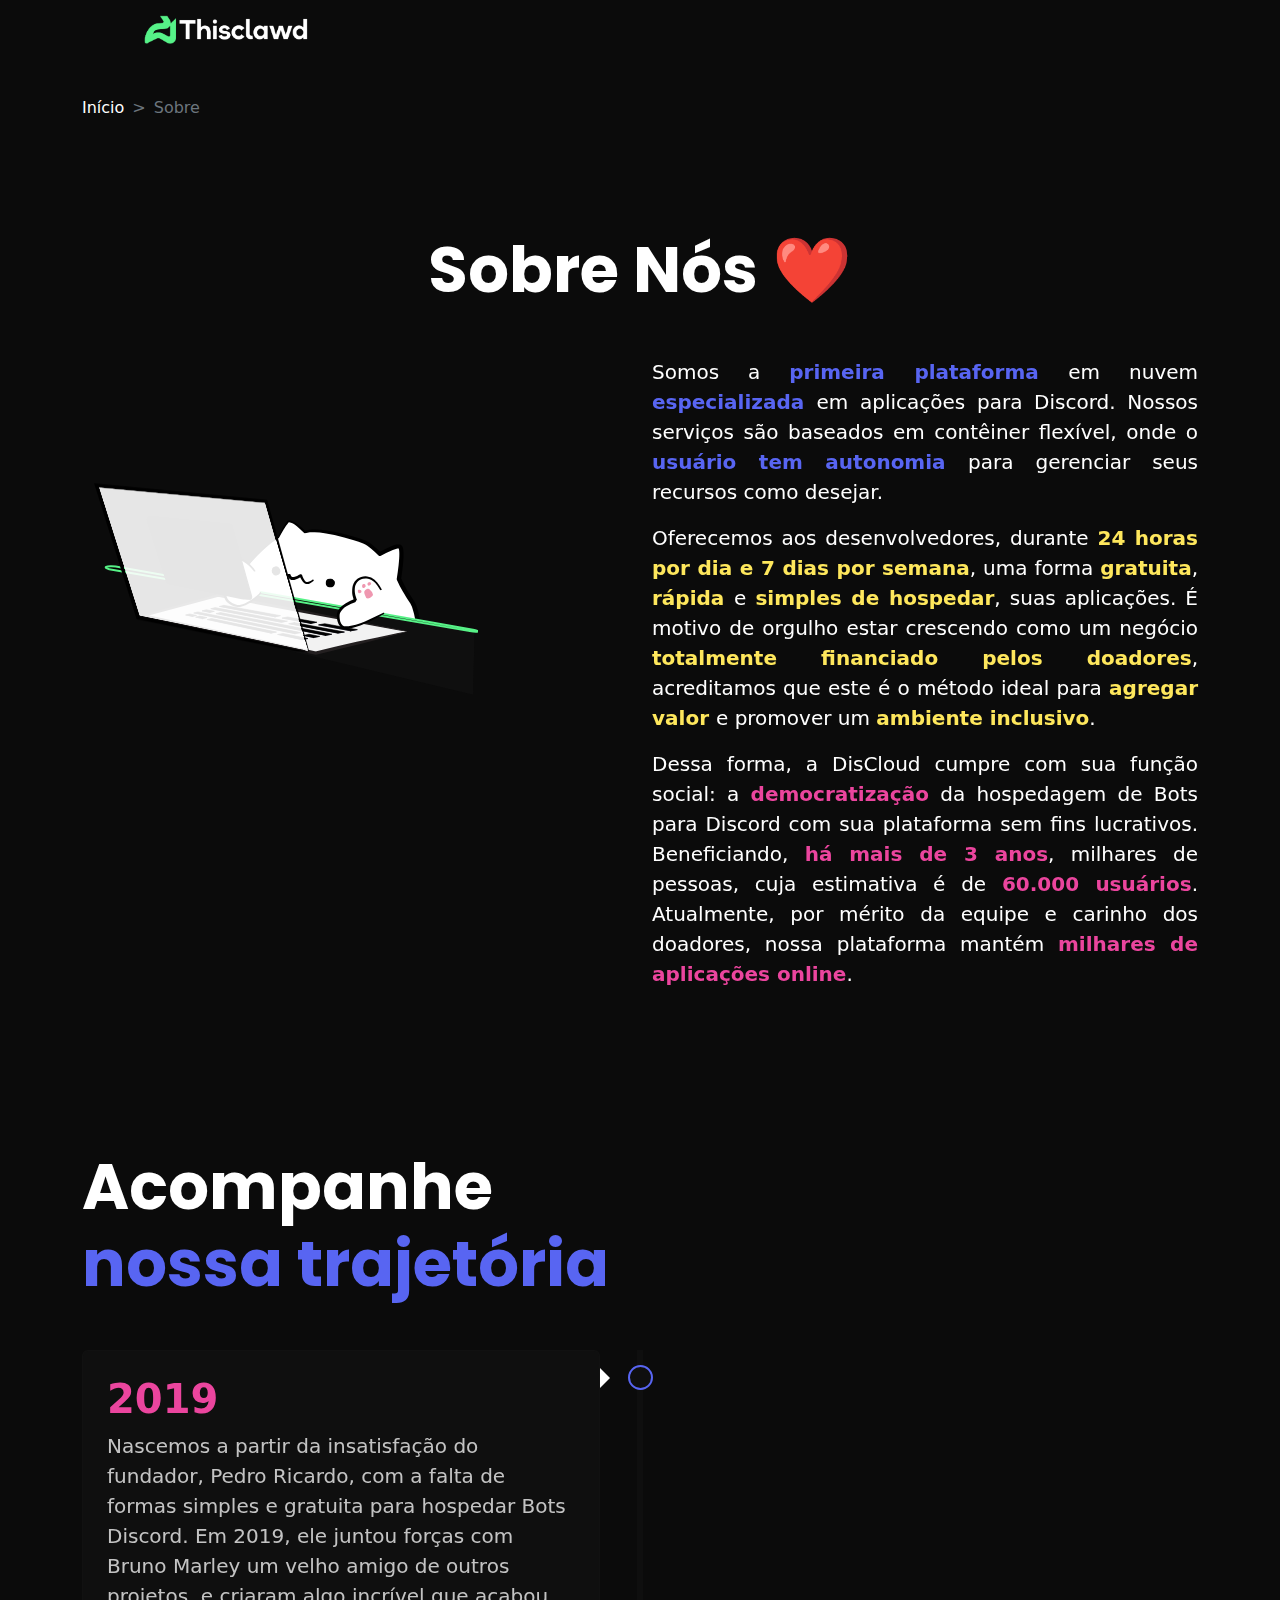
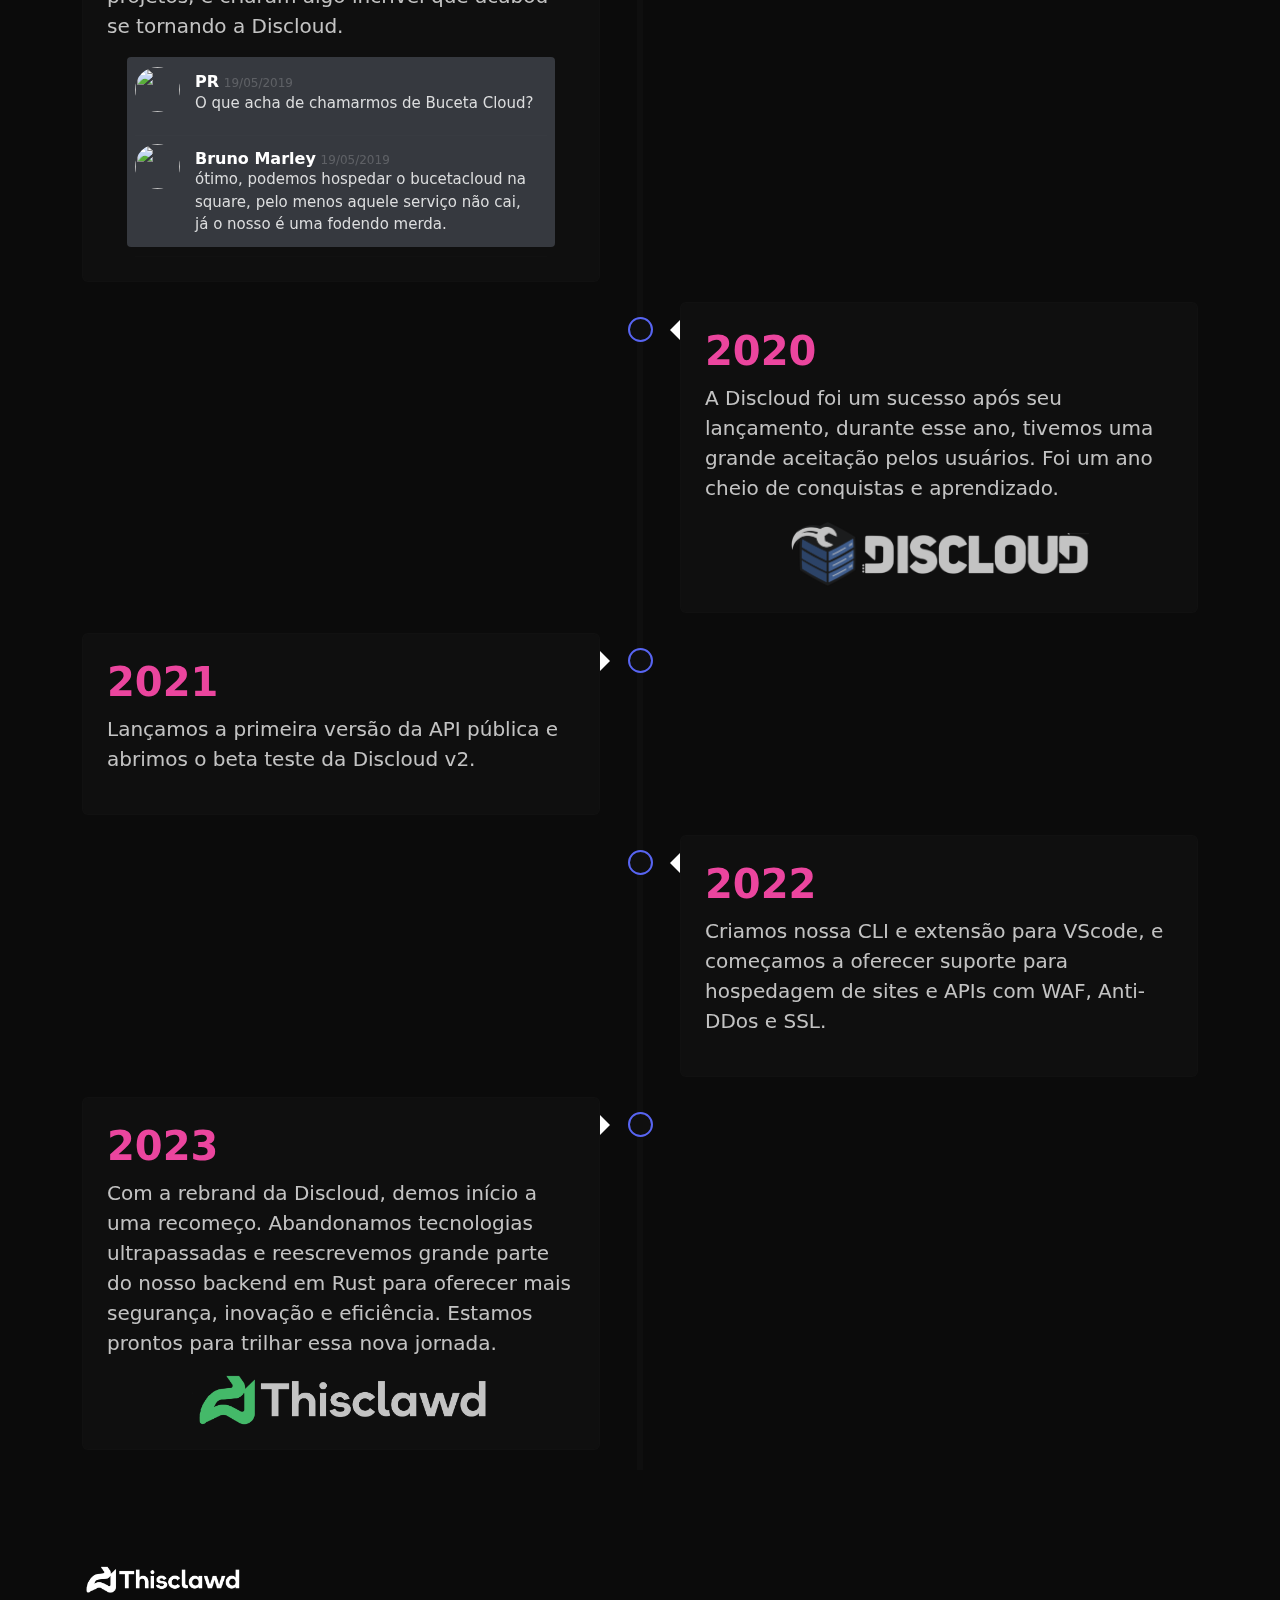
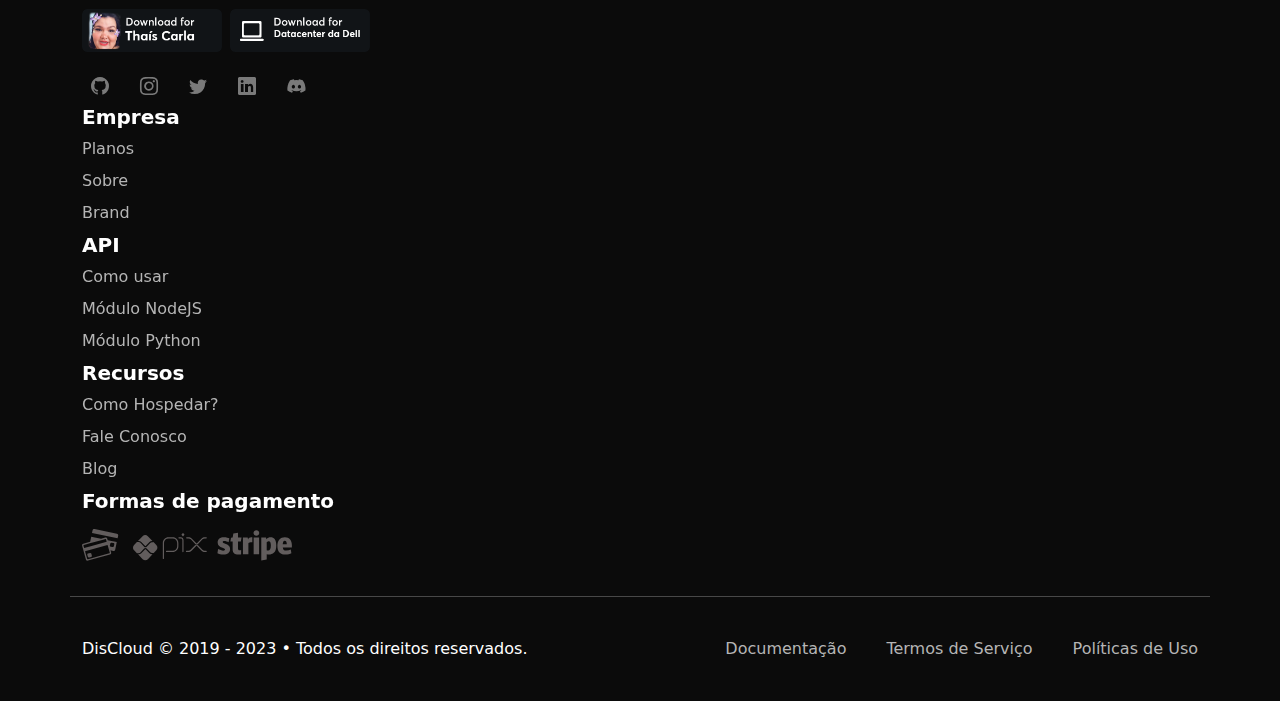
==== commit 4eb293a0: "first commit" ====
--- a/about.html
+++ b/about.html
@@ -88,8 +88,8 @@
 <div class="row"><div class="col"><div>
 <a class="me-0" href="index.html"><img width="160" src="_app/immutable/assets/full_white_horizon-aab29297.svg" alt="logo"></a>
 <div class="row g-2 mt-2">
-<div class="col-auto"><a href="vscode.html"><img width="140" src="[data-uri]" alt="..."></a></div>
-<div class="col-auto"><a href="cli.html"><img width="140" src="[data-uri]" alt="CLI"></a></div></div>
+	<div class="col-auto"><a href="https://www.youtube.com/watch?v=ruFOQ63g19s"><img width="140" src="./Discloud _ Feito para falir para Bots e Sites_files/thais.webp" alt="..."></a></div>
+	<div class="col-auto"><a href="https://www.youtube.com/watch?v=ruFOQ63g19s"><img width="140" src="./Discloud _ Feito para falir para Bots e Sites_files/dell.webp" alt="CLI"></a></div>
 <ul class="list-inline mb-0 mt-3"><li class="list-inline-item"><a class="btn btn-white btn-sm px-2 icons svelte-1pxnqko" href="https://github.com/discloud"><i class="bi bi-github svelte-1pxnqko"></i></a></li>
 <li class="list-inline-item"><a class="btn btn-white btn-sm px-2 icons svelte-1pxnqko" href="https://www.instagram.com/discloudbot/"><i class="bi bi-instagram svelte-1pxnqko"></i></a></li>
 <li class="list-inline-item"><a class="btn btn-white btn-sm px-2 icons svelte-1pxnqko" href="https://twitter.com/DisCloudBot"><i class="bi bi-twitter svelte-1pxnqko"></i></a></li>
--- a/_app/immutable/assets/_layout-d4e4ac7d.css
+++ b/_app/immutable/assets/_layout-d4e4ac7d.css
@@ -1,4 +1,4 @@
-@charset "UTF-8";@import"../../../../cdn.jsdelivr.net/npm/bootstrap-icons%401.10.3/font/bootstrap-icons.css";.navbar-margin.svelte-18bdc00{height:6em}.navs.svelte-18bdc00{padding-left:10vw;padding-right:10vw;position:fixed;top:0;left:0;right:0;z-index:10;transition:color 1s;transition:background-color .5s}.header-not-on-top.svelte-18bdc00{background-color:#0b0b0b!important;backdrop-filter:blur(6px)!important}/*!* Bootstrap v5.2.3 (https://getbootstrap.com/)
+@charset "UTF-8";@import"https://cdn.jsdelivr.net/npm/bootstrap-icons@1.10.3/font/bootstrap-icons.css";.navbar-margin.svelte-18bdc00{height:6em}.navs.svelte-18bdc00{padding-left:10vw;padding-right:10vw;position:fixed;top:0;left:0;right:0;z-index:10;transition:color 1s;transition:background-color .5s}.header-not-on-top.svelte-18bdc00{background-color:#0b0b0b!important;backdrop-filter:blur(6px)!important}/*!* Bootstrap v5.2.3 (https://getbootstrap.com/)
 * Copyright 2011-2022 The Bootstrap Authors
 * Copyright 2011-2022 Twitter, Inc.
-* Licensed under MIT (https://github.com/twbs/bootstrap/blob/main/LICENSE)*/:root{--bs-blue: #0d6efd;--bs-indigo: #6610f2;--bs-purple: #6f42c1;--bs-pink: #d63384;--bs-red: #dc3545;--bs-orange: #fd7e14;--bs-yellow: #ffc107;--bs-green: #198754;--bs-teal: #20c997;--bs-cyan: #0dcaf0;--bs-black: #1b1b1b;--bs-white: #fff;--bs-gray: #6c757d;--bs-gray-dark: #343a40;--bs-gray-100: #f8f9fa;--bs-gray-200: #e9ecef;--bs-gray-300: #dee2e6;--bs-gray-400: #ced4da;--bs-gray-500: #adb5bd;--bs-gray-600: #6c757d;--bs-gray-700: #495057;--bs-gray-800: #343a40;--bs-gray-900: #212529;--bs-primary: #5865f2;--bs-secondary: #45be6c;--bs-success: #57f287;--bs-info: #b5b5b5;--bs-warning: #fee75c;--bs-danger: #ed4245;--bs-light: #ffffff;--bs-dark: #0f0f0f;--bs-primary-rgb: 88, 101, 242;--bs-secondary-rgb: 69, 190, 108;--bs-success-rgb: 87, 242, 135;--bs-info-rgb: 181, 181, 181;--bs-warning-rgb: 254, 231, 92;--bs-danger-rgb: 237, 66, 69;--bs-light-rgb: 255, 255, 255;--bs-dark-rgb: 15, 15, 15;--bs-white-rgb: 255, 255, 255;--bs-black-rgb: 27, 27, 27;--bs-body-color-rgb: 255, 255, 255;--bs-body-bg-rgb: 11, 11, 11;--bs-font-sans-serif: system-ui, -apple-system, "Segoe UI", Roboto, "Helvetica Neue", "Noto Sans", "Liberation Sans", Arial, sans-serif, "Apple Color Emoji", "Segoe UI Emoji", "Segoe UI Symbol", "Noto Color Emoji";--bs-font-monospace: SFMono-Regular, Menlo, Monaco, Consolas, "Liberation Mono", "Courier New", monospace;--bs-gradient: linear-gradient(180deg, rgba(255, 255, 255, .15), rgba(255, 255, 255, 0));--bs-body-font-family: var(--bs-font-sans-serif);--bs-body-font-size: 1rem;--bs-body-font-weight: 400;--bs-body-line-height: 1.5;--bs-body-color: #fff;--bs-body-bg: #0b0b0b;--bs-border-width: 1px;--bs-border-style: solid;--bs-border-color: #121a2e;--bs-border-color-translucent: rgba(27, 27, 27, .175);--bs-border-radius: .375rem;--bs-border-radius-sm: .25rem;--bs-border-radius-lg: .5rem;--bs-border-radius-xl: 1rem;--bs-border-radius-2xl: 2rem;--bs-border-radius-pill: 50rem;--bs-link-color: #45be6c;--bs-link-hover-color: #379856;--bs-code-color: #d63384;--bs-highlight-bg: #fff3cd}*,*:before,*:after{box-sizing:border-box}@media(prefers-reduced-motion:no-preference){:root{scroll-behavior:smooth}}body{margin:0;font-family:var(--bs-body-font-family);font-size:var(--bs-body-font-size);font-weight:var(--bs-body-font-weight);line-height:var(--bs-body-line-height);color:var(--bs-body-color);text-align:var(--bs-body-text-align);background-color:var(--bs-body-bg);-webkit-text-size-adjust:100%;-webkit-tap-highlight-color:transparent}hr{margin:1rem 0;color:inherit;border:0;border-top:1px solid;opacity:.25}h6,.h6,h5,.h5,h4,.h4,h3,.h3,h2,.h2,h1,.h1{margin-top:0;margin-bottom:.5rem;font-weight:500;line-height:1.2}h1,.h1{font-size:calc(1.375rem + 1.5vw)}@media(min-width:1200px){h1,.h1{font-size:2.5rem}}h2,.h2{font-size:calc(1.325rem + .9vw)}@media(min-width:1200px){h2,.h2{font-size:2rem}}h3,.h3{font-size:calc(1.3rem + .6vw)}@media(min-width:1200px){h3,.h3{font-size:1.75rem}}h4,.h4{font-size:calc(1.275rem + .3vw)}@media(min-width:1200px){h4,.h4{font-size:1.5rem}}h5,.h5{font-size:1.25rem}h6,.h6{font-size:1rem}p{margin-top:0;margin-bottom:1rem}abbr[title]{text-decoration:underline dotted;cursor:help;text-decoration-skip-ink:none}address{margin-bottom:1rem;font-style:normal;line-height:inherit}ol,ul{padding-left:2rem}ol,ul,dl{margin-top:0;margin-bottom:1rem}ol ol,ul ul,ol ul,ul ol{margin-bottom:0}dt{font-weight:700}dd{margin-bottom:.5rem;margin-left:0}blockquote{margin:0 0 1rem}b,strong{font-weight:bolder}small,.small{font-size:.875em}mark,.mark{padding:.1875em;background-color:var(--bs-highlight-bg)}sub,sup{position:relative;font-size:.75em;line-height:0;vertical-align:baseline}sub{bottom:-.25em}sup{top:-.5em}a{color:var(--bs-link-color);text-decoration:underline}a:hover{color:var(--bs-link-hover-color)}a:not([href]):not([class]),a:not([href]):not([class]):hover{color:inherit;text-decoration:none}pre,code,kbd,samp{font-family:var(--bs-font-monospace);font-size:1em}pre{display:block;margin-top:0;margin-bottom:1rem;overflow:auto;font-size:.875em}pre code{font-size:inherit;color:inherit;word-break:normal}code{font-size:.875em;color:var(--bs-code-color);word-wrap:break-word}a>code{color:inherit}kbd{padding:.1875rem .375rem;font-size:.875em;color:var(--bs-body-bg);background-color:var(--bs-body-color);border-radius:.25rem}kbd kbd{padding:0;font-size:1em}figure{margin:0 0 1rem}img,svg{vertical-align:middle}table{caption-side:bottom;border-collapse:collapse}caption{padding-top:.5rem;padding-bottom:.5rem;color:#6c757d;text-align:left}th{text-align:inherit;text-align:-webkit-match-parent}thead,tbody,tfoot,tr,td,th{border-color:inherit;border-style:solid;border-width:0}label{display:inline-block}button{border-radius:0}button:focus:not(:focus-visible){outline:0}input,button,select,optgroup,textarea{margin:0;font-family:inherit;font-size:inherit;line-height:inherit}button,select{text-transform:none}[role=button]{cursor:pointer}select{word-wrap:normal}select:disabled{opacity:1}[list]:not([type=date]):not([type=datetime-local]):not([type=month]):not([type=week]):not([type=time])::-webkit-calendar-picker-indicator{display:none!important}button,[type=button],[type=reset],[type=submit]{-webkit-appearance:button}button:not(:disabled),[type=button]:not(:disabled),[type=reset]:not(:disabled),[type=submit]:not(:disabled){cursor:pointer}::-moz-focus-inner{padding:0;border-style:none}textarea{resize:vertical}fieldset{min-width:0;padding:0;margin:0;border:0}legend{float:left;width:100%;padding:0;margin-bottom:.5rem;font-size:calc(1.275rem + .3vw);line-height:inherit}@media(min-width:1200px){legend{font-size:1.5rem}}legend+*{clear:left}::-webkit-datetime-edit-fields-wrapper,::-webkit-datetime-edit-text,::-webkit-datetime-edit-minute,::-webkit-datetime-edit-hour-field,::-webkit-datetime-edit-day-field,::-webkit-datetime-edit-month-field,::-webkit-datetime-edit-year-field{padding:0}::-webkit-inner-spin-button{height:auto}[type=search]{outline-offset:-2px;-webkit-appearance:textfield}::-webkit-search-decoration{-webkit-appearance:none}::-webkit-color-swatch-wrapper{padding:0}::file-selector-button{font:inherit;-webkit-appearance:button}output{display:inline-block}iframe{border:0}summary{display:list-item;cursor:pointer}progress{vertical-align:baseline}[hidden]{display:none!important}.lead{font-size:1.25rem;font-weight:300}.display-1{font-size:calc(1.625rem + 4.5vw);font-weight:300;line-height:1.2}@media(min-width:1200px){.display-1{font-size:5rem}}.display-2{font-size:calc(1.575rem + 3.9vw);font-weight:300;line-height:1.2}@media(min-width:1200px){.display-2{font-size:4.5rem}}.display-3{font-size:calc(1.525rem + 3.3vw);font-weight:300;line-height:1.2}@media(min-width:1200px){.display-3{font-size:4rem}}.display-4{font-size:calc(1.475rem + 2.7vw);font-weight:300;line-height:1.2}@media(min-width:1200px){.display-4{font-size:3.5rem}}.display-5{font-size:calc(1.425rem + 2.1vw);font-weight:300;line-height:1.2}@media(min-width:1200px){.display-5{font-size:3rem}}.display-6{font-size:calc(1.375rem + 1.5vw);font-weight:300;line-height:1.2}@media(min-width:1200px){.display-6{font-size:2.5rem}}.list-unstyled,.list-inline{padding-left:0;list-style:none}.list-inline-item{display:inline-block}.list-inline-item:not(:last-child){margin-right:.5rem}.initialism{font-size:.875em;text-transform:uppercase}.blockquote{margin-bottom:1rem;font-size:1.25rem}.blockquote>:last-child{margin-bottom:0}.blockquote-footer{margin-top:-1rem;margin-bottom:1rem;font-size:.875em;color:#6c757d}.blockquote-footer:before{content:"\2014\a0"}.img-fluid{max-width:100%;height:auto}.img-thumbnail{padding:.25rem;background-color:#0b0b0b;border:1px solid var(--bs-border-color);border-radius:.375rem;max-width:100%;height:auto}.figure{display:inline-block}.figure-img{margin-bottom:.5rem;line-height:1}.figure-caption{font-size:.875em;color:#6c757d}.container,.container-fluid,.container-xxl,.container-xl,.container-lg,.container-md,.container-sm{--bs-gutter-x: 1.5rem;--bs-gutter-y: 0;width:100%;padding-right:calc(var(--bs-gutter-x) * .5);padding-left:calc(var(--bs-gutter-x) * .5);margin-right:auto;margin-left:auto}@media(min-width:576px){.container-sm,.container{max-width:540px}}@media(min-width:768px){.container-md,.container-sm,.container{max-width:720px}}@media(min-width:992px){.container-lg,.container-md,.container-sm,.container{max-width:960px}}@media(min-width:1200px){.container-xl,.container-lg,.container-md,.container-sm,.container{max-width:1140px}}@media(min-width:1400px){.container-xxl,.container-xl,.container-lg,.container-md,.container-sm,.container{max-width:1320px}}.row{--bs-gutter-x: 1.5rem;--bs-gutter-y: 0;display:flex;flex-wrap:wrap;margin-top:calc(-1 * var(--bs-gutter-y));margin-right:calc(-.5 * var(--bs-gutter-x));margin-left:calc(-.5 * var(--bs-gutter-x))}.row>*{flex-shrink:0;width:100%;max-width:100%;padding-right:calc(var(--bs-gutter-x) * .5);padding-left:calc(var(--bs-gutter-x) * .5);margin-top:var(--bs-gutter-y)}.col{flex:1 0 0%}.row-cols-auto>*{flex:0 0 auto;width:auto}.row-cols-1>*{flex:0 0 auto;width:100%}.row-cols-2>*{flex:0 0 auto;width:50%}.row-cols-3>*{flex:0 0 auto;width:33.3333333333%}.row-cols-4>*{flex:0 0 auto;width:25%}.row-cols-5>*{flex:0 0 auto;width:20%}.row-cols-6>*{flex:0 0 auto;width:16.6666666667%}.col-auto{flex:0 0 auto;width:auto}.col-1{flex:0 0 auto;width:8.33333333%}.col-2{flex:0 0 auto;width:16.66666667%}.col-3{flex:0 0 auto;width:25%}.col-4{flex:0 0 auto;width:33.33333333%}.col-5{flex:0 0 auto;width:41.66666667%}.col-6{flex:0 0 auto;width:50%}.col-7{flex:0 0 auto;width:58.33333333%}.col-8{flex:0 0 auto;width:66.66666667%}.col-9{flex:0 0 auto;width:75%}.col-10{flex:0 0 auto;width:83.33333333%}.col-11{flex:0 0 auto;width:91.66666667%}.col-12{flex:0 0 auto;width:100%}.offset-1{margin-left:8.33333333%}.offset-2{margin-left:16.66666667%}.offset-3{margin-left:25%}.offset-4{margin-left:33.33333333%}.offset-5{margin-left:41.66666667%}.offset-6{margin-left:50%}.offset-7{margin-left:58.33333333%}.offset-8{margin-left:66.66666667%}.offset-9{margin-left:75%}.offset-10{margin-left:83.33333333%}.offset-11{margin-left:91.66666667%}.g-0,.gx-0{--bs-gutter-x: 0}.g-0,.gy-0{--bs-gutter-y: 0}.g-1,.gx-1{--bs-gutter-x: .25rem}.g-1,.gy-1{--bs-gutter-y: .25rem}.g-2,.gx-2{--bs-gutter-x: .5rem}.g-2,.gy-2{--bs-gutter-y: .5rem}.g-3,.gx-3{--bs-gutter-x: 1rem}.g-3,.gy-3{--bs-gutter-y: 1rem}.g-4,.gx-4{--bs-gutter-x: 1.5rem}.g-4,.gy-4{--bs-gutter-y: 1.5rem}.g-5,.gx-5{--bs-gutter-x: 3rem}.g-5,.gy-5{--bs-gutter-y: 3rem}@media(min-width:576px){.col-sm{flex:1 0 0%}.row-cols-sm-auto>*{flex:0 0 auto;width:auto}.row-cols-sm-1>*{flex:0 0 auto;width:100%}.row-cols-sm-2>*{flex:0 0 auto;width:50%}.row-cols-sm-3>*{flex:0 0 auto;width:33.3333333333%}.row-cols-sm-4>*{flex:0 0 auto;width:25%}.row-cols-sm-5>*{flex:0 0 auto;width:20%}.row-cols-sm-6>*{flex:0 0 auto;width:16.6666666667%}.col-sm-auto{flex:0 0 auto;width:auto}.col-sm-1{flex:0 0 auto;width:8.33333333%}.col-sm-2{flex:0 0 auto;width:16.66666667%}.col-sm-3{flex:0 0 auto;width:25%}.col-sm-4{flex:0 0 auto;width:33.33333333%}.col-sm-5{flex:0 0 auto;width:41.66666667%}.col-sm-6{flex:0 0 auto;width:50%}.col-sm-7{flex:0 0 auto;width:58.33333333%}.col-sm-8{flex:0 0 auto;width:66.66666667%}.col-sm-9{flex:0 0 auto;width:75%}.col-sm-10{flex:0 0 auto;width:83.33333333%}.col-sm-11{flex:0 0 auto;width:91.66666667%}.col-sm-12{flex:0 0 auto;width:100%}.offset-sm-0{margin-left:0}.offset-sm-1{margin-left:8.33333333%}.offset-sm-2{margin-left:16.66666667%}.offset-sm-3{margin-left:25%}.offset-sm-4{margin-left:33.33333333%}.offset-sm-5{margin-left:41.66666667%}.offset-sm-6{margin-left:50%}.offset-sm-7{margin-left:58.33333333%}.offset-sm-8{margin-left:66.66666667%}.offset-sm-9{margin-left:75%}.offset-sm-10{margin-left:83.33333333%}.offset-sm-11{margin-left:91.66666667%}.g-sm-0,.gx-sm-0{--bs-gutter-x: 0}.g-sm-0,.gy-sm-0{--bs-gutter-y: 0}.g-sm-1,.gx-sm-1{--bs-gutter-x: .25rem}.g-sm-1,.gy-sm-1{--bs-gutter-y: .25rem}.g-sm-2,.gx-sm-2{--bs-gutter-x: .5rem}.g-sm-2,.gy-sm-2{--bs-gutter-y: .5rem}.g-sm-3,.gx-sm-3{--bs-gutter-x: 1rem}.g-sm-3,.gy-sm-3{--bs-gutter-y: 1rem}.g-sm-4,.gx-sm-4{--bs-gutter-x: 1.5rem}.g-sm-4,.gy-sm-4{--bs-gutter-y: 1.5rem}.g-sm-5,.gx-sm-5{--bs-gutter-x: 3rem}.g-sm-5,.gy-sm-5{--bs-gutter-y: 3rem}}@media(min-width:768px){.col-md{flex:1 0 0%}.row-cols-md-auto>*{flex:0 0 auto;width:auto}.row-cols-md-1>*{flex:0 0 auto;width:100%}.row-cols-md-2>*{flex:0 0 auto;width:50%}.row-cols-md-3>*{flex:0 0 auto;width:33.3333333333%}.row-cols-md-4>*{flex:0 0 auto;width:25%}.row-cols-md-5>*{flex:0 0 auto;width:20%}.row-cols-md-6>*{flex:0 0 auto;width:16.6666666667%}.col-md-auto{flex:0 0 auto;width:auto}.col-md-1{flex:0 0 auto;width:8.33333333%}.col-md-2{flex:0 0 auto;width:16.66666667%}.col-md-3{flex:0 0 auto;width:25%}.col-md-4{flex:0 0 auto;width:33.33333333%}.col-md-5{flex:0 0 auto;width:41.66666667%}.col-md-6{flex:0 0 auto;width:50%}.col-md-7{flex:0 0 auto;width:58.33333333%}.col-md-8{flex:0 0 auto;width:66.66666667%}.col-md-9{flex:0 0 auto;width:75%}.col-md-10{flex:0 0 auto;width:83.33333333%}.col-md-11{flex:0 0 auto;width:91.66666667%}.col-md-12{flex:0 0 auto;width:100%}.offset-md-0{margin-left:0}.offset-md-1{margin-left:8.33333333%}.offset-md-2{margin-left:16.66666667%}.offset-md-3{margin-left:25%}.offset-md-4{margin-left:33.33333333%}.offset-md-5{margin-left:41.66666667%}.offset-md-6{margin-left:50%}.offset-md-7{margin-left:58.33333333%}.offset-md-8{margin-left:66.66666667%}.offset-md-9{margin-left:75%}.offset-md-10{margin-left:83.33333333%}.offset-md-11{margin-left:91.66666667%}.g-md-0,.gx-md-0{--bs-gutter-x: 0}.g-md-0,.gy-md-0{--bs-gutter-y: 0}.g-md-1,.gx-md-1{--bs-gutter-x: .25rem}.g-md-1,.gy-md-1{--bs-gutter-y: .25rem}.g-md-2,.gx-md-2{--bs-gutter-x: .5rem}.g-md-2,.gy-md-2{--bs-gutter-y: .5rem}.g-md-3,.gx-md-3{--bs-gutter-x: 1rem}.g-md-3,.gy-md-3{--bs-gutter-y: 1rem}.g-md-4,.gx-md-4{--bs-gutter-x: 1.5rem}.g-md-4,.gy-md-4{--bs-gutter-y: 1.5rem}.g-md-5,.gx-md-5{--bs-gutter-x: 3rem}.g-md-5,.gy-md-5{--bs-gutter-y: 3rem}}@media(min-width:992px){.col-lg{flex:1 0 0%}.row-cols-lg-auto>*{flex:0 0 auto;width:auto}.row-cols-lg-1>*{flex:0 0 auto;width:100%}.row-cols-lg-2>*{flex:0 0 auto;width:50%}.row-cols-lg-3>*{flex:0 0 auto;width:33.3333333333%}.row-cols-lg-4>*{flex:0 0 auto;width:25%}.row-cols-lg-5>*{flex:0 0 auto;width:20%}.row-cols-lg-6>*{flex:0 0 auto;width:16.6666666667%}.col-lg-auto{flex:0 0 auto;width:auto}.col-lg-1{flex:0 0 auto;width:8.33333333%}.col-lg-2{flex:0 0 auto;width:16.66666667%}.col-lg-3{flex:0 0 auto;width:25%}.col-lg-4{flex:0 0 auto;width:33.33333333%}.col-lg-5{flex:0 0 auto;width:41.66666667%}.col-lg-6{flex:0 0 auto;width:50%}.col-lg-7{flex:0 0 auto;width:58.33333333%}.col-lg-8{flex:0 0 auto;width:66.66666667%}.col-lg-9{flex:0 0 auto;width:75%}.col-lg-10{flex:0 0 auto;width:83.33333333%}.col-lg-11{flex:0 0 auto;width:91.66666667%}.col-lg-12{flex:0 0 auto;width:100%}.offset-lg-0{margin-left:0}.offset-lg-1{margin-left:8.33333333%}.offset-lg-2{margin-left:16.66666667%}.offset-lg-3{margin-left:25%}.offset-lg-4{margin-left:33.33333333%}.offset-lg-5{margin-left:41.66666667%}.offset-lg-6{margin-left:50%}.offset-lg-7{margin-left:58.33333333%}.offset-lg-8{margin-left:66.66666667%}.offset-lg-9{margin-left:75%}.offset-lg-10{margin-left:83.33333333%}.offset-lg-11{margin-left:91.66666667%}.g-lg-0,.gx-lg-0{--bs-gutter-x: 0}.g-lg-0,.gy-lg-0{--bs-gutter-y: 0}.g-lg-1,.gx-lg-1{--bs-gutter-x: .25rem}.g-lg-1,.gy-lg-1{--bs-gutter-y: .25rem}.g-lg-2,.gx-lg-2{--bs-gutter-x: .5rem}.g-lg-2,.gy-lg-2{--bs-gutter-y: .5rem}.g-lg-3,.gx-lg-3{--bs-gutter-x: 1rem}.g-lg-3,.gy-lg-3{--bs-gutter-y: 1rem}.g-lg-4,.gx-lg-4{--bs-gutter-x: 1.5rem}.g-lg-4,.gy-lg-4{--bs-gutter-y: 1.5rem}.g-lg-5,.gx-lg-5{--bs-gutter-x: 3rem}.g-lg-5,.gy-lg-5{--bs-gutter-y: 3rem}}@media(min-width:1200px){.col-xl{flex:1 0 0%}.row-cols-xl-auto>*{flex:0 0 auto;width:auto}.row-cols-xl-1>*{flex:0 0 auto;width:100%}.row-cols-xl-2>*{flex:0 0 auto;width:50%}.row-cols-xl-3>*{flex:0 0 auto;width:33.3333333333%}.row-cols-xl-4>*{flex:0 0 auto;width:25%}.row-cols-xl-5>*{flex:0 0 auto;width:20%}.row-cols-xl-6>*{flex:0 0 auto;width:16.6666666667%}.col-xl-auto{flex:0 0 auto;width:auto}.col-xl-1{flex:0 0 auto;width:8.33333333%}.col-xl-2{flex:0 0 auto;width:16.66666667%}.col-xl-3{flex:0 0 auto;width:25%}.col-xl-4{flex:0 0 auto;width:33.33333333%}.col-xl-5{flex:0 0 auto;width:41.66666667%}.col-xl-6{flex:0 0 auto;width:50%}.col-xl-7{flex:0 0 auto;width:58.33333333%}.col-xl-8{flex:0 0 auto;width:66.66666667%}.col-xl-9{flex:0 0 auto;width:75%}.col-xl-10{flex:0 0 auto;width:83.33333333%}.col-xl-11{flex:0 0 auto;width:91.66666667%}.col-xl-12{flex:0 0 auto;width:100%}.offset-xl-0{margin-left:0}.offset-xl-1{margin-left:8.33333333%}.offset-xl-2{margin-left:16.66666667%}.offset-xl-3{margin-left:25%}.offset-xl-4{margin-left:33.33333333%}.offset-xl-5{margin-left:41.66666667%}.offset-xl-6{margin-left:50%}.offset-xl-7{margin-left:58.33333333%}.offset-xl-8{margin-left:66.66666667%}.offset-xl-9{margin-left:75%}.offset-xl-10{margin-left:83.33333333%}.offset-xl-11{margin-left:91.66666667%}.g-xl-0,.gx-xl-0{--bs-gutter-x: 0}.g-xl-0,.gy-xl-0{--bs-gutter-y: 0}.g-xl-1,.gx-xl-1{--bs-gutter-x: .25rem}.g-xl-1,.gy-xl-1{--bs-gutter-y: .25rem}.g-xl-2,.gx-xl-2{--bs-gutter-x: .5rem}.g-xl-2,.gy-xl-2{--bs-gutter-y: .5rem}.g-xl-3,.gx-xl-3{--bs-gutter-x: 1rem}.g-xl-3,.gy-xl-3{--bs-gutter-y: 1rem}.g-xl-4,.gx-xl-4{--bs-gutter-x: 1.5rem}.g-xl-4,.gy-xl-4{--bs-gutter-y: 1.5rem}.g-xl-5,.gx-xl-5{--bs-gutter-x: 3rem}.g-xl-5,.gy-xl-5{--bs-gutter-y: 3rem}}@media(min-width:1400px){.col-xxl{flex:1 0 0%}.row-cols-xxl-auto>*{flex:0 0 auto;width:auto}.row-cols-xxl-1>*{flex:0 0 auto;width:100%}.row-cols-xxl-2>*{flex:0 0 auto;width:50%}.row-cols-xxl-3>*{flex:0 0 auto;width:33.3333333333%}.row-cols-xxl-4>*{flex:0 0 auto;width:25%}.row-cols-xxl-5>*{flex:0 0 auto;width:20%}.row-cols-xxl-6>*{flex:0 0 auto;width:16.6666666667%}.col-xxl-auto{flex:0 0 auto;width:auto}.col-xxl-1{flex:0 0 auto;width:8.33333333%}.col-xxl-2{flex:0 0 auto;width:16.66666667%}.col-xxl-3{flex:0 0 auto;width:25%}.col-xxl-4{flex:0 0 auto;width:33.33333333%}.col-xxl-5{flex:0 0 auto;width:41.66666667%}.col-xxl-6{flex:0 0 auto;width:50%}.col-xxl-7{flex:0 0 auto;width:58.33333333%}.col-xxl-8{flex:0 0 auto;width:66.66666667%}.col-xxl-9{flex:0 0 auto;width:75%}.col-xxl-10{flex:0 0 auto;width:83.33333333%}.col-xxl-11{flex:0 0 auto;width:91.66666667%}.col-xxl-12{flex:0 0 auto;width:100%}.offset-xxl-0{margin-left:0}.offset-xxl-1{margin-left:8.33333333%}.offset-xxl-2{margin-left:16.66666667%}.offset-xxl-3{margin-left:25%}.offset-xxl-4{margin-left:33.33333333%}.offset-xxl-5{margin-left:41.66666667%}.offset-xxl-6{margin-left:50%}.offset-xxl-7{margin-left:58.33333333%}.offset-xxl-8{margin-left:66.66666667%}.offset-xxl-9{margin-left:75%}.offset-xxl-10{margin-left:83.33333333%}.offset-xxl-11{margin-left:91.66666667%}.g-xxl-0,.gx-xxl-0{--bs-gutter-x: 0}.g-xxl-0,.gy-xxl-0{--bs-gutter-y: 0}.g-xxl-1,.gx-xxl-1{--bs-gutter-x: .25rem}.g-xxl-1,.gy-xxl-1{--bs-gutter-y: .25rem}.g-xxl-2,.gx-xxl-2{--bs-gutter-x: .5rem}.g-xxl-2,.gy-xxl-2{--bs-gutter-y: .5rem}.g-xxl-3,.gx-xxl-3{--bs-gutter-x: 1rem}.g-xxl-3,.gy-xxl-3{--bs-gutter-y: 1rem}.g-xxl-4,.gx-xxl-4{--bs-gutter-x: 1.5rem}.g-xxl-4,.gy-xxl-4{--bs-gutter-y: 1.5rem}.g-xxl-5,.gx-xxl-5{--bs-gutter-x: 3rem}.g-xxl-5,.gy-xxl-5{--bs-gutter-y: 3rem}}.table{--bs-table-color: var(--bs-body-color);--bs-table-bg: transparent;--bs-table-border-color: var(--bs-border-color);--bs-table-accent-bg: transparent;--bs-table-striped-color: var(--bs-body-color);--bs-table-striped-bg: rgba(27, 27, 27, .05);--bs-table-active-color: #fff;--bs-table-active-bg: #5865f2;--bs-table-hover-color: #fff;--bs-table-hover-bg: rgba(88, 101, 242, .3);width:100%;margin-bottom:1rem;color:var(--bs-table-color);vertical-align:top;border-color:var(--bs-table-border-color)}.table>:not(caption)>*>*{padding:.5rem;background-color:var(--bs-table-bg);border-bottom-width:1px;box-shadow:inset 0 0 0 9999px var(--bs-table-accent-bg)}.table>tbody{vertical-align:inherit}.table>thead{vertical-align:bottom}.table-group-divider{border-top:2px solid currentcolor}.caption-top{caption-side:top}.table-sm>:not(caption)>*>*{padding:.25rem}.table-bordered>:not(caption)>*{border-width:1px 0}.table-bordered>:not(caption)>*>*{border-width:0 1px}.table-borderless>:not(caption)>*>*{border-bottom-width:0}.table-borderless>:not(:first-child){border-top-width:0}.table-striped>tbody>tr:nth-of-type(odd)>*{--bs-table-accent-bg: var(--bs-table-striped-bg);color:var(--bs-table-striped-color)}.table-striped-columns>:not(caption)>tr>:nth-child(even){--bs-table-accent-bg: var(--bs-table-striped-bg);color:var(--bs-table-striped-color)}.table-active{--bs-table-accent-bg: var(--bs-table-active-bg);color:var(--bs-table-active-color)}.table-hover>tbody>tr:hover>*{--bs-table-accent-bg: var(--bs-table-hover-bg);color:var(--bs-table-hover-color)}.table-primary{--bs-table-color: #1b1b1b;--bs-table-bg: #dee0fc;--bs-table-border-color: #cbcce6;--bs-table-striped-bg: #d4d6f1;--bs-table-striped-color: #1b1b1b;--bs-table-active-bg: #cbcce6;--bs-table-active-color: #1b1b1b;--bs-table-hover-bg: #cfd1eb;--bs-table-hover-color: #1b1b1b;color:var(--bs-table-color);border-color:var(--bs-table-border-color)}.table-secondary{--bs-table-color: #1b1b1b;--bs-table-bg: #daf2e2;--bs-table-border-color: #c7ddce;--bs-table-striped-bg: #d0e7d8;--bs-table-striped-color: #1b1b1b;--bs-table-active-bg: #c7ddce;--bs-table-active-color: #1b1b1b;--bs-table-hover-bg: #cce2d3;--bs-table-hover-color: #1b1b1b;color:var(--bs-table-color);border-color:var(--bs-table-border-color)}.table-success{--bs-table-color: #1b1b1b;--bs-table-bg: #ddfce7;--bs-table-border-color: #cae6d3;--bs-table-striped-bg: #d3f1dd;--bs-table-striped-color: #1b1b1b;--bs-table-active-bg: #cae6d3;--bs-table-active-color: #1b1b1b;--bs-table-hover-bg: #ceebd8;--bs-table-hover-color: #1b1b1b;color:var(--bs-table-color);border-color:var(--bs-table-border-color)}.table-info{--bs-table-color: #1b1b1b;--bs-table-bg: #f0f0f0;--bs-table-border-color: #dbdbdb;--bs-table-striped-bg: #e5e5e5;--bs-table-striped-color: #1b1b1b;--bs-table-active-bg: #dbdbdb;--bs-table-active-color: #1b1b1b;--bs-table-hover-bg: #e0e0e0;--bs-table-hover-color: #1b1b1b;color:var(--bs-table-color);border-color:var(--bs-table-border-color)}.table-warning{--bs-table-color: #1b1b1b;--bs-table-bg: #fffade;--bs-table-border-color: #e8e4cb;--bs-table-striped-bg: #f4efd4;--bs-table-striped-color: #1b1b1b;--bs-table-active-bg: #e8e4cb;--bs-table-active-color: #1b1b1b;--bs-table-hover-bg: #eee9cf;--bs-table-hover-color: #1b1b1b;color:var(--bs-table-color);border-color:var(--bs-table-border-color)}.table-danger{--bs-table-color: #1b1b1b;--bs-table-bg: #fbd9da;--bs-table-border-color: #e5c6c7;--bs-table-striped-bg: #f0d0d0;--bs-table-striped-color: #1b1b1b;--bs-table-active-bg: #e5c6c7;--bs-table-active-color: #1b1b1b;--bs-table-hover-bg: #eacbcc;--bs-table-hover-color: #1b1b1b;color:var(--bs-table-color);border-color:var(--bs-table-border-color)}.table-light{--bs-table-color: #1b1b1b;--bs-table-bg: #ffffff;--bs-table-border-color: #e8e8e8;--bs-table-striped-bg: #f4f4f4;--bs-table-striped-color: #1b1b1b;--bs-table-active-bg: #e8e8e8;--bs-table-active-color: #1b1b1b;--bs-table-hover-bg: #eeeeee;--bs-table-hover-color: #1b1b1b;color:var(--bs-table-color);border-color:var(--bs-table-border-color)}.table-dark{--bs-table-color: #fff;--bs-table-bg: #0f0f0f;--bs-table-border-color: #272727;--bs-table-striped-bg: #1b1b1b;--bs-table-striped-color: #fff;--bs-table-active-bg: #272727;--bs-table-active-color: #fff;--bs-table-hover-bg: #212121;--bs-table-hover-color: #fff;color:var(--bs-table-color);border-color:var(--bs-table-border-color)}.table-responsive{overflow-x:auto;-webkit-overflow-scrolling:touch}@media(max-width:575.98px){.table-responsive-sm{overflow-x:auto;-webkit-overflow-scrolling:touch}}@media(max-width:767.98px){.table-responsive-md{overflow-x:auto;-webkit-overflow-scrolling:touch}}@media(max-width:991.98px){.table-responsive-lg{overflow-x:auto;-webkit-overflow-scrolling:touch}}@media(max-width:1199.98px){.table-responsive-xl{overflow-x:auto;-webkit-overflow-scrolling:touch}}@media(max-width:1399.98px){.table-responsive-xxl{overflow-x:auto;-webkit-overflow-scrolling:touch}}.form-label{margin-bottom:.5rem}.col-form-label{padding-top:calc(.375rem + 1px);padding-bottom:calc(.375rem + 1px);margin-bottom:0;font-size:inherit;line-height:1.5}.col-form-label-lg{padding-top:calc(.5rem + 1px);padding-bottom:calc(.5rem + 1px);font-size:1.25rem}.col-form-label-sm{padding-top:calc(.25rem + 1px);padding-bottom:calc(.25rem + 1px);font-size:.875rem}.form-text{margin-top:.25rem;font-size:.875em;color:#6c757d}.form-control{display:block;width:100%;padding:.375rem .75rem;font-size:1rem;font-weight:400;line-height:1.5;color:#fff;background-color:#0b0b0b;background-clip:padding-box;border:1px solid #ced4da;appearance:none;border-radius:.375rem;transition:border-color .15s ease-in-out,box-shadow .15s ease-in-out}@media(prefers-reduced-motion:reduce){.form-control{transition:none}}.form-control[type=file]{overflow:hidden}.form-control[type=file]:not(:disabled):not([readonly]){cursor:pointer}.form-control:focus{color:#fff;background-color:#0b0b0b;border-color:#abf9c3;outline:0;box-shadow:0 0 0 .25rem #57f28740}.form-control::-webkit-date-and-time-value{height:1.5em}.form-control::placeholder{color:#6c757d;opacity:1}.form-control:disabled{background-color:#e9ecef;opacity:1}.form-control::file-selector-button{padding:.375rem .75rem;margin:-.375rem -.75rem;margin-inline-end:.75rem;color:#fff;background-color:#161515;pointer-events:none;border-color:inherit;border-style:solid;border-width:0;border-inline-end-width:1px;border-radius:0;transition:color .15s ease-in-out,background-color .15s ease-in-out,border-color .15s ease-in-out,box-shadow .15s ease-in-out}@media(prefers-reduced-motion:reduce){.form-control::file-selector-button{transition:none}}.form-control:hover:not(:disabled):not([readonly])::file-selector-button{background-color:#151414}.form-control-plaintext{display:block;width:100%;padding:.375rem 0;margin-bottom:0;line-height:1.5;color:#fff;background-color:transparent;border:solid transparent;border-width:1px 0}.form-control-plaintext:focus{outline:0}.form-control-plaintext.form-control-sm,.form-control-plaintext.form-control-lg{padding-right:0;padding-left:0}.form-control-sm{min-height:calc(1.5em + .5rem + 2px);padding:.25rem .5rem;font-size:.875rem;border-radius:.25rem}.form-control-sm::file-selector-button{padding:.25rem .5rem;margin:-.25rem -.5rem;margin-inline-end:.5rem}.form-control-lg{min-height:calc(1.5em + 1rem + 2px);padding:.5rem 1rem;font-size:1.25rem;border-radius:.5rem}.form-control-lg::file-selector-button{padding:.5rem 1rem;margin:-.5rem -1rem;margin-inline-end:1rem}textarea.form-control{min-height:calc(1.5em + .75rem + 2px)}textarea.form-control-sm{min-height:calc(1.5em + .5rem + 2px)}textarea.form-control-lg{min-height:calc(1.5em + 1rem + 2px)}.form-control-color{width:3rem;height:calc(1.5em + .75rem + 2px);padding:.375rem}.form-control-color:not(:disabled):not([readonly]){cursor:pointer}.form-control-color::-moz-color-swatch{border:0!important;border-radius:.375rem}.form-control-color::-webkit-color-swatch{border-radius:.375rem}.form-control-color.form-control-sm{height:calc(1.5em + .5rem + 2px)}.form-control-color.form-control-lg{height:calc(1.5em + 1rem + 2px)}.form-select{display:block;width:100%;padding:.375rem 2.25rem .375rem .75rem;-moz-padding-start:calc(.75rem - 3px);font-size:1rem;font-weight:400;line-height:1.5;color:#fff;background-color:#0b0b0b;background-image:url([data-uri]);background-repeat:no-repeat;background-position:right .75rem center;background-size:16px 12px;border:1px solid #ced4da;border-radius:.375rem;transition:border-color .15s ease-in-out,box-shadow .15s ease-in-out;appearance:none}@media(prefers-reduced-motion:reduce){.form-select{transition:none}}.form-select:focus{border-color:#abf9c3;outline:0;box-shadow:0 0 0 .25rem #57f28740}.form-select[multiple],.form-select[size]:not([size="1"]){padding-right:.75rem;background-image:none}.form-select:disabled{background-color:#e9ecef}.form-select:-moz-focusring{color:transparent;text-shadow:0 0 0 #fff}.form-select-sm{padding-top:.25rem;padding-bottom:.25rem;padding-left:.5rem;font-size:.875rem;border-radius:.25rem}.form-select-lg{padding-top:.5rem;padding-bottom:.5rem;padding-left:1rem;font-size:1.25rem;border-radius:.5rem}.form-check{display:block;min-height:1.5rem;padding-left:1.5em;margin-bottom:.125rem}.form-check .form-check-input{float:left;margin-left:-1.5em}.form-check-reverse{padding-right:1.5em;padding-left:0;text-align:right}.form-check-reverse .form-check-input{float:right;margin-right:-1.5em;margin-left:0}.form-check-input{width:1em;height:1em;margin-top:.25em;vertical-align:top;background-color:#b5b5b5;background-repeat:no-repeat;background-position:center;background-size:contain;border:1px solid rgba(27,27,27,.25);appearance:none;print-color-adjust:exact}.form-check-input[type=checkbox]{border-radius:.25em}.form-check-input[type=radio]{border-radius:50%}.form-check-input:active{filter:brightness(90%)}.form-check-input:focus{border-color:#abf9c3;outline:0;box-shadow:0 0 0 .25rem #57f28740}.form-check-input:checked{background-color:#57f287;border-color:#57f287}.form-check-input:checked[type=checkbox]{background-image:url([data-uri])}.form-check-input:checked[type=radio]{background-image:url([data-uri])}.form-check-input[type=checkbox]:indeterminate{background-color:#57f287;border-color:#57f287;background-image:url([data-uri])}.form-check-input:disabled{pointer-events:none;filter:none;opacity:.5}.form-check-input[disabled]~.form-check-label,.form-check-input:disabled~.form-check-label{cursor:default;opacity:.5}.form-switch{padding-left:2.5em}.form-switch .form-check-input{width:2em;margin-left:-2.5em;background-image:url([data-uri]);background-position:left center;border-radius:2em;transition:background-position .15s ease-in-out}@media(prefers-reduced-motion:reduce){.form-switch .form-check-input{transition:none}}.form-switch .form-check-input:focus{background-image:url([data-uri])}.form-switch .form-check-input:checked{background-position:right center;background-image:url([data-uri])}.form-switch.form-check-reverse{padding-right:2.5em;padding-left:0}.form-switch.form-check-reverse .form-check-input{margin-right:-2.5em;margin-left:0}.form-check-inline{display:inline-block;margin-right:1rem}.btn-check{position:absolute;clip:rect(0,0,0,0);pointer-events:none}.btn-check[disabled]+.btn,.btn-check:disabled+.btn{pointer-events:none;filter:none;opacity:.65}.form-range{width:100%;height:1.5rem;padding:0;background-color:transparent;appearance:none}.form-range:focus{outline:0}.form-range:focus::-webkit-slider-thumb{box-shadow:0 0 0 1px #0b0b0b,0 0 0 .25rem #57f28740}.form-range:focus::-moz-range-thumb{box-shadow:0 0 0 1px #0b0b0b,0 0 0 .25rem #57f28740}.form-range::-moz-focus-outer{border:0}.form-range::-webkit-slider-thumb{width:1rem;height:1rem;margin-top:-.25rem;background-color:#57f287;border:0;border-radius:1rem;transition:background-color .15s ease-in-out,border-color .15s ease-in-out,box-shadow .15s ease-in-out;appearance:none}@media(prefers-reduced-motion:reduce){.form-range::-webkit-slider-thumb{transition:none}}.form-range::-webkit-slider-thumb:active{background-color:#cdfbdb}.form-range::-webkit-slider-runnable-track{width:100%;height:.5rem;color:transparent;cursor:pointer;background-color:#dee2e6;border-color:transparent;border-radius:1rem}.form-range::-moz-range-thumb{width:1rem;height:1rem;background-color:#57f287;border:0;border-radius:1rem;transition:background-color .15s ease-in-out,border-color .15s ease-in-out,box-shadow .15s ease-in-out;appearance:none}@media(prefers-reduced-motion:reduce){.form-range::-moz-range-thumb{transition:none}}.form-range::-moz-range-thumb:active{background-color:#cdfbdb}.form-range::-moz-range-track{width:100%;height:.5rem;color:transparent;cursor:pointer;background-color:#dee2e6;border-color:transparent;border-radius:1rem}.form-range:disabled{pointer-events:none}.form-range:disabled::-webkit-slider-thumb{background-color:#adb5bd}.form-range:disabled::-moz-range-thumb{background-color:#adb5bd}.form-floating{position:relative}.form-floating>.form-control,.form-floating>.form-control-plaintext,.form-floating>.form-select{height:calc(3.5rem + 2px);line-height:1.25}.form-floating>label{position:absolute;top:0;left:0;width:100%;height:100%;padding:1rem .75rem;overflow:hidden;text-align:start;text-overflow:ellipsis;white-space:nowrap;pointer-events:none;border:1px solid transparent;transform-origin:0 0;transition:opacity .1s ease-in-out,transform .1s ease-in-out}@media(prefers-reduced-motion:reduce){.form-floating>label{transition:none}}.form-floating>.form-control,.form-floating>.form-control-plaintext{padding:1rem .75rem}.form-floating>.form-control::placeholder,.form-floating>.form-control-plaintext::placeholder{color:transparent}.form-floating>.form-control:focus,.form-floating>.form-control:not(:placeholder-shown),.form-floating>.form-control-plaintext:focus,.form-floating>.form-control-plaintext:not(:placeholder-shown){padding-top:1.625rem;padding-bottom:.625rem}.form-floating>.form-control:-webkit-autofill,.form-floating>.form-control-plaintext:-webkit-autofill{padding-top:1.625rem;padding-bottom:.625rem}.form-floating>.form-select{padding-top:1.625rem;padding-bottom:.625rem}.form-floating>.form-control:focus~label,.form-floating>.form-control:not(:placeholder-shown)~label,.form-floating>.form-control-plaintext~label,.form-floating>.form-select~label{opacity:.65;transform:scale(.85) translateY(-.5rem) translate(.15rem)}.form-floating>.form-control:-webkit-autofill~label{opacity:.65;transform:scale(.85) translateY(-.5rem) translate(.15rem)}.form-floating>.form-control-plaintext~label{border-width:1px 0}.input-group{position:relative;display:flex;flex-wrap:wrap;align-items:stretch;width:100%}.input-group>.form-control,.input-group>.form-select,.input-group>.form-floating{position:relative;flex:1 1 auto;width:1%;min-width:0}.input-group>.form-control:focus,.input-group>.form-select:focus,.input-group>.form-floating:focus-within{z-index:5}.input-group .btn{position:relative;z-index:2}.input-group .btn:focus{z-index:5}.input-group-text{display:flex;align-items:center;padding:.375rem .75rem;font-size:1rem;font-weight:400;line-height:1.5;color:#fff;text-align:center;white-space:nowrap;background-color:#161515;border:1px solid #ced4da;border-radius:.375rem}.input-group-lg>.form-control,.input-group-lg>.form-select,.input-group-lg>.input-group-text,.input-group-lg>.btn{padding:.5rem 1rem;font-size:1.25rem;border-radius:.5rem}.input-group-sm>.form-control,.input-group-sm>.form-select,.input-group-sm>.input-group-text,.input-group-sm>.btn{padding:.25rem .5rem;font-size:.875rem;border-radius:.25rem}.input-group-lg>.form-select,.input-group-sm>.form-select{padding-right:3rem}.input-group:not(.has-validation)>:not(:last-child):not(.dropdown-toggle):not(.dropdown-menu):not(.form-floating),.input-group:not(.has-validation)>.dropdown-toggle:nth-last-child(n+3),.input-group:not(.has-validation)>.form-floating:not(:last-child)>.form-control,.input-group:not(.has-validation)>.form-floating:not(:last-child)>.form-select{border-top-right-radius:0;border-bottom-right-radius:0}.input-group.has-validation>:nth-last-child(n+3):not(.dropdown-toggle):not(.dropdown-menu):not(.form-floating),.input-group.has-validation>.dropdown-toggle:nth-last-child(n+4),.input-group.has-validation>.form-floating:nth-last-child(n+3)>.form-control,.input-group.has-validation>.form-floating:nth-last-child(n+3)>.form-select{border-top-right-radius:0;border-bottom-right-radius:0}.input-group>:not(:first-child):not(.dropdown-menu):not(.valid-tooltip):not(.valid-feedback):not(.invalid-tooltip):not(.invalid-feedback){margin-left:-1px;border-top-left-radius:0;border-bottom-left-radius:0}.input-group>.form-floating:not(:first-child)>.form-control,.input-group>.form-floating:not(:first-child)>.form-select{border-top-left-radius:0;border-bottom-left-radius:0}.valid-feedback{display:none;width:100%;margin-top:.25rem;font-size:.875em;color:#57f287}.valid-tooltip{position:absolute;top:100%;z-index:5;display:none;max-width:100%;padding:.25rem .5rem;margin-top:.1rem;font-size:.875rem;color:#1b1b1b;background-color:#57f287e6;border-radius:.375rem}.was-validated :valid~.valid-feedback,.was-validated :valid~.valid-tooltip,.is-valid~.valid-feedback,.is-valid~.valid-tooltip{display:block}.was-validated .form-control:valid,.form-control.is-valid{border-color:#57f287;padding-right:calc(1.5em + .75rem);background-image:url([data-uri]);background-repeat:no-repeat;background-position:right calc(.375em + .1875rem) center;background-size:calc(.75em + .375rem) calc(.75em + .375rem)}.was-validated .form-control:valid:focus,.form-control.is-valid:focus{border-color:#57f287;box-shadow:0 0 0 .25rem #57f28740}.was-validated textarea.form-control:valid,textarea.form-control.is-valid{padding-right:calc(1.5em + .75rem);background-position:top calc(.375em + .1875rem) right calc(.375em + .1875rem)}.was-validated .form-select:valid,.form-select.is-valid{border-color:#57f287}.was-validated .form-select:valid:not([multiple]):not([size]),.was-validated .form-select:valid:not([multiple])[size="1"],.form-select.is-valid:not([multiple]):not([size]),.form-select.is-valid:not([multiple])[size="1"]{padding-right:4.125rem;background-image:url([data-uri]),url([data-uri]);background-position:right .75rem center,center right 2.25rem;background-size:16px 12px,calc(.75em + .375rem) calc(.75em + .375rem)}.was-validated .form-select:valid:focus,.form-select.is-valid:focus{border-color:#57f287;box-shadow:0 0 0 .25rem #57f28740}.was-validated .form-control-color:valid,.form-control-color.is-valid{width:calc(3.75rem + 1.5em)}.was-validated .form-check-input:valid,.form-check-input.is-valid{border-color:#57f287}.was-validated .form-check-input:valid:checked,.form-check-input.is-valid:checked{background-color:#57f287}.was-validated .form-check-input:valid:focus,.form-check-input.is-valid:focus{box-shadow:0 0 0 .25rem #57f28740}.was-validated .form-check-input:valid~.form-check-label,.form-check-input.is-valid~.form-check-label{color:#57f287}.form-check-inline .form-check-input~.valid-feedback{margin-left:.5em}.was-validated .input-group>.form-control:not(:focus):valid,.input-group>.form-control:not(:focus).is-valid,.was-validated .input-group>.form-select:not(:focus):valid,.input-group>.form-select:not(:focus).is-valid,.was-validated .input-group>.form-floating:not(:focus-within):valid,.input-group>.form-floating:not(:focus-within).is-valid{z-index:3}.invalid-feedback{display:none;width:100%;margin-top:.25rem;font-size:.875em;color:#ed4245}.invalid-tooltip{position:absolute;top:100%;z-index:5;display:none;max-width:100%;padding:.25rem .5rem;margin-top:.1rem;font-size:.875rem;color:#1b1b1b;background-color:#ed4245e6;border-radius:.375rem}.was-validated :invalid~.invalid-feedback,.was-validated :invalid~.invalid-tooltip,.is-invalid~.invalid-feedback,.is-invalid~.invalid-tooltip{display:block}.was-validated .form-control:invalid,.form-control.is-invalid{border-color:#ed4245;padding-right:calc(1.5em + .75rem);background-image:url([data-uri]);background-repeat:no-repeat;background-position:right calc(.375em + .1875rem) center;background-size:calc(.75em + .375rem) calc(.75em + .375rem)}.was-validated .form-control:invalid:focus,.form-control.is-invalid:focus{border-color:#ed4245;box-shadow:0 0 0 .25rem #ed424540}.was-validated textarea.form-control:invalid,textarea.form-control.is-invalid{padding-right:calc(1.5em + .75rem);background-position:top calc(.375em + .1875rem) right calc(.375em + .1875rem)}.was-validated .form-select:invalid,.form-select.is-invalid{border-color:#ed4245}.was-validated .form-select:invalid:not([multiple]):not([size]),.was-validated .form-select:invalid:not([multiple])[size="1"],.form-select.is-invalid:not([multiple]):not([size]),.form-select.is-invalid:not([multiple])[size="1"]{padding-right:4.125rem;background-image:url([data-uri]),url([data-uri]);background-position:right .75rem center,center right 2.25rem;background-size:16px 12px,calc(.75em + .375rem) calc(.75em + .375rem)}.was-validated .form-select:invalid:focus,.form-select.is-invalid:focus{border-color:#ed4245;box-shadow:0 0 0 .25rem #ed424540}.was-validated .form-control-color:invalid,.form-control-color.is-invalid{width:calc(3.75rem + 1.5em)}.was-validated .form-check-input:invalid,.form-check-input.is-invalid{border-color:#ed4245}.was-validated .form-check-input:invalid:checked,.form-check-input.is-invalid:checked{background-color:#ed4245}.was-validated .form-check-input:invalid:focus,.form-check-input.is-invalid:focus{box-shadow:0 0 0 .25rem #ed424540}.was-validated .form-check-input:invalid~.form-check-label,.form-check-input.is-invalid~.form-check-label{color:#ed4245}.form-check-inline .form-check-input~.invalid-feedback{margin-left:.5em}.was-validated .input-group>.form-control:not(:focus):invalid,.input-group>.form-control:not(:focus).is-invalid,.was-validated .input-group>.form-select:not(:focus):invalid,.input-group>.form-select:not(:focus).is-invalid,.was-validated .input-group>.form-floating:not(:focus-within):invalid,.input-group>.form-floating:not(:focus-within).is-invalid{z-index:4}.btn{--bs-btn-padding-x: .75rem;--bs-btn-padding-y: .375rem;--bs-btn-font-family: ;--bs-btn-font-size: 1rem;--bs-btn-font-weight: 400;--bs-btn-line-height: 1.5;--bs-btn-color: #fff;--bs-btn-bg: transparent;--bs-btn-border-width: 1px;--bs-btn-border-color: transparent;--bs-btn-border-radius: .375rem;--bs-btn-hover-border-color: transparent;--bs-btn-box-shadow: inset 0 1px 0 rgba(255, 255, 255, .15), 0 1px 1px rgba(27, 27, 27, .075);--bs-btn-disabled-opacity: .65;--bs-btn-focus-box-shadow: 0 0 0 .25rem rgba(var(--bs-btn-focus-shadow-rgb), .5);display:inline-block;padding:var(--bs-btn-padding-y) var(--bs-btn-padding-x);font-family:var(--bs-btn-font-family);font-size:var(--bs-btn-font-size);font-weight:var(--bs-btn-font-weight);line-height:var(--bs-btn-line-height);color:var(--bs-btn-color);text-align:center;text-decoration:none;vertical-align:middle;cursor:pointer;user-select:none;border:var(--bs-btn-border-width) solid var(--bs-btn-border-color);border-radius:var(--bs-btn-border-radius);background-color:var(--bs-btn-bg);transition:color .15s ease-in-out,background-color .15s ease-in-out,border-color .15s ease-in-out,box-shadow .15s ease-in-out}@media(prefers-reduced-motion:reduce){.btn{transition:none}}.btn:hover{color:var(--bs-btn-hover-color);background-color:var(--bs-btn-hover-bg);border-color:var(--bs-btn-hover-border-color)}.btn-check+.btn:hover{color:var(--bs-btn-color);background-color:var(--bs-btn-bg);border-color:var(--bs-btn-border-color)}.btn:focus-visible{color:var(--bs-btn-hover-color);background-color:var(--bs-btn-hover-bg);border-color:var(--bs-btn-hover-border-color);outline:0;box-shadow:var(--bs-btn-focus-box-shadow)}.btn-check:focus-visible+.btn{border-color:var(--bs-btn-hover-border-color);outline:0;box-shadow:var(--bs-btn-focus-box-shadow)}.btn-check:checked+.btn,:not(.btn-check)+.btn:active,.btn:first-child:active,.btn.active,.btn.show{color:var(--bs-btn-active-color);background-color:var(--bs-btn-active-bg);border-color:var(--bs-btn-active-border-color)}.btn-check:checked+.btn:focus-visible,:not(.btn-check)+.btn:active:focus-visible,.btn:first-child:active:focus-visible,.btn.active:focus-visible,.btn.show:focus-visible{box-shadow:var(--bs-btn-focus-box-shadow)}.btn:disabled,.btn.disabled,fieldset:disabled .btn{color:var(--bs-btn-disabled-color);pointer-events:none;background-color:var(--bs-btn-disabled-bg);border-color:var(--bs-btn-disabled-border-color);opacity:var(--bs-btn-disabled-opacity)}.btn-primary{--bs-btn-color: #fff;--bs-btn-bg: #5865f2;--bs-btn-border-color: #5865f2;--bs-btn-hover-color: #fff;--bs-btn-hover-bg: #4b56ce;--bs-btn-hover-border-color: #4651c2;--bs-btn-focus-shadow-rgb: 113, 124, 244;--bs-btn-active-color: #fff;--bs-btn-active-bg: #4651c2;--bs-btn-active-border-color: #424cb6;--bs-btn-active-shadow: inset 0 3px 5px rgba(27, 27, 27, .125);--bs-btn-disabled-color: #fff;--bs-btn-disabled-bg: #5865f2;--bs-btn-disabled-border-color: #5865f2}.btn-secondary{--bs-btn-color: #1b1b1b;--bs-btn-bg: #45be6c;--bs-btn-border-color: #45be6c;--bs-btn-hover-color: #1b1b1b;--bs-btn-hover-bg: #61c882;--bs-btn-hover-border-color: #58c57b;--bs-btn-focus-shadow-rgb: 63, 166, 96;--bs-btn-active-color: #1b1b1b;--bs-btn-active-bg: #6acb89;--bs-btn-active-border-color: #58c57b;--bs-btn-active-shadow: inset 0 3px 5px rgba(27, 27, 27, .125);--bs-btn-disabled-color: #1b1b1b;--bs-btn-disabled-bg: #45be6c;--bs-btn-disabled-border-color: #45be6c}.btn-success{--bs-btn-color: #1b1b1b;--bs-btn-bg: #57f287;--bs-btn-border-color: #57f287;--bs-btn-hover-color: #1b1b1b;--bs-btn-hover-bg: #70f499;--bs-btn-hover-border-color: #68f393;--bs-btn-focus-shadow-rgb: 78, 210, 119;--bs-btn-active-color: #1b1b1b;--bs-btn-active-bg: #79f59f;--bs-btn-active-border-color: #68f393;--bs-btn-active-shadow: inset 0 3px 5px rgba(27, 27, 27, .125);--bs-btn-disabled-color: #1b1b1b;--bs-btn-disabled-bg: #57f287;--bs-btn-disabled-border-color: #57f287}.btn-info{--bs-btn-color: #1b1b1b;--bs-btn-bg: #b5b5b5;--bs-btn-border-color: #b5b5b5;--bs-btn-hover-color: #1b1b1b;--bs-btn-hover-bg: silver;--bs-btn-hover-border-color: #bcbcbc;--bs-btn-focus-shadow-rgb: 158, 158, 158;--bs-btn-active-color: #1b1b1b;--bs-btn-active-bg: #c4c4c4;--bs-btn-active-border-color: #bcbcbc;--bs-btn-active-shadow: inset 0 3px 5px rgba(27, 27, 27, .125);--bs-btn-disabled-color: #1b1b1b;--bs-btn-disabled-bg: #b5b5b5;--bs-btn-disabled-border-color: #b5b5b5}.btn-warning{--bs-btn-color: #1b1b1b;--bs-btn-bg: #fee75c;--bs-btn-border-color: #fee75c;--bs-btn-hover-color: #1b1b1b;--bs-btn-hover-bg: #feeb74;--bs-btn-hover-border-color: #fee96c;--bs-btn-focus-shadow-rgb: 220, 200, 82;--bs-btn-active-color: #1b1b1b;--bs-btn-active-bg: #feec7d;--bs-btn-active-border-color: #fee96c;--bs-btn-active-shadow: inset 0 3px 5px rgba(27, 27, 27, .125);--bs-btn-disabled-color: #1b1b1b;--bs-btn-disabled-bg: #fee75c;--bs-btn-disabled-border-color: #fee75c}.btn-danger{--bs-btn-color: #1b1b1b;--bs-btn-bg: #ed4245;--bs-btn-border-color: #ed4245;--bs-btn-hover-color: #1b1b1b;--bs-btn-hover-bg: #f05e61;--bs-btn-hover-border-color: #ef5558;--bs-btn-focus-shadow-rgb: 206, 60, 63;--bs-btn-active-color: #1b1b1b;--bs-btn-active-bg: #f1686a;--bs-btn-active-border-color: #ef5558;--bs-btn-active-shadow: inset 0 3px 5px rgba(27, 27, 27, .125);--bs-btn-disabled-color: #1b1b1b;--bs-btn-disabled-bg: #ed4245;--bs-btn-disabled-border-color: #ed4245}.btn-light{--bs-btn-color: #1b1b1b;--bs-btn-bg: #ffffff;--bs-btn-border-color: #ffffff;--bs-btn-hover-color: #1b1b1b;--bs-btn-hover-bg: #d9d9d9;--bs-btn-hover-border-color: #cccccc;--bs-btn-focus-shadow-rgb: 221, 221, 221;--bs-btn-active-color: #1b1b1b;--bs-btn-active-bg: #cccccc;--bs-btn-active-border-color: #bfbfbf;--bs-btn-active-shadow: inset 0 3px 5px rgba(27, 27, 27, .125);--bs-btn-disabled-color: #1b1b1b;--bs-btn-disabled-bg: #ffffff;--bs-btn-disabled-border-color: #ffffff}.btn-dark{--bs-btn-color: #fff;--bs-btn-bg: #0f0f0f;--bs-btn-border-color: #0f0f0f;--bs-btn-hover-color: #fff;--bs-btn-hover-bg: #333333;--bs-btn-hover-border-color: #272727;--bs-btn-focus-shadow-rgb: 51, 51, 51;--bs-btn-active-color: #fff;--bs-btn-active-bg: #3f3f3f;--bs-btn-active-border-color: #272727;--bs-btn-active-shadow: inset 0 3px 5px rgba(27, 27, 27, .125);--bs-btn-disabled-color: #fff;--bs-btn-disabled-bg: #0f0f0f;--bs-btn-disabled-border-color: #0f0f0f}.btn-outline-primary{--bs-btn-color: #5865f2;--bs-btn-border-color: #5865f2;--bs-btn-hover-color: #fff;--bs-btn-hover-bg: #5865f2;--bs-btn-hover-border-color: #5865f2;--bs-btn-focus-shadow-rgb: 88, 101, 242;--bs-btn-active-color: #fff;--bs-btn-active-bg: #5865f2;--bs-btn-active-border-color: #5865f2;--bs-btn-active-shadow: inset 0 3px 5px rgba(27, 27, 27, .125);--bs-btn-disabled-color: #5865f2;--bs-btn-disabled-bg: transparent;--bs-btn-disabled-border-color: #5865f2;--bs-gradient: none}.btn-outline-secondary{--bs-btn-color: #45be6c;--bs-btn-border-color: #45be6c;--bs-btn-hover-color: #1b1b1b;--bs-btn-hover-bg: #45be6c;--bs-btn-hover-border-color: #45be6c;--bs-btn-focus-shadow-rgb: 69, 190, 108;--bs-btn-active-color: #1b1b1b;--bs-btn-active-bg: #45be6c;--bs-btn-active-border-color: #45be6c;--bs-btn-active-shadow: inset 0 3px 5px rgba(27, 27, 27, .125);--bs-btn-disabled-color: #45be6c;--bs-btn-disabled-bg: transparent;--bs-btn-disabled-border-color: #45be6c;--bs-gradient: none}.btn-outline-success{--bs-btn-color: #57f287;--bs-btn-border-color: #57f287;--bs-btn-hover-color: #1b1b1b;--bs-btn-hover-bg: #57f287;--bs-btn-hover-border-color: #57f287;--bs-btn-focus-shadow-rgb: 87, 242, 135;--bs-btn-active-color: #1b1b1b;--bs-btn-active-bg: #57f287;--bs-btn-active-border-color: #57f287;--bs-btn-active-shadow: inset 0 3px 5px rgba(27, 27, 27, .125);--bs-btn-disabled-color: #57f287;--bs-btn-disabled-bg: transparent;--bs-btn-disabled-border-color: #57f287;--bs-gradient: none}.btn-outline-info{--bs-btn-color: #b5b5b5;--bs-btn-border-color: #b5b5b5;--bs-btn-hover-color: #1b1b1b;--bs-btn-hover-bg: #b5b5b5;--bs-btn-hover-border-color: #b5b5b5;--bs-btn-focus-shadow-rgb: 181, 181, 181;--bs-btn-active-color: #1b1b1b;--bs-btn-active-bg: #b5b5b5;--bs-btn-active-border-color: #b5b5b5;--bs-btn-active-shadow: inset 0 3px 5px rgba(27, 27, 27, .125);--bs-btn-disabled-color: #b5b5b5;--bs-btn-disabled-bg: transparent;--bs-btn-disabled-border-color: #b5b5b5;--bs-gradient: none}.btn-outline-warning{--bs-btn-color: #fee75c;--bs-btn-border-color: #fee75c;--bs-btn-hover-color: #1b1b1b;--bs-btn-hover-bg: #fee75c;--bs-btn-hover-border-color: #fee75c;--bs-btn-focus-shadow-rgb: 254, 231, 92;--bs-btn-active-color: #1b1b1b;--bs-btn-active-bg: #fee75c;--bs-btn-active-border-color: #fee75c;--bs-btn-active-shadow: inset 0 3px 5px rgba(27, 27, 27, .125);--bs-btn-disabled-color: #fee75c;--bs-btn-disabled-bg: transparent;--bs-btn-disabled-border-color: #fee75c;--bs-gradient: none}.btn-outline-danger{--bs-btn-color: #ed4245;--bs-btn-border-color: #ed4245;--bs-btn-hover-color: #1b1b1b;--bs-btn-hover-bg: #ed4245;--bs-btn-hover-border-color: #ed4245;--bs-btn-focus-shadow-rgb: 237, 66, 69;--bs-btn-active-color: #1b1b1b;--bs-btn-active-bg: #ed4245;--bs-btn-active-border-color: #ed4245;--bs-btn-active-shadow: inset 0 3px 5px rgba(27, 27, 27, .125);--bs-btn-disabled-color: #ed4245;--bs-btn-disabled-bg: transparent;--bs-btn-disabled-border-color: #ed4245;--bs-gradient: none}.btn-outline-light{--bs-btn-color: #ffffff;--bs-btn-border-color: #ffffff;--bs-btn-hover-color: #1b1b1b;--bs-btn-hover-bg: #ffffff;--bs-btn-hover-border-color: #ffffff;--bs-btn-focus-shadow-rgb: 255, 255, 255;--bs-btn-active-color: #1b1b1b;--bs-btn-active-bg: #ffffff;--bs-btn-active-border-color: #ffffff;--bs-btn-active-shadow: inset 0 3px 5px rgba(27, 27, 27, .125);--bs-btn-disabled-color: #ffffff;--bs-btn-disabled-bg: transparent;--bs-btn-disabled-border-color: #ffffff;--bs-gradient: none}.btn-outline-dark{--bs-btn-color: #0f0f0f;--bs-btn-border-color: #0f0f0f;--bs-btn-hover-color: #fff;--bs-btn-hover-bg: #0f0f0f;--bs-btn-hover-border-color: #0f0f0f;--bs-btn-focus-shadow-rgb: 15, 15, 15;--bs-btn-active-color: #fff;--bs-btn-active-bg: #0f0f0f;--bs-btn-active-border-color: #0f0f0f;--bs-btn-active-shadow: inset 0 3px 5px rgba(27, 27, 27, .125);--bs-btn-disabled-color: #0f0f0f;--bs-btn-disabled-bg: transparent;--bs-btn-disabled-border-color: #0f0f0f;--bs-gradient: none}.btn-link{--bs-btn-font-weight: 400;--bs-btn-color: var(--bs-link-color);--bs-btn-bg: transparent;--bs-btn-border-color: transparent;--bs-btn-hover-color: var(--bs-link-hover-color);--bs-btn-hover-border-color: transparent;--bs-btn-active-color: var(--bs-link-hover-color);--bs-btn-active-border-color: transparent;--bs-btn-disabled-color: #6c757d;--bs-btn-disabled-border-color: transparent;--bs-btn-box-shadow: none;--bs-btn-focus-shadow-rgb: 113, 124, 244;text-decoration:underline}.btn-link:focus-visible{color:var(--bs-btn-color)}.btn-link:hover{color:var(--bs-btn-hover-color)}.btn-lg,.btn-group-lg>.btn{--bs-btn-padding-y: .5rem;--bs-btn-padding-x: 1rem;--bs-btn-font-size: 1.25rem;--bs-btn-border-radius: .5rem}.btn-sm,.btn-group-sm>.btn{--bs-btn-padding-y: .25rem;--bs-btn-padding-x: .5rem;--bs-btn-font-size: .875rem;--bs-btn-border-radius: .25rem}.fade{transition:opacity .15s linear}@media(prefers-reduced-motion:reduce){.fade{transition:none}}.fade:not(.show){opacity:0}.collapse:not(.show){display:none}.collapsing{height:0;overflow:hidden;transition:height .35s ease}@media(prefers-reduced-motion:reduce){.collapsing{transition:none}}.collapsing.collapse-horizontal{width:0;height:auto;transition:width .35s ease}@media(prefers-reduced-motion:reduce){.collapsing.collapse-horizontal{transition:none}}.dropup,.dropend,.dropdown,.dropstart,.dropup-center,.dropdown-center{position:relative}.dropdown-toggle{white-space:nowrap}.dropdown-toggle:after{display:inline-block;margin-left:.255em;vertical-align:.255em;content:"";border-top:.3em solid;border-right:.3em solid transparent;border-bottom:0;border-left:.3em solid transparent}.dropdown-toggle:empty:after{margin-left:0}.dropdown-menu{--bs-dropdown-zindex: 1000;--bs-dropdown-min-width: 10rem;--bs-dropdown-padding-x: 0;--bs-dropdown-padding-y: .5rem;--bs-dropdown-spacer: .125rem;--bs-dropdown-font-size: 1rem;--bs-dropdown-color: #fff;--bs-dropdown-bg: #111;--bs-dropdown-border-color: var(--bs-border-color-translucent);--bs-dropdown-border-radius: .375rem;--bs-dropdown-border-width: 1px;--bs-dropdown-inner-border-radius:calc(.375rem - 1px);--bs-dropdown-divider-bg: var(--bs-border-color-translucent);--bs-dropdown-divider-margin-y: .5rem;--bs-dropdown-box-shadow: 0 .5rem 1rem rgba(27, 27, 27, .15);--bs-dropdown-link-color: #fff;--bs-dropdown-link-hover-color: #e6e6e6;--bs-dropdown-link-hover-bg: rgba(88, 101, 242, .3);--bs-dropdown-link-active-color: white;--bs-dropdown-link-active-bg: #5865f2;--bs-dropdown-link-disabled-color: #adb5bd;--bs-dropdown-item-padding-x: 1rem;--bs-dropdown-item-padding-y: .25rem;--bs-dropdown-header-color: #6c757d;--bs-dropdown-header-padding-x: 1rem;--bs-dropdown-header-padding-y: .5rem;position:absolute;z-index:var(--bs-dropdown-zindex);display:none;min-width:var(--bs-dropdown-min-width);padding:var(--bs-dropdown-padding-y) var(--bs-dropdown-padding-x);margin:0;font-size:var(--bs-dropdown-font-size);color:var(--bs-dropdown-color);text-align:left;list-style:none;background-color:var(--bs-dropdown-bg);background-clip:padding-box;border:var(--bs-dropdown-border-width) solid var(--bs-dropdown-border-color);border-radius:var(--bs-dropdown-border-radius)}.dropdown-menu[data-bs-popper]{top:100%;left:0;margin-top:var(--bs-dropdown-spacer)}.dropdown-menu-start{--bs-position: start}.dropdown-menu-start[data-bs-popper]{right:auto;left:0}.dropdown-menu-end{--bs-position: end}.dropdown-menu-end[data-bs-popper]{right:0;left:auto}@media(min-width:576px){.dropdown-menu-sm-start{--bs-position: start}.dropdown-menu-sm-start[data-bs-popper]{right:auto;left:0}.dropdown-menu-sm-end{--bs-position: end}.dropdown-menu-sm-end[data-bs-popper]{right:0;left:auto}}@media(min-width:768px){.dropdown-menu-md-start{--bs-position: start}.dropdown-menu-md-start[data-bs-popper]{right:auto;left:0}.dropdown-menu-md-end{--bs-position: end}.dropdown-menu-md-end[data-bs-popper]{right:0;left:auto}}@media(min-width:992px){.dropdown-menu-lg-start{--bs-position: start}.dropdown-menu-lg-start[data-bs-popper]{right:auto;left:0}.dropdown-menu-lg-end{--bs-position: end}.dropdown-menu-lg-end[data-bs-popper]{right:0;left:auto}}@media(min-width:1200px){.dropdown-menu-xl-start{--bs-position: start}.dropdown-menu-xl-start[data-bs-popper]{right:auto;left:0}.dropdown-menu-xl-end{--bs-position: end}.dropdown-menu-xl-end[data-bs-popper]{right:0;left:auto}}@media(min-width:1400px){.dropdown-menu-xxl-start{--bs-position: start}.dropdown-menu-xxl-start[data-bs-popper]{right:auto;left:0}.dropdown-menu-xxl-end{--bs-position: end}.dropdown-menu-xxl-end[data-bs-popper]{right:0;left:auto}}.dropup .dropdown-menu[data-bs-popper]{top:auto;bottom:100%;margin-top:0;margin-bottom:var(--bs-dropdown-spacer)}.dropup .dropdown-toggle:after{display:inline-block;margin-left:.255em;vertical-align:.255em;content:"";border-top:0;border-right:.3em solid transparent;border-bottom:.3em solid;border-left:.3em solid transparent}.dropup .dropdown-toggle:empty:after{margin-left:0}.dropend .dropdown-menu[data-bs-popper]{top:0;right:auto;left:100%;margin-top:0;margin-left:var(--bs-dropdown-spacer)}.dropend .dropdown-toggle:after{display:inline-block;margin-left:.255em;vertical-align:.255em;content:"";border-top:.3em solid transparent;border-right:0;border-bottom:.3em solid transparent;border-left:.3em solid}.dropend .dropdown-toggle:empty:after{margin-left:0}.dropend .dropdown-toggle:after{vertical-align:0}.dropstart .dropdown-menu[data-bs-popper]{top:0;right:100%;left:auto;margin-top:0;margin-right:var(--bs-dropdown-spacer)}.dropstart .dropdown-toggle:after{display:inline-block;margin-left:.255em;vertical-align:.255em;content:""}.dropstart .dropdown-toggle:after{display:none}.dropstart .dropdown-toggle:before{display:inline-block;margin-right:.255em;vertical-align:.255em;content:"";border-top:.3em solid transparent;border-right:.3em solid;border-bottom:.3em solid transparent}.dropstart .dropdown-toggle:empty:after{margin-left:0}.dropstart .dropdown-toggle:before{vertical-align:0}.dropdown-divider{height:0;margin:var(--bs-dropdown-divider-margin-y) 0;overflow:hidden;border-top:1px solid var(--bs-dropdown-divider-bg);opacity:1}.dropdown-item{display:block;width:100%;padding:var(--bs-dropdown-item-padding-y) var(--bs-dropdown-item-padding-x);clear:both;font-weight:400;color:var(--bs-dropdown-link-color);text-align:inherit;text-decoration:none;white-space:nowrap;background-color:transparent;border:0}.dropdown-item:hover,.dropdown-item:focus{color:var(--bs-dropdown-link-hover-color);background-color:var(--bs-dropdown-link-hover-bg)}.dropdown-item.active,.dropdown-item:active{color:var(--bs-dropdown-link-active-color);text-decoration:none;background-color:var(--bs-dropdown-link-active-bg)}.dropdown-item.disabled,.dropdown-item:disabled{color:var(--bs-dropdown-link-disabled-color);pointer-events:none;background-color:transparent}.dropdown-menu.show{display:block}.dropdown-header{display:block;padding:var(--bs-dropdown-header-padding-y) var(--bs-dropdown-header-padding-x);margin-bottom:0;font-size:.875rem;color:var(--bs-dropdown-header-color);white-space:nowrap}.dropdown-item-text{display:block;padding:var(--bs-dropdown-item-padding-y) var(--bs-dropdown-item-padding-x);color:var(--bs-dropdown-link-color)}.dropdown-menu-dark{--bs-dropdown-color: #dee2e6;--bs-dropdown-bg: #343a40;--bs-dropdown-border-color: var(--bs-border-color-translucent);--bs-dropdown-box-shadow: ;--bs-dropdown-link-color: #dee2e6;--bs-dropdown-link-hover-color: #fff;--bs-dropdown-divider-bg: var(--bs-border-color-translucent);--bs-dropdown-link-hover-bg: rgba(255, 255, 255, .15);--bs-dropdown-link-active-color: white;--bs-dropdown-link-active-bg: #5865f2;--bs-dropdown-link-disabled-color: #adb5bd;--bs-dropdown-header-color: #adb5bd}.btn-group,.btn-group-vertical{position:relative;display:inline-flex;vertical-align:middle}.btn-group>.btn,.btn-group-vertical>.btn{position:relative;flex:1 1 auto}.btn-group>.btn-check:checked+.btn,.btn-group>.btn-check:focus+.btn,.btn-group>.btn:hover,.btn-group>.btn:focus,.btn-group>.btn:active,.btn-group>.btn.active,.btn-group-vertical>.btn-check:checked+.btn,.btn-group-vertical>.btn-check:focus+.btn,.btn-group-vertical>.btn:hover,.btn-group-vertical>.btn:focus,.btn-group-vertical>.btn:active,.btn-group-vertical>.btn.active{z-index:1}.btn-toolbar{display:flex;flex-wrap:wrap;justify-content:flex-start}.btn-toolbar .input-group{width:auto}.btn-group{border-radius:.375rem}.btn-group>:not(.btn-check:first-child)+.btn,.btn-group>.btn-group:not(:first-child){margin-left:-1px}.btn-group>.btn:not(:last-child):not(.dropdown-toggle),.btn-group>.btn.dropdown-toggle-split:first-child,.btn-group>.btn-group:not(:last-child)>.btn{border-top-right-radius:0;border-bottom-right-radius:0}.btn-group>.btn:nth-child(n+3),.btn-group>:not(.btn-check)+.btn,.btn-group>.btn-group:not(:first-child)>.btn{border-top-left-radius:0;border-bottom-left-radius:0}.dropdown-toggle-split{padding-right:.5625rem;padding-left:.5625rem}.dropdown-toggle-split:after,.dropup .dropdown-toggle-split:after,.dropend .dropdown-toggle-split:after{margin-left:0}.dropstart .dropdown-toggle-split:before{margin-right:0}.btn-sm+.dropdown-toggle-split,.btn-group-sm>.btn+.dropdown-toggle-split{padding-right:.375rem;padding-left:.375rem}.btn-lg+.dropdown-toggle-split,.btn-group-lg>.btn+.dropdown-toggle-split{padding-right:.75rem;padding-left:.75rem}.btn-group-vertical{flex-direction:column;align-items:flex-start;justify-content:center}.btn-group-vertical>.btn,.btn-group-vertical>.btn-group{width:100%}.btn-group-vertical>.btn:not(:first-child),.btn-group-vertical>.btn-group:not(:first-child){margin-top:-1px}.btn-group-vertical>.btn:not(:last-child):not(.dropdown-toggle),.btn-group-vertical>.btn-group:not(:last-child)>.btn{border-bottom-right-radius:0;border-bottom-left-radius:0}.btn-group-vertical>.btn~.btn,.btn-group-vertical>.btn-group:not(:first-child)>.btn{border-top-left-radius:0;border-top-right-radius:0}.nav{--bs-nav-link-padding-x: 1rem;--bs-nav-link-padding-y: .5rem;--bs-nav-link-font-weight: ;--bs-nav-link-color: #b5b5b5;--bs-nav-link-hover-color: var(--bs-link-hover-color);--bs-nav-link-disabled-color: #6c757d;display:flex;flex-wrap:wrap;padding-left:0;margin-bottom:0;list-style:none}.nav-link{display:block;padding:var(--bs-nav-link-padding-y) var(--bs-nav-link-padding-x);font-size:var(--bs-nav-link-font-size);font-weight:var(--bs-nav-link-font-weight);color:var(--bs-nav-link-color);text-decoration:none;transition:color .15s ease-in-out,background-color .15s ease-in-out,border-color .15s ease-in-out}@media(prefers-reduced-motion:reduce){.nav-link{transition:none}}.nav-link:hover,.nav-link:focus{color:var(--bs-nav-link-hover-color)}.nav-link.disabled{color:var(--bs-nav-link-disabled-color);pointer-events:none;cursor:default}.nav-tabs{--bs-nav-tabs-border-width: 1px;--bs-nav-tabs-border-color: #0f0f0f;--bs-nav-tabs-border-radius: .375rem;--bs-nav-tabs-link-hover-border-color: #1e2024 #18191c #18191d;--bs-nav-tabs-link-active-color: #fff;--bs-nav-tabs-link-active-bg: #0f0f0f;--bs-nav-tabs-link-active-border-color: rgba(0, 0, 0, 0);border-bottom:var(--bs-nav-tabs-border-width) solid var(--bs-nav-tabs-border-color)}.nav-tabs .nav-link{margin-bottom:calc(-1 * var(--bs-nav-tabs-border-width));background:0 0;border:var(--bs-nav-tabs-border-width) solid transparent;border-top-left-radius:var(--bs-nav-tabs-border-radius);border-top-right-radius:var(--bs-nav-tabs-border-radius)}.nav-tabs .nav-link:hover,.nav-tabs .nav-link:focus{isolation:isolate;border-color:var(--bs-nav-tabs-link-hover-border-color)}.nav-tabs .nav-link.disabled,.nav-tabs .nav-link:disabled{color:var(--bs-nav-link-disabled-color);background-color:transparent;border-color:transparent}.nav-tabs .nav-link.active,.nav-tabs .nav-item.show .nav-link{color:var(--bs-nav-tabs-link-active-color);background-color:var(--bs-nav-tabs-link-active-bg);border-color:var(--bs-nav-tabs-link-active-border-color)}.nav-tabs .dropdown-menu{margin-top:calc(-1 * var(--bs-nav-tabs-border-width));border-top-left-radius:0;border-top-right-radius:0}.nav-pills{--bs-nav-pills-border-radius: .375rem;--bs-nav-pills-link-active-color: #1b1b1b;--bs-nav-pills-link-active-bg: #57f287}.nav-pills .nav-link{background:0 0;border:0;border-radius:var(--bs-nav-pills-border-radius)}.nav-pills .nav-link:disabled{color:var(--bs-nav-link-disabled-color);background-color:transparent;border-color:transparent}.nav-pills .nav-link.active,.nav-pills .show>.nav-link{color:var(--bs-nav-pills-link-active-color);background-color:var(--bs-nav-pills-link-active-bg)}.nav-fill>.nav-link,.nav-fill .nav-item{flex:1 1 auto;text-align:center}.nav-justified>.nav-link,.nav-justified .nav-item{flex-basis:0;flex-grow:1;text-align:center}.nav-fill .nav-item .nav-link,.nav-justified .nav-item .nav-link{width:100%}.tab-content>.tab-pane{display:none}.tab-content>.active{display:block}.navbar{--bs-navbar-padding-x: 0;--bs-navbar-padding-y: .5rem;--bs-navbar-color: rgba(27, 27, 27, .55);--bs-navbar-hover-color: rgba(27, 27, 27, .7);--bs-navbar-disabled-color: rgba(27, 27, 27, .3);--bs-navbar-active-color: rgba(27, 27, 27, .9);--bs-navbar-brand-padding-y: .3125rem;--bs-navbar-brand-margin-end: 1rem;--bs-navbar-brand-font-size: 1.25rem;--bs-navbar-brand-color: rgba(27, 27, 27, .9);--bs-navbar-brand-hover-color: rgba(27, 27, 27, .9);--bs-navbar-nav-link-padding-x: .5rem;--bs-navbar-toggler-padding-y: .25rem;--bs-navbar-toggler-padding-x: .75rem;--bs-navbar-toggler-font-size: 1.25rem;--bs-navbar-toggler-icon-bg: url("data:image/svg+xml,%3csvg xmlns='http://www.w3.org/2000/svg' viewBox='0 0 30 30'%3e%3cpath stroke='rgba%2827, 27, 27, 0.55%29' stroke-linecap='round' stroke-miterlimit='10' stroke-width='2' d='M4 7h22M4 15h22M4 23h22'/%3e%3c/svg%3e");--bs-navbar-toggler-border-color: rgba(27, 27, 27, .1);--bs-navbar-toggler-border-radius: .375rem;--bs-navbar-toggler-focus-width: .25rem;--bs-navbar-toggler-transition: box-shadow .15s ease-in-out;position:relative;display:flex;flex-wrap:wrap;align-items:center;justify-content:space-between;padding:var(--bs-navbar-padding-y) var(--bs-navbar-padding-x)}.navbar>.container,.navbar>.container-fluid,.navbar>.container-sm,.navbar>.container-md,.navbar>.container-lg,.navbar>.container-xl,.navbar>.container-xxl{display:flex;flex-wrap:inherit;align-items:center;justify-content:space-between}.navbar-brand{padding-top:var(--bs-navbar-brand-padding-y);padding-bottom:var(--bs-navbar-brand-padding-y);margin-right:var(--bs-navbar-brand-margin-end);font-size:var(--bs-navbar-brand-font-size);color:var(--bs-navbar-brand-color);text-decoration:none;white-space:nowrap}.navbar-brand:hover,.navbar-brand:focus{color:var(--bs-navbar-brand-hover-color)}.navbar-nav{--bs-nav-link-padding-x: 0;--bs-nav-link-padding-y: .5rem;--bs-nav-link-font-weight: ;--bs-nav-link-color: var(--bs-navbar-color);--bs-nav-link-hover-color: var(--bs-navbar-hover-color);--bs-nav-link-disabled-color: var(--bs-navbar-disabled-color);display:flex;flex-direction:column;padding-left:0;margin-bottom:0;list-style:none}.navbar-nav .show>.nav-link,.navbar-nav .nav-link.active{color:var(--bs-navbar-active-color)}.navbar-nav .dropdown-menu{position:static}.navbar-text{padding-top:.5rem;padding-bottom:.5rem;color:var(--bs-navbar-color)}.navbar-text a,.navbar-text a:hover,.navbar-text a:focus{color:var(--bs-navbar-active-color)}.navbar-collapse{flex-basis:100%;flex-grow:1;align-items:center}.navbar-toggler{padding:var(--bs-navbar-toggler-padding-y) var(--bs-navbar-toggler-padding-x);font-size:var(--bs-navbar-toggler-font-size);line-height:1;color:var(--bs-navbar-color);background-color:transparent;border:var(--bs-border-width) solid var(--bs-navbar-toggler-border-color);border-radius:var(--bs-navbar-toggler-border-radius);transition:var(--bs-navbar-toggler-transition)}@media(prefers-reduced-motion:reduce){.navbar-toggler{transition:none}}.navbar-toggler:hover{text-decoration:none}.navbar-toggler:focus{text-decoration:none;outline:0;box-shadow:0 0 0 var(--bs-navbar-toggler-focus-width)}.navbar-toggler-icon{display:inline-block;width:1.5em;height:1.5em;vertical-align:middle;background-image:var(--bs-navbar-toggler-icon-bg);background-repeat:no-repeat;background-position:center;background-size:100%}.navbar-nav-scroll{max-height:var(--bs-scroll-height,75vh);overflow-y:auto}@media(min-width:576px){.navbar-expand-sm{flex-wrap:nowrap;justify-content:flex-start}.navbar-expand-sm .navbar-nav{flex-direction:row}.navbar-expand-sm .navbar-nav .dropdown-menu{position:absolute}.navbar-expand-sm .navbar-nav .nav-link{padding-right:var(--bs-navbar-nav-link-padding-x);padding-left:var(--bs-navbar-nav-link-padding-x)}.navbar-expand-sm .navbar-nav-scroll{overflow:visible}.navbar-expand-sm .navbar-collapse{display:flex!important;flex-basis:auto}.navbar-expand-sm .navbar-toggler{display:none}.navbar-expand-sm .offcanvas{position:static;z-index:auto;flex-grow:1;width:auto!important;height:auto!important;visibility:visible!important;background-color:transparent!important;border:0!important;transform:none!important;transition:none}.navbar-expand-sm .offcanvas .offcanvas-header{display:none}.navbar-expand-sm .offcanvas .offcanvas-body{display:flex;flex-grow:0;padding:0;overflow-y:visible}}@media(min-width:768px){.navbar-expand-md{flex-wrap:nowrap;justify-content:flex-start}.navbar-expand-md .navbar-nav{flex-direction:row}.navbar-expand-md .navbar-nav .dropdown-menu{position:absolute}.navbar-expand-md .navbar-nav .nav-link{padding-right:var(--bs-navbar-nav-link-padding-x);padding-left:var(--bs-navbar-nav-link-padding-x)}.navbar-expand-md .navbar-nav-scroll{overflow:visible}.navbar-expand-md .navbar-collapse{display:flex!important;flex-basis:auto}.navbar-expand-md .navbar-toggler{display:none}.navbar-expand-md .offcanvas{position:static;z-index:auto;flex-grow:1;width:auto!important;height:auto!important;visibility:visible!important;background-color:transparent!important;border:0!important;transform:none!important;transition:none}.navbar-expand-md .offcanvas .offcanvas-header{display:none}.navbar-expand-md .offcanvas .offcanvas-body{display:flex;flex-grow:0;padding:0;overflow-y:visible}}@media(min-width:992px){.navbar-expand-lg{flex-wrap:nowrap;justify-content:flex-start}.navbar-expand-lg .navbar-nav{flex-direction:row}.navbar-expand-lg .navbar-nav .dropdown-menu{position:absolute}.navbar-expand-lg .navbar-nav .nav-link{padding-right:var(--bs-navbar-nav-link-padding-x);padding-left:var(--bs-navbar-nav-link-padding-x)}.navbar-expand-lg .navbar-nav-scroll{overflow:visible}.navbar-expand-lg .navbar-collapse{display:flex!important;flex-basis:auto}.navbar-expand-lg .navbar-toggler{display:none}.navbar-expand-lg .offcanvas{position:static;z-index:auto;flex-grow:1;width:auto!important;height:auto!important;visibility:visible!important;background-color:transparent!important;border:0!important;transform:none!important;transition:none}.navbar-expand-lg .offcanvas .offcanvas-header{display:none}.navbar-expand-lg .offcanvas .offcanvas-body{display:flex;flex-grow:0;padding:0;overflow-y:visible}}@media(min-width:1200px){.navbar-expand-xl{flex-wrap:nowrap;justify-content:flex-start}.navbar-expand-xl .navbar-nav{flex-direction:row}.navbar-expand-xl .navbar-nav .dropdown-menu{position:absolute}.navbar-expand-xl .navbar-nav .nav-link{padding-right:var(--bs-navbar-nav-link-padding-x);padding-left:var(--bs-navbar-nav-link-padding-x)}.navbar-expand-xl .navbar-nav-scroll{overflow:visible}.navbar-expand-xl .navbar-collapse{display:flex!important;flex-basis:auto}.navbar-expand-xl .navbar-toggler{display:none}.navbar-expand-xl .offcanvas{position:static;z-index:auto;flex-grow:1;width:auto!important;height:auto!important;visibility:visible!important;background-color:transparent!important;border:0!important;transform:none!important;transition:none}.navbar-expand-xl .offcanvas .offcanvas-header{display:none}.navbar-expand-xl .offcanvas .offcanvas-body{display:flex;flex-grow:0;padding:0;overflow-y:visible}}@media(min-width:1400px){.navbar-expand-xxl{flex-wrap:nowrap;justify-content:flex-start}.navbar-expand-xxl .navbar-nav{flex-direction:row}.navbar-expand-xxl .navbar-nav .dropdown-menu{position:absolute}.navbar-expand-xxl .navbar-nav .nav-link{padding-right:var(--bs-navbar-nav-link-padding-x);padding-left:var(--bs-navbar-nav-link-padding-x)}.navbar-expand-xxl .navbar-nav-scroll{overflow:visible}.navbar-expand-xxl .navbar-collapse{display:flex!important;flex-basis:auto}.navbar-expand-xxl .navbar-toggler{display:none}.navbar-expand-xxl .offcanvas{position:static;z-index:auto;flex-grow:1;width:auto!important;height:auto!important;visibility:visible!important;background-color:transparent!important;border:0!important;transform:none!important;transition:none}.navbar-expand-xxl .offcanvas .offcanvas-header{display:none}.navbar-expand-xxl .offcanvas .offcanvas-body{display:flex;flex-grow:0;padding:0;overflow-y:visible}}.navbar-expand{flex-wrap:nowrap;justify-content:flex-start}.navbar-expand .navbar-nav{flex-direction:row}.navbar-expand .navbar-nav .dropdown-menu{position:absolute}.navbar-expand .navbar-nav .nav-link{padding-right:var(--bs-navbar-nav-link-padding-x);padding-left:var(--bs-navbar-nav-link-padding-x)}.navbar-expand .navbar-nav-scroll{overflow:visible}.navbar-expand .navbar-collapse{display:flex!important;flex-basis:auto}.navbar-expand .navbar-toggler{display:none}.navbar-expand .offcanvas{position:static;z-index:auto;flex-grow:1;width:auto!important;height:auto!important;visibility:visible!important;background-color:transparent!important;border:0!important;transform:none!important;transition:none}.navbar-expand .offcanvas .offcanvas-header{display:none}.navbar-expand .offcanvas .offcanvas-body{display:flex;flex-grow:0;padding:0;overflow-y:visible}.navbar-dark{--bs-navbar-color: rgba(255, 255, 255, .55);--bs-navbar-hover-color: rgba(255, 255, 255, .75);--bs-navbar-disabled-color: rgba(255, 255, 255, .25);--bs-navbar-active-color: #fff;--bs-navbar-brand-color: #fff;--bs-navbar-brand-hover-color: #fff;--bs-navbar-toggler-border-color: rgba(255, 255, 255, .1);--bs-navbar-toggler-icon-bg: url("data:image/svg+xml,%3csvg xmlns='http://www.w3.org/2000/svg' viewBox='0 0 30 30'%3e%3cpath stroke='rgba%28255, 255, 255, 0.55%29' stroke-linecap='round' stroke-miterlimit='10' stroke-width='2' d='M4 7h22M4 15h22M4 23h22'/%3e%3c/svg%3e")}.card{--bs-card-spacer-y: 1rem;--bs-card-spacer-x: 1rem;--bs-card-title-spacer-y: .5rem;--bs-card-border-width: 1px;--bs-card-border-color: var(--bs-border-color-translucent);--bs-card-border-radius: .375rem;--bs-card-box-shadow: ;--bs-card-inner-border-radius:calc(.375rem - 1px);--bs-card-cap-padding-y: .5rem;--bs-card-cap-padding-x: 1rem;--bs-card-cap-bg: #1b1b1b;--bs-card-cap-color: ;--bs-card-height: ;--bs-card-color: #ffffff;--bs-card-bg: #0f0f0f;--bs-card-img-overlay-padding: 1rem;--bs-card-group-margin: .75rem;position:relative;display:flex;flex-direction:column;min-width:0;height:var(--bs-card-height);word-wrap:break-word;background-color:var(--bs-card-bg);background-clip:border-box;border:var(--bs-card-border-width) solid var(--bs-card-border-color);border-radius:var(--bs-card-border-radius)}.card>hr{margin-right:0;margin-left:0}.card>.list-group{border-top:inherit;border-bottom:inherit}.card>.list-group:first-child{border-top-width:0;border-top-left-radius:var(--bs-card-inner-border-radius);border-top-right-radius:var(--bs-card-inner-border-radius)}.card>.list-group:last-child{border-bottom-width:0;border-bottom-right-radius:var(--bs-card-inner-border-radius);border-bottom-left-radius:var(--bs-card-inner-border-radius)}.card>.card-header+.list-group,.card>.list-group+.card-footer{border-top:0}.card-body{flex:1 1 auto;padding:var(--bs-card-spacer-y) var(--bs-card-spacer-x);color:var(--bs-card-color)}.card-title{margin-bottom:var(--bs-card-title-spacer-y)}.card-subtitle{margin-top:calc(-.5 * var(--bs-card-title-spacer-y));margin-bottom:0}.card-text:last-child{margin-bottom:0}.card-link+.card-link{margin-left:var(--bs-card-spacer-x)}.card-header{padding:var(--bs-card-cap-padding-y) var(--bs-card-cap-padding-x);margin-bottom:0;color:var(--bs-card-cap-color);background-color:var(--bs-card-cap-bg);border-bottom:var(--bs-card-border-width) solid var(--bs-card-border-color)}.card-header:first-child{border-radius:var(--bs-card-inner-border-radius) var(--bs-card-inner-border-radius) 0 0}.card-footer{padding:var(--bs-card-cap-padding-y) var(--bs-card-cap-padding-x);color:var(--bs-card-cap-color);background-color:var(--bs-card-cap-bg);border-top:var(--bs-card-border-width) solid var(--bs-card-border-color)}.card-footer:last-child{border-radius:0 0 var(--bs-card-inner-border-radius) var(--bs-card-inner-border-radius)}.card-header-tabs{margin-right:calc(-.5 * var(--bs-card-cap-padding-x));margin-bottom:calc(-1 * var(--bs-card-cap-padding-y));margin-left:calc(-.5 * var(--bs-card-cap-padding-x));border-bottom:0}.card-header-tabs .nav-link.active{background-color:var(--bs-card-bg);border-bottom-color:var(--bs-card-bg)}.card-header-pills{margin-right:calc(-.5 * var(--bs-card-cap-padding-x));margin-left:calc(-.5 * var(--bs-card-cap-padding-x))}.card-img-overlay{position:absolute;top:0;right:0;bottom:0;left:0;padding:var(--bs-card-img-overlay-padding);border-radius:var(--bs-card-inner-border-radius)}.card-img,.card-img-top,.card-img-bottom{width:100%}.card-img,.card-img-top{border-top-left-radius:var(--bs-card-inner-border-radius);border-top-right-radius:var(--bs-card-inner-border-radius)}.card-img,.card-img-bottom{border-bottom-right-radius:var(--bs-card-inner-border-radius);border-bottom-left-radius:var(--bs-card-inner-border-radius)}.card-group>.card{margin-bottom:var(--bs-card-group-margin)}@media(min-width:576px){.card-group{display:flex;flex-flow:row wrap}.card-group>.card{flex:1 0 0%;margin-bottom:0}.card-group>.card+.card{margin-left:0;border-left:0}.card-group>.card:not(:last-child){border-top-right-radius:0;border-bottom-right-radius:0}.card-group>.card:not(:last-child) .card-img-top,.card-group>.card:not(:last-child) .card-header{border-top-right-radius:0}.card-group>.card:not(:last-child) .card-img-bottom,.card-group>.card:not(:last-child) .card-footer{border-bottom-right-radius:0}.card-group>.card:not(:first-child){border-top-left-radius:0;border-bottom-left-radius:0}.card-group>.card:not(:first-child) .card-img-top,.card-group>.card:not(:first-child) .card-header{border-top-left-radius:0}.card-group>.card:not(:first-child) .card-img-bottom,.card-group>.card:not(:first-child) .card-footer{border-bottom-left-radius:0}}.accordion{--bs-accordion-color: #fff;--bs-accordion-bg: #0b0b0b;--bs-accordion-transition: color .15s ease-in-out, background-color .15s ease-in-out, border-color .15s ease-in-out, box-shadow .15s ease-in-out, border-radius .15s ease;--bs-accordion-border-color: var(--bs-border-color);--bs-accordion-border-width: 1px;--bs-accordion-border-radius: .375rem;--bs-accordion-inner-border-radius:calc(.375rem - 1px);--bs-accordion-btn-padding-x: 1.25rem;--bs-accordion-btn-padding-y: 1rem;--bs-accordion-btn-color: #fff;--bs-accordion-btn-bg: var(--bs-accordion-bg);--bs-accordion-btn-icon: url("data:image/svg+xml,%3csvg xmlns='http://www.w3.org/2000/svg' viewBox='0 0 16 16' fill='%23fff'%3e%3cpath fill-rule='evenodd' d='M1.646 4.646a.5.5 0 0 1 .708 0L8 10.293l5.646-5.647a.5.5 0 0 1 .708.708l-6 6a.5.5 0 0 1-.708 0l-6-6a.5.5 0 0 1 0-.708z'/%3e%3c/svg%3e");--bs-accordion-btn-icon-width: 1.25rem;--bs-accordion-btn-icon-transform: rotate(-180deg);--bs-accordion-btn-icon-transition: transform .2s ease-in-out;--bs-accordion-btn-active-icon: url("data:image/svg+xml,%3csvg xmlns='http://www.w3.org/2000/svg' viewBox='0 0 16 16' fill='%234f5bda'%3e%3cpath fill-rule='evenodd' d='M1.646 4.646a.5.5 0 0 1 .708 0L8 10.293l5.646-5.647a.5.5 0 0 1 .708.708l-6 6a.5.5 0 0 1-.708 0l-6-6a.5.5 0 0 1 0-.708z'/%3e%3c/svg%3e");--bs-accordion-btn-focus-border-color: #abf9c3;--bs-accordion-btn-focus-box-shadow: 0 0 0 .25rem rgba(87, 242, 135, .25);--bs-accordion-body-padding-x: 1.25rem;--bs-accordion-body-padding-y: 1rem;--bs-accordion-active-color: #4f5bda;--bs-accordion-active-bg: #eefef3}.accordion-button{position:relative;display:flex;align-items:center;width:100%;padding:var(--bs-accordion-btn-padding-y) var(--bs-accordion-btn-padding-x);font-size:1rem;color:var(--bs-accordion-btn-color);text-align:left;background-color:var(--bs-accordion-btn-bg);border:0;border-radius:0;overflow-anchor:none;transition:var(--bs-accordion-transition)}@media(prefers-reduced-motion:reduce){.accordion-button{transition:none}}.accordion-button:not(.collapsed){color:var(--bs-accordion-active-color);background-color:var(--bs-accordion-active-bg);box-shadow:inset 0 calc(-1 * var(--bs-accordion-border-width)) 0 var(--bs-accordion-border-color)}.accordion-button:not(.collapsed):after{background-image:var(--bs-accordion-btn-active-icon);transform:var(--bs-accordion-btn-icon-transform)}.accordion-button:after{flex-shrink:0;width:var(--bs-accordion-btn-icon-width);height:var(--bs-accordion-btn-icon-width);margin-left:auto;content:"";background-image:var(--bs-accordion-btn-icon);background-repeat:no-repeat;background-size:var(--bs-accordion-btn-icon-width);transition:var(--bs-accordion-btn-icon-transition)}@media(prefers-reduced-motion:reduce){.accordion-button:after{transition:none}}.accordion-button:hover{z-index:2}.accordion-button:focus{z-index:3;border-color:var(--bs-accordion-btn-focus-border-color);outline:0;box-shadow:var(--bs-accordion-btn-focus-box-shadow)}.accordion-header{margin-bottom:0}.accordion-item{color:var(--bs-accordion-color);background-color:var(--bs-accordion-bg);border:var(--bs-accordion-border-width) solid var(--bs-accordion-border-color)}.accordion-item:first-of-type{border-top-left-radius:var(--bs-accordion-border-radius);border-top-right-radius:var(--bs-accordion-border-radius)}.accordion-item:first-of-type .accordion-button{border-top-left-radius:var(--bs-accordion-inner-border-radius);border-top-right-radius:var(--bs-accordion-inner-border-radius)}.accordion-item:not(:first-of-type){border-top:0}.accordion-item:last-of-type{border-bottom-right-radius:var(--bs-accordion-border-radius);border-bottom-left-radius:var(--bs-accordion-border-radius)}.accordion-item:last-of-type .accordion-button.collapsed{border-bottom-right-radius:var(--bs-accordion-inner-border-radius);border-bottom-left-radius:var(--bs-accordion-inner-border-radius)}.accordion-item:last-of-type .accordion-collapse{border-bottom-right-radius:var(--bs-accordion-border-radius);border-bottom-left-radius:var(--bs-accordion-border-radius)}.accordion-body{padding:var(--bs-accordion-body-padding-y) var(--bs-accordion-body-padding-x)}.accordion-flush .accordion-collapse{border-width:0}.accordion-flush .accordion-item{border-right:0;border-left:0;border-radius:0}.accordion-flush .accordion-item:first-child{border-top:0}.accordion-flush .accordion-item:last-child{border-bottom:0}.accordion-flush .accordion-item .accordion-button,.accordion-flush .accordion-item .accordion-button.collapsed{border-radius:0}.breadcrumb{--bs-breadcrumb-padding-x: 0;--bs-breadcrumb-padding-y: 0;--bs-breadcrumb-margin-bottom: 1rem;--bs-breadcrumb-bg: ;--bs-breadcrumb-border-radius: ;--bs-breadcrumb-divider-color: #6c757d;--bs-breadcrumb-item-padding-x: .5rem;--bs-breadcrumb-item-active-color: #6c757d;display:flex;flex-wrap:wrap;padding:var(--bs-breadcrumb-padding-y) var(--bs-breadcrumb-padding-x);margin-bottom:var(--bs-breadcrumb-margin-bottom);font-size:var(--bs-breadcrumb-font-size);list-style:none;background-color:var(--bs-breadcrumb-bg);border-radius:var(--bs-breadcrumb-border-radius)}.breadcrumb-item+.breadcrumb-item{padding-left:var(--bs-breadcrumb-item-padding-x)}.breadcrumb-item+.breadcrumb-item:before{float:left;padding-right:var(--bs-breadcrumb-item-padding-x);color:var(--bs-breadcrumb-divider-color);content:var(--bs-breadcrumb-divider,"../../../index.html")}.breadcrumb-item.active{color:var(--bs-breadcrumb-item-active-color)}.pagination{--bs-pagination-padding-x: .75rem;--bs-pagination-padding-y: .375rem;--bs-pagination-font-size: 1rem;--bs-pagination-color: white;--bs-pagination-bg: #0f0f0f;--bs-pagination-border-width: 1px;--bs-pagination-border-color: #0f0f0f;--bs-pagination-border-radius: #0f0f0f;--bs-pagination-hover-color: #fee75c;--bs-pagination-hover-bg: rgb(49, 49, 49);--bs-pagination-hover-border-color: #0f0f0f;--bs-pagination-focus-color: white;--bs-pagination-focus-bg: #161515;--bs-pagination-focus-box-shadow: 0 0 0 .25rem rgba(87, 242, 135, .25);--bs-pagination-active-color: #1b1b1b;--bs-pagination-active-bg: #161515;--bs-pagination-active-border-color: #57f287;--bs-pagination-disabled-color: #6c757d;--bs-pagination-disabled-bg: #fff;--bs-pagination-disabled-border-color: #dee2e6;display:flex;padding-left:0;list-style:none}.page-link{position:relative;display:block;padding:var(--bs-pagination-padding-y) var(--bs-pagination-padding-x);font-size:var(--bs-pagination-font-size);color:var(--bs-pagination-color);text-decoration:none;background-color:var(--bs-pagination-bg);border:var(--bs-pagination-border-width) solid var(--bs-pagination-border-color);transition:color .15s ease-in-out,background-color .15s ease-in-out,border-color .15s ease-in-out,box-shadow .15s ease-in-out}@media(prefers-reduced-motion:reduce){.page-link{transition:none}}.page-link:hover{z-index:2;color:var(--bs-pagination-hover-color);background-color:var(--bs-pagination-hover-bg);border-color:var(--bs-pagination-hover-border-color)}.page-link:focus{z-index:3;color:var(--bs-pagination-focus-color);background-color:var(--bs-pagination-focus-bg);outline:0;box-shadow:var(--bs-pagination-focus-box-shadow)}.page-link.active,.active>.page-link{z-index:3;color:var(--bs-pagination-active-color);background-color:var(--bs-pagination-active-bg);border-color:var(--bs-pagination-active-border-color)}.page-link.disabled,.disabled>.page-link{color:var(--bs-pagination-disabled-color);pointer-events:none;background-color:var(--bs-pagination-disabled-bg);border-color:var(--bs-pagination-disabled-border-color)}.page-item:not(:first-child) .page-link{margin-left:-1px}.page-item:first-child .page-link{border-top-left-radius:var(--bs-pagination-border-radius);border-bottom-left-radius:var(--bs-pagination-border-radius)}.page-item:last-child .page-link{border-top-right-radius:var(--bs-pagination-border-radius);border-bottom-right-radius:var(--bs-pagination-border-radius)}.pagination-lg{--bs-pagination-padding-x: 1.5rem;--bs-pagination-padding-y: .75rem;--bs-pagination-font-size: 1.25rem;--bs-pagination-border-radius: .5rem}.pagination-sm{--bs-pagination-padding-x: .5rem;--bs-pagination-padding-y: .25rem;--bs-pagination-font-size: .875rem;--bs-pagination-border-radius: .25rem}.badge{--bs-badge-padding-x: .65em;--bs-badge-padding-y: .35em;--bs-badge-font-size: .75em;--bs-badge-font-weight: 700;--bs-badge-color: #fff;--bs-badge-border-radius: .375rem;display:inline-block;padding:var(--bs-badge-padding-y) var(--bs-badge-padding-x);font-size:var(--bs-badge-font-size);font-weight:var(--bs-badge-font-weight);line-height:1;color:var(--bs-badge-color);text-align:center;white-space:nowrap;vertical-align:baseline;border-radius:var(--bs-badge-border-radius)}.badge:empty{display:none}.btn .badge{position:relative;top:-1px}.alert{--bs-alert-bg: transparent;--bs-alert-padding-x: 1rem;--bs-alert-padding-y: 1rem;--bs-alert-margin-bottom: 1rem;--bs-alert-color: inherit;--bs-alert-border-color: transparent;--bs-alert-border: 1px solid var(--bs-alert-border-color);--bs-alert-border-radius: .375rem;position:relative;padding:var(--bs-alert-padding-y) var(--bs-alert-padding-x);margin-bottom:var(--bs-alert-margin-bottom);color:var(--bs-alert-color);background-color:var(--bs-alert-bg);border:var(--bs-alert-border);border-radius:var(--bs-alert-border-radius)}.alert-heading{color:inherit}.alert-link{font-weight:700}.alert-dismissible{padding-right:3rem}.alert-dismissible .btn-close{position:absolute;top:0;right:0;z-index:2;padding:1.25rem 1rem}.alert-primary{--bs-alert-color: #353d91;--bs-alert-bg: #dee0fc;--bs-alert-border-color: #cdd1fb}.alert-primary .alert-link{color:#2a3174}.alert-secondary{--bs-alert-color: #297241;--bs-alert-bg: #daf2e2;--bs-alert-border-color: #c7ecd3}.alert-secondary .alert-link{color:#215b34}.alert-success{--bs-alert-color: #337146;--bs-alert-bg: #ddfce7;--bs-alert-border-color: #cdfbdb}.alert-success .alert-link{color:#295a38}.alert-info{--bs-alert-color: #6d6d6d;--bs-alert-bg: #f0f0f0;--bs-alert-border-color: #e9e9e9}.alert-info .alert-link{color:#575757}.alert-warning{--bs-alert-color: #766d35;--bs-alert-bg: #fffade;--bs-alert-border-color: #fff8ce}.alert-warning .alert-link{color:#5e572a}.alert-danger{--bs-alert-color: #8e2829;--bs-alert-bg: #fbd9da;--bs-alert-border-color: #fac6c7}.alert-danger .alert-link{color:#722021}.alert-light{--bs-alert-color: #767676;--bs-alert-bg: white;--bs-alert-border-color: white}.alert-light .alert-link{color:#5e5e5e}.alert-dark{--bs-alert-color: #090909;--bs-alert-bg: #cfcfcf;--bs-alert-border-color: #b7b7b7}.alert-dark .alert-link{color:#070707}@keyframes progress-bar-stripes{0%{background-position-x:1rem}}.progress{--bs-progress-height: 1rem;--bs-progress-font-size: .75rem;--bs-progress-bg: #e9ecef;--bs-progress-border-radius: .375rem;--bs-progress-box-shadow: inset 0 1px 2px rgba(27, 27, 27, .075);--bs-progress-bar-color: #fff;--bs-progress-bar-bg: #5865f2;--bs-progress-bar-transition: width .6s ease;display:flex;height:var(--bs-progress-height);overflow:hidden;font-size:var(--bs-progress-font-size);background-color:var(--bs-progress-bg);border-radius:var(--bs-progress-border-radius)}.progress-bar{display:flex;flex-direction:column;justify-content:center;overflow:hidden;color:var(--bs-progress-bar-color);text-align:center;white-space:nowrap;background-color:var(--bs-progress-bar-bg);transition:var(--bs-progress-bar-transition)}@media(prefers-reduced-motion:reduce){.progress-bar{transition:none}}.progress-bar-striped{background-image:linear-gradient(45deg,rgba(255,255,255,.15) 25%,transparent 25%,transparent 50%,rgba(255,255,255,.15) 50%,rgba(255,255,255,.15) 75%,transparent 75%,transparent);background-size:var(--bs-progress-height) var(--bs-progress-height)}.progress-bar-animated{animation:1s linear infinite progress-bar-stripes}@media(prefers-reduced-motion:reduce){.progress-bar-animated{animation:none}}.list-group{--bs-list-group-color: white;--bs-list-group-bg: rgb(49, 49, 49);--bs-list-group-border-color: rgba(27, 27, 27, .125);--bs-list-group-border-width: 1px;--bs-list-group-border-radius: .375rem;--bs-list-group-item-padding-x: 1rem;--bs-list-group-item-padding-y: .5rem;--bs-list-group-action-color: #fff;--bs-list-group-action-hover-color: #fff;--bs-list-group-action-hover-bg: rgba(88, 101, 242, .3);--bs-list-group-action-active-color: #fff;--bs-list-group-action-active-bg: rgba(88, 101, 242, .6);--bs-list-group-disabled-color: #6c757d;--bs-list-group-disabled-bg: rgb(49, 49, 49);--bs-list-group-active-color: #1b1b1b;--bs-list-group-active-bg: #57f287;--bs-list-group-active-border-color: #57f287;display:flex;flex-direction:column;padding-left:0;margin-bottom:0;border-radius:var(--bs-list-group-border-radius)}.list-group-numbered{list-style-type:none;counter-reset:section}.list-group-numbered>.list-group-item:before{content:counters(section,".") ". ";counter-increment:section}.list-group-item-action{width:100%;color:var(--bs-list-group-action-color);text-align:inherit}.list-group-item-action:hover,.list-group-item-action:focus{z-index:1;color:var(--bs-list-group-action-hover-color);text-decoration:none;background-color:var(--bs-list-group-action-hover-bg)}.list-group-item-action:active{color:var(--bs-list-group-action-active-color);background-color:var(--bs-list-group-action-active-bg)}.list-group-item{position:relative;display:block;padding:var(--bs-list-group-item-padding-y) var(--bs-list-group-item-padding-x);color:var(--bs-list-group-color);text-decoration:none;background-color:var(--bs-list-group-bg);border:var(--bs-list-group-border-width) solid var(--bs-list-group-border-color)}.list-group-item:first-child{border-top-left-radius:inherit;border-top-right-radius:inherit}.list-group-item:last-child{border-bottom-right-radius:inherit;border-bottom-left-radius:inherit}.list-group-item.disabled,.list-group-item:disabled{color:var(--bs-list-group-disabled-color);pointer-events:none;background-color:var(--bs-list-group-disabled-bg)}.list-group-item.active{z-index:2;color:var(--bs-list-group-active-color);background-color:var(--bs-list-group-active-bg);border-color:var(--bs-list-group-active-border-color)}.list-group-item+.list-group-item{border-top-width:0}.list-group-item+.list-group-item.active{margin-top:calc(-1 * var(--bs-list-group-border-width));border-top-width:var(--bs-list-group-border-width)}.list-group-horizontal{flex-direction:row}.list-group-horizontal>.list-group-item:first-child:not(:last-child){border-bottom-left-radius:var(--bs-list-group-border-radius);border-top-right-radius:0}.list-group-horizontal>.list-group-item:last-child:not(:first-child){border-top-right-radius:var(--bs-list-group-border-radius);border-bottom-left-radius:0}.list-group-horizontal>.list-group-item.active{margin-top:0}.list-group-horizontal>.list-group-item+.list-group-item{border-top-width:var(--bs-list-group-border-width);border-left-width:0}.list-group-horizontal>.list-group-item+.list-group-item.active{margin-left:calc(-1 * var(--bs-list-group-border-width));border-left-width:var(--bs-list-group-border-width)}@media(min-width:576px){.list-group-horizontal-sm{flex-direction:row}.list-group-horizontal-sm>.list-group-item:first-child:not(:last-child){border-bottom-left-radius:var(--bs-list-group-border-radius);border-top-right-radius:0}.list-group-horizontal-sm>.list-group-item:last-child:not(:first-child){border-top-right-radius:var(--bs-list-group-border-radius);border-bottom-left-radius:0}.list-group-horizontal-sm>.list-group-item.active{margin-top:0}.list-group-horizontal-sm>.list-group-item+.list-group-item{border-top-width:var(--bs-list-group-border-width);border-left-width:0}.list-group-horizontal-sm>.list-group-item+.list-group-item.active{margin-left:calc(-1 * var(--bs-list-group-border-width));border-left-width:var(--bs-list-group-border-width)}}@media(min-width:768px){.list-group-horizontal-md{flex-direction:row}.list-group-horizontal-md>.list-group-item:first-child:not(:last-child){border-bottom-left-radius:var(--bs-list-group-border-radius);border-top-right-radius:0}.list-group-horizontal-md>.list-group-item:last-child:not(:first-child){border-top-right-radius:var(--bs-list-group-border-radius);border-bottom-left-radius:0}.list-group-horizontal-md>.list-group-item.active{margin-top:0}.list-group-horizontal-md>.list-group-item+.list-group-item{border-top-width:var(--bs-list-group-border-width);border-left-width:0}.list-group-horizontal-md>.list-group-item+.list-group-item.active{margin-left:calc(-1 * var(--bs-list-group-border-width));border-left-width:var(--bs-list-group-border-width)}}@media(min-width:992px){.list-group-horizontal-lg{flex-direction:row}.list-group-horizontal-lg>.list-group-item:first-child:not(:last-child){border-bottom-left-radius:var(--bs-list-group-border-radius);border-top-right-radius:0}.list-group-horizontal-lg>.list-group-item:last-child:not(:first-child){border-top-right-radius:var(--bs-list-group-border-radius);border-bottom-left-radius:0}.list-group-horizontal-lg>.list-group-item.active{margin-top:0}.list-group-horizontal-lg>.list-group-item+.list-group-item{border-top-width:var(--bs-list-group-border-width);border-left-width:0}.list-group-horizontal-lg>.list-group-item+.list-group-item.active{margin-left:calc(-1 * var(--bs-list-group-border-width));border-left-width:var(--bs-list-group-border-width)}}@media(min-width:1200px){.list-group-horizontal-xl{flex-direction:row}.list-group-horizontal-xl>.list-group-item:first-child:not(:last-child){border-bottom-left-radius:var(--bs-list-group-border-radius);border-top-right-radius:0}.list-group-horizontal-xl>.list-group-item:last-child:not(:first-child){border-top-right-radius:var(--bs-list-group-border-radius);border-bottom-left-radius:0}.list-group-horizontal-xl>.list-group-item.active{margin-top:0}.list-group-horizontal-xl>.list-group-item+.list-group-item{border-top-width:var(--bs-list-group-border-width);border-left-width:0}.list-group-horizontal-xl>.list-group-item+.list-group-item.active{margin-left:calc(-1 * var(--bs-list-group-border-width));border-left-width:var(--bs-list-group-border-width)}}@media(min-width:1400px){.list-group-horizontal-xxl{flex-direction:row}.list-group-horizontal-xxl>.list-group-item:first-child:not(:last-child){border-bottom-left-radius:var(--bs-list-group-border-radius);border-top-right-radius:0}.list-group-horizontal-xxl>.list-group-item:last-child:not(:first-child){border-top-right-radius:var(--bs-list-group-border-radius);border-bottom-left-radius:0}.list-group-horizontal-xxl>.list-group-item.active{margin-top:0}.list-group-horizontal-xxl>.list-group-item+.list-group-item{border-top-width:var(--bs-list-group-border-width);border-left-width:0}.list-group-horizontal-xxl>.list-group-item+.list-group-item.active{margin-left:calc(-1 * var(--bs-list-group-border-width));border-left-width:var(--bs-list-group-border-width)}}.list-group-flush{border-radius:0}.list-group-flush>.list-group-item{border-width:0 0 var(--bs-list-group-border-width)}.list-group-flush>.list-group-item:last-child{border-bottom-width:0}.list-group-item-primary{color:#353d91;background-color:#dee0fc}.list-group-item-primary.list-group-item-action:hover,.list-group-item-primary.list-group-item-action:focus{color:#353d91;background-color:#c8cae3}.list-group-item-primary.list-group-item-action.active{color:#fff;background-color:#353d91;border-color:#353d91}.list-group-item-secondary{color:#297241;background-color:#daf2e2}.list-group-item-secondary.list-group-item-action:hover,.list-group-item-secondary.list-group-item-action:focus{color:#297241;background-color:#c4dacb}.list-group-item-secondary.list-group-item-action.active{color:#fff;background-color:#297241;border-color:#297241}.list-group-item-success{color:#337146;background-color:#ddfce7}.list-group-item-success.list-group-item-action:hover,.list-group-item-success.list-group-item-action:focus{color:#337146;background-color:#c7e3d0}.list-group-item-success.list-group-item-action.active{color:#fff;background-color:#337146;border-color:#337146}.list-group-item-info{color:#6d6d6d;background-color:#f0f0f0}.list-group-item-info.list-group-item-action:hover,.list-group-item-info.list-group-item-action:focus{color:#6d6d6d;background-color:#d8d8d8}.list-group-item-info.list-group-item-action.active{color:#fff;background-color:#6d6d6d;border-color:#6d6d6d}.list-group-item-warning{color:#766d35;background-color:#fffade}.list-group-item-warning.list-group-item-action:hover,.list-group-item-warning.list-group-item-action:focus{color:#766d35;background-color:#e6e1c8}.list-group-item-warning.list-group-item-action.active{color:#fff;background-color:#766d35;border-color:#766d35}.list-group-item-danger{color:#8e2829;background-color:#fbd9da}.list-group-item-danger.list-group-item-action:hover,.list-group-item-danger.list-group-item-action:focus{color:#8e2829;background-color:#e2c3c4}.list-group-item-danger.list-group-item-action.active{color:#fff;background-color:#8e2829;border-color:#8e2829}.list-group-item-light{color:#767676;background-color:#fff}.list-group-item-light.list-group-item-action:hover,.list-group-item-light.list-group-item-action:focus{color:#767676;background-color:#e6e6e6}.list-group-item-light.list-group-item-action.active{color:#fff;background-color:#767676;border-color:#767676}.list-group-item-dark{color:#090909;background-color:#cfcfcf}.list-group-item-dark.list-group-item-action:hover,.list-group-item-dark.list-group-item-action:focus{color:#090909;background-color:#bababa}.list-group-item-dark.list-group-item-action.active{color:#fff;background-color:#090909;border-color:#090909}.btn-close{box-sizing:content-box;width:1em;height:1em;padding:.25em;color:#1b1b1b;background:transparent url("data:image/svg+xml,%3csvg xmlns='http://www.w3.org/2000/svg' viewBox='0 0 16 16' fill='%231b1b1b'%3e%3cpath d='M.293.293a1 1 0 0 1 1.414 0L8 6.586 14.293.293a1 1 0 1 1 1.414 1.414L9.414 8l6.293 6.293a1 1 0 0 1-1.414 1.414L8 9.414l-6.293 6.293a1 1 0 0 1-1.414-1.414L6.586 8 .293 1.707a1 1 0 0 1 0-1.414z'/%3e%3c/svg%3e") center/1em auto no-repeat;border:0;border-radius:.375rem;opacity:.5}.btn-close:hover{color:#1b1b1b;text-decoration:none;opacity:.75}.btn-close:focus{outline:0;box-shadow:0 0 0 .25rem #57f28740;opacity:1}.btn-close:disabled,.btn-close.disabled{pointer-events:none;user-select:none;opacity:.25}.btn-close-white{filter:invert(1) grayscale(100%) brightness(200%)}.toast{--bs-toast-zindex: 1090;--bs-toast-padding-x: .75rem;--bs-toast-padding-y: .5rem;--bs-toast-spacing: 1.5rem;--bs-toast-max-width: 350px;--bs-toast-font-size: .875rem;--bs-toast-color: ;--bs-toast-bg: #000;--bs-toast-border-width: 1px;--bs-toast-border-color: var(--bs-border-color-translucent);--bs-toast-border-radius: .375rem;--bs-toast-box-shadow: 0 .5rem 1rem rgba(27, 27, 27, .15);--bs-toast-header-color: #fff;--bs-toast-header-bg: rgba(17, 17, 17, .85);--bs-toast-header-border-color: rgba(0, 0, 0, .05);width:var(--bs-toast-max-width);max-width:100%;font-size:var(--bs-toast-font-size);color:var(--bs-toast-color);pointer-events:auto;background-color:var(--bs-toast-bg);background-clip:padding-box;border:var(--bs-toast-border-width) solid var(--bs-toast-border-color);box-shadow:var(--bs-toast-box-shadow);border-radius:var(--bs-toast-border-radius)}.toast.showing{opacity:0}.toast:not(.show){display:none}.toast-container{--bs-toast-zindex: 1090;position:absolute;z-index:var(--bs-toast-zindex);width:max-content;max-width:100%;pointer-events:none}.toast-container>:not(:last-child){margin-bottom:var(--bs-toast-spacing)}.toast-header{display:flex;align-items:center;padding:var(--bs-toast-padding-y) var(--bs-toast-padding-x);color:var(--bs-toast-header-color);background-color:var(--bs-toast-header-bg);background-clip:padding-box;border-bottom:var(--bs-toast-border-width) solid var(--bs-toast-header-border-color);border-top-left-radius:calc(var(--bs-toast-border-radius) - var(--bs-toast-border-width));border-top-right-radius:calc(var(--bs-toast-border-radius) - var(--bs-toast-border-width))}.toast-header .btn-close{margin-right:calc(-.5 * var(--bs-toast-padding-x));margin-left:var(--bs-toast-padding-x)}.toast-body{padding:var(--bs-toast-padding-x);word-wrap:break-word}.modal{--bs-modal-zindex: 1055;--bs-modal-width: 500px;--bs-modal-padding: 1rem;--bs-modal-margin: .5rem;--bs-modal-color: ;--bs-modal-bg: #0f0f0f;--bs-modal-border-color: var(--bs-border-color-translucent);--bs-modal-border-width: 1px;--bs-modal-border-radius: .5rem;--bs-modal-box-shadow: 0 .125rem .25rem rgba(27, 27, 27, .075);--bs-modal-inner-border-radius:calc(.5rem - 1px);--bs-modal-header-padding-x: 1rem;--bs-modal-header-padding-y: 1rem;--bs-modal-header-padding: 1rem 1rem;--bs-modal-header-border-color: #1b1b1b;--bs-modal-header-border-width: 1px;--bs-modal-title-line-height: 1.5;--bs-modal-footer-gap: .5rem;--bs-modal-footer-bg: ;--bs-modal-footer-border-color: #0f0f0f;--bs-modal-footer-border-width: 1px;position:fixed;top:0;left:0;z-index:var(--bs-modal-zindex);display:none;width:100%;height:100%;overflow-x:hidden;overflow-y:auto;outline:0}.modal-dialog{position:relative;width:auto;margin:var(--bs-modal-margin);pointer-events:none}.modal.fade .modal-dialog{transition:transform .3s ease-out;transform:translateY(-50px)}@media(prefers-reduced-motion:reduce){.modal.fade .modal-dialog{transition:none}}.modal.show .modal-dialog{transform:none}.modal.modal-static .modal-dialog{transform:scale(1.02)}.modal-dialog-scrollable{height:calc(100% - var(--bs-modal-margin) * 2)}.modal-dialog-scrollable .modal-content{max-height:100%;overflow:hidden}.modal-dialog-scrollable .modal-body{overflow-y:auto}.modal-dialog-centered{display:flex;align-items:center;min-height:calc(100% - var(--bs-modal-margin) * 2)}.modal-content{position:relative;display:flex;flex-direction:column;width:100%;color:var(--bs-modal-color);pointer-events:auto;background-color:var(--bs-modal-bg);background-clip:padding-box;border:var(--bs-modal-border-width) solid var(--bs-modal-border-color);border-radius:var(--bs-modal-border-radius);outline:0}.modal-backdrop{--bs-backdrop-zindex: 1050;--bs-backdrop-bg: #1b1b1b;--bs-backdrop-opacity: .5;position:fixed;top:0;left:0;z-index:var(--bs-backdrop-zindex);width:100vw;height:100vh;background-color:var(--bs-backdrop-bg)}.modal-backdrop.fade{opacity:0}.modal-backdrop.show{opacity:var(--bs-backdrop-opacity)}.modal-header{display:flex;flex-shrink:0;align-items:center;justify-content:space-between;padding:var(--bs-modal-header-padding);border-bottom:var(--bs-modal-header-border-width) solid var(--bs-modal-header-border-color);border-top-left-radius:var(--bs-modal-inner-border-radius);border-top-right-radius:var(--bs-modal-inner-border-radius)}.modal-header .btn-close{padding:calc(var(--bs-modal-header-padding-y) * .5) calc(var(--bs-modal-header-padding-x) * .5);margin:calc(-.5 * var(--bs-modal-header-padding-y)) calc(-.5 * var(--bs-modal-header-padding-x)) calc(-.5 * var(--bs-modal-header-padding-y)) auto}.modal-title{margin-bottom:0;line-height:var(--bs-modal-title-line-height)}.modal-body{position:relative;flex:1 1 auto;padding:var(--bs-modal-padding)}.modal-footer{display:flex;flex-shrink:0;flex-wrap:wrap;align-items:center;justify-content:flex-end;padding:calc(var(--bs-modal-padding) - var(--bs-modal-footer-gap) * .5);background-color:var(--bs-modal-footer-bg);border-top:var(--bs-modal-footer-border-width) solid var(--bs-modal-footer-border-color);border-bottom-right-radius:var(--bs-modal-inner-border-radius);border-bottom-left-radius:var(--bs-modal-inner-border-radius)}.modal-footer>*{margin:calc(var(--bs-modal-footer-gap) * .5)}@media(min-width:576px){.modal{--bs-modal-margin: 1.75rem;--bs-modal-box-shadow: 0 .5rem 1rem rgba(27, 27, 27, .15)}.modal-dialog{max-width:var(--bs-modal-width);margin-right:auto;margin-left:auto}.modal-sm{--bs-modal-width: 300px}}@media(min-width:992px){.modal-lg,.modal-xl{--bs-modal-width: 800px}}@media(min-width:1200px){.modal-xl{--bs-modal-width: 1140px}}.modal-fullscreen{width:100vw;max-width:none;height:100%;margin:0}.modal-fullscreen .modal-content{height:100%;border:0;border-radius:0}.modal-fullscreen .modal-header,.modal-fullscreen .modal-footer{border-radius:0}.modal-fullscreen .modal-body{overflow-y:auto}@media(max-width:575.98px){.modal-fullscreen-sm-down{width:100vw;max-width:none;height:100%;margin:0}.modal-fullscreen-sm-down .modal-content{height:100%;border:0;border-radius:0}.modal-fullscreen-sm-down .modal-header,.modal-fullscreen-sm-down .modal-footer{border-radius:0}.modal-fullscreen-sm-down .modal-body{overflow-y:auto}}@media(max-width:767.98px){.modal-fullscreen-md-down{width:100vw;max-width:none;height:100%;margin:0}.modal-fullscreen-md-down .modal-content{height:100%;border:0;border-radius:0}.modal-fullscreen-md-down .modal-header,.modal-fullscreen-md-down .modal-footer{border-radius:0}.modal-fullscreen-md-down .modal-body{overflow-y:auto}}@media(max-width:991.98px){.modal-fullscreen-lg-down{width:100vw;max-width:none;height:100%;margin:0}.modal-fullscreen-lg-down .modal-content{height:100%;border:0;border-radius:0}.modal-fullscreen-lg-down .modal-header,.modal-fullscreen-lg-down .modal-footer{border-radius:0}.modal-fullscreen-lg-down .modal-body{overflow-y:auto}}@media(max-width:1199.98px){.modal-fullscreen-xl-down{width:100vw;max-width:none;height:100%;margin:0}.modal-fullscreen-xl-down .modal-content{height:100%;border:0;border-radius:0}.modal-fullscreen-xl-down .modal-header,.modal-fullscreen-xl-down .modal-footer{border-radius:0}.modal-fullscreen-xl-down .modal-body{overflow-y:auto}}@media(max-width:1399.98px){.modal-fullscreen-xxl-down{width:100vw;max-width:none;height:100%;margin:0}.modal-fullscreen-xxl-down .modal-content{height:100%;border:0;border-radius:0}.modal-fullscreen-xxl-down .modal-header,.modal-fullscreen-xxl-down .modal-footer{border-radius:0}.modal-fullscreen-xxl-down .modal-body{overflow-y:auto}}.tooltip{--bs-tooltip-zindex: 1080;--bs-tooltip-max-width: 200px;--bs-tooltip-padding-x: .5rem;--bs-tooltip-padding-y: .25rem;--bs-tooltip-margin: ;--bs-tooltip-font-size: .875rem;--bs-tooltip-color: #fff;--bs-tooltip-bg: #1b1b1b;--bs-tooltip-border-radius: .375rem;--bs-tooltip-opacity: .9;--bs-tooltip-arrow-width: .8rem;--bs-tooltip-arrow-height: .4rem;z-index:var(--bs-tooltip-zindex);display:block;padding:var(--bs-tooltip-arrow-height);margin:var(--bs-tooltip-margin);font-family:var(--bs-font-sans-serif);font-style:normal;font-weight:400;line-height:1.5;text-align:left;text-align:start;text-decoration:none;text-shadow:none;text-transform:none;letter-spacing:normal;word-break:normal;white-space:normal;word-spacing:normal;line-break:auto;font-size:var(--bs-tooltip-font-size);word-wrap:break-word;opacity:0}.tooltip.show{opacity:var(--bs-tooltip-opacity)}.tooltip .tooltip-arrow{display:block;width:var(--bs-tooltip-arrow-width);height:var(--bs-tooltip-arrow-height)}.tooltip .tooltip-arrow:before{position:absolute;content:"";border-color:transparent;border-style:solid}.bs-tooltip-top .tooltip-arrow,.bs-tooltip-auto[data-popper-placement^=top] .tooltip-arrow{bottom:0}.bs-tooltip-top .tooltip-arrow:before,.bs-tooltip-auto[data-popper-placement^=top] .tooltip-arrow:before{top:-1px;border-width:var(--bs-tooltip-arrow-height) calc(var(--bs-tooltip-arrow-width) * .5) 0;border-top-color:var(--bs-tooltip-bg)}.bs-tooltip-end .tooltip-arrow,.bs-tooltip-auto[data-popper-placement^=right] .tooltip-arrow{left:0;width:var(--bs-tooltip-arrow-height);height:var(--bs-tooltip-arrow-width)}.bs-tooltip-end .tooltip-arrow:before,.bs-tooltip-auto[data-popper-placement^=right] .tooltip-arrow:before{right:-1px;border-width:calc(var(--bs-tooltip-arrow-width) * .5) var(--bs-tooltip-arrow-height) calc(var(--bs-tooltip-arrow-width) * .5) 0;border-right-color:var(--bs-tooltip-bg)}.bs-tooltip-bottom .tooltip-arrow,.bs-tooltip-auto[data-popper-placement^=bottom] .tooltip-arrow{top:0}.bs-tooltip-bottom .tooltip-arrow:before,.bs-tooltip-auto[data-popper-placement^=bottom] .tooltip-arrow:before{bottom:-1px;border-width:0 calc(var(--bs-tooltip-arrow-width) * .5) var(--bs-tooltip-arrow-height);border-bottom-color:var(--bs-tooltip-bg)}.bs-tooltip-start .tooltip-arrow,.bs-tooltip-auto[data-popper-placement^=left] .tooltip-arrow{right:0;width:var(--bs-tooltip-arrow-height);height:var(--bs-tooltip-arrow-width)}.bs-tooltip-start .tooltip-arrow:before,.bs-tooltip-auto[data-popper-placement^=left] .tooltip-arrow:before{left:-1px;border-width:calc(var(--bs-tooltip-arrow-width) * .5) 0 calc(var(--bs-tooltip-arrow-width) * .5) var(--bs-tooltip-arrow-height);border-left-color:var(--bs-tooltip-bg)}.tooltip-inner{max-width:var(--bs-tooltip-max-width);padding:var(--bs-tooltip-padding-y) var(--bs-tooltip-padding-x);color:var(--bs-tooltip-color);text-align:center;background-color:var(--bs-tooltip-bg);border-radius:var(--bs-tooltip-border-radius)}.popover{--bs-popover-zindex: 1070;--bs-popover-max-width: 276px;--bs-popover-font-size: .875rem;--bs-popover-bg: #fff;--bs-popover-border-width: 1px;--bs-popover-border-color: var(--bs-border-color-translucent);--bs-popover-border-radius: .5rem;--bs-popover-inner-border-radius:calc(.5rem - 1px);--bs-popover-box-shadow: 0 .5rem 1rem rgba(27, 27, 27, .15);--bs-popover-header-padding-x: 1rem;--bs-popover-header-padding-y: .5rem;--bs-popover-header-font-size: 1rem;--bs-popover-header-color: ;--bs-popover-header-bg: #f0f0f0;--bs-popover-body-padding-x: 1rem;--bs-popover-body-padding-y: 1rem;--bs-popover-body-color: #fff;--bs-popover-arrow-width: 1rem;--bs-popover-arrow-height: .5rem;--bs-popover-arrow-border: var(--bs-popover-border-color);z-index:var(--bs-popover-zindex);display:block;max-width:var(--bs-popover-max-width);font-family:var(--bs-font-sans-serif);font-style:normal;font-weight:400;line-height:1.5;text-align:left;text-align:start;text-decoration:none;text-shadow:none;text-transform:none;letter-spacing:normal;word-break:normal;white-space:normal;word-spacing:normal;line-break:auto;font-size:var(--bs-popover-font-size);word-wrap:break-word;background-color:var(--bs-popover-bg);background-clip:padding-box;border:var(--bs-popover-border-width) solid var(--bs-popover-border-color);border-radius:var(--bs-popover-border-radius)}.popover .popover-arrow{display:block;width:var(--bs-popover-arrow-width);height:var(--bs-popover-arrow-height)}.popover .popover-arrow:before,.popover .popover-arrow:after{position:absolute;display:block;content:"";border-color:transparent;border-style:solid;border-width:0}.bs-popover-top>.popover-arrow,.bs-popover-auto[data-popper-placement^=top]>.popover-arrow{bottom:calc(-1 * (var(--bs-popover-arrow-height)) - var(--bs-popover-border-width))}.bs-popover-top>.popover-arrow:before,.bs-popover-auto[data-popper-placement^=top]>.popover-arrow:before,.bs-popover-top>.popover-arrow:after,.bs-popover-auto[data-popper-placement^=top]>.popover-arrow:after{border-width:var(--bs-popover-arrow-height) calc(var(--bs-popover-arrow-width) * .5) 0}.bs-popover-top>.popover-arrow:before,.bs-popover-auto[data-popper-placement^=top]>.popover-arrow:before{bottom:0;border-top-color:var(--bs-popover-arrow-border)}.bs-popover-top>.popover-arrow:after,.bs-popover-auto[data-popper-placement^=top]>.popover-arrow:after{bottom:var(--bs-popover-border-width);border-top-color:var(--bs-popover-bg)}.bs-popover-end>.popover-arrow,.bs-popover-auto[data-popper-placement^=right]>.popover-arrow{left:calc(-1 * (var(--bs-popover-arrow-height)) - var(--bs-popover-border-width));width:var(--bs-popover-arrow-height);height:var(--bs-popover-arrow-width)}.bs-popover-end>.popover-arrow:before,.bs-popover-auto[data-popper-placement^=right]>.popover-arrow:before,.bs-popover-end>.popover-arrow:after,.bs-popover-auto[data-popper-placement^=right]>.popover-arrow:after{border-width:calc(var(--bs-popover-arrow-width) * .5) var(--bs-popover-arrow-height) calc(var(--bs-popover-arrow-width) * .5) 0}.bs-popover-end>.popover-arrow:before,.bs-popover-auto[data-popper-placement^=right]>.popover-arrow:before{left:0;border-right-color:var(--bs-popover-arrow-border)}.bs-popover-end>.popover-arrow:after,.bs-popover-auto[data-popper-placement^=right]>.popover-arrow:after{left:var(--bs-popover-border-width);border-right-color:var(--bs-popover-bg)}.bs-popover-bottom>.popover-arrow,.bs-popover-auto[data-popper-placement^=bottom]>.popover-arrow{top:calc(-1 * (var(--bs-popover-arrow-height)) - var(--bs-popover-border-width))}.bs-popover-bottom>.popover-arrow:before,.bs-popover-auto[data-popper-placement^=bottom]>.popover-arrow:before,.bs-popover-bottom>.popover-arrow:after,.bs-popover-auto[data-popper-placement^=bottom]>.popover-arrow:after{border-width:0 calc(var(--bs-popover-arrow-width) * .5) var(--bs-popover-arrow-height)}.bs-popover-bottom>.popover-arrow:before,.bs-popover-auto[data-popper-placement^=bottom]>.popover-arrow:before{top:0;border-bottom-color:var(--bs-popover-arrow-border)}.bs-popover-bottom>.popover-arrow:after,.bs-popover-auto[data-popper-placement^=bottom]>.popover-arrow:after{top:var(--bs-popover-border-width);border-bottom-color:var(--bs-popover-bg)}.bs-popover-bottom .popover-header:before,.bs-popover-auto[data-popper-placement^=bottom] .popover-header:before{position:absolute;top:0;left:50%;display:block;width:var(--bs-popover-arrow-width);margin-left:calc(-.5 * var(--bs-popover-arrow-width));content:"";border-bottom:var(--bs-popover-border-width) solid var(--bs-popover-header-bg)}.bs-popover-start>.popover-arrow,.bs-popover-auto[data-popper-placement^=left]>.popover-arrow{right:calc(-1 * (var(--bs-popover-arrow-height)) - var(--bs-popover-border-width));width:var(--bs-popover-arrow-height);height:var(--bs-popover-arrow-width)}.bs-popover-start>.popover-arrow:before,.bs-popover-auto[data-popper-placement^=left]>.popover-arrow:before,.bs-popover-start>.popover-arrow:after,.bs-popover-auto[data-popper-placement^=left]>.popover-arrow:after{border-width:calc(var(--bs-popover-arrow-width) * .5) 0 calc(var(--bs-popover-arrow-width) * .5) var(--bs-popover-arrow-height)}.bs-popover-start>.popover-arrow:before,.bs-popover-auto[data-popper-placement^=left]>.popover-arrow:before{right:0;border-left-color:var(--bs-popover-arrow-border)}.bs-popover-start>.popover-arrow:after,.bs-popover-auto[data-popper-placement^=left]>.popover-arrow:after{right:var(--bs-popover-border-width);border-left-color:var(--bs-popover-bg)}.popover-header{padding:var(--bs-popover-header-padding-y) var(--bs-popover-header-padding-x);margin-bottom:0;font-size:var(--bs-popover-header-font-size);color:var(--bs-popover-header-color);background-color:var(--bs-popover-header-bg);border-bottom:var(--bs-popover-border-width) solid var(--bs-popover-border-color);border-top-left-radius:var(--bs-popover-inner-border-radius);border-top-right-radius:var(--bs-popover-inner-border-radius)}.popover-header:empty{display:none}.popover-body{padding:var(--bs-popover-body-padding-y) var(--bs-popover-body-padding-x);color:var(--bs-popover-body-color)}.carousel{position:relative}.carousel.pointer-event{touch-action:pan-y}.carousel-inner{position:relative;width:100%;overflow:hidden}.carousel-inner:after{display:block;clear:both;content:""}.carousel-item{position:relative;display:none;float:left;width:100%;margin-right:-100%;backface-visibility:hidden;transition:transform .6s ease-in-out}@media(prefers-reduced-motion:reduce){.carousel-item{transition:none}}.carousel-item.active,.carousel-item-next,.carousel-item-prev{display:block}.carousel-item-next:not(.carousel-item-start),.active.carousel-item-end{transform:translate(100%)}.carousel-item-prev:not(.carousel-item-end),.active.carousel-item-start{transform:translate(-100%)}.carousel-fade .carousel-item{opacity:0;transition-property:opacity;transform:none}.carousel-fade .carousel-item.active,.carousel-fade .carousel-item-next.carousel-item-start,.carousel-fade .carousel-item-prev.carousel-item-end{z-index:1;opacity:1}.carousel-fade .active.carousel-item-start,.carousel-fade .active.carousel-item-end{z-index:0;opacity:0;transition:opacity 0s .6s}@media(prefers-reduced-motion:reduce){.carousel-fade .active.carousel-item-start,.carousel-fade .active.carousel-item-end{transition:none}}.carousel-control-prev,.carousel-control-next{position:absolute;top:0;bottom:0;z-index:1;display:flex;align-items:center;justify-content:center;width:15%;padding:0;color:#fff;text-align:center;background:0 0;border:0;opacity:.5;transition:opacity .15s ease}@media(prefers-reduced-motion:reduce){.carousel-control-prev,.carousel-control-next{transition:none}}.carousel-control-prev:hover,.carousel-control-prev:focus,.carousel-control-next:hover,.carousel-control-next:focus{color:#fff;text-decoration:none;outline:0;opacity:.9}.carousel-control-prev{left:0}.carousel-control-next{right:0}.carousel-control-prev-icon,.carousel-control-next-icon{display:inline-block;width:2rem;height:2rem;background-repeat:no-repeat;background-position:50%;background-size:100% 100%}.carousel-control-prev-icon{background-image:url([data-uri])}.carousel-control-next-icon{background-image:url([data-uri])}.carousel-indicators{position:absolute;right:0;bottom:0;left:0;z-index:2;display:flex;justify-content:center;padding:0;margin-right:15%;margin-bottom:1rem;margin-left:15%;list-style:none}.carousel-indicators [data-bs-target]{box-sizing:content-box;flex:0 1 auto;width:30px;height:3px;padding:0;margin-right:3px;margin-left:3px;text-indent:-999px;cursor:pointer;background-color:#fff;background-clip:padding-box;border:0;border-top:10px solid transparent;border-bottom:10px solid transparent;opacity:.5;transition:opacity .6s ease}@media(prefers-reduced-motion:reduce){.carousel-indicators [data-bs-target]{transition:none}}.carousel-indicators .active{opacity:1}.carousel-caption{position:absolute;right:15%;bottom:1.25rem;left:15%;padding-top:1.25rem;padding-bottom:1.25rem;color:#fff;text-align:center}.carousel-dark .carousel-control-prev-icon,.carousel-dark .carousel-control-next-icon{filter:invert(1) grayscale(100)}.carousel-dark .carousel-indicators [data-bs-target]{background-color:#1b1b1b}.carousel-dark .carousel-caption{color:#1b1b1b}.spinner-grow,.spinner-border{display:inline-block;width:var(--bs-spinner-width);height:var(--bs-spinner-height);vertical-align:var(--bs-spinner-vertical-align);border-radius:50%;animation:var(--bs-spinner-animation-speed) linear infinite var(--bs-spinner-animation-name)}@keyframes spinner-border{to{transform:rotate(360deg)}}.spinner-border{--bs-spinner-width: 2rem;--bs-spinner-height: 2rem;--bs-spinner-vertical-align: -.125em;--bs-spinner-border-width: .25em;--bs-spinner-animation-speed: .75s;--bs-spinner-animation-name: spinner-border;border:var(--bs-spinner-border-width) solid currentcolor;border-right-color:transparent}.spinner-border-sm{--bs-spinner-width: 1rem;--bs-spinner-height: 1rem;--bs-spinner-border-width: .2em}@keyframes spinner-grow{0%{transform:scale(0)}50%{opacity:1;transform:none}}.spinner-grow{--bs-spinner-width: 2rem;--bs-spinner-height: 2rem;--bs-spinner-vertical-align: -.125em;--bs-spinner-animation-speed: .75s;--bs-spinner-animation-name: spinner-grow;background-color:currentcolor;opacity:0}.spinner-grow-sm{--bs-spinner-width: 1rem;--bs-spinner-height: 1rem}@media(prefers-reduced-motion:reduce){.spinner-border,.spinner-grow{--bs-spinner-animation-speed: 1.5s}}.offcanvas,.offcanvas-xxl,.offcanvas-xl,.offcanvas-lg,.offcanvas-md,.offcanvas-sm{--bs-offcanvas-zindex: 1045;--bs-offcanvas-width: 400px;--bs-offcanvas-height: 30vh;--bs-offcanvas-padding-x: 1rem;--bs-offcanvas-padding-y: 1rem;--bs-offcanvas-color: ;--bs-offcanvas-bg: #0f0f0f;--bs-offcanvas-border-width: 1px;--bs-offcanvas-border-color: var(--bs-border-color-translucent);--bs-offcanvas-box-shadow: 0 .125rem .25rem rgba(27, 27, 27, .075)}@media(max-width:575.98px){.offcanvas-sm{position:fixed;bottom:0;z-index:var(--bs-offcanvas-zindex);display:flex;flex-direction:column;max-width:100%;color:var(--bs-offcanvas-color);visibility:hidden;background-color:var(--bs-offcanvas-bg);background-clip:padding-box;outline:0;transition:transform .3s ease-in-out}}@media(max-width:575.98px) and (prefers-reduced-motion:reduce){.offcanvas-sm{transition:none}}@media(max-width:575.98px){.offcanvas-sm.offcanvas-start{top:0;left:0;width:var(--bs-offcanvas-width);border-right:var(--bs-offcanvas-border-width) solid var(--bs-offcanvas-border-color);transform:translate(-100%)}}@media(max-width:575.98px){.offcanvas-sm.offcanvas-end{top:0;right:0;width:var(--bs-offcanvas-width);border-left:var(--bs-offcanvas-border-width) solid var(--bs-offcanvas-border-color);transform:translate(100%)}}@media(max-width:575.98px){.offcanvas-sm.offcanvas-top{top:0;right:0;left:0;height:var(--bs-offcanvas-height);max-height:100%;border-bottom:var(--bs-offcanvas-border-width) solid var(--bs-offcanvas-border-color);transform:translateY(-100%)}}@media(max-width:575.98px){.offcanvas-sm.offcanvas-bottom{right:0;left:0;height:var(--bs-offcanvas-height);max-height:100%;border-top:var(--bs-offcanvas-border-width) solid var(--bs-offcanvas-border-color);transform:translateY(100%)}}@media(max-width:575.98px){.offcanvas-sm.showing,.offcanvas-sm.show:not(.hiding){transform:none}}@media(max-width:575.98px){.offcanvas-sm.showing,.offcanvas-sm.hiding,.offcanvas-sm.show{visibility:visible}}@media(min-width:576px){.offcanvas-sm{--bs-offcanvas-height: auto;--bs-offcanvas-border-width: 0;background-color:transparent!important}.offcanvas-sm .offcanvas-header{display:none}.offcanvas-sm .offcanvas-body{display:flex;flex-grow:0;padding:0;overflow-y:visible;background-color:transparent!important}}@media(max-width:767.98px){.offcanvas-md{position:fixed;bottom:0;z-index:var(--bs-offcanvas-zindex);display:flex;flex-direction:column;max-width:100%;color:var(--bs-offcanvas-color);visibility:hidden;background-color:var(--bs-offcanvas-bg);background-clip:padding-box;outline:0;transition:transform .3s ease-in-out}}@media(max-width:767.98px) and (prefers-reduced-motion:reduce){.offcanvas-md{transition:none}}@media(max-width:767.98px){.offcanvas-md.offcanvas-start{top:0;left:0;width:var(--bs-offcanvas-width);border-right:var(--bs-offcanvas-border-width) solid var(--bs-offcanvas-border-color);transform:translate(-100%)}}@media(max-width:767.98px){.offcanvas-md.offcanvas-end{top:0;right:0;width:var(--bs-offcanvas-width);border-left:var(--bs-offcanvas-border-width) solid var(--bs-offcanvas-border-color);transform:translate(100%)}}@media(max-width:767.98px){.offcanvas-md.offcanvas-top{top:0;right:0;left:0;height:var(--bs-offcanvas-height);max-height:100%;border-bottom:var(--bs-offcanvas-border-width) solid var(--bs-offcanvas-border-color);transform:translateY(-100%)}}@media(max-width:767.98px){.offcanvas-md.offcanvas-bottom{right:0;left:0;height:var(--bs-offcanvas-height);max-height:100%;border-top:var(--bs-offcanvas-border-width) solid var(--bs-offcanvas-border-color);transform:translateY(100%)}}@media(max-width:767.98px){.offcanvas-md.showing,.offcanvas-md.show:not(.hiding){transform:none}}@media(max-width:767.98px){.offcanvas-md.showing,.offcanvas-md.hiding,.offcanvas-md.show{visibility:visible}}@media(min-width:768px){.offcanvas-md{--bs-offcanvas-height: auto;--bs-offcanvas-border-width: 0;background-color:transparent!important}.offcanvas-md .offcanvas-header{display:none}.offcanvas-md .offcanvas-body{display:flex;flex-grow:0;padding:0;overflow-y:visible;background-color:transparent!important}}@media(max-width:991.98px){.offcanvas-lg{position:fixed;bottom:0;z-index:var(--bs-offcanvas-zindex);display:flex;flex-direction:column;max-width:100%;color:var(--bs-offcanvas-color);visibility:hidden;background-color:var(--bs-offcanvas-bg);background-clip:padding-box;outline:0;transition:transform .3s ease-in-out}}@media(max-width:991.98px) and (prefers-reduced-motion:reduce){.offcanvas-lg{transition:none}}@media(max-width:991.98px){.offcanvas-lg.offcanvas-start{top:0;left:0;width:var(--bs-offcanvas-width);border-right:var(--bs-offcanvas-border-width) solid var(--bs-offcanvas-border-color);transform:translate(-100%)}}@media(max-width:991.98px){.offcanvas-lg.offcanvas-end{top:0;right:0;width:var(--bs-offcanvas-width);border-left:var(--bs-offcanvas-border-width) solid var(--bs-offcanvas-border-color);transform:translate(100%)}}@media(max-width:991.98px){.offcanvas-lg.offcanvas-top{top:0;right:0;left:0;height:var(--bs-offcanvas-height);max-height:100%;border-bottom:var(--bs-offcanvas-border-width) solid var(--bs-offcanvas-border-color);transform:translateY(-100%)}}@media(max-width:991.98px){.offcanvas-lg.offcanvas-bottom{right:0;left:0;height:var(--bs-offcanvas-height);max-height:100%;border-top:var(--bs-offcanvas-border-width) solid var(--bs-offcanvas-border-color);transform:translateY(100%)}}@media(max-width:991.98px){.offcanvas-lg.showing,.offcanvas-lg.show:not(.hiding){transform:none}}@media(max-width:991.98px){.offcanvas-lg.showing,.offcanvas-lg.hiding,.offcanvas-lg.show{visibility:visible}}@media(min-width:992px){.offcanvas-lg{--bs-offcanvas-height: auto;--bs-offcanvas-border-width: 0;background-color:transparent!important}.offcanvas-lg .offcanvas-header{display:none}.offcanvas-lg .offcanvas-body{display:flex;flex-grow:0;padding:0;overflow-y:visible;background-color:transparent!important}}@media(max-width:1199.98px){.offcanvas-xl{position:fixed;bottom:0;z-index:var(--bs-offcanvas-zindex);display:flex;flex-direction:column;max-width:100%;color:var(--bs-offcanvas-color);visibility:hidden;background-color:var(--bs-offcanvas-bg);background-clip:padding-box;outline:0;transition:transform .3s ease-in-out}}@media(max-width:1199.98px) and (prefers-reduced-motion:reduce){.offcanvas-xl{transition:none}}@media(max-width:1199.98px){.offcanvas-xl.offcanvas-start{top:0;left:0;width:var(--bs-offcanvas-width);border-right:var(--bs-offcanvas-border-width) solid var(--bs-offcanvas-border-color);transform:translate(-100%)}}@media(max-width:1199.98px){.offcanvas-xl.offcanvas-end{top:0;right:0;width:var(--bs-offcanvas-width);border-left:var(--bs-offcanvas-border-width) solid var(--bs-offcanvas-border-color);transform:translate(100%)}}@media(max-width:1199.98px){.offcanvas-xl.offcanvas-top{top:0;right:0;left:0;height:var(--bs-offcanvas-height);max-height:100%;border-bottom:var(--bs-offcanvas-border-width) solid var(--bs-offcanvas-border-color);transform:translateY(-100%)}}@media(max-width:1199.98px){.offcanvas-xl.offcanvas-bottom{right:0;left:0;height:var(--bs-offcanvas-height);max-height:100%;border-top:var(--bs-offcanvas-border-width) solid var(--bs-offcanvas-border-color);transform:translateY(100%)}}@media(max-width:1199.98px){.offcanvas-xl.showing,.offcanvas-xl.show:not(.hiding){transform:none}}@media(max-width:1199.98px){.offcanvas-xl.showing,.offcanvas-xl.hiding,.offcanvas-xl.show{visibility:visible}}@media(min-width:1200px){.offcanvas-xl{--bs-offcanvas-height: auto;--bs-offcanvas-border-width: 0;background-color:transparent!important}.offcanvas-xl .offcanvas-header{display:none}.offcanvas-xl .offcanvas-body{display:flex;flex-grow:0;padding:0;overflow-y:visible;background-color:transparent!important}}@media(max-width:1399.98px){.offcanvas-xxl{position:fixed;bottom:0;z-index:var(--bs-offcanvas-zindex);display:flex;flex-direction:column;max-width:100%;color:var(--bs-offcanvas-color);visibility:hidden;background-color:var(--bs-offcanvas-bg);background-clip:padding-box;outline:0;transition:transform .3s ease-in-out}}@media(max-width:1399.98px) and (prefers-reduced-motion:reduce){.offcanvas-xxl{transition:none}}@media(max-width:1399.98px){.offcanvas-xxl.offcanvas-start{top:0;left:0;width:var(--bs-offcanvas-width);border-right:var(--bs-offcanvas-border-width) solid var(--bs-offcanvas-border-color);transform:translate(-100%)}}@media(max-width:1399.98px){.offcanvas-xxl.offcanvas-end{top:0;right:0;width:var(--bs-offcanvas-width);border-left:var(--bs-offcanvas-border-width) solid var(--bs-offcanvas-border-color);transform:translate(100%)}}@media(max-width:1399.98px){.offcanvas-xxl.offcanvas-top{top:0;right:0;left:0;height:var(--bs-offcanvas-height);max-height:100%;border-bottom:var(--bs-offcanvas-border-width) solid var(--bs-offcanvas-border-color);transform:translateY(-100%)}}@media(max-width:1399.98px){.offcanvas-xxl.offcanvas-bottom{right:0;left:0;height:var(--bs-offcanvas-height);max-height:100%;border-top:var(--bs-offcanvas-border-width) solid var(--bs-offcanvas-border-color);transform:translateY(100%)}}@media(max-width:1399.98px){.offcanvas-xxl.showing,.offcanvas-xxl.show:not(.hiding){transform:none}}@media(max-width:1399.98px){.offcanvas-xxl.showing,.offcanvas-xxl.hiding,.offcanvas-xxl.show{visibility:visible}}@media(min-width:1400px){.offcanvas-xxl{--bs-offcanvas-height: auto;--bs-offcanvas-border-width: 0;background-color:transparent!important}.offcanvas-xxl .offcanvas-header{display:none}.offcanvas-xxl .offcanvas-body{display:flex;flex-grow:0;padding:0;overflow-y:visible;background-color:transparent!important}}.offcanvas{position:fixed;bottom:0;z-index:var(--bs-offcanvas-zindex);display:flex;flex-direction:column;max-width:100%;color:var(--bs-offcanvas-color);visibility:hidden;background-color:var(--bs-offcanvas-bg);background-clip:padding-box;outline:0;transition:transform .3s ease-in-out}@media(prefers-reduced-motion:reduce){.offcanvas{transition:none}}.offcanvas.offcanvas-start{top:0;left:0;width:var(--bs-offcanvas-width);border-right:var(--bs-offcanvas-border-width) solid var(--bs-offcanvas-border-color);transform:translate(-100%)}.offcanvas.offcanvas-end{top:0;right:0;width:var(--bs-offcanvas-width);border-left:var(--bs-offcanvas-border-width) solid var(--bs-offcanvas-border-color);transform:translate(100%)}.offcanvas.offcanvas-top{top:0;right:0;left:0;height:var(--bs-offcanvas-height);max-height:100%;border-bottom:var(--bs-offcanvas-border-width) solid var(--bs-offcanvas-border-color);transform:translateY(-100%)}.offcanvas.offcanvas-bottom{right:0;left:0;height:var(--bs-offcanvas-height);max-height:100%;border-top:var(--bs-offcanvas-border-width) solid var(--bs-offcanvas-border-color);transform:translateY(100%)}.offcanvas.showing,.offcanvas.show:not(.hiding){transform:none}.offcanvas.showing,.offcanvas.hiding,.offcanvas.show{visibility:visible}.offcanvas-backdrop{position:fixed;top:0;left:0;z-index:1040;width:100vw;height:100vh;background-color:#1b1b1b}.offcanvas-backdrop.fade{opacity:0}.offcanvas-backdrop.show{opacity:.5}.offcanvas-header{display:flex;align-items:center;justify-content:space-between;padding:var(--bs-offcanvas-padding-y) var(--bs-offcanvas-padding-x)}.offcanvas-header .btn-close{padding:calc(var(--bs-offcanvas-padding-y) * .5) calc(var(--bs-offcanvas-padding-x) * .5);margin-top:calc(-.5 * var(--bs-offcanvas-padding-y));margin-right:calc(-.5 * var(--bs-offcanvas-padding-x));margin-bottom:calc(-.5 * var(--bs-offcanvas-padding-y))}.offcanvas-title{margin-bottom:0;line-height:1.5}.offcanvas-body{flex-grow:1;padding:var(--bs-offcanvas-padding-y) var(--bs-offcanvas-padding-x);overflow-y:auto}.placeholder{display:inline-block;min-height:1em;vertical-align:middle;cursor:wait;background-color:currentcolor;opacity:.5}.placeholder.btn:before{display:inline-block;content:""}.placeholder-xs{min-height:.6em}.placeholder-sm{min-height:.8em}.placeholder-lg{min-height:1.2em}.placeholder-glow .placeholder{animation:placeholder-glow 2s ease-in-out infinite}@keyframes placeholder-glow{50%{opacity:.2}}.placeholder-wave{mask-image:linear-gradient(130deg,#1b1b1b 55%,rgba(0,0,0,.8) 75%,#1b1b1b 95%);mask-size:200% 100%;animation:placeholder-wave 2s linear infinite}@keyframes placeholder-wave{to{mask-position:-200% 0%}}.clearfix:after{display:block;clear:both;content:""}.text-bg-primary{color:#fff!important;background-color:RGBA(88,101,242,var(--bs-bg-opacity,1))!important}.text-bg-secondary{color:#1b1b1b!important;background-color:RGBA(69,190,108,var(--bs-bg-opacity,1))!important}.text-bg-success{color:#1b1b1b!important;background-color:RGBA(87,242,135,var(--bs-bg-opacity,1))!important}.text-bg-info{color:#1b1b1b!important;background-color:RGBA(181,181,181,var(--bs-bg-opacity,1))!important}.text-bg-warning{color:#1b1b1b!important;background-color:RGBA(254,231,92,var(--bs-bg-opacity,1))!important}.text-bg-danger{color:#1b1b1b!important;background-color:RGBA(237,66,69,var(--bs-bg-opacity,1))!important}.text-bg-light{color:#1b1b1b!important;background-color:RGBA(255,255,255,var(--bs-bg-opacity,1))!important}.text-bg-dark{color:#fff!important;background-color:RGBA(15,15,15,var(--bs-bg-opacity,1))!important}.link-primary{color:#5865f2!important}.link-primary:hover,.link-primary:focus{color:#4651c2!important}.link-secondary{color:#45be6c!important}.link-secondary:hover,.link-secondary:focus{color:#6acb89!important}.link-success{color:#57f287!important}.link-success:hover,.link-success:focus{color:#79f59f!important}.link-info{color:#b5b5b5!important}.link-info:hover,.link-info:focus{color:#c4c4c4!important}.link-warning{color:#fee75c!important}.link-warning:hover,.link-warning:focus{color:#feec7d!important}.link-danger{color:#ed4245!important}.link-danger:hover,.link-danger:focus{color:#f1686a!important}.link-light{color:#fff!important}.link-light:hover,.link-light:focus{color:#fff!important}.link-dark{color:#0f0f0f!important}.link-dark:hover,.link-dark:focus{color:#0c0c0c!important}.ratio{position:relative;width:100%}.ratio:before{display:block;padding-top:var(--bs-aspect-ratio);content:""}.ratio>*{position:absolute;top:0;left:0;width:100%;height:100%}.ratio-1x1{--bs-aspect-ratio: 100%}.ratio-4x3{--bs-aspect-ratio: 75%}.ratio-16x9{--bs-aspect-ratio: 56.25%}.ratio-21x9{--bs-aspect-ratio: 42.8571428571%}.fixed-top{position:fixed;top:0;right:0;left:0;z-index:1030}.fixed-bottom{position:fixed;right:0;bottom:0;left:0;z-index:1030}.sticky-top{position:sticky;top:0;z-index:1020}.sticky-bottom{position:sticky;bottom:0;z-index:1020}@media(min-width:576px){.sticky-sm-top{position:sticky;top:0;z-index:1020}.sticky-sm-bottom{position:sticky;bottom:0;z-index:1020}}@media(min-width:768px){.sticky-md-top{position:sticky;top:0;z-index:1020}.sticky-md-bottom{position:sticky;bottom:0;z-index:1020}}@media(min-width:992px){.sticky-lg-top{position:sticky;top:0;z-index:1020}.sticky-lg-bottom{position:sticky;bottom:0;z-index:1020}}@media(min-width:1200px){.sticky-xl-top{position:sticky;top:0;z-index:1020}.sticky-xl-bottom{position:sticky;bottom:0;z-index:1020}}@media(min-width:1400px){.sticky-xxl-top{position:sticky;top:0;z-index:1020}.sticky-xxl-bottom{position:sticky;bottom:0;z-index:1020}}.hstack{display:flex;flex-direction:row;align-items:center;align-self:stretch}.vstack{display:flex;flex:1 1 auto;flex-direction:column;align-self:stretch}.visually-hidden,.visually-hidden-focusable:not(:focus):not(:focus-within){position:absolute!important;width:1px!important;height:1px!important;padding:0!important;margin:-1px!important;overflow:hidden!important;clip:rect(0,0,0,0)!important;white-space:nowrap!important;border:0!important}.stretched-link:after{position:absolute;top:0;right:0;bottom:0;left:0;z-index:1;content:""}.text-truncate{overflow:hidden;text-overflow:ellipsis;white-space:nowrap}.vr{display:inline-block;align-self:stretch;width:1px;min-height:1em;background-color:currentcolor;opacity:.25}.align-baseline{vertical-align:baseline!important}.align-top{vertical-align:top!important}.align-middle{vertical-align:middle!important}.align-bottom{vertical-align:bottom!important}.align-text-bottom{vertical-align:text-bottom!important}.align-text-top{vertical-align:text-top!important}.float-start{float:left!important}.float-end{float:right!important}.float-none{float:none!important}.opacity-0{opacity:0!important}.opacity-25{opacity:.25!important}.opacity-50{opacity:.5!important}.opacity-75{opacity:.75!important}.opacity-100{opacity:1!important}.overflow-auto{overflow:auto!important}.overflow-hidden{overflow:hidden!important}.overflow-visible{overflow:visible!important}.overflow-scroll{overflow:scroll!important}.d-inline{display:inline!important}.d-inline-block{display:inline-block!important}.d-block{display:block!important}.d-grid{display:grid!important}.d-table{display:table!important}.d-table-row{display:table-row!important}.d-table-cell{display:table-cell!important}.d-flex{display:flex!important}.d-inline-flex{display:inline-flex!important}.d-none{display:none!important}.shadow{box-shadow:0 .5rem 1rem #1b1b1b26!important}.shadow-sm{box-shadow:0 .125rem .25rem #1b1b1b13!important}.shadow-lg{box-shadow:0 1rem 3rem #1b1b1b2d!important}.shadow-none{box-shadow:none!important}.position-static{position:static!important}.position-relative{position:relative!important}.position-absolute{position:absolute!important}.position-fixed{position:fixed!important}.position-sticky{position:sticky!important}.top-0{top:0!important}.top-50{top:50%!important}.top-100{top:100%!important}.bottom-0{bottom:0!important}.bottom-50{bottom:50%!important}.bottom-100{bottom:100%!important}.start-0{left:0!important}.start-50{left:50%!important}.start-100{left:100%!important}.end-0{right:0!important}.end-50{right:50%!important}.end-100{right:100%!important}.translate-middle{transform:translate(-50%,-50%)!important}.translate-middle-x{transform:translate(-50%)!important}.translate-middle-y{transform:translateY(-50%)!important}.border{border:var(--bs-border-width) var(--bs-border-style) var(--bs-border-color)!important}.border-0{border:0!important}.border-top{border-top:var(--bs-border-width) var(--bs-border-style) var(--bs-border-color)!important}.border-top-0{border-top:0!important}.border-end{border-right:var(--bs-border-width) var(--bs-border-style) var(--bs-border-color)!important}.border-end-0{border-right:0!important}.border-bottom{border-bottom:var(--bs-border-width) var(--bs-border-style) var(--bs-border-color)!important}.border-bottom-0{border-bottom:0!important}.border-start{border-left:var(--bs-border-width) var(--bs-border-style) var(--bs-border-color)!important}.border-start-0{border-left:0!important}.border-primary{--bs-border-opacity: 1;border-color:rgba(var(--bs-primary-rgb),var(--bs-border-opacity))!important}.border-secondary{--bs-border-opacity: 1;border-color:rgba(var(--bs-secondary-rgb),var(--bs-border-opacity))!important}.border-success{--bs-border-opacity: 1;border-color:rgba(var(--bs-success-rgb),var(--bs-border-opacity))!important}.border-info{--bs-border-opacity: 1;border-color:rgba(var(--bs-info-rgb),var(--bs-border-opacity))!important}.border-warning{--bs-border-opacity: 1;border-color:rgba(var(--bs-warning-rgb),var(--bs-border-opacity))!important}.border-danger{--bs-border-opacity: 1;border-color:rgba(var(--bs-danger-rgb),var(--bs-border-opacity))!important}.border-light{--bs-border-opacity: 1;border-color:rgba(var(--bs-light-rgb),var(--bs-border-opacity))!important}.border-dark{--bs-border-opacity: 1;border-color:rgba(var(--bs-dark-rgb),var(--bs-border-opacity))!important}.border-white{--bs-border-opacity: 1;border-color:rgba(var(--bs-white-rgb),var(--bs-border-opacity))!important}.border-1{--bs-border-width: 1px}.border-2{--bs-border-width: 2px}.border-3{--bs-border-width: 3px}.border-4{--bs-border-width: 4px}.border-5{--bs-border-width: 5px}.border-opacity-10{--bs-border-opacity: .1}.border-opacity-25{--bs-border-opacity: .25}.border-opacity-50{--bs-border-opacity: .5}.border-opacity-75{--bs-border-opacity: .75}.border-opacity-100{--bs-border-opacity: 1}.w-25{width:25%!important}.w-50{width:50%!important}.w-75{width:75%!important}.w-100{width:100%!important}.w-auto{width:auto!important}.mw-100{max-width:100%!important}.vw-100{width:100vw!important}.min-vw-100{min-width:100vw!important}.h-25{height:25%!important}.h-50{height:50%!important}.h-75{height:75%!important}.h-100{height:100%!important}.h-auto{height:auto!important}.mh-100{max-height:100%!important}.vh-100{height:100vh!important}.min-vh-100{min-height:100vh!important}.flex-fill{flex:1 1 auto!important}.flex-row{flex-direction:row!important}.flex-column{flex-direction:column!important}.flex-row-reverse{flex-direction:row-reverse!important}.flex-column-reverse{flex-direction:column-reverse!important}.flex-grow-0{flex-grow:0!important}.flex-grow-1{flex-grow:1!important}.flex-shrink-0{flex-shrink:0!important}.flex-shrink-1{flex-shrink:1!important}.flex-wrap{flex-wrap:wrap!important}.flex-nowrap{flex-wrap:nowrap!important}.flex-wrap-reverse{flex-wrap:wrap-reverse!important}.justify-content-start{justify-content:flex-start!important}.justify-content-end{justify-content:flex-end!important}.justify-content-center{justify-content:center!important}.justify-content-between{justify-content:space-between!important}.justify-content-around{justify-content:space-around!important}.justify-content-evenly{justify-content:space-evenly!important}.align-items-start{align-items:flex-start!important}.align-items-end{align-items:flex-end!important}.align-items-center{align-items:center!important}.align-items-baseline{align-items:baseline!important}.align-items-stretch{align-items:stretch!important}.align-content-start{align-content:flex-start!important}.align-content-end{align-content:flex-end!important}.align-content-center{align-content:center!important}.align-content-between{align-content:space-between!important}.align-content-around{align-content:space-around!important}.align-content-stretch{align-content:stretch!important}.align-self-auto{align-self:auto!important}.align-self-start{align-self:flex-start!important}.align-self-end{align-self:flex-end!important}.align-self-center{align-self:center!important}.align-self-baseline{align-self:baseline!important}.align-self-stretch{align-self:stretch!important}.order-first{order:-1!important}.order-0{order:0!important}.order-1{order:1!important}.order-2{order:2!important}.order-3{order:3!important}.order-4{order:4!important}.order-5{order:5!important}.order-last{order:6!important}.m-0{margin:0!important}.m-1{margin:.25rem!important}.m-2{margin:.5rem!important}.m-3{margin:1rem!important}.m-4{margin:1.5rem!important}.m-5{margin:3rem!important}.m-auto{margin:auto!important}.mx-0{margin-right:0!important;margin-left:0!important}.mx-1{margin-right:.25rem!important;margin-left:.25rem!important}.mx-2{margin-right:.5rem!important;margin-left:.5rem!important}.mx-3{margin-right:1rem!important;margin-left:1rem!important}.mx-4{margin-right:1.5rem!important;margin-left:1.5rem!important}.mx-5{margin-right:3rem!important;margin-left:3rem!important}.mx-auto{margin-right:auto!important;margin-left:auto!important}.my-0{margin-top:0!important;margin-bottom:0!important}.my-1{margin-top:.25rem!important;margin-bottom:.25rem!important}.my-2{margin-top:.5rem!important;margin-bottom:.5rem!important}.my-3{margin-top:1rem!important;margin-bottom:1rem!important}.my-4{margin-top:1.5rem!important;margin-bottom:1.5rem!important}.my-5{margin-top:3rem!important;margin-bottom:3rem!important}.my-auto{margin-top:auto!important;margin-bottom:auto!important}.mt-0{margin-top:0!important}.mt-1{margin-top:.25rem!important}.mt-2{margin-top:.5rem!important}.mt-3{margin-top:1rem!important}.mt-4{margin-top:1.5rem!important}.mt-5{margin-top:3rem!important}.mt-auto{margin-top:auto!important}.me-0{margin-right:0!important}.me-1{margin-right:.25rem!important}.me-2{margin-right:.5rem!important}.me-3{margin-right:1rem!important}.me-4{margin-right:1.5rem!important}.me-5{margin-right:3rem!important}.me-auto{margin-right:auto!important}.mb-0{margin-bottom:0!important}.mb-1{margin-bottom:.25rem!important}.mb-2{margin-bottom:.5rem!important}.mb-3{margin-bottom:1rem!important}.mb-4{margin-bottom:1.5rem!important}.mb-5{margin-bottom:3rem!important}.mb-auto{margin-bottom:auto!important}.ms-0{margin-left:0!important}.ms-1{margin-left:.25rem!important}.ms-2{margin-left:.5rem!important}.ms-3{margin-left:1rem!important}.ms-4{margin-left:1.5rem!important}.ms-5{margin-left:3rem!important}.ms-auto{margin-left:auto!important}.p-0{padding:0!important}.p-1{padding:.25rem!important}.p-2{padding:.5rem!important}.p-3{padding:1rem!important}.p-4{padding:1.5rem!important}.p-5{padding:3rem!important}.px-0{padding-right:0!important;padding-left:0!important}.px-1{padding-right:.25rem!important;padding-left:.25rem!important}.px-2{padding-right:.5rem!important;padding-left:.5rem!important}.px-3{padding-right:1rem!important;padding-left:1rem!important}.px-4{padding-right:1.5rem!important;padding-left:1.5rem!important}.px-5{padding-right:3rem!important;padding-left:3rem!important}.py-0{padding-top:0!important;padding-bottom:0!important}.py-1{padding-top:.25rem!important;padding-bottom:.25rem!important}.py-2{padding-top:.5rem!important;padding-bottom:.5rem!important}.py-3{padding-top:1rem!important;padding-bottom:1rem!important}.py-4{padding-top:1.5rem!important;padding-bottom:1.5rem!important}.py-5{padding-top:3rem!important;padding-bottom:3rem!important}.pt-0{padding-top:0!important}.pt-1{padding-top:.25rem!important}.pt-2{padding-top:.5rem!important}.pt-3{padding-top:1rem!important}.pt-4{padding-top:1.5rem!important}.pt-5{padding-top:3rem!important}.pe-0{padding-right:0!important}.pe-1{padding-right:.25rem!important}.pe-2{padding-right:.5rem!important}.pe-3{padding-right:1rem!important}.pe-4{padding-right:1.5rem!important}.pe-5{padding-right:3rem!important}.pb-0{padding-bottom:0!important}.pb-1{padding-bottom:.25rem!important}.pb-2{padding-bottom:.5rem!important}.pb-3{padding-bottom:1rem!important}.pb-4{padding-bottom:1.5rem!important}.pb-5{padding-bottom:3rem!important}.ps-0{padding-left:0!important}.ps-1{padding-left:.25rem!important}.ps-2{padding-left:.5rem!important}.ps-3{padding-left:1rem!important}.ps-4{padding-left:1.5rem!important}.ps-5{padding-left:3rem!important}.gap-0{gap:0!important}.gap-1{gap:.25rem!important}.gap-2{gap:.5rem!important}.gap-3{gap:1rem!important}.gap-4{gap:1.5rem!important}.gap-5{gap:3rem!important}.font-monospace{font-family:var(--bs-font-monospace)!important}.fs-1{font-size:calc(1.375rem + 1.5vw)!important}.fs-2{font-size:calc(1.325rem + .9vw)!important}.fs-3{font-size:calc(1.3rem + .6vw)!important}.fs-4{font-size:calc(1.275rem + .3vw)!important}.fs-5{font-size:1.25rem!important}.fs-6{font-size:1rem!important}.fst-italic{font-style:italic!important}.fst-normal{font-style:normal!important}.fw-light{font-weight:300!important}.fw-lighter{font-weight:lighter!important}.fw-normal{font-weight:400!important}.fw-bold{font-weight:700!important}.fw-semibold{font-weight:600!important}.fw-bolder{font-weight:bolder!important}.lh-1{line-height:1!important}.lh-sm{line-height:1.25!important}.lh-base{line-height:1.5!important}.lh-lg{line-height:2!important}.text-start{text-align:left!important}.text-end{text-align:right!important}.text-center{text-align:center!important}.text-decoration-none{text-decoration:none!important}.text-decoration-underline{text-decoration:underline!important}.text-decoration-line-through{text-decoration:line-through!important}.text-lowercase{text-transform:lowercase!important}.text-uppercase{text-transform:uppercase!important}.text-capitalize{text-transform:capitalize!important}.text-wrap{white-space:normal!important}.text-nowrap{white-space:nowrap!important}.text-break{word-wrap:break-word!important;word-break:break-word!important}.text-primary{--bs-text-opacity: 1;color:rgba(var(--bs-primary-rgb),var(--bs-text-opacity))!important}.text-secondary{--bs-text-opacity: 1;color:rgba(var(--bs-secondary-rgb),var(--bs-text-opacity))!important}.text-success{--bs-text-opacity: 1;color:rgba(var(--bs-success-rgb),var(--bs-text-opacity))!important}.text-info{--bs-text-opacity: 1;color:rgba(var(--bs-info-rgb),var(--bs-text-opacity))!important}.text-warning{--bs-text-opacity: 1;color:rgba(var(--bs-warning-rgb),var(--bs-text-opacity))!important}.text-danger{--bs-text-opacity: 1;color:rgba(var(--bs-danger-rgb),var(--bs-text-opacity))!important}.text-light{--bs-text-opacity: 1;color:rgba(var(--bs-light-rgb),var(--bs-text-opacity))!important}.text-dark{--bs-text-opacity: 1;color:rgba(var(--bs-dark-rgb),var(--bs-text-opacity))!important}.text-black{--bs-text-opacity: 1;color:rgba(var(--bs-black-rgb),var(--bs-text-opacity))!important}.text-white{--bs-text-opacity: 1;color:rgba(var(--bs-white-rgb),var(--bs-text-opacity))!important}.text-body{--bs-text-opacity: 1;color:rgba(var(--bs-body-color-rgb),var(--bs-text-opacity))!important}.text-muted{--bs-text-opacity: 1;color:#6c757d!important}.text-black-50{--bs-text-opacity: 1;color:#1b1b1b80!important}.text-white-50{--bs-text-opacity: 1;color:#ffffff80!important}.text-reset{--bs-text-opacity: 1;color:inherit!important}.text-opacity-25{--bs-text-opacity: .25}.text-opacity-50{--bs-text-opacity: .5}.text-opacity-75{--bs-text-opacity: .75}.text-opacity-100{--bs-text-opacity: 1}.bg-primary{--bs-bg-opacity: 1;background-color:rgba(var(--bs-primary-rgb),var(--bs-bg-opacity))!important}.bg-secondary{--bs-bg-opacity: 1;background-color:rgba(var(--bs-secondary-rgb),var(--bs-bg-opacity))!important}.bg-success{--bs-bg-opacity: 1;background-color:rgba(var(--bs-success-rgb),var(--bs-bg-opacity))!important}.bg-info{--bs-bg-opacity: 1;background-color:rgba(var(--bs-info-rgb),var(--bs-bg-opacity))!important}.bg-warning{--bs-bg-opacity: 1;background-color:rgba(var(--bs-warning-rgb),var(--bs-bg-opacity))!important}.bg-danger{--bs-bg-opacity: 1;background-color:rgba(var(--bs-danger-rgb),var(--bs-bg-opacity))!important}.bg-light{--bs-bg-opacity: 1;background-color:rgba(var(--bs-light-rgb),var(--bs-bg-opacity))!important}.bg-dark{--bs-bg-opacity: 1;background-color:rgba(var(--bs-dark-rgb),var(--bs-bg-opacity))!important}.bg-black{--bs-bg-opacity: 1;background-color:rgba(var(--bs-black-rgb),var(--bs-bg-opacity))!important}.bg-white{--bs-bg-opacity: 1;background-color:rgba(var(--bs-white-rgb),var(--bs-bg-opacity))!important}.bg-body{--bs-bg-opacity: 1;background-color:rgba(var(--bs-body-bg-rgb),var(--bs-bg-opacity))!important}.bg-transparent{--bs-bg-opacity: 1;background-color:transparent!important}.bg-opacity-10{--bs-bg-opacity: .1}.bg-opacity-25{--bs-bg-opacity: .25}.bg-opacity-50{--bs-bg-opacity: .5}.bg-opacity-75{--bs-bg-opacity: .75}.bg-opacity-100{--bs-bg-opacity: 1}.bg-gradient{background-image:var(--bs-gradient)!important}.user-select-all{user-select:all!important}.user-select-auto{user-select:auto!important}.user-select-none{user-select:none!important}.pe-none{pointer-events:none!important}.pe-auto{pointer-events:auto!important}.rounded{border-radius:var(--bs-border-radius)!important}.rounded-0{border-radius:0!important}.rounded-1{border-radius:var(--bs-border-radius-sm)!important}.rounded-2{border-radius:var(--bs-border-radius)!important}.rounded-3{border-radius:var(--bs-border-radius-lg)!important}.rounded-4{border-radius:var(--bs-border-radius-xl)!important}.rounded-5{border-radius:var(--bs-border-radius-2xl)!important}.rounded-circle{border-radius:50%!important}.rounded-pill{border-radius:var(--bs-border-radius-pill)!important}.rounded-top{border-top-left-radius:var(--bs-border-radius)!important;border-top-right-radius:var(--bs-border-radius)!important}.rounded-end{border-top-right-radius:var(--bs-border-radius)!important;border-bottom-right-radius:var(--bs-border-radius)!important}.rounded-bottom{border-bottom-right-radius:var(--bs-border-radius)!important;border-bottom-left-radius:var(--bs-border-radius)!important}.rounded-start{border-bottom-left-radius:var(--bs-border-radius)!important;border-top-left-radius:var(--bs-border-radius)!important}.visible{visibility:visible!important}.invisible{visibility:hidden!important}@media(min-width:576px){.float-sm-start{float:left!important}.float-sm-end{float:right!important}.float-sm-none{float:none!important}.d-sm-inline{display:inline!important}.d-sm-inline-block{display:inline-block!important}.d-sm-block{display:block!important}.d-sm-grid{display:grid!important}.d-sm-table{display:table!important}.d-sm-table-row{display:table-row!important}.d-sm-table-cell{display:table-cell!important}.d-sm-flex{display:flex!important}.d-sm-inline-flex{display:inline-flex!important}.d-sm-none{display:none!important}.flex-sm-fill{flex:1 1 auto!important}.flex-sm-row{flex-direction:row!important}.flex-sm-column{flex-direction:column!important}.flex-sm-row-reverse{flex-direction:row-reverse!important}.flex-sm-column-reverse{flex-direction:column-reverse!important}.flex-sm-grow-0{flex-grow:0!important}.flex-sm-grow-1{flex-grow:1!important}.flex-sm-shrink-0{flex-shrink:0!important}.flex-sm-shrink-1{flex-shrink:1!important}.flex-sm-wrap{flex-wrap:wrap!important}.flex-sm-nowrap{flex-wrap:nowrap!important}.flex-sm-wrap-reverse{flex-wrap:wrap-reverse!important}.justify-content-sm-start{justify-content:flex-start!important}.justify-content-sm-end{justify-content:flex-end!important}.justify-content-sm-center{justify-content:center!important}.justify-content-sm-between{justify-content:space-between!important}.justify-content-sm-around{justify-content:space-around!important}.justify-content-sm-evenly{justify-content:space-evenly!important}.align-items-sm-start{align-items:flex-start!important}.align-items-sm-end{align-items:flex-end!important}.align-items-sm-center{align-items:center!important}.align-items-sm-baseline{align-items:baseline!important}.align-items-sm-stretch{align-items:stretch!important}.align-content-sm-start{align-content:flex-start!important}.align-content-sm-end{align-content:flex-end!important}.align-content-sm-center{align-content:center!important}.align-content-sm-between{align-content:space-between!important}.align-content-sm-around{align-content:space-around!important}.align-content-sm-stretch{align-content:stretch!important}.align-self-sm-auto{align-self:auto!important}.align-self-sm-start{align-self:flex-start!important}.align-self-sm-end{align-self:flex-end!important}.align-self-sm-center{align-self:center!important}.align-self-sm-baseline{align-self:baseline!important}.align-self-sm-stretch{align-self:stretch!important}.order-sm-first{order:-1!important}.order-sm-0{order:0!important}.order-sm-1{order:1!important}.order-sm-2{order:2!important}.order-sm-3{order:3!important}.order-sm-4{order:4!important}.order-sm-5{order:5!important}.order-sm-last{order:6!important}.m-sm-0{margin:0!important}.m-sm-1{margin:.25rem!important}.m-sm-2{margin:.5rem!important}.m-sm-3{margin:1rem!important}.m-sm-4{margin:1.5rem!important}.m-sm-5{margin:3rem!important}.m-sm-auto{margin:auto!important}.mx-sm-0{margin-right:0!important;margin-left:0!important}.mx-sm-1{margin-right:.25rem!important;margin-left:.25rem!important}.mx-sm-2{margin-right:.5rem!important;margin-left:.5rem!important}.mx-sm-3{margin-right:1rem!important;margin-left:1rem!important}.mx-sm-4{margin-right:1.5rem!important;margin-left:1.5rem!important}.mx-sm-5{margin-right:3rem!important;margin-left:3rem!important}.mx-sm-auto{margin-right:auto!important;margin-left:auto!important}.my-sm-0{margin-top:0!important;margin-bottom:0!important}.my-sm-1{margin-top:.25rem!important;margin-bottom:.25rem!important}.my-sm-2{margin-top:.5rem!important;margin-bottom:.5rem!important}.my-sm-3{margin-top:1rem!important;margin-bottom:1rem!important}.my-sm-4{margin-top:1.5rem!important;margin-bottom:1.5rem!important}.my-sm-5{margin-top:3rem!important;margin-bottom:3rem!important}.my-sm-auto{margin-top:auto!important;margin-bottom:auto!important}.mt-sm-0{margin-top:0!important}.mt-sm-1{margin-top:.25rem!important}.mt-sm-2{margin-top:.5rem!important}.mt-sm-3{margin-top:1rem!important}.mt-sm-4{margin-top:1.5rem!important}.mt-sm-5{margin-top:3rem!important}.mt-sm-auto{margin-top:auto!important}.me-sm-0{margin-right:0!important}.me-sm-1{margin-right:.25rem!important}.me-sm-2{margin-right:.5rem!important}.me-sm-3{margin-right:1rem!important}.me-sm-4{margin-right:1.5rem!important}.me-sm-5{margin-right:3rem!important}.me-sm-auto{margin-right:auto!important}.mb-sm-0{margin-bottom:0!important}.mb-sm-1{margin-bottom:.25rem!important}.mb-sm-2{margin-bottom:.5rem!important}.mb-sm-3{margin-bottom:1rem!important}.mb-sm-4{margin-bottom:1.5rem!important}.mb-sm-5{margin-bottom:3rem!important}.mb-sm-auto{margin-bottom:auto!important}.ms-sm-0{margin-left:0!important}.ms-sm-1{margin-left:.25rem!important}.ms-sm-2{margin-left:.5rem!important}.ms-sm-3{margin-left:1rem!important}.ms-sm-4{margin-left:1.5rem!important}.ms-sm-5{margin-left:3rem!important}.ms-sm-auto{margin-left:auto!important}.p-sm-0{padding:0!important}.p-sm-1{padding:.25rem!important}.p-sm-2{padding:.5rem!important}.p-sm-3{padding:1rem!important}.p-sm-4{padding:1.5rem!important}.p-sm-5{padding:3rem!important}.px-sm-0{padding-right:0!important;padding-left:0!important}.px-sm-1{padding-right:.25rem!important;padding-left:.25rem!important}.px-sm-2{padding-right:.5rem!important;padding-left:.5rem!important}.px-sm-3{padding-right:1rem!important;padding-left:1rem!important}.px-sm-4{padding-right:1.5rem!important;padding-left:1.5rem!important}.px-sm-5{padding-right:3rem!important;padding-left:3rem!important}.py-sm-0{padding-top:0!important;padding-bottom:0!important}.py-sm-1{padding-top:.25rem!important;padding-bottom:.25rem!important}.py-sm-2{padding-top:.5rem!important;padding-bottom:.5rem!important}.py-sm-3{padding-top:1rem!important;padding-bottom:1rem!important}.py-sm-4{padding-top:1.5rem!important;padding-bottom:1.5rem!important}.py-sm-5{padding-top:3rem!important;padding-bottom:3rem!important}.pt-sm-0{padding-top:0!important}.pt-sm-1{padding-top:.25rem!important}.pt-sm-2{padding-top:.5rem!important}.pt-sm-3{padding-top:1rem!important}.pt-sm-4{padding-top:1.5rem!important}.pt-sm-5{padding-top:3rem!important}.pe-sm-0{padding-right:0!important}.pe-sm-1{padding-right:.25rem!important}.pe-sm-2{padding-right:.5rem!important}.pe-sm-3{padding-right:1rem!important}.pe-sm-4{padding-right:1.5rem!important}.pe-sm-5{padding-right:3rem!important}.pb-sm-0{padding-bottom:0!important}.pb-sm-1{padding-bottom:.25rem!important}.pb-sm-2{padding-bottom:.5rem!important}.pb-sm-3{padding-bottom:1rem!important}.pb-sm-4{padding-bottom:1.5rem!important}.pb-sm-5{padding-bottom:3rem!important}.ps-sm-0{padding-left:0!important}.ps-sm-1{padding-left:.25rem!important}.ps-sm-2{padding-left:.5rem!important}.ps-sm-3{padding-left:1rem!important}.ps-sm-4{padding-left:1.5rem!important}.ps-sm-5{padding-left:3rem!important}.gap-sm-0{gap:0!important}.gap-sm-1{gap:.25rem!important}.gap-sm-2{gap:.5rem!important}.gap-sm-3{gap:1rem!important}.gap-sm-4{gap:1.5rem!important}.gap-sm-5{gap:3rem!important}.text-sm-start{text-align:left!important}.text-sm-end{text-align:right!important}.text-sm-center{text-align:center!important}}@media(min-width:768px){.float-md-start{float:left!important}.float-md-end{float:right!important}.float-md-none{float:none!important}.d-md-inline{display:inline!important}.d-md-inline-block{display:inline-block!important}.d-md-block{display:block!important}.d-md-grid{display:grid!important}.d-md-table{display:table!important}.d-md-table-row{display:table-row!important}.d-md-table-cell{display:table-cell!important}.d-md-flex{display:flex!important}.d-md-inline-flex{display:inline-flex!important}.d-md-none{display:none!important}.flex-md-fill{flex:1 1 auto!important}.flex-md-row{flex-direction:row!important}.flex-md-column{flex-direction:column!important}.flex-md-row-reverse{flex-direction:row-reverse!important}.flex-md-column-reverse{flex-direction:column-reverse!important}.flex-md-grow-0{flex-grow:0!important}.flex-md-grow-1{flex-grow:1!important}.flex-md-shrink-0{flex-shrink:0!important}.flex-md-shrink-1{flex-shrink:1!important}.flex-md-wrap{flex-wrap:wrap!important}.flex-md-nowrap{flex-wrap:nowrap!important}.flex-md-wrap-reverse{flex-wrap:wrap-reverse!important}.justify-content-md-start{justify-content:flex-start!important}.justify-content-md-end{justify-content:flex-end!important}.justify-content-md-center{justify-content:center!important}.justify-content-md-between{justify-content:space-between!important}.justify-content-md-around{justify-content:space-around!important}.justify-content-md-evenly{justify-content:space-evenly!important}.align-items-md-start{align-items:flex-start!important}.align-items-md-end{align-items:flex-end!important}.align-items-md-center{align-items:center!important}.align-items-md-baseline{align-items:baseline!important}.align-items-md-stretch{align-items:stretch!important}.align-content-md-start{align-content:flex-start!important}.align-content-md-end{align-content:flex-end!important}.align-content-md-center{align-content:center!important}.align-content-md-between{align-content:space-between!important}.align-content-md-around{align-content:space-around!important}.align-content-md-stretch{align-content:stretch!important}.align-self-md-auto{align-self:auto!important}.align-self-md-start{align-self:flex-start!important}.align-self-md-end{align-self:flex-end!important}.align-self-md-center{align-self:center!important}.align-self-md-baseline{align-self:baseline!important}.align-self-md-stretch{align-self:stretch!important}.order-md-first{order:-1!important}.order-md-0{order:0!important}.order-md-1{order:1!important}.order-md-2{order:2!important}.order-md-3{order:3!important}.order-md-4{order:4!important}.order-md-5{order:5!important}.order-md-last{order:6!important}.m-md-0{margin:0!important}.m-md-1{margin:.25rem!important}.m-md-2{margin:.5rem!important}.m-md-3{margin:1rem!important}.m-md-4{margin:1.5rem!important}.m-md-5{margin:3rem!important}.m-md-auto{margin:auto!important}.mx-md-0{margin-right:0!important;margin-left:0!important}.mx-md-1{margin-right:.25rem!important;margin-left:.25rem!important}.mx-md-2{margin-right:.5rem!important;margin-left:.5rem!important}.mx-md-3{margin-right:1rem!important;margin-left:1rem!important}.mx-md-4{margin-right:1.5rem!important;margin-left:1.5rem!important}.mx-md-5{margin-right:3rem!important;margin-left:3rem!important}.mx-md-auto{margin-right:auto!important;margin-left:auto!important}.my-md-0{margin-top:0!important;margin-bottom:0!important}.my-md-1{margin-top:.25rem!important;margin-bottom:.25rem!important}.my-md-2{margin-top:.5rem!important;margin-bottom:.5rem!important}.my-md-3{margin-top:1rem!important;margin-bottom:1rem!important}.my-md-4{margin-top:1.5rem!important;margin-bottom:1.5rem!important}.my-md-5{margin-top:3rem!important;margin-bottom:3rem!important}.my-md-auto{margin-top:auto!important;margin-bottom:auto!important}.mt-md-0{margin-top:0!important}.mt-md-1{margin-top:.25rem!important}.mt-md-2{margin-top:.5rem!important}.mt-md-3{margin-top:1rem!important}.mt-md-4{margin-top:1.5rem!important}.mt-md-5{margin-top:3rem!important}.mt-md-auto{margin-top:auto!important}.me-md-0{margin-right:0!important}.me-md-1{margin-right:.25rem!important}.me-md-2{margin-right:.5rem!important}.me-md-3{margin-right:1rem!important}.me-md-4{margin-right:1.5rem!important}.me-md-5{margin-right:3rem!important}.me-md-auto{margin-right:auto!important}.mb-md-0{margin-bottom:0!important}.mb-md-1{margin-bottom:.25rem!important}.mb-md-2{margin-bottom:.5rem!important}.mb-md-3{margin-bottom:1rem!important}.mb-md-4{margin-bottom:1.5rem!important}.mb-md-5{margin-bottom:3rem!important}.mb-md-auto{margin-bottom:auto!important}.ms-md-0{margin-left:0!important}.ms-md-1{margin-left:.25rem!important}.ms-md-2{margin-left:.5rem!important}.ms-md-3{margin-left:1rem!important}.ms-md-4{margin-left:1.5rem!important}.ms-md-5{margin-left:3rem!important}.ms-md-auto{margin-left:auto!important}.p-md-0{padding:0!important}.p-md-1{padding:.25rem!important}.p-md-2{padding:.5rem!important}.p-md-3{padding:1rem!important}.p-md-4{padding:1.5rem!important}.p-md-5{padding:3rem!important}.px-md-0{padding-right:0!important;padding-left:0!important}.px-md-1{padding-right:.25rem!important;padding-left:.25rem!important}.px-md-2{padding-right:.5rem!important;padding-left:.5rem!important}.px-md-3{padding-right:1rem!important;padding-left:1rem!important}.px-md-4{padding-right:1.5rem!important;padding-left:1.5rem!important}.px-md-5{padding-right:3rem!important;padding-left:3rem!important}.py-md-0{padding-top:0!important;padding-bottom:0!important}.py-md-1{padding-top:.25rem!important;padding-bottom:.25rem!important}.py-md-2{padding-top:.5rem!important;padding-bottom:.5rem!important}.py-md-3{padding-top:1rem!important;padding-bottom:1rem!important}.py-md-4{padding-top:1.5rem!important;padding-bottom:1.5rem!important}.py-md-5{padding-top:3rem!important;padding-bottom:3rem!important}.pt-md-0{padding-top:0!important}.pt-md-1{padding-top:.25rem!important}.pt-md-2{padding-top:.5rem!important}.pt-md-3{padding-top:1rem!important}.pt-md-4{padding-top:1.5rem!important}.pt-md-5{padding-top:3rem!important}.pe-md-0{padding-right:0!important}.pe-md-1{padding-right:.25rem!important}.pe-md-2{padding-right:.5rem!important}.pe-md-3{padding-right:1rem!important}.pe-md-4{padding-right:1.5rem!important}.pe-md-5{padding-right:3rem!important}.pb-md-0{padding-bottom:0!important}.pb-md-1{padding-bottom:.25rem!important}.pb-md-2{padding-bottom:.5rem!important}.pb-md-3{padding-bottom:1rem!important}.pb-md-4{padding-bottom:1.5rem!important}.pb-md-5{padding-bottom:3rem!important}.ps-md-0{padding-left:0!important}.ps-md-1{padding-left:.25rem!important}.ps-md-2{padding-left:.5rem!important}.ps-md-3{padding-left:1rem!important}.ps-md-4{padding-left:1.5rem!important}.ps-md-5{padding-left:3rem!important}.gap-md-0{gap:0!important}.gap-md-1{gap:.25rem!important}.gap-md-2{gap:.5rem!important}.gap-md-3{gap:1rem!important}.gap-md-4{gap:1.5rem!important}.gap-md-5{gap:3rem!important}.text-md-start{text-align:left!important}.text-md-end{text-align:right!important}.text-md-center{text-align:center!important}}@media(min-width:992px){.float-lg-start{float:left!important}.float-lg-end{float:right!important}.float-lg-none{float:none!important}.d-lg-inline{display:inline!important}.d-lg-inline-block{display:inline-block!important}.d-lg-block{display:block!important}.d-lg-grid{display:grid!important}.d-lg-table{display:table!important}.d-lg-table-row{display:table-row!important}.d-lg-table-cell{display:table-cell!important}.d-lg-flex{display:flex!important}.d-lg-inline-flex{display:inline-flex!important}.d-lg-none{display:none!important}.flex-lg-fill{flex:1 1 auto!important}.flex-lg-row{flex-direction:row!important}.flex-lg-column{flex-direction:column!important}.flex-lg-row-reverse{flex-direction:row-reverse!important}.flex-lg-column-reverse{flex-direction:column-reverse!important}.flex-lg-grow-0{flex-grow:0!important}.flex-lg-grow-1{flex-grow:1!important}.flex-lg-shrink-0{flex-shrink:0!important}.flex-lg-shrink-1{flex-shrink:1!important}.flex-lg-wrap{flex-wrap:wrap!important}.flex-lg-nowrap{flex-wrap:nowrap!important}.flex-lg-wrap-reverse{flex-wrap:wrap-reverse!important}.justify-content-lg-start{justify-content:flex-start!important}.justify-content-lg-end{justify-content:flex-end!important}.justify-content-lg-center{justify-content:center!important}.justify-content-lg-between{justify-content:space-between!important}.justify-content-lg-around{justify-content:space-around!important}.justify-content-lg-evenly{justify-content:space-evenly!important}.align-items-lg-start{align-items:flex-start!important}.align-items-lg-end{align-items:flex-end!important}.align-items-lg-center{align-items:center!important}.align-items-lg-baseline{align-items:baseline!important}.align-items-lg-stretch{align-items:stretch!important}.align-content-lg-start{align-content:flex-start!important}.align-content-lg-end{align-content:flex-end!important}.align-content-lg-center{align-content:center!important}.align-content-lg-between{align-content:space-between!important}.align-content-lg-around{align-content:space-around!important}.align-content-lg-stretch{align-content:stretch!important}.align-self-lg-auto{align-self:auto!important}.align-self-lg-start{align-self:flex-start!important}.align-self-lg-end{align-self:flex-end!important}.align-self-lg-center{align-self:center!important}.align-self-lg-baseline{align-self:baseline!important}.align-self-lg-stretch{align-self:stretch!important}.order-lg-first{order:-1!important}.order-lg-0{order:0!important}.order-lg-1{order:1!important}.order-lg-2{order:2!important}.order-lg-3{order:3!important}.order-lg-4{order:4!important}.order-lg-5{order:5!important}.order-lg-last{order:6!important}.m-lg-0{margin:0!important}.m-lg-1{margin:.25rem!important}.m-lg-2{margin:.5rem!important}.m-lg-3{margin:1rem!important}.m-lg-4{margin:1.5rem!important}.m-lg-5{margin:3rem!important}.m-lg-auto{margin:auto!important}.mx-lg-0{margin-right:0!important;margin-left:0!important}.mx-lg-1{margin-right:.25rem!important;margin-left:.25rem!important}.mx-lg-2{margin-right:.5rem!important;margin-left:.5rem!important}.mx-lg-3{margin-right:1rem!important;margin-left:1rem!important}.mx-lg-4{margin-right:1.5rem!important;margin-left:1.5rem!important}.mx-lg-5{margin-right:3rem!important;margin-left:3rem!important}.mx-lg-auto{margin-right:auto!important;margin-left:auto!important}.my-lg-0{margin-top:0!important;margin-bottom:0!important}.my-lg-1{margin-top:.25rem!important;margin-bottom:.25rem!important}.my-lg-2{margin-top:.5rem!important;margin-bottom:.5rem!important}.my-lg-3{margin-top:1rem!important;margin-bottom:1rem!important}.my-lg-4{margin-top:1.5rem!important;margin-bottom:1.5rem!important}.my-lg-5{margin-top:3rem!important;margin-bottom:3rem!important}.my-lg-auto{margin-top:auto!important;margin-bottom:auto!important}.mt-lg-0{margin-top:0!important}.mt-lg-1{margin-top:.25rem!important}.mt-lg-2{margin-top:.5rem!important}.mt-lg-3{margin-top:1rem!important}.mt-lg-4{margin-top:1.5rem!important}.mt-lg-5{margin-top:3rem!important}.mt-lg-auto{margin-top:auto!important}.me-lg-0{margin-right:0!important}.me-lg-1{margin-right:.25rem!important}.me-lg-2{margin-right:.5rem!important}.me-lg-3{margin-right:1rem!important}.me-lg-4{margin-right:1.5rem!important}.me-lg-5{margin-right:3rem!important}.me-lg-auto{margin-right:auto!important}.mb-lg-0{margin-bottom:0!important}.mb-lg-1{margin-bottom:.25rem!important}.mb-lg-2{margin-bottom:.5rem!important}.mb-lg-3{margin-bottom:1rem!important}.mb-lg-4{margin-bottom:1.5rem!important}.mb-lg-5{margin-bottom:3rem!important}.mb-lg-auto{margin-bottom:auto!important}.ms-lg-0{margin-left:0!important}.ms-lg-1{margin-left:.25rem!important}.ms-lg-2{margin-left:.5rem!important}.ms-lg-3{margin-left:1rem!important}.ms-lg-4{margin-left:1.5rem!important}.ms-lg-5{margin-left:3rem!important}.ms-lg-auto{margin-left:auto!important}.p-lg-0{padding:0!important}.p-lg-1{padding:.25rem!important}.p-lg-2{padding:.5rem!important}.p-lg-3{padding:1rem!important}.p-lg-4{padding:1.5rem!important}.p-lg-5{padding:3rem!important}.px-lg-0{padding-right:0!important;padding-left:0!important}.px-lg-1{padding-right:.25rem!important;padding-left:.25rem!important}.px-lg-2{padding-right:.5rem!important;padding-left:.5rem!important}.px-lg-3{padding-right:1rem!important;padding-left:1rem!important}.px-lg-4{padding-right:1.5rem!important;padding-left:1.5rem!important}.px-lg-5{padding-right:3rem!important;padding-left:3rem!important}.py-lg-0{padding-top:0!important;padding-bottom:0!important}.py-lg-1{padding-top:.25rem!important;padding-bottom:.25rem!important}.py-lg-2{padding-top:.5rem!important;padding-bottom:.5rem!important}.py-lg-3{padding-top:1rem!important;padding-bottom:1rem!important}.py-lg-4{padding-top:1.5rem!important;padding-bottom:1.5rem!important}.py-lg-5{padding-top:3rem!important;padding-bottom:3rem!important}.pt-lg-0{padding-top:0!important}.pt-lg-1{padding-top:.25rem!important}.pt-lg-2{padding-top:.5rem!important}.pt-lg-3{padding-top:1rem!important}.pt-lg-4{padding-top:1.5rem!important}.pt-lg-5{padding-top:3rem!important}.pe-lg-0{padding-right:0!important}.pe-lg-1{padding-right:.25rem!important}.pe-lg-2{padding-right:.5rem!important}.pe-lg-3{padding-right:1rem!important}.pe-lg-4{padding-right:1.5rem!important}.pe-lg-5{padding-right:3rem!important}.pb-lg-0{padding-bottom:0!important}.pb-lg-1{padding-bottom:.25rem!important}.pb-lg-2{padding-bottom:.5rem!important}.pb-lg-3{padding-bottom:1rem!important}.pb-lg-4{padding-bottom:1.5rem!important}.pb-lg-5{padding-bottom:3rem!important}.ps-lg-0{padding-left:0!important}.ps-lg-1{padding-left:.25rem!important}.ps-lg-2{padding-left:.5rem!important}.ps-lg-3{padding-left:1rem!important}.ps-lg-4{padding-left:1.5rem!important}.ps-lg-5{padding-left:3rem!important}.gap-lg-0{gap:0!important}.gap-lg-1{gap:.25rem!important}.gap-lg-2{gap:.5rem!important}.gap-lg-3{gap:1rem!important}.gap-lg-4{gap:1.5rem!important}.gap-lg-5{gap:3rem!important}.text-lg-start{text-align:left!important}.text-lg-end{text-align:right!important}.text-lg-center{text-align:center!important}}@media(min-width:1200px){.float-xl-start{float:left!important}.float-xl-end{float:right!important}.float-xl-none{float:none!important}.d-xl-inline{display:inline!important}.d-xl-inline-block{display:inline-block!important}.d-xl-block{display:block!important}.d-xl-grid{display:grid!important}.d-xl-table{display:table!important}.d-xl-table-row{display:table-row!important}.d-xl-table-cell{display:table-cell!important}.d-xl-flex{display:flex!important}.d-xl-inline-flex{display:inline-flex!important}.d-xl-none{display:none!important}.flex-xl-fill{flex:1 1 auto!important}.flex-xl-row{flex-direction:row!important}.flex-xl-column{flex-direction:column!important}.flex-xl-row-reverse{flex-direction:row-reverse!important}.flex-xl-column-reverse{flex-direction:column-reverse!important}.flex-xl-grow-0{flex-grow:0!important}.flex-xl-grow-1{flex-grow:1!important}.flex-xl-shrink-0{flex-shrink:0!important}.flex-xl-shrink-1{flex-shrink:1!important}.flex-xl-wrap{flex-wrap:wrap!important}.flex-xl-nowrap{flex-wrap:nowrap!important}.flex-xl-wrap-reverse{flex-wrap:wrap-reverse!important}.justify-content-xl-start{justify-content:flex-start!important}.justify-content-xl-end{justify-content:flex-end!important}.justify-content-xl-center{justify-content:center!important}.justify-content-xl-between{justify-content:space-between!important}.justify-content-xl-around{justify-content:space-around!important}.justify-content-xl-evenly{justify-content:space-evenly!important}.align-items-xl-start{align-items:flex-start!important}.align-items-xl-end{align-items:flex-end!important}.align-items-xl-center{align-items:center!important}.align-items-xl-baseline{align-items:baseline!important}.align-items-xl-stretch{align-items:stretch!important}.align-content-xl-start{align-content:flex-start!important}.align-content-xl-end{align-content:flex-end!important}.align-content-xl-center{align-content:center!important}.align-content-xl-between{align-content:space-between!important}.align-content-xl-around{align-content:space-around!important}.align-content-xl-stretch{align-content:stretch!important}.align-self-xl-auto{align-self:auto!important}.align-self-xl-start{align-self:flex-start!important}.align-self-xl-end{align-self:flex-end!important}.align-self-xl-center{align-self:center!important}.align-self-xl-baseline{align-self:baseline!important}.align-self-xl-stretch{align-self:stretch!important}.order-xl-first{order:-1!important}.order-xl-0{order:0!important}.order-xl-1{order:1!important}.order-xl-2{order:2!important}.order-xl-3{order:3!important}.order-xl-4{order:4!important}.order-xl-5{order:5!important}.order-xl-last{order:6!important}.m-xl-0{margin:0!important}.m-xl-1{margin:.25rem!important}.m-xl-2{margin:.5rem!important}.m-xl-3{margin:1rem!important}.m-xl-4{margin:1.5rem!important}.m-xl-5{margin:3rem!important}.m-xl-auto{margin:auto!important}.mx-xl-0{margin-right:0!important;margin-left:0!important}.mx-xl-1{margin-right:.25rem!important;margin-left:.25rem!important}.mx-xl-2{margin-right:.5rem!important;margin-left:.5rem!important}.mx-xl-3{margin-right:1rem!important;margin-left:1rem!important}.mx-xl-4{margin-right:1.5rem!important;margin-left:1.5rem!important}.mx-xl-5{margin-right:3rem!important;margin-left:3rem!important}.mx-xl-auto{margin-right:auto!important;margin-left:auto!important}.my-xl-0{margin-top:0!important;margin-bottom:0!important}.my-xl-1{margin-top:.25rem!important;margin-bottom:.25rem!important}.my-xl-2{margin-top:.5rem!important;margin-bottom:.5rem!important}.my-xl-3{margin-top:1rem!important;margin-bottom:1rem!important}.my-xl-4{margin-top:1.5rem!important;margin-bottom:1.5rem!important}.my-xl-5{margin-top:3rem!important;margin-bottom:3rem!important}.my-xl-auto{margin-top:auto!important;margin-bottom:auto!important}.mt-xl-0{margin-top:0!important}.mt-xl-1{margin-top:.25rem!important}.mt-xl-2{margin-top:.5rem!important}.mt-xl-3{margin-top:1rem!important}.mt-xl-4{margin-top:1.5rem!important}.mt-xl-5{margin-top:3rem!important}.mt-xl-auto{margin-top:auto!important}.me-xl-0{margin-right:0!important}.me-xl-1{margin-right:.25rem!important}.me-xl-2{margin-right:.5rem!important}.me-xl-3{margin-right:1rem!important}.me-xl-4{margin-right:1.5rem!important}.me-xl-5{margin-right:3rem!important}.me-xl-auto{margin-right:auto!important}.mb-xl-0{margin-bottom:0!important}.mb-xl-1{margin-bottom:.25rem!important}.mb-xl-2{margin-bottom:.5rem!important}.mb-xl-3{margin-bottom:1rem!important}.mb-xl-4{margin-bottom:1.5rem!important}.mb-xl-5{margin-bottom:3rem!important}.mb-xl-auto{margin-bottom:auto!important}.ms-xl-0{margin-left:0!important}.ms-xl-1{margin-left:.25rem!important}.ms-xl-2{margin-left:.5rem!important}.ms-xl-3{margin-left:1rem!important}.ms-xl-4{margin-left:1.5rem!important}.ms-xl-5{margin-left:3rem!important}.ms-xl-auto{margin-left:auto!important}.p-xl-0{padding:0!important}.p-xl-1{padding:.25rem!important}.p-xl-2{padding:.5rem!important}.p-xl-3{padding:1rem!important}.p-xl-4{padding:1.5rem!important}.p-xl-5{padding:3rem!important}.px-xl-0{padding-right:0!important;padding-left:0!important}.px-xl-1{padding-right:.25rem!important;padding-left:.25rem!important}.px-xl-2{padding-right:.5rem!important;padding-left:.5rem!important}.px-xl-3{padding-right:1rem!important;padding-left:1rem!important}.px-xl-4{padding-right:1.5rem!important;padding-left:1.5rem!important}.px-xl-5{padding-right:3rem!important;padding-left:3rem!important}.py-xl-0{padding-top:0!important;padding-bottom:0!important}.py-xl-1{padding-top:.25rem!important;padding-bottom:.25rem!important}.py-xl-2{padding-top:.5rem!important;padding-bottom:.5rem!important}.py-xl-3{padding-top:1rem!important;padding-bottom:1rem!important}.py-xl-4{padding-top:1.5rem!important;padding-bottom:1.5rem!important}.py-xl-5{padding-top:3rem!important;padding-bottom:3rem!important}.pt-xl-0{padding-top:0!important}.pt-xl-1{padding-top:.25rem!important}.pt-xl-2{padding-top:.5rem!important}.pt-xl-3{padding-top:1rem!important}.pt-xl-4{padding-top:1.5rem!important}.pt-xl-5{padding-top:3rem!important}.pe-xl-0{padding-right:0!important}.pe-xl-1{padding-right:.25rem!important}.pe-xl-2{padding-right:.5rem!important}.pe-xl-3{padding-right:1rem!important}.pe-xl-4{padding-right:1.5rem!important}.pe-xl-5{padding-right:3rem!important}.pb-xl-0{padding-bottom:0!important}.pb-xl-1{padding-bottom:.25rem!important}.pb-xl-2{padding-bottom:.5rem!important}.pb-xl-3{padding-bottom:1rem!important}.pb-xl-4{padding-bottom:1.5rem!important}.pb-xl-5{padding-bottom:3rem!important}.ps-xl-0{padding-left:0!important}.ps-xl-1{padding-left:.25rem!important}.ps-xl-2{padding-left:.5rem!important}.ps-xl-3{padding-left:1rem!important}.ps-xl-4{padding-left:1.5rem!important}.ps-xl-5{padding-left:3rem!important}.gap-xl-0{gap:0!important}.gap-xl-1{gap:.25rem!important}.gap-xl-2{gap:.5rem!important}.gap-xl-3{gap:1rem!important}.gap-xl-4{gap:1.5rem!important}.gap-xl-5{gap:3rem!important}.text-xl-start{text-align:left!important}.text-xl-end{text-align:right!important}.text-xl-center{text-align:center!important}}@media(min-width:1400px){.float-xxl-start{float:left!important}.float-xxl-end{float:right!important}.float-xxl-none{float:none!important}.d-xxl-inline{display:inline!important}.d-xxl-inline-block{display:inline-block!important}.d-xxl-block{display:block!important}.d-xxl-grid{display:grid!important}.d-xxl-table{display:table!important}.d-xxl-table-row{display:table-row!important}.d-xxl-table-cell{display:table-cell!important}.d-xxl-flex{display:flex!important}.d-xxl-inline-flex{display:inline-flex!important}.d-xxl-none{display:none!important}.flex-xxl-fill{flex:1 1 auto!important}.flex-xxl-row{flex-direction:row!important}.flex-xxl-column{flex-direction:column!important}.flex-xxl-row-reverse{flex-direction:row-reverse!important}.flex-xxl-column-reverse{flex-direction:column-reverse!important}.flex-xxl-grow-0{flex-grow:0!important}.flex-xxl-grow-1{flex-grow:1!important}.flex-xxl-shrink-0{flex-shrink:0!important}.flex-xxl-shrink-1{flex-shrink:1!important}.flex-xxl-wrap{flex-wrap:wrap!important}.flex-xxl-nowrap{flex-wrap:nowrap!important}.flex-xxl-wrap-reverse{flex-wrap:wrap-reverse!important}.justify-content-xxl-start{justify-content:flex-start!important}.justify-content-xxl-end{justify-content:flex-end!important}.justify-content-xxl-center{justify-content:center!important}.justify-content-xxl-between{justify-content:space-between!important}.justify-content-xxl-around{justify-content:space-around!important}.justify-content-xxl-evenly{justify-content:space-evenly!important}.align-items-xxl-start{align-items:flex-start!important}.align-items-xxl-end{align-items:flex-end!important}.align-items-xxl-center{align-items:center!important}.align-items-xxl-baseline{align-items:baseline!important}.align-items-xxl-stretch{align-items:stretch!important}.align-content-xxl-start{align-content:flex-start!important}.align-content-xxl-end{align-content:flex-end!important}.align-content-xxl-center{align-content:center!important}.align-content-xxl-between{align-content:space-between!important}.align-content-xxl-around{align-content:space-around!important}.align-content-xxl-stretch{align-content:stretch!important}.align-self-xxl-auto{align-self:auto!important}.align-self-xxl-start{align-self:flex-start!important}.align-self-xxl-end{align-self:flex-end!important}.align-self-xxl-center{align-self:center!important}.align-self-xxl-baseline{align-self:baseline!important}.align-self-xxl-stretch{align-self:stretch!important}.order-xxl-first{order:-1!important}.order-xxl-0{order:0!important}.order-xxl-1{order:1!important}.order-xxl-2{order:2!important}.order-xxl-3{order:3!important}.order-xxl-4{order:4!important}.order-xxl-5{order:5!important}.order-xxl-last{order:6!important}.m-xxl-0{margin:0!important}.m-xxl-1{margin:.25rem!important}.m-xxl-2{margin:.5rem!important}.m-xxl-3{margin:1rem!important}.m-xxl-4{margin:1.5rem!important}.m-xxl-5{margin:3rem!important}.m-xxl-auto{margin:auto!important}.mx-xxl-0{margin-right:0!important;margin-left:0!important}.mx-xxl-1{margin-right:.25rem!important;margin-left:.25rem!important}.mx-xxl-2{margin-right:.5rem!important;margin-left:.5rem!important}.mx-xxl-3{margin-right:1rem!important;margin-left:1rem!important}.mx-xxl-4{margin-right:1.5rem!important;margin-left:1.5rem!important}.mx-xxl-5{margin-right:3rem!important;margin-left:3rem!important}.mx-xxl-auto{margin-right:auto!important;margin-left:auto!important}.my-xxl-0{margin-top:0!important;margin-bottom:0!important}.my-xxl-1{margin-top:.25rem!important;margin-bottom:.25rem!important}.my-xxl-2{margin-top:.5rem!important;margin-bottom:.5rem!important}.my-xxl-3{margin-top:1rem!important;margin-bottom:1rem!important}.my-xxl-4{margin-top:1.5rem!important;margin-bottom:1.5rem!important}.my-xxl-5{margin-top:3rem!important;margin-bottom:3rem!important}.my-xxl-auto{margin-top:auto!important;margin-bottom:auto!important}.mt-xxl-0{margin-top:0!important}.mt-xxl-1{margin-top:.25rem!important}.mt-xxl-2{margin-top:.5rem!important}.mt-xxl-3{margin-top:1rem!important}.mt-xxl-4{margin-top:1.5rem!important}.mt-xxl-5{margin-top:3rem!important}.mt-xxl-auto{margin-top:auto!important}.me-xxl-0{margin-right:0!important}.me-xxl-1{margin-right:.25rem!important}.me-xxl-2{margin-right:.5rem!important}.me-xxl-3{margin-right:1rem!important}.me-xxl-4{margin-right:1.5rem!important}.me-xxl-5{margin-right:3rem!important}.me-xxl-auto{margin-right:auto!important}.mb-xxl-0{margin-bottom:0!important}.mb-xxl-1{margin-bottom:.25rem!important}.mb-xxl-2{margin-bottom:.5rem!important}.mb-xxl-3{margin-bottom:1rem!important}.mb-xxl-4{margin-bottom:1.5rem!important}.mb-xxl-5{margin-bottom:3rem!important}.mb-xxl-auto{margin-bottom:auto!important}.ms-xxl-0{margin-left:0!important}.ms-xxl-1{margin-left:.25rem!important}.ms-xxl-2{margin-left:.5rem!important}.ms-xxl-3{margin-left:1rem!important}.ms-xxl-4{margin-left:1.5rem!important}.ms-xxl-5{margin-left:3rem!important}.ms-xxl-auto{margin-left:auto!important}.p-xxl-0{padding:0!important}.p-xxl-1{padding:.25rem!important}.p-xxl-2{padding:.5rem!important}.p-xxl-3{padding:1rem!important}.p-xxl-4{padding:1.5rem!important}.p-xxl-5{padding:3rem!important}.px-xxl-0{padding-right:0!important;padding-left:0!important}.px-xxl-1{padding-right:.25rem!important;padding-left:.25rem!important}.px-xxl-2{padding-right:.5rem!important;padding-left:.5rem!important}.px-xxl-3{padding-right:1rem!important;padding-left:1rem!important}.px-xxl-4{padding-right:1.5rem!important;padding-left:1.5rem!important}.px-xxl-5{padding-right:3rem!important;padding-left:3rem!important}.py-xxl-0{padding-top:0!important;padding-bottom:0!important}.py-xxl-1{padding-top:.25rem!important;padding-bottom:.25rem!important}.py-xxl-2{padding-top:.5rem!important;padding-bottom:.5rem!important}.py-xxl-3{padding-top:1rem!important;padding-bottom:1rem!important}.py-xxl-4{padding-top:1.5rem!important;padding-bottom:1.5rem!important}.py-xxl-5{padding-top:3rem!important;padding-bottom:3rem!important}.pt-xxl-0{padding-top:0!important}.pt-xxl-1{padding-top:.25rem!important}.pt-xxl-2{padding-top:.5rem!important}.pt-xxl-3{padding-top:1rem!important}.pt-xxl-4{padding-top:1.5rem!important}.pt-xxl-5{padding-top:3rem!important}.pe-xxl-0{padding-right:0!important}.pe-xxl-1{padding-right:.25rem!important}.pe-xxl-2{padding-right:.5rem!important}.pe-xxl-3{padding-right:1rem!important}.pe-xxl-4{padding-right:1.5rem!important}.pe-xxl-5{padding-right:3rem!important}.pb-xxl-0{padding-bottom:0!important}.pb-xxl-1{padding-bottom:.25rem!important}.pb-xxl-2{padding-bottom:.5rem!important}.pb-xxl-3{padding-bottom:1rem!important}.pb-xxl-4{padding-bottom:1.5rem!important}.pb-xxl-5{padding-bottom:3rem!important}.ps-xxl-0{padding-left:0!important}.ps-xxl-1{padding-left:.25rem!important}.ps-xxl-2{padding-left:.5rem!important}.ps-xxl-3{padding-left:1rem!important}.ps-xxl-4{padding-left:1.5rem!important}.ps-xxl-5{padding-left:3rem!important}.gap-xxl-0{gap:0!important}.gap-xxl-1{gap:.25rem!important}.gap-xxl-2{gap:.5rem!important}.gap-xxl-3{gap:1rem!important}.gap-xxl-4{gap:1.5rem!important}.gap-xxl-5{gap:3rem!important}.text-xxl-start{text-align:left!important}.text-xxl-end{text-align:right!important}.text-xxl-center{text-align:center!important}}@media(min-width:1200px){.fs-1{font-size:2.5rem!important}.fs-2{font-size:2rem!important}.fs-3{font-size:1.75rem!important}.fs-4{font-size:1.5rem!important}}@media print{.d-print-inline{display:inline!important}.d-print-inline-block{display:inline-block!important}.d-print-block{display:block!important}.d-print-grid{display:grid!important}.d-print-table{display:table!important}.d-print-table-row{display:table-row!important}.d-print-table-cell{display:table-cell!important}.d-print-flex{display:flex!important}.d-print-inline-flex{display:inline-flex!important}.d-print-none{display:none!important}}::-webkit-scrollbar{width:5px;height:5px}::-webkit-scrollbar-track{background:#0b0b0b;border-radius:2em}::-webkit-scrollbar-thumb{background-color:#00b8625c;border-radius:2em}::-webkit-scrollbar-thumb:hover{background:#57f287}.icons.svelte-1pxnqko{color:#7a7a7a}.bi.svelte-1pxnqko{font-size:18px}#nprogress{pointer-events:none}#nprogress .bar{background:#29d;position:fixed;z-index:1031;top:0;left:0;width:100%;height:2px}#nprogress .peg{display:block;position:absolute;right:0;width:100px;height:100%;box-shadow:0 0 10px #29d,0 0 5px #29d;opacity:1;-webkit-transform:rotate(3deg) translate(0px,-4px);-ms-transform:rotate(3deg) translate(0px,-4px);transform:rotate(3deg) translateY(-4px)}#nprogress .spinner{display:block;position:fixed;z-index:1031;top:15px;right:15px}#nprogress .spinner-icon{width:18px;height:18px;box-sizing:border-box;border:solid 2px transparent;border-top-color:#29d;border-left-color:#29d;border-radius:50%;-webkit-animation:nprogress-spinner .4s linear infinite;animation:nprogress-spinner .4s linear infinite}.nprogress-custom-parent{overflow:hidden;position:relative}.nprogress-custom-parent #nprogress .spinner,.nprogress-custom-parent #nprogress .bar{position:absolute}@-webkit-keyframes nprogress-spinner{0%{-webkit-transform:rotate(0deg)}to{-webkit-transform:rotate(360deg)}}@keyframes nprogress-spinner{0%{transform:rotate(0)}to{transform:rotate(360deg)}}+* Licensed under MIT (https://github.com/twbs/bootstrap/blob/main/LICENSE)*/:root{--bs-blue: #0d6efd;--bs-indigo: #6610f2;--bs-purple: #6f42c1;--bs-pink: #d63384;--bs-red: #dc3545;--bs-orange: #fd7e14;--bs-yellow: #ffc107;--bs-green: #198754;--bs-teal: #20c997;--bs-cyan: #0dcaf0;--bs-black: #1b1b1b;--bs-white: #fff;--bs-gray: #6c757d;--bs-gray-dark: #343a40;--bs-gray-100: #f8f9fa;--bs-gray-200: #e9ecef;--bs-gray-300: #dee2e6;--bs-gray-400: #ced4da;--bs-gray-500: #adb5bd;--bs-gray-600: #6c757d;--bs-gray-700: #495057;--bs-gray-800: #343a40;--bs-gray-900: #212529;--bs-primary: #5865f2;--bs-secondary: #45be6c;--bs-success: #57f287;--bs-info: #b5b5b5;--bs-warning: #fee75c;--bs-danger: #ed4245;--bs-light: #ffffff;--bs-dark: #0f0f0f;--bs-primary-rgb: 88, 101, 242;--bs-secondary-rgb: 69, 190, 108;--bs-success-rgb: 87, 242, 135;--bs-info-rgb: 181, 181, 181;--bs-warning-rgb: 254, 231, 92;--bs-danger-rgb: 237, 66, 69;--bs-light-rgb: 255, 255, 255;--bs-dark-rgb: 15, 15, 15;--bs-white-rgb: 255, 255, 255;--bs-black-rgb: 27, 27, 27;--bs-body-color-rgb: 255, 255, 255;--bs-body-bg-rgb: 11, 11, 11;--bs-font-sans-serif: system-ui, -apple-system, "Segoe UI", Roboto, "Helvetica Neue", "Noto Sans", "Liberation Sans", Arial, sans-serif, "Apple Color Emoji", "Segoe UI Emoji", "Segoe UI Symbol", "Noto Color Emoji";--bs-font-monospace: SFMono-Regular, Menlo, Monaco, Consolas, "Liberation Mono", "Courier New", monospace;--bs-gradient: linear-gradient(180deg, rgba(255, 255, 255, .15), rgba(255, 255, 255, 0));--bs-body-font-family: var(--bs-font-sans-serif);--bs-body-font-size: 1rem;--bs-body-font-weight: 400;--bs-body-line-height: 1.5;--bs-body-color: #fff;--bs-body-bg: #0b0b0b;--bs-border-width: 1px;--bs-border-style: solid;--bs-border-color: #121a2e;--bs-border-color-translucent: rgba(27, 27, 27, .175);--bs-border-radius: .375rem;--bs-border-radius-sm: .25rem;--bs-border-radius-lg: .5rem;--bs-border-radius-xl: 1rem;--bs-border-radius-2xl: 2rem;--bs-border-radius-pill: 50rem;--bs-link-color: #45be6c;--bs-link-hover-color: #379856;--bs-code-color: #d63384;--bs-highlight-bg: #fff3cd}*,*:before,*:after{box-sizing:border-box}@media(prefers-reduced-motion:no-preference){:root{scroll-behavior:smooth}}body{margin:0;font-family:var(--bs-body-font-family);font-size:var(--bs-body-font-size);font-weight:var(--bs-body-font-weight);line-height:var(--bs-body-line-height);color:var(--bs-body-color);text-align:var(--bs-body-text-align);background-color:var(--bs-body-bg);-webkit-text-size-adjust:100%;-webkit-tap-highlight-color:transparent}hr{margin:1rem 0;color:inherit;border:0;border-top:1px solid;opacity:.25}h6,.h6,h5,.h5,h4,.h4,h3,.h3,h2,.h2,h1,.h1{margin-top:0;margin-bottom:.5rem;font-weight:500;line-height:1.2}h1,.h1{font-size:calc(1.375rem + 1.5vw)}@media(min-width:1200px){h1,.h1{font-size:2.5rem}}h2,.h2{font-size:calc(1.325rem + .9vw)}@media(min-width:1200px){h2,.h2{font-size:2rem}}h3,.h3{font-size:calc(1.3rem + .6vw)}@media(min-width:1200px){h3,.h3{font-size:1.75rem}}h4,.h4{font-size:calc(1.275rem + .3vw)}@media(min-width:1200px){h4,.h4{font-size:1.5rem}}h5,.h5{font-size:1.25rem}h6,.h6{font-size:1rem}p{margin-top:0;margin-bottom:1rem}abbr[title]{text-decoration:underline dotted;cursor:help;text-decoration-skip-ink:none}address{margin-bottom:1rem;font-style:normal;line-height:inherit}ol,ul{padding-left:2rem}ol,ul,dl{margin-top:0;margin-bottom:1rem}ol ol,ul ul,ol ul,ul ol{margin-bottom:0}dt{font-weight:700}dd{margin-bottom:.5rem;margin-left:0}blockquote{margin:0 0 1rem}b,strong{font-weight:bolder}small,.small{font-size:.875em}mark,.mark{padding:.1875em;background-color:var(--bs-highlight-bg)}sub,sup{position:relative;font-size:.75em;line-height:0;vertical-align:baseline}sub{bottom:-.25em}sup{top:-.5em}a{color:var(--bs-link-color);text-decoration:underline}a:hover{color:var(--bs-link-hover-color)}a:not([href]):not([class]),a:not([href]):not([class]):hover{color:inherit;text-decoration:none}pre,code,kbd,samp{font-family:var(--bs-font-monospace);font-size:1em}pre{display:block;margin-top:0;margin-bottom:1rem;overflow:auto;font-size:.875em}pre code{font-size:inherit;color:inherit;word-break:normal}code{font-size:.875em;color:var(--bs-code-color);word-wrap:break-word}a>code{color:inherit}kbd{padding:.1875rem .375rem;font-size:.875em;color:var(--bs-body-bg);background-color:var(--bs-body-color);border-radius:.25rem}kbd kbd{padding:0;font-size:1em}figure{margin:0 0 1rem}img,svg{vertical-align:middle}table{caption-side:bottom;border-collapse:collapse}caption{padding-top:.5rem;padding-bottom:.5rem;color:#6c757d;text-align:left}th{text-align:inherit;text-align:-webkit-match-parent}thead,tbody,tfoot,tr,td,th{border-color:inherit;border-style:solid;border-width:0}label{display:inline-block}button{border-radius:0}button:focus:not(:focus-visible){outline:0}input,button,select,optgroup,textarea{margin:0;font-family:inherit;font-size:inherit;line-height:inherit}button,select{text-transform:none}[role=button]{cursor:pointer}select{word-wrap:normal}select:disabled{opacity:1}[list]:not([type=date]):not([type=datetime-local]):not([type=month]):not([type=week]):not([type=time])::-webkit-calendar-picker-indicator{display:none!important}button,[type=button],[type=reset],[type=submit]{-webkit-appearance:button}button:not(:disabled),[type=button]:not(:disabled),[type=reset]:not(:disabled),[type=submit]:not(:disabled){cursor:pointer}::-moz-focus-inner{padding:0;border-style:none}textarea{resize:vertical}fieldset{min-width:0;padding:0;margin:0;border:0}legend{float:left;width:100%;padding:0;margin-bottom:.5rem;font-size:calc(1.275rem + .3vw);line-height:inherit}@media(min-width:1200px){legend{font-size:1.5rem}}legend+*{clear:left}::-webkit-datetime-edit-fields-wrapper,::-webkit-datetime-edit-text,::-webkit-datetime-edit-minute,::-webkit-datetime-edit-hour-field,::-webkit-datetime-edit-day-field,::-webkit-datetime-edit-month-field,::-webkit-datetime-edit-year-field{padding:0}::-webkit-inner-spin-button{height:auto}[type=search]{outline-offset:-2px;-webkit-appearance:textfield}::-webkit-search-decoration{-webkit-appearance:none}::-webkit-color-swatch-wrapper{padding:0}::file-selector-button{font:inherit;-webkit-appearance:button}output{display:inline-block}iframe{border:0}summary{display:list-item;cursor:pointer}progress{vertical-align:baseline}[hidden]{display:none!important}.lead{font-size:1.25rem;font-weight:300}.display-1{font-size:calc(1.625rem + 4.5vw);font-weight:300;line-height:1.2}@media(min-width:1200px){.display-1{font-size:5rem}}.display-2{font-size:calc(1.575rem + 3.9vw);font-weight:300;line-height:1.2}@media(min-width:1200px){.display-2{font-size:4.5rem}}.display-3{font-size:calc(1.525rem + 3.3vw);font-weight:300;line-height:1.2}@media(min-width:1200px){.display-3{font-size:4rem}}.display-4{font-size:calc(1.475rem + 2.7vw);font-weight:300;line-height:1.2}@media(min-width:1200px){.display-4{font-size:3.5rem}}.display-5{font-size:calc(1.425rem + 2.1vw);font-weight:300;line-height:1.2}@media(min-width:1200px){.display-5{font-size:3rem}}.display-6{font-size:calc(1.375rem + 1.5vw);font-weight:300;line-height:1.2}@media(min-width:1200px){.display-6{font-size:2.5rem}}.list-unstyled,.list-inline{padding-left:0;list-style:none}.list-inline-item{display:inline-block}.list-inline-item:not(:last-child){margin-right:.5rem}.initialism{font-size:.875em;text-transform:uppercase}.blockquote{margin-bottom:1rem;font-size:1.25rem}.blockquote>:last-child{margin-bottom:0}.blockquote-footer{margin-top:-1rem;margin-bottom:1rem;font-size:.875em;color:#6c757d}.blockquote-footer:before{content:"\2014\a0"}.img-fluid{max-width:100%;height:auto}.img-thumbnail{padding:.25rem;background-color:#0b0b0b;border:1px solid var(--bs-border-color);border-radius:.375rem;max-width:100%;height:auto}.figure{display:inline-block}.figure-img{margin-bottom:.5rem;line-height:1}.figure-caption{font-size:.875em;color:#6c757d}.container,.container-fluid,.container-xxl,.container-xl,.container-lg,.container-md,.container-sm{--bs-gutter-x: 1.5rem;--bs-gutter-y: 0;width:100%;padding-right:calc(var(--bs-gutter-x) * .5);padding-left:calc(var(--bs-gutter-x) * .5);margin-right:auto;margin-left:auto}@media(min-width:576px){.container-sm,.container{max-width:540px}}@media(min-width:768px){.container-md,.container-sm,.container{max-width:720px}}@media(min-width:992px){.container-lg,.container-md,.container-sm,.container{max-width:960px}}@media(min-width:1200px){.container-xl,.container-lg,.container-md,.container-sm,.container{max-width:1140px}}@media(min-width:1400px){.container-xxl,.container-xl,.container-lg,.container-md,.container-sm,.container{max-width:1320px}}.row{--bs-gutter-x: 1.5rem;--bs-gutter-y: 0;display:flex;flex-wrap:wrap;margin-top:calc(-1 * var(--bs-gutter-y));margin-right:calc(-.5 * var(--bs-gutter-x));margin-left:calc(-.5 * var(--bs-gutter-x))}.row>*{flex-shrink:0;width:100%;max-width:100%;padding-right:calc(var(--bs-gutter-x) * .5);padding-left:calc(var(--bs-gutter-x) * .5);margin-top:var(--bs-gutter-y)}.col{flex:1 0 0%}.row-cols-auto>*{flex:0 0 auto;width:auto}.row-cols-1>*{flex:0 0 auto;width:100%}.row-cols-2>*{flex:0 0 auto;width:50%}.row-cols-3>*{flex:0 0 auto;width:33.3333333333%}.row-cols-4>*{flex:0 0 auto;width:25%}.row-cols-5>*{flex:0 0 auto;width:20%}.row-cols-6>*{flex:0 0 auto;width:16.6666666667%}.col-auto{flex:0 0 auto;width:auto}.col-1{flex:0 0 auto;width:8.33333333%}.col-2{flex:0 0 auto;width:16.66666667%}.col-3{flex:0 0 auto;width:25%}.col-4{flex:0 0 auto;width:33.33333333%}.col-5{flex:0 0 auto;width:41.66666667%}.col-6{flex:0 0 auto;width:50%}.col-7{flex:0 0 auto;width:58.33333333%}.col-8{flex:0 0 auto;width:66.66666667%}.col-9{flex:0 0 auto;width:75%}.col-10{flex:0 0 auto;width:83.33333333%}.col-11{flex:0 0 auto;width:91.66666667%}.col-12{flex:0 0 auto;width:100%}.offset-1{margin-left:8.33333333%}.offset-2{margin-left:16.66666667%}.offset-3{margin-left:25%}.offset-4{margin-left:33.33333333%}.offset-5{margin-left:41.66666667%}.offset-6{margin-left:50%}.offset-7{margin-left:58.33333333%}.offset-8{margin-left:66.66666667%}.offset-9{margin-left:75%}.offset-10{margin-left:83.33333333%}.offset-11{margin-left:91.66666667%}.g-0,.gx-0{--bs-gutter-x: 0}.g-0,.gy-0{--bs-gutter-y: 0}.g-1,.gx-1{--bs-gutter-x: .25rem}.g-1,.gy-1{--bs-gutter-y: .25rem}.g-2,.gx-2{--bs-gutter-x: .5rem}.g-2,.gy-2{--bs-gutter-y: .5rem}.g-3,.gx-3{--bs-gutter-x: 1rem}.g-3,.gy-3{--bs-gutter-y: 1rem}.g-4,.gx-4{--bs-gutter-x: 1.5rem}.g-4,.gy-4{--bs-gutter-y: 1.5rem}.g-5,.gx-5{--bs-gutter-x: 3rem}.g-5,.gy-5{--bs-gutter-y: 3rem}@media(min-width:576px){.col-sm{flex:1 0 0%}.row-cols-sm-auto>*{flex:0 0 auto;width:auto}.row-cols-sm-1>*{flex:0 0 auto;width:100%}.row-cols-sm-2>*{flex:0 0 auto;width:50%}.row-cols-sm-3>*{flex:0 0 auto;width:33.3333333333%}.row-cols-sm-4>*{flex:0 0 auto;width:25%}.row-cols-sm-5>*{flex:0 0 auto;width:20%}.row-cols-sm-6>*{flex:0 0 auto;width:16.6666666667%}.col-sm-auto{flex:0 0 auto;width:auto}.col-sm-1{flex:0 0 auto;width:8.33333333%}.col-sm-2{flex:0 0 auto;width:16.66666667%}.col-sm-3{flex:0 0 auto;width:25%}.col-sm-4{flex:0 0 auto;width:33.33333333%}.col-sm-5{flex:0 0 auto;width:41.66666667%}.col-sm-6{flex:0 0 auto;width:50%}.col-sm-7{flex:0 0 auto;width:58.33333333%}.col-sm-8{flex:0 0 auto;width:66.66666667%}.col-sm-9{flex:0 0 auto;width:75%}.col-sm-10{flex:0 0 auto;width:83.33333333%}.col-sm-11{flex:0 0 auto;width:91.66666667%}.col-sm-12{flex:0 0 auto;width:100%}.offset-sm-0{margin-left:0}.offset-sm-1{margin-left:8.33333333%}.offset-sm-2{margin-left:16.66666667%}.offset-sm-3{margin-left:25%}.offset-sm-4{margin-left:33.33333333%}.offset-sm-5{margin-left:41.66666667%}.offset-sm-6{margin-left:50%}.offset-sm-7{margin-left:58.33333333%}.offset-sm-8{margin-left:66.66666667%}.offset-sm-9{margin-left:75%}.offset-sm-10{margin-left:83.33333333%}.offset-sm-11{margin-left:91.66666667%}.g-sm-0,.gx-sm-0{--bs-gutter-x: 0}.g-sm-0,.gy-sm-0{--bs-gutter-y: 0}.g-sm-1,.gx-sm-1{--bs-gutter-x: .25rem}.g-sm-1,.gy-sm-1{--bs-gutter-y: .25rem}.g-sm-2,.gx-sm-2{--bs-gutter-x: .5rem}.g-sm-2,.gy-sm-2{--bs-gutter-y: .5rem}.g-sm-3,.gx-sm-3{--bs-gutter-x: 1rem}.g-sm-3,.gy-sm-3{--bs-gutter-y: 1rem}.g-sm-4,.gx-sm-4{--bs-gutter-x: 1.5rem}.g-sm-4,.gy-sm-4{--bs-gutter-y: 1.5rem}.g-sm-5,.gx-sm-5{--bs-gutter-x: 3rem}.g-sm-5,.gy-sm-5{--bs-gutter-y: 3rem}}@media(min-width:768px){.col-md{flex:1 0 0%}.row-cols-md-auto>*{flex:0 0 auto;width:auto}.row-cols-md-1>*{flex:0 0 auto;width:100%}.row-cols-md-2>*{flex:0 0 auto;width:50%}.row-cols-md-3>*{flex:0 0 auto;width:33.3333333333%}.row-cols-md-4>*{flex:0 0 auto;width:25%}.row-cols-md-5>*{flex:0 0 auto;width:20%}.row-cols-md-6>*{flex:0 0 auto;width:16.6666666667%}.col-md-auto{flex:0 0 auto;width:auto}.col-md-1{flex:0 0 auto;width:8.33333333%}.col-md-2{flex:0 0 auto;width:16.66666667%}.col-md-3{flex:0 0 auto;width:25%}.col-md-4{flex:0 0 auto;width:33.33333333%}.col-md-5{flex:0 0 auto;width:41.66666667%}.col-md-6{flex:0 0 auto;width:50%}.col-md-7{flex:0 0 auto;width:58.33333333%}.col-md-8{flex:0 0 auto;width:66.66666667%}.col-md-9{flex:0 0 auto;width:75%}.col-md-10{flex:0 0 auto;width:83.33333333%}.col-md-11{flex:0 0 auto;width:91.66666667%}.col-md-12{flex:0 0 auto;width:100%}.offset-md-0{margin-left:0}.offset-md-1{margin-left:8.33333333%}.offset-md-2{margin-left:16.66666667%}.offset-md-3{margin-left:25%}.offset-md-4{margin-left:33.33333333%}.offset-md-5{margin-left:41.66666667%}.offset-md-6{margin-left:50%}.offset-md-7{margin-left:58.33333333%}.offset-md-8{margin-left:66.66666667%}.offset-md-9{margin-left:75%}.offset-md-10{margin-left:83.33333333%}.offset-md-11{margin-left:91.66666667%}.g-md-0,.gx-md-0{--bs-gutter-x: 0}.g-md-0,.gy-md-0{--bs-gutter-y: 0}.g-md-1,.gx-md-1{--bs-gutter-x: .25rem}.g-md-1,.gy-md-1{--bs-gutter-y: .25rem}.g-md-2,.gx-md-2{--bs-gutter-x: .5rem}.g-md-2,.gy-md-2{--bs-gutter-y: .5rem}.g-md-3,.gx-md-3{--bs-gutter-x: 1rem}.g-md-3,.gy-md-3{--bs-gutter-y: 1rem}.g-md-4,.gx-md-4{--bs-gutter-x: 1.5rem}.g-md-4,.gy-md-4{--bs-gutter-y: 1.5rem}.g-md-5,.gx-md-5{--bs-gutter-x: 3rem}.g-md-5,.gy-md-5{--bs-gutter-y: 3rem}}@media(min-width:992px){.col-lg{flex:1 0 0%}.row-cols-lg-auto>*{flex:0 0 auto;width:auto}.row-cols-lg-1>*{flex:0 0 auto;width:100%}.row-cols-lg-2>*{flex:0 0 auto;width:50%}.row-cols-lg-3>*{flex:0 0 auto;width:33.3333333333%}.row-cols-lg-4>*{flex:0 0 auto;width:25%}.row-cols-lg-5>*{flex:0 0 auto;width:20%}.row-cols-lg-6>*{flex:0 0 auto;width:16.6666666667%}.col-lg-auto{flex:0 0 auto;width:auto}.col-lg-1{flex:0 0 auto;width:8.33333333%}.col-lg-2{flex:0 0 auto;width:16.66666667%}.col-lg-3{flex:0 0 auto;width:25%}.col-lg-4{flex:0 0 auto;width:33.33333333%}.col-lg-5{flex:0 0 auto;width:41.66666667%}.col-lg-6{flex:0 0 auto;width:50%}.col-lg-7{flex:0 0 auto;width:58.33333333%}.col-lg-8{flex:0 0 auto;width:66.66666667%}.col-lg-9{flex:0 0 auto;width:75%}.col-lg-10{flex:0 0 auto;width:83.33333333%}.col-lg-11{flex:0 0 auto;width:91.66666667%}.col-lg-12{flex:0 0 auto;width:100%}.offset-lg-0{margin-left:0}.offset-lg-1{margin-left:8.33333333%}.offset-lg-2{margin-left:16.66666667%}.offset-lg-3{margin-left:25%}.offset-lg-4{margin-left:33.33333333%}.offset-lg-5{margin-left:41.66666667%}.offset-lg-6{margin-left:50%}.offset-lg-7{margin-left:58.33333333%}.offset-lg-8{margin-left:66.66666667%}.offset-lg-9{margin-left:75%}.offset-lg-10{margin-left:83.33333333%}.offset-lg-11{margin-left:91.66666667%}.g-lg-0,.gx-lg-0{--bs-gutter-x: 0}.g-lg-0,.gy-lg-0{--bs-gutter-y: 0}.g-lg-1,.gx-lg-1{--bs-gutter-x: .25rem}.g-lg-1,.gy-lg-1{--bs-gutter-y: .25rem}.g-lg-2,.gx-lg-2{--bs-gutter-x: .5rem}.g-lg-2,.gy-lg-2{--bs-gutter-y: .5rem}.g-lg-3,.gx-lg-3{--bs-gutter-x: 1rem}.g-lg-3,.gy-lg-3{--bs-gutter-y: 1rem}.g-lg-4,.gx-lg-4{--bs-gutter-x: 1.5rem}.g-lg-4,.gy-lg-4{--bs-gutter-y: 1.5rem}.g-lg-5,.gx-lg-5{--bs-gutter-x: 3rem}.g-lg-5,.gy-lg-5{--bs-gutter-y: 3rem}}@media(min-width:1200px){.col-xl{flex:1 0 0%}.row-cols-xl-auto>*{flex:0 0 auto;width:auto}.row-cols-xl-1>*{flex:0 0 auto;width:100%}.row-cols-xl-2>*{flex:0 0 auto;width:50%}.row-cols-xl-3>*{flex:0 0 auto;width:33.3333333333%}.row-cols-xl-4>*{flex:0 0 auto;width:25%}.row-cols-xl-5>*{flex:0 0 auto;width:20%}.row-cols-xl-6>*{flex:0 0 auto;width:16.6666666667%}.col-xl-auto{flex:0 0 auto;width:auto}.col-xl-1{flex:0 0 auto;width:8.33333333%}.col-xl-2{flex:0 0 auto;width:16.66666667%}.col-xl-3{flex:0 0 auto;width:25%}.col-xl-4{flex:0 0 auto;width:33.33333333%}.col-xl-5{flex:0 0 auto;width:41.66666667%}.col-xl-6{flex:0 0 auto;width:50%}.col-xl-7{flex:0 0 auto;width:58.33333333%}.col-xl-8{flex:0 0 auto;width:66.66666667%}.col-xl-9{flex:0 0 auto;width:75%}.col-xl-10{flex:0 0 auto;width:83.33333333%}.col-xl-11{flex:0 0 auto;width:91.66666667%}.col-xl-12{flex:0 0 auto;width:100%}.offset-xl-0{margin-left:0}.offset-xl-1{margin-left:8.33333333%}.offset-xl-2{margin-left:16.66666667%}.offset-xl-3{margin-left:25%}.offset-xl-4{margin-left:33.33333333%}.offset-xl-5{margin-left:41.66666667%}.offset-xl-6{margin-left:50%}.offset-xl-7{margin-left:58.33333333%}.offset-xl-8{margin-left:66.66666667%}.offset-xl-9{margin-left:75%}.offset-xl-10{margin-left:83.33333333%}.offset-xl-11{margin-left:91.66666667%}.g-xl-0,.gx-xl-0{--bs-gutter-x: 0}.g-xl-0,.gy-xl-0{--bs-gutter-y: 0}.g-xl-1,.gx-xl-1{--bs-gutter-x: .25rem}.g-xl-1,.gy-xl-1{--bs-gutter-y: .25rem}.g-xl-2,.gx-xl-2{--bs-gutter-x: .5rem}.g-xl-2,.gy-xl-2{--bs-gutter-y: .5rem}.g-xl-3,.gx-xl-3{--bs-gutter-x: 1rem}.g-xl-3,.gy-xl-3{--bs-gutter-y: 1rem}.g-xl-4,.gx-xl-4{--bs-gutter-x: 1.5rem}.g-xl-4,.gy-xl-4{--bs-gutter-y: 1.5rem}.g-xl-5,.gx-xl-5{--bs-gutter-x: 3rem}.g-xl-5,.gy-xl-5{--bs-gutter-y: 3rem}}@media(min-width:1400px){.col-xxl{flex:1 0 0%}.row-cols-xxl-auto>*{flex:0 0 auto;width:auto}.row-cols-xxl-1>*{flex:0 0 auto;width:100%}.row-cols-xxl-2>*{flex:0 0 auto;width:50%}.row-cols-xxl-3>*{flex:0 0 auto;width:33.3333333333%}.row-cols-xxl-4>*{flex:0 0 auto;width:25%}.row-cols-xxl-5>*{flex:0 0 auto;width:20%}.row-cols-xxl-6>*{flex:0 0 auto;width:16.6666666667%}.col-xxl-auto{flex:0 0 auto;width:auto}.col-xxl-1{flex:0 0 auto;width:8.33333333%}.col-xxl-2{flex:0 0 auto;width:16.66666667%}.col-xxl-3{flex:0 0 auto;width:25%}.col-xxl-4{flex:0 0 auto;width:33.33333333%}.col-xxl-5{flex:0 0 auto;width:41.66666667%}.col-xxl-6{flex:0 0 auto;width:50%}.col-xxl-7{flex:0 0 auto;width:58.33333333%}.col-xxl-8{flex:0 0 auto;width:66.66666667%}.col-xxl-9{flex:0 0 auto;width:75%}.col-xxl-10{flex:0 0 auto;width:83.33333333%}.col-xxl-11{flex:0 0 auto;width:91.66666667%}.col-xxl-12{flex:0 0 auto;width:100%}.offset-xxl-0{margin-left:0}.offset-xxl-1{margin-left:8.33333333%}.offset-xxl-2{margin-left:16.66666667%}.offset-xxl-3{margin-left:25%}.offset-xxl-4{margin-left:33.33333333%}.offset-xxl-5{margin-left:41.66666667%}.offset-xxl-6{margin-left:50%}.offset-xxl-7{margin-left:58.33333333%}.offset-xxl-8{margin-left:66.66666667%}.offset-xxl-9{margin-left:75%}.offset-xxl-10{margin-left:83.33333333%}.offset-xxl-11{margin-left:91.66666667%}.g-xxl-0,.gx-xxl-0{--bs-gutter-x: 0}.g-xxl-0,.gy-xxl-0{--bs-gutter-y: 0}.g-xxl-1,.gx-xxl-1{--bs-gutter-x: .25rem}.g-xxl-1,.gy-xxl-1{--bs-gutter-y: .25rem}.g-xxl-2,.gx-xxl-2{--bs-gutter-x: .5rem}.g-xxl-2,.gy-xxl-2{--bs-gutter-y: .5rem}.g-xxl-3,.gx-xxl-3{--bs-gutter-x: 1rem}.g-xxl-3,.gy-xxl-3{--bs-gutter-y: 1rem}.g-xxl-4,.gx-xxl-4{--bs-gutter-x: 1.5rem}.g-xxl-4,.gy-xxl-4{--bs-gutter-y: 1.5rem}.g-xxl-5,.gx-xxl-5{--bs-gutter-x: 3rem}.g-xxl-5,.gy-xxl-5{--bs-gutter-y: 3rem}}.table{--bs-table-color: var(--bs-body-color);--bs-table-bg: transparent;--bs-table-border-color: var(--bs-border-color);--bs-table-accent-bg: transparent;--bs-table-striped-color: var(--bs-body-color);--bs-table-striped-bg: rgba(27, 27, 27, .05);--bs-table-active-color: #fff;--bs-table-active-bg: #5865f2;--bs-table-hover-color: #fff;--bs-table-hover-bg: rgba(88, 101, 242, .3);width:100%;margin-bottom:1rem;color:var(--bs-table-color);vertical-align:top;border-color:var(--bs-table-border-color)}.table>:not(caption)>*>*{padding:.5rem;background-color:var(--bs-table-bg);border-bottom-width:1px;box-shadow:inset 0 0 0 9999px var(--bs-table-accent-bg)}.table>tbody{vertical-align:inherit}.table>thead{vertical-align:bottom}.table-group-divider{border-top:2px solid currentcolor}.caption-top{caption-side:top}.table-sm>:not(caption)>*>*{padding:.25rem}.table-bordered>:not(caption)>*{border-width:1px 0}.table-bordered>:not(caption)>*>*{border-width:0 1px}.table-borderless>:not(caption)>*>*{border-bottom-width:0}.table-borderless>:not(:first-child){border-top-width:0}.table-striped>tbody>tr:nth-of-type(odd)>*{--bs-table-accent-bg: var(--bs-table-striped-bg);color:var(--bs-table-striped-color)}.table-striped-columns>:not(caption)>tr>:nth-child(even){--bs-table-accent-bg: var(--bs-table-striped-bg);color:var(--bs-table-striped-color)}.table-active{--bs-table-accent-bg: var(--bs-table-active-bg);color:var(--bs-table-active-color)}.table-hover>tbody>tr:hover>*{--bs-table-accent-bg: var(--bs-table-hover-bg);color:var(--bs-table-hover-color)}.table-primary{--bs-table-color: #1b1b1b;--bs-table-bg: #dee0fc;--bs-table-border-color: #cbcce6;--bs-table-striped-bg: #d4d6f1;--bs-table-striped-color: #1b1b1b;--bs-table-active-bg: #cbcce6;--bs-table-active-color: #1b1b1b;--bs-table-hover-bg: #cfd1eb;--bs-table-hover-color: #1b1b1b;color:var(--bs-table-color);border-color:var(--bs-table-border-color)}.table-secondary{--bs-table-color: #1b1b1b;--bs-table-bg: #daf2e2;--bs-table-border-color: #c7ddce;--bs-table-striped-bg: #d0e7d8;--bs-table-striped-color: #1b1b1b;--bs-table-active-bg: #c7ddce;--bs-table-active-color: #1b1b1b;--bs-table-hover-bg: #cce2d3;--bs-table-hover-color: #1b1b1b;color:var(--bs-table-color);border-color:var(--bs-table-border-color)}.table-success{--bs-table-color: #1b1b1b;--bs-table-bg: #ddfce7;--bs-table-border-color: #cae6d3;--bs-table-striped-bg: #d3f1dd;--bs-table-striped-color: #1b1b1b;--bs-table-active-bg: #cae6d3;--bs-table-active-color: #1b1b1b;--bs-table-hover-bg: #ceebd8;--bs-table-hover-color: #1b1b1b;color:var(--bs-table-color);border-color:var(--bs-table-border-color)}.table-info{--bs-table-color: #1b1b1b;--bs-table-bg: #f0f0f0;--bs-table-border-color: #dbdbdb;--bs-table-striped-bg: #e5e5e5;--bs-table-striped-color: #1b1b1b;--bs-table-active-bg: #dbdbdb;--bs-table-active-color: #1b1b1b;--bs-table-hover-bg: #e0e0e0;--bs-table-hover-color: #1b1b1b;color:var(--bs-table-color);border-color:var(--bs-table-border-color)}.table-warning{--bs-table-color: #1b1b1b;--bs-table-bg: #fffade;--bs-table-border-color: #e8e4cb;--bs-table-striped-bg: #f4efd4;--bs-table-striped-color: #1b1b1b;--bs-table-active-bg: #e8e4cb;--bs-table-active-color: #1b1b1b;--bs-table-hover-bg: #eee9cf;--bs-table-hover-color: #1b1b1b;color:var(--bs-table-color);border-color:var(--bs-table-border-color)}.table-danger{--bs-table-color: #1b1b1b;--bs-table-bg: #fbd9da;--bs-table-border-color: #e5c6c7;--bs-table-striped-bg: #f0d0d0;--bs-table-striped-color: #1b1b1b;--bs-table-active-bg: #e5c6c7;--bs-table-active-color: #1b1b1b;--bs-table-hover-bg: #eacbcc;--bs-table-hover-color: #1b1b1b;color:var(--bs-table-color);border-color:var(--bs-table-border-color)}.table-light{--bs-table-color: #1b1b1b;--bs-table-bg: #ffffff;--bs-table-border-color: #e8e8e8;--bs-table-striped-bg: #f4f4f4;--bs-table-striped-color: #1b1b1b;--bs-table-active-bg: #e8e8e8;--bs-table-active-color: #1b1b1b;--bs-table-hover-bg: #eeeeee;--bs-table-hover-color: #1b1b1b;color:var(--bs-table-color);border-color:var(--bs-table-border-color)}.table-dark{--bs-table-color: #fff;--bs-table-bg: #0f0f0f;--bs-table-border-color: #272727;--bs-table-striped-bg: #1b1b1b;--bs-table-striped-color: #fff;--bs-table-active-bg: #272727;--bs-table-active-color: #fff;--bs-table-hover-bg: #212121;--bs-table-hover-color: #fff;color:var(--bs-table-color);border-color:var(--bs-table-border-color)}.table-responsive{overflow-x:auto;-webkit-overflow-scrolling:touch}@media(max-width:575.98px){.table-responsive-sm{overflow-x:auto;-webkit-overflow-scrolling:touch}}@media(max-width:767.98px){.table-responsive-md{overflow-x:auto;-webkit-overflow-scrolling:touch}}@media(max-width:991.98px){.table-responsive-lg{overflow-x:auto;-webkit-overflow-scrolling:touch}}@media(max-width:1199.98px){.table-responsive-xl{overflow-x:auto;-webkit-overflow-scrolling:touch}}@media(max-width:1399.98px){.table-responsive-xxl{overflow-x:auto;-webkit-overflow-scrolling:touch}}.form-label{margin-bottom:.5rem}.col-form-label{padding-top:calc(.375rem + 1px);padding-bottom:calc(.375rem + 1px);margin-bottom:0;font-size:inherit;line-height:1.5}.col-form-label-lg{padding-top:calc(.5rem + 1px);padding-bottom:calc(.5rem + 1px);font-size:1.25rem}.col-form-label-sm{padding-top:calc(.25rem + 1px);padding-bottom:calc(.25rem + 1px);font-size:.875rem}.form-text{margin-top:.25rem;font-size:.875em;color:#6c757d}.form-control{display:block;width:100%;padding:.375rem .75rem;font-size:1rem;font-weight:400;line-height:1.5;color:#fff;background-color:#0b0b0b;background-clip:padding-box;border:1px solid #ced4da;appearance:none;border-radius:.375rem;transition:border-color .15s ease-in-out,box-shadow .15s ease-in-out}@media(prefers-reduced-motion:reduce){.form-control{transition:none}}.form-control[type=file]{overflow:hidden}.form-control[type=file]:not(:disabled):not([readonly]){cursor:pointer}.form-control:focus{color:#fff;background-color:#0b0b0b;border-color:#abf9c3;outline:0;box-shadow:0 0 0 .25rem #57f28740}.form-control::-webkit-date-and-time-value{height:1.5em}.form-control::placeholder{color:#6c757d;opacity:1}.form-control:disabled{background-color:#e9ecef;opacity:1}.form-control::file-selector-button{padding:.375rem .75rem;margin:-.375rem -.75rem;margin-inline-end:.75rem;color:#fff;background-color:#161515;pointer-events:none;border-color:inherit;border-style:solid;border-width:0;border-inline-end-width:1px;border-radius:0;transition:color .15s ease-in-out,background-color .15s ease-in-out,border-color .15s ease-in-out,box-shadow .15s ease-in-out}@media(prefers-reduced-motion:reduce){.form-control::file-selector-button{transition:none}}.form-control:hover:not(:disabled):not([readonly])::file-selector-button{background-color:#151414}.form-control-plaintext{display:block;width:100%;padding:.375rem 0;margin-bottom:0;line-height:1.5;color:#fff;background-color:transparent;border:solid transparent;border-width:1px 0}.form-control-plaintext:focus{outline:0}.form-control-plaintext.form-control-sm,.form-control-plaintext.form-control-lg{padding-right:0;padding-left:0}.form-control-sm{min-height:calc(1.5em + .5rem + 2px);padding:.25rem .5rem;font-size:.875rem;border-radius:.25rem}.form-control-sm::file-selector-button{padding:.25rem .5rem;margin:-.25rem -.5rem;margin-inline-end:.5rem}.form-control-lg{min-height:calc(1.5em + 1rem + 2px);padding:.5rem 1rem;font-size:1.25rem;border-radius:.5rem}.form-control-lg::file-selector-button{padding:.5rem 1rem;margin:-.5rem -1rem;margin-inline-end:1rem}textarea.form-control{min-height:calc(1.5em + .75rem + 2px)}textarea.form-control-sm{min-height:calc(1.5em + .5rem + 2px)}textarea.form-control-lg{min-height:calc(1.5em + 1rem + 2px)}.form-control-color{width:3rem;height:calc(1.5em + .75rem + 2px);padding:.375rem}.form-control-color:not(:disabled):not([readonly]){cursor:pointer}.form-control-color::-moz-color-swatch{border:0!important;border-radius:.375rem}.form-control-color::-webkit-color-swatch{border-radius:.375rem}.form-control-color.form-control-sm{height:calc(1.5em + .5rem + 2px)}.form-control-color.form-control-lg{height:calc(1.5em + 1rem + 2px)}.form-select{display:block;width:100%;padding:.375rem 2.25rem .375rem .75rem;-moz-padding-start:calc(.75rem - 3px);font-size:1rem;font-weight:400;line-height:1.5;color:#fff;background-color:#0b0b0b;background-image:url([data-uri]);background-repeat:no-repeat;background-position:right .75rem center;background-size:16px 12px;border:1px solid #ced4da;border-radius:.375rem;transition:border-color .15s ease-in-out,box-shadow .15s ease-in-out;appearance:none}@media(prefers-reduced-motion:reduce){.form-select{transition:none}}.form-select:focus{border-color:#abf9c3;outline:0;box-shadow:0 0 0 .25rem #57f28740}.form-select[multiple],.form-select[size]:not([size="1"]){padding-right:.75rem;background-image:none}.form-select:disabled{background-color:#e9ecef}.form-select:-moz-focusring{color:transparent;text-shadow:0 0 0 #fff}.form-select-sm{padding-top:.25rem;padding-bottom:.25rem;padding-left:.5rem;font-size:.875rem;border-radius:.25rem}.form-select-lg{padding-top:.5rem;padding-bottom:.5rem;padding-left:1rem;font-size:1.25rem;border-radius:.5rem}.form-check{display:block;min-height:1.5rem;padding-left:1.5em;margin-bottom:.125rem}.form-check .form-check-input{float:left;margin-left:-1.5em}.form-check-reverse{padding-right:1.5em;padding-left:0;text-align:right}.form-check-reverse .form-check-input{float:right;margin-right:-1.5em;margin-left:0}.form-check-input{width:1em;height:1em;margin-top:.25em;vertical-align:top;background-color:#b5b5b5;background-repeat:no-repeat;background-position:center;background-size:contain;border:1px solid rgba(27,27,27,.25);appearance:none;print-color-adjust:exact}.form-check-input[type=checkbox]{border-radius:.25em}.form-check-input[type=radio]{border-radius:50%}.form-check-input:active{filter:brightness(90%)}.form-check-input:focus{border-color:#abf9c3;outline:0;box-shadow:0 0 0 .25rem #57f28740}.form-check-input:checked{background-color:#57f287;border-color:#57f287}.form-check-input:checked[type=checkbox]{background-image:url([data-uri])}.form-check-input:checked[type=radio]{background-image:url([data-uri])}.form-check-input[type=checkbox]:indeterminate{background-color:#57f287;border-color:#57f287;background-image:url([data-uri])}.form-check-input:disabled{pointer-events:none;filter:none;opacity:.5}.form-check-input[disabled]~.form-check-label,.form-check-input:disabled~.form-check-label{cursor:default;opacity:.5}.form-switch{padding-left:2.5em}.form-switch .form-check-input{width:2em;margin-left:-2.5em;background-image:url([data-uri]);background-position:left center;border-radius:2em;transition:background-position .15s ease-in-out}@media(prefers-reduced-motion:reduce){.form-switch .form-check-input{transition:none}}.form-switch .form-check-input:focus{background-image:url([data-uri])}.form-switch .form-check-input:checked{background-position:right center;background-image:url([data-uri])}.form-switch.form-check-reverse{padding-right:2.5em;padding-left:0}.form-switch.form-check-reverse .form-check-input{margin-right:-2.5em;margin-left:0}.form-check-inline{display:inline-block;margin-right:1rem}.btn-check{position:absolute;clip:rect(0,0,0,0);pointer-events:none}.btn-check[disabled]+.btn,.btn-check:disabled+.btn{pointer-events:none;filter:none;opacity:.65}.form-range{width:100%;height:1.5rem;padding:0;background-color:transparent;appearance:none}.form-range:focus{outline:0}.form-range:focus::-webkit-slider-thumb{box-shadow:0 0 0 1px #0b0b0b,0 0 0 .25rem #57f28740}.form-range:focus::-moz-range-thumb{box-shadow:0 0 0 1px #0b0b0b,0 0 0 .25rem #57f28740}.form-range::-moz-focus-outer{border:0}.form-range::-webkit-slider-thumb{width:1rem;height:1rem;margin-top:-.25rem;background-color:#57f287;border:0;border-radius:1rem;transition:background-color .15s ease-in-out,border-color .15s ease-in-out,box-shadow .15s ease-in-out;appearance:none}@media(prefers-reduced-motion:reduce){.form-range::-webkit-slider-thumb{transition:none}}.form-range::-webkit-slider-thumb:active{background-color:#cdfbdb}.form-range::-webkit-slider-runnable-track{width:100%;height:.5rem;color:transparent;cursor:pointer;background-color:#dee2e6;border-color:transparent;border-radius:1rem}.form-range::-moz-range-thumb{width:1rem;height:1rem;background-color:#57f287;border:0;border-radius:1rem;transition:background-color .15s ease-in-out,border-color .15s ease-in-out,box-shadow .15s ease-in-out;appearance:none}@media(prefers-reduced-motion:reduce){.form-range::-moz-range-thumb{transition:none}}.form-range::-moz-range-thumb:active{background-color:#cdfbdb}.form-range::-moz-range-track{width:100%;height:.5rem;color:transparent;cursor:pointer;background-color:#dee2e6;border-color:transparent;border-radius:1rem}.form-range:disabled{pointer-events:none}.form-range:disabled::-webkit-slider-thumb{background-color:#adb5bd}.form-range:disabled::-moz-range-thumb{background-color:#adb5bd}.form-floating{position:relative}.form-floating>.form-control,.form-floating>.form-control-plaintext,.form-floating>.form-select{height:calc(3.5rem + 2px);line-height:1.25}.form-floating>label{position:absolute;top:0;left:0;width:100%;height:100%;padding:1rem .75rem;overflow:hidden;text-align:start;text-overflow:ellipsis;white-space:nowrap;pointer-events:none;border:1px solid transparent;transform-origin:0 0;transition:opacity .1s ease-in-out,transform .1s ease-in-out}@media(prefers-reduced-motion:reduce){.form-floating>label{transition:none}}.form-floating>.form-control,.form-floating>.form-control-plaintext{padding:1rem .75rem}.form-floating>.form-control::placeholder,.form-floating>.form-control-plaintext::placeholder{color:transparent}.form-floating>.form-control:focus,.form-floating>.form-control:not(:placeholder-shown),.form-floating>.form-control-plaintext:focus,.form-floating>.form-control-plaintext:not(:placeholder-shown){padding-top:1.625rem;padding-bottom:.625rem}.form-floating>.form-control:-webkit-autofill,.form-floating>.form-control-plaintext:-webkit-autofill{padding-top:1.625rem;padding-bottom:.625rem}.form-floating>.form-select{padding-top:1.625rem;padding-bottom:.625rem}.form-floating>.form-control:focus~label,.form-floating>.form-control:not(:placeholder-shown)~label,.form-floating>.form-control-plaintext~label,.form-floating>.form-select~label{opacity:.65;transform:scale(.85) translateY(-.5rem) translate(.15rem)}.form-floating>.form-control:-webkit-autofill~label{opacity:.65;transform:scale(.85) translateY(-.5rem) translate(.15rem)}.form-floating>.form-control-plaintext~label{border-width:1px 0}.input-group{position:relative;display:flex;flex-wrap:wrap;align-items:stretch;width:100%}.input-group>.form-control,.input-group>.form-select,.input-group>.form-floating{position:relative;flex:1 1 auto;width:1%;min-width:0}.input-group>.form-control:focus,.input-group>.form-select:focus,.input-group>.form-floating:focus-within{z-index:5}.input-group .btn{position:relative;z-index:2}.input-group .btn:focus{z-index:5}.input-group-text{display:flex;align-items:center;padding:.375rem .75rem;font-size:1rem;font-weight:400;line-height:1.5;color:#fff;text-align:center;white-space:nowrap;background-color:#161515;border:1px solid #ced4da;border-radius:.375rem}.input-group-lg>.form-control,.input-group-lg>.form-select,.input-group-lg>.input-group-text,.input-group-lg>.btn{padding:.5rem 1rem;font-size:1.25rem;border-radius:.5rem}.input-group-sm>.form-control,.input-group-sm>.form-select,.input-group-sm>.input-group-text,.input-group-sm>.btn{padding:.25rem .5rem;font-size:.875rem;border-radius:.25rem}.input-group-lg>.form-select,.input-group-sm>.form-select{padding-right:3rem}.input-group:not(.has-validation)>:not(:last-child):not(.dropdown-toggle):not(.dropdown-menu):not(.form-floating),.input-group:not(.has-validation)>.dropdown-toggle:nth-last-child(n+3),.input-group:not(.has-validation)>.form-floating:not(:last-child)>.form-control,.input-group:not(.has-validation)>.form-floating:not(:last-child)>.form-select{border-top-right-radius:0;border-bottom-right-radius:0}.input-group.has-validation>:nth-last-child(n+3):not(.dropdown-toggle):not(.dropdown-menu):not(.form-floating),.input-group.has-validation>.dropdown-toggle:nth-last-child(n+4),.input-group.has-validation>.form-floating:nth-last-child(n+3)>.form-control,.input-group.has-validation>.form-floating:nth-last-child(n+3)>.form-select{border-top-right-radius:0;border-bottom-right-radius:0}.input-group>:not(:first-child):not(.dropdown-menu):not(.valid-tooltip):not(.valid-feedback):not(.invalid-tooltip):not(.invalid-feedback){margin-left:-1px;border-top-left-radius:0;border-bottom-left-radius:0}.input-group>.form-floating:not(:first-child)>.form-control,.input-group>.form-floating:not(:first-child)>.form-select{border-top-left-radius:0;border-bottom-left-radius:0}.valid-feedback{display:none;width:100%;margin-top:.25rem;font-size:.875em;color:#57f287}.valid-tooltip{position:absolute;top:100%;z-index:5;display:none;max-width:100%;padding:.25rem .5rem;margin-top:.1rem;font-size:.875rem;color:#1b1b1b;background-color:#57f287e6;border-radius:.375rem}.was-validated :valid~.valid-feedback,.was-validated :valid~.valid-tooltip,.is-valid~.valid-feedback,.is-valid~.valid-tooltip{display:block}.was-validated .form-control:valid,.form-control.is-valid{border-color:#57f287;padding-right:calc(1.5em + .75rem);background-image:url([data-uri]);background-repeat:no-repeat;background-position:right calc(.375em + .1875rem) center;background-size:calc(.75em + .375rem) calc(.75em + .375rem)}.was-validated .form-control:valid:focus,.form-control.is-valid:focus{border-color:#57f287;box-shadow:0 0 0 .25rem #57f28740}.was-validated textarea.form-control:valid,textarea.form-control.is-valid{padding-right:calc(1.5em + .75rem);background-position:top calc(.375em + .1875rem) right calc(.375em + .1875rem)}.was-validated .form-select:valid,.form-select.is-valid{border-color:#57f287}.was-validated .form-select:valid:not([multiple]):not([size]),.was-validated .form-select:valid:not([multiple])[size="1"],.form-select.is-valid:not([multiple]):not([size]),.form-select.is-valid:not([multiple])[size="1"]{padding-right:4.125rem;background-image:url([data-uri]),url([data-uri]);background-position:right .75rem center,center right 2.25rem;background-size:16px 12px,calc(.75em + .375rem) calc(.75em + .375rem)}.was-validated .form-select:valid:focus,.form-select.is-valid:focus{border-color:#57f287;box-shadow:0 0 0 .25rem #57f28740}.was-validated .form-control-color:valid,.form-control-color.is-valid{width:calc(3.75rem + 1.5em)}.was-validated .form-check-input:valid,.form-check-input.is-valid{border-color:#57f287}.was-validated .form-check-input:valid:checked,.form-check-input.is-valid:checked{background-color:#57f287}.was-validated .form-check-input:valid:focus,.form-check-input.is-valid:focus{box-shadow:0 0 0 .25rem #57f28740}.was-validated .form-check-input:valid~.form-check-label,.form-check-input.is-valid~.form-check-label{color:#57f287}.form-check-inline .form-check-input~.valid-feedback{margin-left:.5em}.was-validated .input-group>.form-control:not(:focus):valid,.input-group>.form-control:not(:focus).is-valid,.was-validated .input-group>.form-select:not(:focus):valid,.input-group>.form-select:not(:focus).is-valid,.was-validated .input-group>.form-floating:not(:focus-within):valid,.input-group>.form-floating:not(:focus-within).is-valid{z-index:3}.invalid-feedback{display:none;width:100%;margin-top:.25rem;font-size:.875em;color:#ed4245}.invalid-tooltip{position:absolute;top:100%;z-index:5;display:none;max-width:100%;padding:.25rem .5rem;margin-top:.1rem;font-size:.875rem;color:#1b1b1b;background-color:#ed4245e6;border-radius:.375rem}.was-validated :invalid~.invalid-feedback,.was-validated :invalid~.invalid-tooltip,.is-invalid~.invalid-feedback,.is-invalid~.invalid-tooltip{display:block}.was-validated .form-control:invalid,.form-control.is-invalid{border-color:#ed4245;padding-right:calc(1.5em + .75rem);background-image:url([data-uri]);background-repeat:no-repeat;background-position:right calc(.375em + .1875rem) center;background-size:calc(.75em + .375rem) calc(.75em + .375rem)}.was-validated .form-control:invalid:focus,.form-control.is-invalid:focus{border-color:#ed4245;box-shadow:0 0 0 .25rem #ed424540}.was-validated textarea.form-control:invalid,textarea.form-control.is-invalid{padding-right:calc(1.5em + .75rem);background-position:top calc(.375em + .1875rem) right calc(.375em + .1875rem)}.was-validated .form-select:invalid,.form-select.is-invalid{border-color:#ed4245}.was-validated .form-select:invalid:not([multiple]):not([size]),.was-validated .form-select:invalid:not([multiple])[size="1"],.form-select.is-invalid:not([multiple]):not([size]),.form-select.is-invalid:not([multiple])[size="1"]{padding-right:4.125rem;background-image:url([data-uri]),url([data-uri]);background-position:right .75rem center,center right 2.25rem;background-size:16px 12px,calc(.75em + .375rem) calc(.75em + .375rem)}.was-validated .form-select:invalid:focus,.form-select.is-invalid:focus{border-color:#ed4245;box-shadow:0 0 0 .25rem #ed424540}.was-validated .form-control-color:invalid,.form-control-color.is-invalid{width:calc(3.75rem + 1.5em)}.was-validated .form-check-input:invalid,.form-check-input.is-invalid{border-color:#ed4245}.was-validated .form-check-input:invalid:checked,.form-check-input.is-invalid:checked{background-color:#ed4245}.was-validated .form-check-input:invalid:focus,.form-check-input.is-invalid:focus{box-shadow:0 0 0 .25rem #ed424540}.was-validated .form-check-input:invalid~.form-check-label,.form-check-input.is-invalid~.form-check-label{color:#ed4245}.form-check-inline .form-check-input~.invalid-feedback{margin-left:.5em}.was-validated .input-group>.form-control:not(:focus):invalid,.input-group>.form-control:not(:focus).is-invalid,.was-validated .input-group>.form-select:not(:focus):invalid,.input-group>.form-select:not(:focus).is-invalid,.was-validated .input-group>.form-floating:not(:focus-within):invalid,.input-group>.form-floating:not(:focus-within).is-invalid{z-index:4}.btn{--bs-btn-padding-x: .75rem;--bs-btn-padding-y: .375rem;--bs-btn-font-family: ;--bs-btn-font-size: 1rem;--bs-btn-font-weight: 400;--bs-btn-line-height: 1.5;--bs-btn-color: #fff;--bs-btn-bg: transparent;--bs-btn-border-width: 1px;--bs-btn-border-color: transparent;--bs-btn-border-radius: .375rem;--bs-btn-hover-border-color: transparent;--bs-btn-box-shadow: inset 0 1px 0 rgba(255, 255, 255, .15), 0 1px 1px rgba(27, 27, 27, .075);--bs-btn-disabled-opacity: .65;--bs-btn-focus-box-shadow: 0 0 0 .25rem rgba(var(--bs-btn-focus-shadow-rgb), .5);display:inline-block;padding:var(--bs-btn-padding-y) var(--bs-btn-padding-x);font-family:var(--bs-btn-font-family);font-size:var(--bs-btn-font-size);font-weight:var(--bs-btn-font-weight);line-height:var(--bs-btn-line-height);color:var(--bs-btn-color);text-align:center;text-decoration:none;vertical-align:middle;cursor:pointer;user-select:none;border:var(--bs-btn-border-width) solid var(--bs-btn-border-color);border-radius:var(--bs-btn-border-radius);background-color:var(--bs-btn-bg);transition:color .15s ease-in-out,background-color .15s ease-in-out,border-color .15s ease-in-out,box-shadow .15s ease-in-out}@media(prefers-reduced-motion:reduce){.btn{transition:none}}.btn:hover{color:var(--bs-btn-hover-color);background-color:var(--bs-btn-hover-bg);border-color:var(--bs-btn-hover-border-color)}.btn-check+.btn:hover{color:var(--bs-btn-color);background-color:var(--bs-btn-bg);border-color:var(--bs-btn-border-color)}.btn:focus-visible{color:var(--bs-btn-hover-color);background-color:var(--bs-btn-hover-bg);border-color:var(--bs-btn-hover-border-color);outline:0;box-shadow:var(--bs-btn-focus-box-shadow)}.btn-check:focus-visible+.btn{border-color:var(--bs-btn-hover-border-color);outline:0;box-shadow:var(--bs-btn-focus-box-shadow)}.btn-check:checked+.btn,:not(.btn-check)+.btn:active,.btn:first-child:active,.btn.active,.btn.show{color:var(--bs-btn-active-color);background-color:var(--bs-btn-active-bg);border-color:var(--bs-btn-active-border-color)}.btn-check:checked+.btn:focus-visible,:not(.btn-check)+.btn:active:focus-visible,.btn:first-child:active:focus-visible,.btn.active:focus-visible,.btn.show:focus-visible{box-shadow:var(--bs-btn-focus-box-shadow)}.btn:disabled,.btn.disabled,fieldset:disabled .btn{color:var(--bs-btn-disabled-color);pointer-events:none;background-color:var(--bs-btn-disabled-bg);border-color:var(--bs-btn-disabled-border-color);opacity:var(--bs-btn-disabled-opacity)}.btn-primary{--bs-btn-color: #fff;--bs-btn-bg: #5865f2;--bs-btn-border-color: #5865f2;--bs-btn-hover-color: #fff;--bs-btn-hover-bg: #4b56ce;--bs-btn-hover-border-color: #4651c2;--bs-btn-focus-shadow-rgb: 113, 124, 244;--bs-btn-active-color: #fff;--bs-btn-active-bg: #4651c2;--bs-btn-active-border-color: #424cb6;--bs-btn-active-shadow: inset 0 3px 5px rgba(27, 27, 27, .125);--bs-btn-disabled-color: #fff;--bs-btn-disabled-bg: #5865f2;--bs-btn-disabled-border-color: #5865f2}.btn-secondary{--bs-btn-color: #1b1b1b;--bs-btn-bg: #45be6c;--bs-btn-border-color: #45be6c;--bs-btn-hover-color: #1b1b1b;--bs-btn-hover-bg: #61c882;--bs-btn-hover-border-color: #58c57b;--bs-btn-focus-shadow-rgb: 63, 166, 96;--bs-btn-active-color: #1b1b1b;--bs-btn-active-bg: #6acb89;--bs-btn-active-border-color: #58c57b;--bs-btn-active-shadow: inset 0 3px 5px rgba(27, 27, 27, .125);--bs-btn-disabled-color: #1b1b1b;--bs-btn-disabled-bg: #45be6c;--bs-btn-disabled-border-color: #45be6c}.btn-success{--bs-btn-color: #1b1b1b;--bs-btn-bg: #57f287;--bs-btn-border-color: #57f287;--bs-btn-hover-color: #1b1b1b;--bs-btn-hover-bg: #70f499;--bs-btn-hover-border-color: #68f393;--bs-btn-focus-shadow-rgb: 78, 210, 119;--bs-btn-active-color: #1b1b1b;--bs-btn-active-bg: #79f59f;--bs-btn-active-border-color: #68f393;--bs-btn-active-shadow: inset 0 3px 5px rgba(27, 27, 27, .125);--bs-btn-disabled-color: #1b1b1b;--bs-btn-disabled-bg: #57f287;--bs-btn-disabled-border-color: #57f287}.btn-info{--bs-btn-color: #1b1b1b;--bs-btn-bg: #b5b5b5;--bs-btn-border-color: #b5b5b5;--bs-btn-hover-color: #1b1b1b;--bs-btn-hover-bg: silver;--bs-btn-hover-border-color: #bcbcbc;--bs-btn-focus-shadow-rgb: 158, 158, 158;--bs-btn-active-color: #1b1b1b;--bs-btn-active-bg: #c4c4c4;--bs-btn-active-border-color: #bcbcbc;--bs-btn-active-shadow: inset 0 3px 5px rgba(27, 27, 27, .125);--bs-btn-disabled-color: #1b1b1b;--bs-btn-disabled-bg: #b5b5b5;--bs-btn-disabled-border-color: #b5b5b5}.btn-warning{--bs-btn-color: #1b1b1b;--bs-btn-bg: #fee75c;--bs-btn-border-color: #fee75c;--bs-btn-hover-color: #1b1b1b;--bs-btn-hover-bg: #feeb74;--bs-btn-hover-border-color: #fee96c;--bs-btn-focus-shadow-rgb: 220, 200, 82;--bs-btn-active-color: #1b1b1b;--bs-btn-active-bg: #feec7d;--bs-btn-active-border-color: #fee96c;--bs-btn-active-shadow: inset 0 3px 5px rgba(27, 27, 27, .125);--bs-btn-disabled-color: #1b1b1b;--bs-btn-disabled-bg: #fee75c;--bs-btn-disabled-border-color: #fee75c}.btn-danger{--bs-btn-color: #1b1b1b;--bs-btn-bg: #ed4245;--bs-btn-border-color: #ed4245;--bs-btn-hover-color: #1b1b1b;--bs-btn-hover-bg: #f05e61;--bs-btn-hover-border-color: #ef5558;--bs-btn-focus-shadow-rgb: 206, 60, 63;--bs-btn-active-color: #1b1b1b;--bs-btn-active-bg: #f1686a;--bs-btn-active-border-color: #ef5558;--bs-btn-active-shadow: inset 0 3px 5px rgba(27, 27, 27, .125);--bs-btn-disabled-color: #1b1b1b;--bs-btn-disabled-bg: #ed4245;--bs-btn-disabled-border-color: #ed4245}.btn-light{--bs-btn-color: #1b1b1b;--bs-btn-bg: #ffffff;--bs-btn-border-color: #ffffff;--bs-btn-hover-color: #1b1b1b;--bs-btn-hover-bg: #d9d9d9;--bs-btn-hover-border-color: #cccccc;--bs-btn-focus-shadow-rgb: 221, 221, 221;--bs-btn-active-color: #1b1b1b;--bs-btn-active-bg: #cccccc;--bs-btn-active-border-color: #bfbfbf;--bs-btn-active-shadow: inset 0 3px 5px rgba(27, 27, 27, .125);--bs-btn-disabled-color: #1b1b1b;--bs-btn-disabled-bg: #ffffff;--bs-btn-disabled-border-color: #ffffff}.btn-dark{--bs-btn-color: #fff;--bs-btn-bg: #0f0f0f;--bs-btn-border-color: #0f0f0f;--bs-btn-hover-color: #fff;--bs-btn-hover-bg: #333333;--bs-btn-hover-border-color: #272727;--bs-btn-focus-shadow-rgb: 51, 51, 51;--bs-btn-active-color: #fff;--bs-btn-active-bg: #3f3f3f;--bs-btn-active-border-color: #272727;--bs-btn-active-shadow: inset 0 3px 5px rgba(27, 27, 27, .125);--bs-btn-disabled-color: #fff;--bs-btn-disabled-bg: #0f0f0f;--bs-btn-disabled-border-color: #0f0f0f}.btn-outline-primary{--bs-btn-color: #5865f2;--bs-btn-border-color: #5865f2;--bs-btn-hover-color: #fff;--bs-btn-hover-bg: #5865f2;--bs-btn-hover-border-color: #5865f2;--bs-btn-focus-shadow-rgb: 88, 101, 242;--bs-btn-active-color: #fff;--bs-btn-active-bg: #5865f2;--bs-btn-active-border-color: #5865f2;--bs-btn-active-shadow: inset 0 3px 5px rgba(27, 27, 27, .125);--bs-btn-disabled-color: #5865f2;--bs-btn-disabled-bg: transparent;--bs-btn-disabled-border-color: #5865f2;--bs-gradient: none}.btn-outline-secondary{--bs-btn-color: #45be6c;--bs-btn-border-color: #45be6c;--bs-btn-hover-color: #1b1b1b;--bs-btn-hover-bg: #45be6c;--bs-btn-hover-border-color: #45be6c;--bs-btn-focus-shadow-rgb: 69, 190, 108;--bs-btn-active-color: #1b1b1b;--bs-btn-active-bg: #45be6c;--bs-btn-active-border-color: #45be6c;--bs-btn-active-shadow: inset 0 3px 5px rgba(27, 27, 27, .125);--bs-btn-disabled-color: #45be6c;--bs-btn-disabled-bg: transparent;--bs-btn-disabled-border-color: #45be6c;--bs-gradient: none}.btn-outline-success{--bs-btn-color: #57f287;--bs-btn-border-color: #57f287;--bs-btn-hover-color: #1b1b1b;--bs-btn-hover-bg: #57f287;--bs-btn-hover-border-color: #57f287;--bs-btn-focus-shadow-rgb: 87, 242, 135;--bs-btn-active-color: #1b1b1b;--bs-btn-active-bg: #57f287;--bs-btn-active-border-color: #57f287;--bs-btn-active-shadow: inset 0 3px 5px rgba(27, 27, 27, .125);--bs-btn-disabled-color: #57f287;--bs-btn-disabled-bg: transparent;--bs-btn-disabled-border-color: #57f287;--bs-gradient: none}.btn-outline-info{--bs-btn-color: #b5b5b5;--bs-btn-border-color: #b5b5b5;--bs-btn-hover-color: #1b1b1b;--bs-btn-hover-bg: #b5b5b5;--bs-btn-hover-border-color: #b5b5b5;--bs-btn-focus-shadow-rgb: 181, 181, 181;--bs-btn-active-color: #1b1b1b;--bs-btn-active-bg: #b5b5b5;--bs-btn-active-border-color: #b5b5b5;--bs-btn-active-shadow: inset 0 3px 5px rgba(27, 27, 27, .125);--bs-btn-disabled-color: #b5b5b5;--bs-btn-disabled-bg: transparent;--bs-btn-disabled-border-color: #b5b5b5;--bs-gradient: none}.btn-outline-warning{--bs-btn-color: #fee75c;--bs-btn-border-color: #fee75c;--bs-btn-hover-color: #1b1b1b;--bs-btn-hover-bg: #fee75c;--bs-btn-hover-border-color: #fee75c;--bs-btn-focus-shadow-rgb: 254, 231, 92;--bs-btn-active-color: #1b1b1b;--bs-btn-active-bg: #fee75c;--bs-btn-active-border-color: #fee75c;--bs-btn-active-shadow: inset 0 3px 5px rgba(27, 27, 27, .125);--bs-btn-disabled-color: #fee75c;--bs-btn-disabled-bg: transparent;--bs-btn-disabled-border-color: #fee75c;--bs-gradient: none}.btn-outline-danger{--bs-btn-color: #ed4245;--bs-btn-border-color: #ed4245;--bs-btn-hover-color: #1b1b1b;--bs-btn-hover-bg: #ed4245;--bs-btn-hover-border-color: #ed4245;--bs-btn-focus-shadow-rgb: 237, 66, 69;--bs-btn-active-color: #1b1b1b;--bs-btn-active-bg: #ed4245;--bs-btn-active-border-color: #ed4245;--bs-btn-active-shadow: inset 0 3px 5px rgba(27, 27, 27, .125);--bs-btn-disabled-color: #ed4245;--bs-btn-disabled-bg: transparent;--bs-btn-disabled-border-color: #ed4245;--bs-gradient: none}.btn-outline-light{--bs-btn-color: #ffffff;--bs-btn-border-color: #ffffff;--bs-btn-hover-color: #1b1b1b;--bs-btn-hover-bg: #ffffff;--bs-btn-hover-border-color: #ffffff;--bs-btn-focus-shadow-rgb: 255, 255, 255;--bs-btn-active-color: #1b1b1b;--bs-btn-active-bg: #ffffff;--bs-btn-active-border-color: #ffffff;--bs-btn-active-shadow: inset 0 3px 5px rgba(27, 27, 27, .125);--bs-btn-disabled-color: #ffffff;--bs-btn-disabled-bg: transparent;--bs-btn-disabled-border-color: #ffffff;--bs-gradient: none}.btn-outline-dark{--bs-btn-color: #0f0f0f;--bs-btn-border-color: #0f0f0f;--bs-btn-hover-color: #fff;--bs-btn-hover-bg: #0f0f0f;--bs-btn-hover-border-color: #0f0f0f;--bs-btn-focus-shadow-rgb: 15, 15, 15;--bs-btn-active-color: #fff;--bs-btn-active-bg: #0f0f0f;--bs-btn-active-border-color: #0f0f0f;--bs-btn-active-shadow: inset 0 3px 5px rgba(27, 27, 27, .125);--bs-btn-disabled-color: #0f0f0f;--bs-btn-disabled-bg: transparent;--bs-btn-disabled-border-color: #0f0f0f;--bs-gradient: none}.btn-link{--bs-btn-font-weight: 400;--bs-btn-color: var(--bs-link-color);--bs-btn-bg: transparent;--bs-btn-border-color: transparent;--bs-btn-hover-color: var(--bs-link-hover-color);--bs-btn-hover-border-color: transparent;--bs-btn-active-color: var(--bs-link-hover-color);--bs-btn-active-border-color: transparent;--bs-btn-disabled-color: #6c757d;--bs-btn-disabled-border-color: transparent;--bs-btn-box-shadow: none;--bs-btn-focus-shadow-rgb: 113, 124, 244;text-decoration:underline}.btn-link:focus-visible{color:var(--bs-btn-color)}.btn-link:hover{color:var(--bs-btn-hover-color)}.btn-lg,.btn-group-lg>.btn{--bs-btn-padding-y: .5rem;--bs-btn-padding-x: 1rem;--bs-btn-font-size: 1.25rem;--bs-btn-border-radius: .5rem}.btn-sm,.btn-group-sm>.btn{--bs-btn-padding-y: .25rem;--bs-btn-padding-x: .5rem;--bs-btn-font-size: .875rem;--bs-btn-border-radius: .25rem}.fade{transition:opacity .15s linear}@media(prefers-reduced-motion:reduce){.fade{transition:none}}.fade:not(.show){opacity:0}.collapse:not(.show){display:none}.collapsing{height:0;overflow:hidden;transition:height .35s ease}@media(prefers-reduced-motion:reduce){.collapsing{transition:none}}.collapsing.collapse-horizontal{width:0;height:auto;transition:width .35s ease}@media(prefers-reduced-motion:reduce){.collapsing.collapse-horizontal{transition:none}}.dropup,.dropend,.dropdown,.dropstart,.dropup-center,.dropdown-center{position:relative}.dropdown-toggle{white-space:nowrap}.dropdown-toggle:after{display:inline-block;margin-left:.255em;vertical-align:.255em;content:"";border-top:.3em solid;border-right:.3em solid transparent;border-bottom:0;border-left:.3em solid transparent}.dropdown-toggle:empty:after{margin-left:0}.dropdown-menu{--bs-dropdown-zindex: 1000;--bs-dropdown-min-width: 10rem;--bs-dropdown-padding-x: 0;--bs-dropdown-padding-y: .5rem;--bs-dropdown-spacer: .125rem;--bs-dropdown-font-size: 1rem;--bs-dropdown-color: #fff;--bs-dropdown-bg: #111;--bs-dropdown-border-color: var(--bs-border-color-translucent);--bs-dropdown-border-radius: .375rem;--bs-dropdown-border-width: 1px;--bs-dropdown-inner-border-radius:calc(.375rem - 1px);--bs-dropdown-divider-bg: var(--bs-border-color-translucent);--bs-dropdown-divider-margin-y: .5rem;--bs-dropdown-box-shadow: 0 .5rem 1rem rgba(27, 27, 27, .15);--bs-dropdown-link-color: #fff;--bs-dropdown-link-hover-color: #e6e6e6;--bs-dropdown-link-hover-bg: rgba(88, 101, 242, .3);--bs-dropdown-link-active-color: white;--bs-dropdown-link-active-bg: #5865f2;--bs-dropdown-link-disabled-color: #adb5bd;--bs-dropdown-item-padding-x: 1rem;--bs-dropdown-item-padding-y: .25rem;--bs-dropdown-header-color: #6c757d;--bs-dropdown-header-padding-x: 1rem;--bs-dropdown-header-padding-y: .5rem;position:absolute;z-index:var(--bs-dropdown-zindex);display:none;min-width:var(--bs-dropdown-min-width);padding:var(--bs-dropdown-padding-y) var(--bs-dropdown-padding-x);margin:0;font-size:var(--bs-dropdown-font-size);color:var(--bs-dropdown-color);text-align:left;list-style:none;background-color:var(--bs-dropdown-bg);background-clip:padding-box;border:var(--bs-dropdown-border-width) solid var(--bs-dropdown-border-color);border-radius:var(--bs-dropdown-border-radius)}.dropdown-menu[data-bs-popper]{top:100%;left:0;margin-top:var(--bs-dropdown-spacer)}.dropdown-menu-start{--bs-position: start}.dropdown-menu-start[data-bs-popper]{right:auto;left:0}.dropdown-menu-end{--bs-position: end}.dropdown-menu-end[data-bs-popper]{right:0;left:auto}@media(min-width:576px){.dropdown-menu-sm-start{--bs-position: start}.dropdown-menu-sm-start[data-bs-popper]{right:auto;left:0}.dropdown-menu-sm-end{--bs-position: end}.dropdown-menu-sm-end[data-bs-popper]{right:0;left:auto}}@media(min-width:768px){.dropdown-menu-md-start{--bs-position: start}.dropdown-menu-md-start[data-bs-popper]{right:auto;left:0}.dropdown-menu-md-end{--bs-position: end}.dropdown-menu-md-end[data-bs-popper]{right:0;left:auto}}@media(min-width:992px){.dropdown-menu-lg-start{--bs-position: start}.dropdown-menu-lg-start[data-bs-popper]{right:auto;left:0}.dropdown-menu-lg-end{--bs-position: end}.dropdown-menu-lg-end[data-bs-popper]{right:0;left:auto}}@media(min-width:1200px){.dropdown-menu-xl-start{--bs-position: start}.dropdown-menu-xl-start[data-bs-popper]{right:auto;left:0}.dropdown-menu-xl-end{--bs-position: end}.dropdown-menu-xl-end[data-bs-popper]{right:0;left:auto}}@media(min-width:1400px){.dropdown-menu-xxl-start{--bs-position: start}.dropdown-menu-xxl-start[data-bs-popper]{right:auto;left:0}.dropdown-menu-xxl-end{--bs-position: end}.dropdown-menu-xxl-end[data-bs-popper]{right:0;left:auto}}.dropup .dropdown-menu[data-bs-popper]{top:auto;bottom:100%;margin-top:0;margin-bottom:var(--bs-dropdown-spacer)}.dropup .dropdown-toggle:after{display:inline-block;margin-left:.255em;vertical-align:.255em;content:"";border-top:0;border-right:.3em solid transparent;border-bottom:.3em solid;border-left:.3em solid transparent}.dropup .dropdown-toggle:empty:after{margin-left:0}.dropend .dropdown-menu[data-bs-popper]{top:0;right:auto;left:100%;margin-top:0;margin-left:var(--bs-dropdown-spacer)}.dropend .dropdown-toggle:after{display:inline-block;margin-left:.255em;vertical-align:.255em;content:"";border-top:.3em solid transparent;border-right:0;border-bottom:.3em solid transparent;border-left:.3em solid}.dropend .dropdown-toggle:empty:after{margin-left:0}.dropend .dropdown-toggle:after{vertical-align:0}.dropstart .dropdown-menu[data-bs-popper]{top:0;right:100%;left:auto;margin-top:0;margin-right:var(--bs-dropdown-spacer)}.dropstart .dropdown-toggle:after{display:inline-block;margin-left:.255em;vertical-align:.255em;content:""}.dropstart .dropdown-toggle:after{display:none}.dropstart .dropdown-toggle:before{display:inline-block;margin-right:.255em;vertical-align:.255em;content:"";border-top:.3em solid transparent;border-right:.3em solid;border-bottom:.3em solid transparent}.dropstart .dropdown-toggle:empty:after{margin-left:0}.dropstart .dropdown-toggle:before{vertical-align:0}.dropdown-divider{height:0;margin:var(--bs-dropdown-divider-margin-y) 0;overflow:hidden;border-top:1px solid var(--bs-dropdown-divider-bg);opacity:1}.dropdown-item{display:block;width:100%;padding:var(--bs-dropdown-item-padding-y) var(--bs-dropdown-item-padding-x);clear:both;font-weight:400;color:var(--bs-dropdown-link-color);text-align:inherit;text-decoration:none;white-space:nowrap;background-color:transparent;border:0}.dropdown-item:hover,.dropdown-item:focus{color:var(--bs-dropdown-link-hover-color);background-color:var(--bs-dropdown-link-hover-bg)}.dropdown-item.active,.dropdown-item:active{color:var(--bs-dropdown-link-active-color);text-decoration:none;background-color:var(--bs-dropdown-link-active-bg)}.dropdown-item.disabled,.dropdown-item:disabled{color:var(--bs-dropdown-link-disabled-color);pointer-events:none;background-color:transparent}.dropdown-menu.show{display:block}.dropdown-header{display:block;padding:var(--bs-dropdown-header-padding-y) var(--bs-dropdown-header-padding-x);margin-bottom:0;font-size:.875rem;color:var(--bs-dropdown-header-color);white-space:nowrap}.dropdown-item-text{display:block;padding:var(--bs-dropdown-item-padding-y) var(--bs-dropdown-item-padding-x);color:var(--bs-dropdown-link-color)}.dropdown-menu-dark{--bs-dropdown-color: #dee2e6;--bs-dropdown-bg: #343a40;--bs-dropdown-border-color: var(--bs-border-color-translucent);--bs-dropdown-box-shadow: ;--bs-dropdown-link-color: #dee2e6;--bs-dropdown-link-hover-color: #fff;--bs-dropdown-divider-bg: var(--bs-border-color-translucent);--bs-dropdown-link-hover-bg: rgba(255, 255, 255, .15);--bs-dropdown-link-active-color: white;--bs-dropdown-link-active-bg: #5865f2;--bs-dropdown-link-disabled-color: #adb5bd;--bs-dropdown-header-color: #adb5bd}.btn-group,.btn-group-vertical{position:relative;display:inline-flex;vertical-align:middle}.btn-group>.btn,.btn-group-vertical>.btn{position:relative;flex:1 1 auto}.btn-group>.btn-check:checked+.btn,.btn-group>.btn-check:focus+.btn,.btn-group>.btn:hover,.btn-group>.btn:focus,.btn-group>.btn:active,.btn-group>.btn.active,.btn-group-vertical>.btn-check:checked+.btn,.btn-group-vertical>.btn-check:focus+.btn,.btn-group-vertical>.btn:hover,.btn-group-vertical>.btn:focus,.btn-group-vertical>.btn:active,.btn-group-vertical>.btn.active{z-index:1}.btn-toolbar{display:flex;flex-wrap:wrap;justify-content:flex-start}.btn-toolbar .input-group{width:auto}.btn-group{border-radius:.375rem}.btn-group>:not(.btn-check:first-child)+.btn,.btn-group>.btn-group:not(:first-child){margin-left:-1px}.btn-group>.btn:not(:last-child):not(.dropdown-toggle),.btn-group>.btn.dropdown-toggle-split:first-child,.btn-group>.btn-group:not(:last-child)>.btn{border-top-right-radius:0;border-bottom-right-radius:0}.btn-group>.btn:nth-child(n+3),.btn-group>:not(.btn-check)+.btn,.btn-group>.btn-group:not(:first-child)>.btn{border-top-left-radius:0;border-bottom-left-radius:0}.dropdown-toggle-split{padding-right:.5625rem;padding-left:.5625rem}.dropdown-toggle-split:after,.dropup .dropdown-toggle-split:after,.dropend .dropdown-toggle-split:after{margin-left:0}.dropstart .dropdown-toggle-split:before{margin-right:0}.btn-sm+.dropdown-toggle-split,.btn-group-sm>.btn+.dropdown-toggle-split{padding-right:.375rem;padding-left:.375rem}.btn-lg+.dropdown-toggle-split,.btn-group-lg>.btn+.dropdown-toggle-split{padding-right:.75rem;padding-left:.75rem}.btn-group-vertical{flex-direction:column;align-items:flex-start;justify-content:center}.btn-group-vertical>.btn,.btn-group-vertical>.btn-group{width:100%}.btn-group-vertical>.btn:not(:first-child),.btn-group-vertical>.btn-group:not(:first-child){margin-top:-1px}.btn-group-vertical>.btn:not(:last-child):not(.dropdown-toggle),.btn-group-vertical>.btn-group:not(:last-child)>.btn{border-bottom-right-radius:0;border-bottom-left-radius:0}.btn-group-vertical>.btn~.btn,.btn-group-vertical>.btn-group:not(:first-child)>.btn{border-top-left-radius:0;border-top-right-radius:0}.nav{--bs-nav-link-padding-x: 1rem;--bs-nav-link-padding-y: .5rem;--bs-nav-link-font-weight: ;--bs-nav-link-color: #b5b5b5;--bs-nav-link-hover-color: var(--bs-link-hover-color);--bs-nav-link-disabled-color: #6c757d;display:flex;flex-wrap:wrap;padding-left:0;margin-bottom:0;list-style:none}.nav-link{display:block;padding:var(--bs-nav-link-padding-y) var(--bs-nav-link-padding-x);font-size:var(--bs-nav-link-font-size);font-weight:var(--bs-nav-link-font-weight);color:var(--bs-nav-link-color);text-decoration:none;transition:color .15s ease-in-out,background-color .15s ease-in-out,border-color .15s ease-in-out}@media(prefers-reduced-motion:reduce){.nav-link{transition:none}}.nav-link:hover,.nav-link:focus{color:var(--bs-nav-link-hover-color)}.nav-link.disabled{color:var(--bs-nav-link-disabled-color);pointer-events:none;cursor:default}.nav-tabs{--bs-nav-tabs-border-width: 1px;--bs-nav-tabs-border-color: #0f0f0f;--bs-nav-tabs-border-radius: .375rem;--bs-nav-tabs-link-hover-border-color: #1e2024 #18191c #18191d;--bs-nav-tabs-link-active-color: #fff;--bs-nav-tabs-link-active-bg: #0f0f0f;--bs-nav-tabs-link-active-border-color: rgba(0, 0, 0, 0);border-bottom:var(--bs-nav-tabs-border-width) solid var(--bs-nav-tabs-border-color)}.nav-tabs .nav-link{margin-bottom:calc(-1 * var(--bs-nav-tabs-border-width));background:0 0;border:var(--bs-nav-tabs-border-width) solid transparent;border-top-left-radius:var(--bs-nav-tabs-border-radius);border-top-right-radius:var(--bs-nav-tabs-border-radius)}.nav-tabs .nav-link:hover,.nav-tabs .nav-link:focus{isolation:isolate;border-color:var(--bs-nav-tabs-link-hover-border-color)}.nav-tabs .nav-link.disabled,.nav-tabs .nav-link:disabled{color:var(--bs-nav-link-disabled-color);background-color:transparent;border-color:transparent}.nav-tabs .nav-link.active,.nav-tabs .nav-item.show .nav-link{color:var(--bs-nav-tabs-link-active-color);background-color:var(--bs-nav-tabs-link-active-bg);border-color:var(--bs-nav-tabs-link-active-border-color)}.nav-tabs .dropdown-menu{margin-top:calc(-1 * var(--bs-nav-tabs-border-width));border-top-left-radius:0;border-top-right-radius:0}.nav-pills{--bs-nav-pills-border-radius: .375rem;--bs-nav-pills-link-active-color: #1b1b1b;--bs-nav-pills-link-active-bg: #57f287}.nav-pills .nav-link{background:0 0;border:0;border-radius:var(--bs-nav-pills-border-radius)}.nav-pills .nav-link:disabled{color:var(--bs-nav-link-disabled-color);background-color:transparent;border-color:transparent}.nav-pills .nav-link.active,.nav-pills .show>.nav-link{color:var(--bs-nav-pills-link-active-color);background-color:var(--bs-nav-pills-link-active-bg)}.nav-fill>.nav-link,.nav-fill .nav-item{flex:1 1 auto;text-align:center}.nav-justified>.nav-link,.nav-justified .nav-item{flex-basis:0;flex-grow:1;text-align:center}.nav-fill .nav-item .nav-link,.nav-justified .nav-item .nav-link{width:100%}.tab-content>.tab-pane{display:none}.tab-content>.active{display:block}.navbar{--bs-navbar-padding-x: 0;--bs-navbar-padding-y: .5rem;--bs-navbar-color: rgba(27, 27, 27, .55);--bs-navbar-hover-color: rgba(27, 27, 27, .7);--bs-navbar-disabled-color: rgba(27, 27, 27, .3);--bs-navbar-active-color: rgba(27, 27, 27, .9);--bs-navbar-brand-padding-y: .3125rem;--bs-navbar-brand-margin-end: 1rem;--bs-navbar-brand-font-size: 1.25rem;--bs-navbar-brand-color: rgba(27, 27, 27, .9);--bs-navbar-brand-hover-color: rgba(27, 27, 27, .9);--bs-navbar-nav-link-padding-x: .5rem;--bs-navbar-toggler-padding-y: .25rem;--bs-navbar-toggler-padding-x: .75rem;--bs-navbar-toggler-font-size: 1.25rem;--bs-navbar-toggler-icon-bg: url("data:image/svg+xml,%3csvg xmlns='http://www.w3.org/2000/svg' viewBox='0 0 30 30'%3e%3cpath stroke='rgba%2827, 27, 27, 0.55%29' stroke-linecap='round' stroke-miterlimit='10' stroke-width='2' d='M4 7h22M4 15h22M4 23h22'/%3e%3c/svg%3e");--bs-navbar-toggler-border-color: rgba(27, 27, 27, .1);--bs-navbar-toggler-border-radius: .375rem;--bs-navbar-toggler-focus-width: .25rem;--bs-navbar-toggler-transition: box-shadow .15s ease-in-out;position:relative;display:flex;flex-wrap:wrap;align-items:center;justify-content:space-between;padding:var(--bs-navbar-padding-y) var(--bs-navbar-padding-x)}.navbar>.container,.navbar>.container-fluid,.navbar>.container-sm,.navbar>.container-md,.navbar>.container-lg,.navbar>.container-xl,.navbar>.container-xxl{display:flex;flex-wrap:inherit;align-items:center;justify-content:space-between}.navbar-brand{padding-top:var(--bs-navbar-brand-padding-y);padding-bottom:var(--bs-navbar-brand-padding-y);margin-right:var(--bs-navbar-brand-margin-end);font-size:var(--bs-navbar-brand-font-size);color:var(--bs-navbar-brand-color);text-decoration:none;white-space:nowrap}.navbar-brand:hover,.navbar-brand:focus{color:var(--bs-navbar-brand-hover-color)}.navbar-nav{--bs-nav-link-padding-x: 0;--bs-nav-link-padding-y: .5rem;--bs-nav-link-font-weight: ;--bs-nav-link-color: var(--bs-navbar-color);--bs-nav-link-hover-color: var(--bs-navbar-hover-color);--bs-nav-link-disabled-color: var(--bs-navbar-disabled-color);display:flex;flex-direction:column;padding-left:0;margin-bottom:0;list-style:none}.navbar-nav .show>.nav-link,.navbar-nav .nav-link.active{color:var(--bs-navbar-active-color)}.navbar-nav .dropdown-menu{position:static}.navbar-text{padding-top:.5rem;padding-bottom:.5rem;color:var(--bs-navbar-color)}.navbar-text a,.navbar-text a:hover,.navbar-text a:focus{color:var(--bs-navbar-active-color)}.navbar-collapse{flex-basis:100%;flex-grow:1;align-items:center}.navbar-toggler{padding:var(--bs-navbar-toggler-padding-y) var(--bs-navbar-toggler-padding-x);font-size:var(--bs-navbar-toggler-font-size);line-height:1;color:var(--bs-navbar-color);background-color:transparent;border:var(--bs-border-width) solid var(--bs-navbar-toggler-border-color);border-radius:var(--bs-navbar-toggler-border-radius);transition:var(--bs-navbar-toggler-transition)}@media(prefers-reduced-motion:reduce){.navbar-toggler{transition:none}}.navbar-toggler:hover{text-decoration:none}.navbar-toggler:focus{text-decoration:none;outline:0;box-shadow:0 0 0 var(--bs-navbar-toggler-focus-width)}.navbar-toggler-icon{display:inline-block;width:1.5em;height:1.5em;vertical-align:middle;background-image:var(--bs-navbar-toggler-icon-bg);background-repeat:no-repeat;background-position:center;background-size:100%}.navbar-nav-scroll{max-height:var(--bs-scroll-height,75vh);overflow-y:auto}@media(min-width:576px){.navbar-expand-sm{flex-wrap:nowrap;justify-content:flex-start}.navbar-expand-sm .navbar-nav{flex-direction:row}.navbar-expand-sm .navbar-nav .dropdown-menu{position:absolute}.navbar-expand-sm .navbar-nav .nav-link{padding-right:var(--bs-navbar-nav-link-padding-x);padding-left:var(--bs-navbar-nav-link-padding-x)}.navbar-expand-sm .navbar-nav-scroll{overflow:visible}.navbar-expand-sm .navbar-collapse{display:flex!important;flex-basis:auto}.navbar-expand-sm .navbar-toggler{display:none}.navbar-expand-sm .offcanvas{position:static;z-index:auto;flex-grow:1;width:auto!important;height:auto!important;visibility:visible!important;background-color:transparent!important;border:0!important;transform:none!important;transition:none}.navbar-expand-sm .offcanvas .offcanvas-header{display:none}.navbar-expand-sm .offcanvas .offcanvas-body{display:flex;flex-grow:0;padding:0;overflow-y:visible}}@media(min-width:768px){.navbar-expand-md{flex-wrap:nowrap;justify-content:flex-start}.navbar-expand-md .navbar-nav{flex-direction:row}.navbar-expand-md .navbar-nav .dropdown-menu{position:absolute}.navbar-expand-md .navbar-nav .nav-link{padding-right:var(--bs-navbar-nav-link-padding-x);padding-left:var(--bs-navbar-nav-link-padding-x)}.navbar-expand-md .navbar-nav-scroll{overflow:visible}.navbar-expand-md .navbar-collapse{display:flex!important;flex-basis:auto}.navbar-expand-md .navbar-toggler{display:none}.navbar-expand-md .offcanvas{position:static;z-index:auto;flex-grow:1;width:auto!important;height:auto!important;visibility:visible!important;background-color:transparent!important;border:0!important;transform:none!important;transition:none}.navbar-expand-md .offcanvas .offcanvas-header{display:none}.navbar-expand-md .offcanvas .offcanvas-body{display:flex;flex-grow:0;padding:0;overflow-y:visible}}@media(min-width:992px){.navbar-expand-lg{flex-wrap:nowrap;justify-content:flex-start}.navbar-expand-lg .navbar-nav{flex-direction:row}.navbar-expand-lg .navbar-nav .dropdown-menu{position:absolute}.navbar-expand-lg .navbar-nav .nav-link{padding-right:var(--bs-navbar-nav-link-padding-x);padding-left:var(--bs-navbar-nav-link-padding-x)}.navbar-expand-lg .navbar-nav-scroll{overflow:visible}.navbar-expand-lg .navbar-collapse{display:flex!important;flex-basis:auto}.navbar-expand-lg .navbar-toggler{display:none}.navbar-expand-lg .offcanvas{position:static;z-index:auto;flex-grow:1;width:auto!important;height:auto!important;visibility:visible!important;background-color:transparent!important;border:0!important;transform:none!important;transition:none}.navbar-expand-lg .offcanvas .offcanvas-header{display:none}.navbar-expand-lg .offcanvas .offcanvas-body{display:flex;flex-grow:0;padding:0;overflow-y:visible}}@media(min-width:1200px){.navbar-expand-xl{flex-wrap:nowrap;justify-content:flex-start}.navbar-expand-xl .navbar-nav{flex-direction:row}.navbar-expand-xl .navbar-nav .dropdown-menu{position:absolute}.navbar-expand-xl .navbar-nav .nav-link{padding-right:var(--bs-navbar-nav-link-padding-x);padding-left:var(--bs-navbar-nav-link-padding-x)}.navbar-expand-xl .navbar-nav-scroll{overflow:visible}.navbar-expand-xl .navbar-collapse{display:flex!important;flex-basis:auto}.navbar-expand-xl .navbar-toggler{display:none}.navbar-expand-xl .offcanvas{position:static;z-index:auto;flex-grow:1;width:auto!important;height:auto!important;visibility:visible!important;background-color:transparent!important;border:0!important;transform:none!important;transition:none}.navbar-expand-xl .offcanvas .offcanvas-header{display:none}.navbar-expand-xl .offcanvas .offcanvas-body{display:flex;flex-grow:0;padding:0;overflow-y:visible}}@media(min-width:1400px){.navbar-expand-xxl{flex-wrap:nowrap;justify-content:flex-start}.navbar-expand-xxl .navbar-nav{flex-direction:row}.navbar-expand-xxl .navbar-nav .dropdown-menu{position:absolute}.navbar-expand-xxl .navbar-nav .nav-link{padding-right:var(--bs-navbar-nav-link-padding-x);padding-left:var(--bs-navbar-nav-link-padding-x)}.navbar-expand-xxl .navbar-nav-scroll{overflow:visible}.navbar-expand-xxl .navbar-collapse{display:flex!important;flex-basis:auto}.navbar-expand-xxl .navbar-toggler{display:none}.navbar-expand-xxl .offcanvas{position:static;z-index:auto;flex-grow:1;width:auto!important;height:auto!important;visibility:visible!important;background-color:transparent!important;border:0!important;transform:none!important;transition:none}.navbar-expand-xxl .offcanvas .offcanvas-header{display:none}.navbar-expand-xxl .offcanvas .offcanvas-body{display:flex;flex-grow:0;padding:0;overflow-y:visible}}.navbar-expand{flex-wrap:nowrap;justify-content:flex-start}.navbar-expand .navbar-nav{flex-direction:row}.navbar-expand .navbar-nav .dropdown-menu{position:absolute}.navbar-expand .navbar-nav .nav-link{padding-right:var(--bs-navbar-nav-link-padding-x);padding-left:var(--bs-navbar-nav-link-padding-x)}.navbar-expand .navbar-nav-scroll{overflow:visible}.navbar-expand .navbar-collapse{display:flex!important;flex-basis:auto}.navbar-expand .navbar-toggler{display:none}.navbar-expand .offcanvas{position:static;z-index:auto;flex-grow:1;width:auto!important;height:auto!important;visibility:visible!important;background-color:transparent!important;border:0!important;transform:none!important;transition:none}.navbar-expand .offcanvas .offcanvas-header{display:none}.navbar-expand .offcanvas .offcanvas-body{display:flex;flex-grow:0;padding:0;overflow-y:visible}.navbar-dark{--bs-navbar-color: rgba(255, 255, 255, .55);--bs-navbar-hover-color: rgba(255, 255, 255, .75);--bs-navbar-disabled-color: rgba(255, 255, 255, .25);--bs-navbar-active-color: #fff;--bs-navbar-brand-color: #fff;--bs-navbar-brand-hover-color: #fff;--bs-navbar-toggler-border-color: rgba(255, 255, 255, .1);--bs-navbar-toggler-icon-bg: url("data:image/svg+xml,%3csvg xmlns='http://www.w3.org/2000/svg' viewBox='0 0 30 30'%3e%3cpath stroke='rgba%28255, 255, 255, 0.55%29' stroke-linecap='round' stroke-miterlimit='10' stroke-width='2' d='M4 7h22M4 15h22M4 23h22'/%3e%3c/svg%3e")}.card{--bs-card-spacer-y: 1rem;--bs-card-spacer-x: 1rem;--bs-card-title-spacer-y: .5rem;--bs-card-border-width: 1px;--bs-card-border-color: var(--bs-border-color-translucent);--bs-card-border-radius: .375rem;--bs-card-box-shadow: ;--bs-card-inner-border-radius:calc(.375rem - 1px);--bs-card-cap-padding-y: .5rem;--bs-card-cap-padding-x: 1rem;--bs-card-cap-bg: #1b1b1b;--bs-card-cap-color: ;--bs-card-height: ;--bs-card-color: #ffffff;--bs-card-bg: #0f0f0f;--bs-card-img-overlay-padding: 1rem;--bs-card-group-margin: .75rem;position:relative;display:flex;flex-direction:column;min-width:0;height:var(--bs-card-height);word-wrap:break-word;background-color:var(--bs-card-bg);background-clip:border-box;border:var(--bs-card-border-width) solid var(--bs-card-border-color);border-radius:var(--bs-card-border-radius)}.card>hr{margin-right:0;margin-left:0}.card>.list-group{border-top:inherit;border-bottom:inherit}.card>.list-group:first-child{border-top-width:0;border-top-left-radius:var(--bs-card-inner-border-radius);border-top-right-radius:var(--bs-card-inner-border-radius)}.card>.list-group:last-child{border-bottom-width:0;border-bottom-right-radius:var(--bs-card-inner-border-radius);border-bottom-left-radius:var(--bs-card-inner-border-radius)}.card>.card-header+.list-group,.card>.list-group+.card-footer{border-top:0}.card-body{flex:1 1 auto;padding:var(--bs-card-spacer-y) var(--bs-card-spacer-x);color:var(--bs-card-color)}.card-title{margin-bottom:var(--bs-card-title-spacer-y)}.card-subtitle{margin-top:calc(-.5 * var(--bs-card-title-spacer-y));margin-bottom:0}.card-text:last-child{margin-bottom:0}.card-link+.card-link{margin-left:var(--bs-card-spacer-x)}.card-header{padding:var(--bs-card-cap-padding-y) var(--bs-card-cap-padding-x);margin-bottom:0;color:var(--bs-card-cap-color);background-color:var(--bs-card-cap-bg);border-bottom:var(--bs-card-border-width) solid var(--bs-card-border-color)}.card-header:first-child{border-radius:var(--bs-card-inner-border-radius) var(--bs-card-inner-border-radius) 0 0}.card-footer{padding:var(--bs-card-cap-padding-y) var(--bs-card-cap-padding-x);color:var(--bs-card-cap-color);background-color:var(--bs-card-cap-bg);border-top:var(--bs-card-border-width) solid var(--bs-card-border-color)}.card-footer:last-child{border-radius:0 0 var(--bs-card-inner-border-radius) var(--bs-card-inner-border-radius)}.card-header-tabs{margin-right:calc(-.5 * var(--bs-card-cap-padding-x));margin-bottom:calc(-1 * var(--bs-card-cap-padding-y));margin-left:calc(-.5 * var(--bs-card-cap-padding-x));border-bottom:0}.card-header-tabs .nav-link.active{background-color:var(--bs-card-bg);border-bottom-color:var(--bs-card-bg)}.card-header-pills{margin-right:calc(-.5 * var(--bs-card-cap-padding-x));margin-left:calc(-.5 * var(--bs-card-cap-padding-x))}.card-img-overlay{position:absolute;top:0;right:0;bottom:0;left:0;padding:var(--bs-card-img-overlay-padding);border-radius:var(--bs-card-inner-border-radius)}.card-img,.card-img-top,.card-img-bottom{width:100%}.card-img,.card-img-top{border-top-left-radius:var(--bs-card-inner-border-radius);border-top-right-radius:var(--bs-card-inner-border-radius)}.card-img,.card-img-bottom{border-bottom-right-radius:var(--bs-card-inner-border-radius);border-bottom-left-radius:var(--bs-card-inner-border-radius)}.card-group>.card{margin-bottom:var(--bs-card-group-margin)}@media(min-width:576px){.card-group{display:flex;flex-flow:row wrap}.card-group>.card{flex:1 0 0%;margin-bottom:0}.card-group>.card+.card{margin-left:0;border-left:0}.card-group>.card:not(:last-child){border-top-right-radius:0;border-bottom-right-radius:0}.card-group>.card:not(:last-child) .card-img-top,.card-group>.card:not(:last-child) .card-header{border-top-right-radius:0}.card-group>.card:not(:last-child) .card-img-bottom,.card-group>.card:not(:last-child) .card-footer{border-bottom-right-radius:0}.card-group>.card:not(:first-child){border-top-left-radius:0;border-bottom-left-radius:0}.card-group>.card:not(:first-child) .card-img-top,.card-group>.card:not(:first-child) .card-header{border-top-left-radius:0}.card-group>.card:not(:first-child) .card-img-bottom,.card-group>.card:not(:first-child) .card-footer{border-bottom-left-radius:0}}.accordion{--bs-accordion-color: #fff;--bs-accordion-bg: #0b0b0b;--bs-accordion-transition: color .15s ease-in-out, background-color .15s ease-in-out, border-color .15s ease-in-out, box-shadow .15s ease-in-out, border-radius .15s ease;--bs-accordion-border-color: var(--bs-border-color);--bs-accordion-border-width: 1px;--bs-accordion-border-radius: .375rem;--bs-accordion-inner-border-radius:calc(.375rem - 1px);--bs-accordion-btn-padding-x: 1.25rem;--bs-accordion-btn-padding-y: 1rem;--bs-accordion-btn-color: #fff;--bs-accordion-btn-bg: var(--bs-accordion-bg);--bs-accordion-btn-icon: url("data:image/svg+xml,%3csvg xmlns='http://www.w3.org/2000/svg' viewBox='0 0 16 16' fill='%23fff'%3e%3cpath fill-rule='evenodd' d='M1.646 4.646a.5.5 0 0 1 .708 0L8 10.293l5.646-5.647a.5.5 0 0 1 .708.708l-6 6a.5.5 0 0 1-.708 0l-6-6a.5.5 0 0 1 0-.708z'/%3e%3c/svg%3e");--bs-accordion-btn-icon-width: 1.25rem;--bs-accordion-btn-icon-transform: rotate(-180deg);--bs-accordion-btn-icon-transition: transform .2s ease-in-out;--bs-accordion-btn-active-icon: url("data:image/svg+xml,%3csvg xmlns='http://www.w3.org/2000/svg' viewBox='0 0 16 16' fill='%234f5bda'%3e%3cpath fill-rule='evenodd' d='M1.646 4.646a.5.5 0 0 1 .708 0L8 10.293l5.646-5.647a.5.5 0 0 1 .708.708l-6 6a.5.5 0 0 1-.708 0l-6-6a.5.5 0 0 1 0-.708z'/%3e%3c/svg%3e");--bs-accordion-btn-focus-border-color: #abf9c3;--bs-accordion-btn-focus-box-shadow: 0 0 0 .25rem rgba(87, 242, 135, .25);--bs-accordion-body-padding-x: 1.25rem;--bs-accordion-body-padding-y: 1rem;--bs-accordion-active-color: #4f5bda;--bs-accordion-active-bg: #eefef3}.accordion-button{position:relative;display:flex;align-items:center;width:100%;padding:var(--bs-accordion-btn-padding-y) var(--bs-accordion-btn-padding-x);font-size:1rem;color:var(--bs-accordion-btn-color);text-align:left;background-color:var(--bs-accordion-btn-bg);border:0;border-radius:0;overflow-anchor:none;transition:var(--bs-accordion-transition)}@media(prefers-reduced-motion:reduce){.accordion-button{transition:none}}.accordion-button:not(.collapsed){color:var(--bs-accordion-active-color);background-color:var(--bs-accordion-active-bg);box-shadow:inset 0 calc(-1 * var(--bs-accordion-border-width)) 0 var(--bs-accordion-border-color)}.accordion-button:not(.collapsed):after{background-image:var(--bs-accordion-btn-active-icon);transform:var(--bs-accordion-btn-icon-transform)}.accordion-button:after{flex-shrink:0;width:var(--bs-accordion-btn-icon-width);height:var(--bs-accordion-btn-icon-width);margin-left:auto;content:"";background-image:var(--bs-accordion-btn-icon);background-repeat:no-repeat;background-size:var(--bs-accordion-btn-icon-width);transition:var(--bs-accordion-btn-icon-transition)}@media(prefers-reduced-motion:reduce){.accordion-button:after{transition:none}}.accordion-button:hover{z-index:2}.accordion-button:focus{z-index:3;border-color:var(--bs-accordion-btn-focus-border-color);outline:0;box-shadow:var(--bs-accordion-btn-focus-box-shadow)}.accordion-header{margin-bottom:0}.accordion-item{color:var(--bs-accordion-color);background-color:var(--bs-accordion-bg);border:var(--bs-accordion-border-width) solid var(--bs-accordion-border-color)}.accordion-item:first-of-type{border-top-left-radius:var(--bs-accordion-border-radius);border-top-right-radius:var(--bs-accordion-border-radius)}.accordion-item:first-of-type .accordion-button{border-top-left-radius:var(--bs-accordion-inner-border-radius);border-top-right-radius:var(--bs-accordion-inner-border-radius)}.accordion-item:not(:first-of-type){border-top:0}.accordion-item:last-of-type{border-bottom-right-radius:var(--bs-accordion-border-radius);border-bottom-left-radius:var(--bs-accordion-border-radius)}.accordion-item:last-of-type .accordion-button.collapsed{border-bottom-right-radius:var(--bs-accordion-inner-border-radius);border-bottom-left-radius:var(--bs-accordion-inner-border-radius)}.accordion-item:last-of-type .accordion-collapse{border-bottom-right-radius:var(--bs-accordion-border-radius);border-bottom-left-radius:var(--bs-accordion-border-radius)}.accordion-body{padding:var(--bs-accordion-body-padding-y) var(--bs-accordion-body-padding-x)}.accordion-flush .accordion-collapse{border-width:0}.accordion-flush .accordion-item{border-right:0;border-left:0;border-radius:0}.accordion-flush .accordion-item:first-child{border-top:0}.accordion-flush .accordion-item:last-child{border-bottom:0}.accordion-flush .accordion-item .accordion-button,.accordion-flush .accordion-item .accordion-button.collapsed{border-radius:0}.breadcrumb{--bs-breadcrumb-padding-x: 0;--bs-breadcrumb-padding-y: 0;--bs-breadcrumb-margin-bottom: 1rem;--bs-breadcrumb-bg: ;--bs-breadcrumb-border-radius: ;--bs-breadcrumb-divider-color: #6c757d;--bs-breadcrumb-item-padding-x: .5rem;--bs-breadcrumb-item-active-color: #6c757d;display:flex;flex-wrap:wrap;padding:var(--bs-breadcrumb-padding-y) var(--bs-breadcrumb-padding-x);margin-bottom:var(--bs-breadcrumb-margin-bottom);font-size:var(--bs-breadcrumb-font-size);list-style:none;background-color:var(--bs-breadcrumb-bg);border-radius:var(--bs-breadcrumb-border-radius)}.breadcrumb-item+.breadcrumb-item{padding-left:var(--bs-breadcrumb-item-padding-x)}.breadcrumb-item+.breadcrumb-item:before{float:left;padding-right:var(--bs-breadcrumb-item-padding-x);color:var(--bs-breadcrumb-divider-color);content:var(--bs-breadcrumb-divider,"/")}.breadcrumb-item.active{color:var(--bs-breadcrumb-item-active-color)}.pagination{--bs-pagination-padding-x: .75rem;--bs-pagination-padding-y: .375rem;--bs-pagination-font-size: 1rem;--bs-pagination-color: white;--bs-pagination-bg: #0f0f0f;--bs-pagination-border-width: 1px;--bs-pagination-border-color: #0f0f0f;--bs-pagination-border-radius: #0f0f0f;--bs-pagination-hover-color: #fee75c;--bs-pagination-hover-bg: rgb(49, 49, 49);--bs-pagination-hover-border-color: #0f0f0f;--bs-pagination-focus-color: white;--bs-pagination-focus-bg: #161515;--bs-pagination-focus-box-shadow: 0 0 0 .25rem rgba(87, 242, 135, .25);--bs-pagination-active-color: #1b1b1b;--bs-pagination-active-bg: #161515;--bs-pagination-active-border-color: #57f287;--bs-pagination-disabled-color: #6c757d;--bs-pagination-disabled-bg: #fff;--bs-pagination-disabled-border-color: #dee2e6;display:flex;padding-left:0;list-style:none}.page-link{position:relative;display:block;padding:var(--bs-pagination-padding-y) var(--bs-pagination-padding-x);font-size:var(--bs-pagination-font-size);color:var(--bs-pagination-color);text-decoration:none;background-color:var(--bs-pagination-bg);border:var(--bs-pagination-border-width) solid var(--bs-pagination-border-color);transition:color .15s ease-in-out,background-color .15s ease-in-out,border-color .15s ease-in-out,box-shadow .15s ease-in-out}@media(prefers-reduced-motion:reduce){.page-link{transition:none}}.page-link:hover{z-index:2;color:var(--bs-pagination-hover-color);background-color:var(--bs-pagination-hover-bg);border-color:var(--bs-pagination-hover-border-color)}.page-link:focus{z-index:3;color:var(--bs-pagination-focus-color);background-color:var(--bs-pagination-focus-bg);outline:0;box-shadow:var(--bs-pagination-focus-box-shadow)}.page-link.active,.active>.page-link{z-index:3;color:var(--bs-pagination-active-color);background-color:var(--bs-pagination-active-bg);border-color:var(--bs-pagination-active-border-color)}.page-link.disabled,.disabled>.page-link{color:var(--bs-pagination-disabled-color);pointer-events:none;background-color:var(--bs-pagination-disabled-bg);border-color:var(--bs-pagination-disabled-border-color)}.page-item:not(:first-child) .page-link{margin-left:-1px}.page-item:first-child .page-link{border-top-left-radius:var(--bs-pagination-border-radius);border-bottom-left-radius:var(--bs-pagination-border-radius)}.page-item:last-child .page-link{border-top-right-radius:var(--bs-pagination-border-radius);border-bottom-right-radius:var(--bs-pagination-border-radius)}.pagination-lg{--bs-pagination-padding-x: 1.5rem;--bs-pagination-padding-y: .75rem;--bs-pagination-font-size: 1.25rem;--bs-pagination-border-radius: .5rem}.pagination-sm{--bs-pagination-padding-x: .5rem;--bs-pagination-padding-y: .25rem;--bs-pagination-font-size: .875rem;--bs-pagination-border-radius: .25rem}.badge{--bs-badge-padding-x: .65em;--bs-badge-padding-y: .35em;--bs-badge-font-size: .75em;--bs-badge-font-weight: 700;--bs-badge-color: #fff;--bs-badge-border-radius: .375rem;display:inline-block;padding:var(--bs-badge-padding-y) var(--bs-badge-padding-x);font-size:var(--bs-badge-font-size);font-weight:var(--bs-badge-font-weight);line-height:1;color:var(--bs-badge-color);text-align:center;white-space:nowrap;vertical-align:baseline;border-radius:var(--bs-badge-border-radius)}.badge:empty{display:none}.btn .badge{position:relative;top:-1px}.alert{--bs-alert-bg: transparent;--bs-alert-padding-x: 1rem;--bs-alert-padding-y: 1rem;--bs-alert-margin-bottom: 1rem;--bs-alert-color: inherit;--bs-alert-border-color: transparent;--bs-alert-border: 1px solid var(--bs-alert-border-color);--bs-alert-border-radius: .375rem;position:relative;padding:var(--bs-alert-padding-y) var(--bs-alert-padding-x);margin-bottom:var(--bs-alert-margin-bottom);color:var(--bs-alert-color);background-color:var(--bs-alert-bg);border:var(--bs-alert-border);border-radius:var(--bs-alert-border-radius)}.alert-heading{color:inherit}.alert-link{font-weight:700}.alert-dismissible{padding-right:3rem}.alert-dismissible .btn-close{position:absolute;top:0;right:0;z-index:2;padding:1.25rem 1rem}.alert-primary{--bs-alert-color: #353d91;--bs-alert-bg: #dee0fc;--bs-alert-border-color: #cdd1fb}.alert-primary .alert-link{color:#2a3174}.alert-secondary{--bs-alert-color: #297241;--bs-alert-bg: #daf2e2;--bs-alert-border-color: #c7ecd3}.alert-secondary .alert-link{color:#215b34}.alert-success{--bs-alert-color: #337146;--bs-alert-bg: #ddfce7;--bs-alert-border-color: #cdfbdb}.alert-success .alert-link{color:#295a38}.alert-info{--bs-alert-color: #6d6d6d;--bs-alert-bg: #f0f0f0;--bs-alert-border-color: #e9e9e9}.alert-info .alert-link{color:#575757}.alert-warning{--bs-alert-color: #766d35;--bs-alert-bg: #fffade;--bs-alert-border-color: #fff8ce}.alert-warning .alert-link{color:#5e572a}.alert-danger{--bs-alert-color: #8e2829;--bs-alert-bg: #fbd9da;--bs-alert-border-color: #fac6c7}.alert-danger .alert-link{color:#722021}.alert-light{--bs-alert-color: #767676;--bs-alert-bg: white;--bs-alert-border-color: white}.alert-light .alert-link{color:#5e5e5e}.alert-dark{--bs-alert-color: #090909;--bs-alert-bg: #cfcfcf;--bs-alert-border-color: #b7b7b7}.alert-dark .alert-link{color:#070707}@keyframes progress-bar-stripes{0%{background-position-x:1rem}}.progress{--bs-progress-height: 1rem;--bs-progress-font-size: .75rem;--bs-progress-bg: #e9ecef;--bs-progress-border-radius: .375rem;--bs-progress-box-shadow: inset 0 1px 2px rgba(27, 27, 27, .075);--bs-progress-bar-color: #fff;--bs-progress-bar-bg: #5865f2;--bs-progress-bar-transition: width .6s ease;display:flex;height:var(--bs-progress-height);overflow:hidden;font-size:var(--bs-progress-font-size);background-color:var(--bs-progress-bg);border-radius:var(--bs-progress-border-radius)}.progress-bar{display:flex;flex-direction:column;justify-content:center;overflow:hidden;color:var(--bs-progress-bar-color);text-align:center;white-space:nowrap;background-color:var(--bs-progress-bar-bg);transition:var(--bs-progress-bar-transition)}@media(prefers-reduced-motion:reduce){.progress-bar{transition:none}}.progress-bar-striped{background-image:linear-gradient(45deg,rgba(255,255,255,.15) 25%,transparent 25%,transparent 50%,rgba(255,255,255,.15) 50%,rgba(255,255,255,.15) 75%,transparent 75%,transparent);background-size:var(--bs-progress-height) var(--bs-progress-height)}.progress-bar-animated{animation:1s linear infinite progress-bar-stripes}@media(prefers-reduced-motion:reduce){.progress-bar-animated{animation:none}}.list-group{--bs-list-group-color: white;--bs-list-group-bg: rgb(49, 49, 49);--bs-list-group-border-color: rgba(27, 27, 27, .125);--bs-list-group-border-width: 1px;--bs-list-group-border-radius: .375rem;--bs-list-group-item-padding-x: 1rem;--bs-list-group-item-padding-y: .5rem;--bs-list-group-action-color: #fff;--bs-list-group-action-hover-color: #fff;--bs-list-group-action-hover-bg: rgba(88, 101, 242, .3);--bs-list-group-action-active-color: #fff;--bs-list-group-action-active-bg: rgba(88, 101, 242, .6);--bs-list-group-disabled-color: #6c757d;--bs-list-group-disabled-bg: rgb(49, 49, 49);--bs-list-group-active-color: #1b1b1b;--bs-list-group-active-bg: #57f287;--bs-list-group-active-border-color: #57f287;display:flex;flex-direction:column;padding-left:0;margin-bottom:0;border-radius:var(--bs-list-group-border-radius)}.list-group-numbered{list-style-type:none;counter-reset:section}.list-group-numbered>.list-group-item:before{content:counters(section,".") ". ";counter-increment:section}.list-group-item-action{width:100%;color:var(--bs-list-group-action-color);text-align:inherit}.list-group-item-action:hover,.list-group-item-action:focus{z-index:1;color:var(--bs-list-group-action-hover-color);text-decoration:none;background-color:var(--bs-list-group-action-hover-bg)}.list-group-item-action:active{color:var(--bs-list-group-action-active-color);background-color:var(--bs-list-group-action-active-bg)}.list-group-item{position:relative;display:block;padding:var(--bs-list-group-item-padding-y) var(--bs-list-group-item-padding-x);color:var(--bs-list-group-color);text-decoration:none;background-color:var(--bs-list-group-bg);border:var(--bs-list-group-border-width) solid var(--bs-list-group-border-color)}.list-group-item:first-child{border-top-left-radius:inherit;border-top-right-radius:inherit}.list-group-item:last-child{border-bottom-right-radius:inherit;border-bottom-left-radius:inherit}.list-group-item.disabled,.list-group-item:disabled{color:var(--bs-list-group-disabled-color);pointer-events:none;background-color:var(--bs-list-group-disabled-bg)}.list-group-item.active{z-index:2;color:var(--bs-list-group-active-color);background-color:var(--bs-list-group-active-bg);border-color:var(--bs-list-group-active-border-color)}.list-group-item+.list-group-item{border-top-width:0}.list-group-item+.list-group-item.active{margin-top:calc(-1 * var(--bs-list-group-border-width));border-top-width:var(--bs-list-group-border-width)}.list-group-horizontal{flex-direction:row}.list-group-horizontal>.list-group-item:first-child:not(:last-child){border-bottom-left-radius:var(--bs-list-group-border-radius);border-top-right-radius:0}.list-group-horizontal>.list-group-item:last-child:not(:first-child){border-top-right-radius:var(--bs-list-group-border-radius);border-bottom-left-radius:0}.list-group-horizontal>.list-group-item.active{margin-top:0}.list-group-horizontal>.list-group-item+.list-group-item{border-top-width:var(--bs-list-group-border-width);border-left-width:0}.list-group-horizontal>.list-group-item+.list-group-item.active{margin-left:calc(-1 * var(--bs-list-group-border-width));border-left-width:var(--bs-list-group-border-width)}@media(min-width:576px){.list-group-horizontal-sm{flex-direction:row}.list-group-horizontal-sm>.list-group-item:first-child:not(:last-child){border-bottom-left-radius:var(--bs-list-group-border-radius);border-top-right-radius:0}.list-group-horizontal-sm>.list-group-item:last-child:not(:first-child){border-top-right-radius:var(--bs-list-group-border-radius);border-bottom-left-radius:0}.list-group-horizontal-sm>.list-group-item.active{margin-top:0}.list-group-horizo